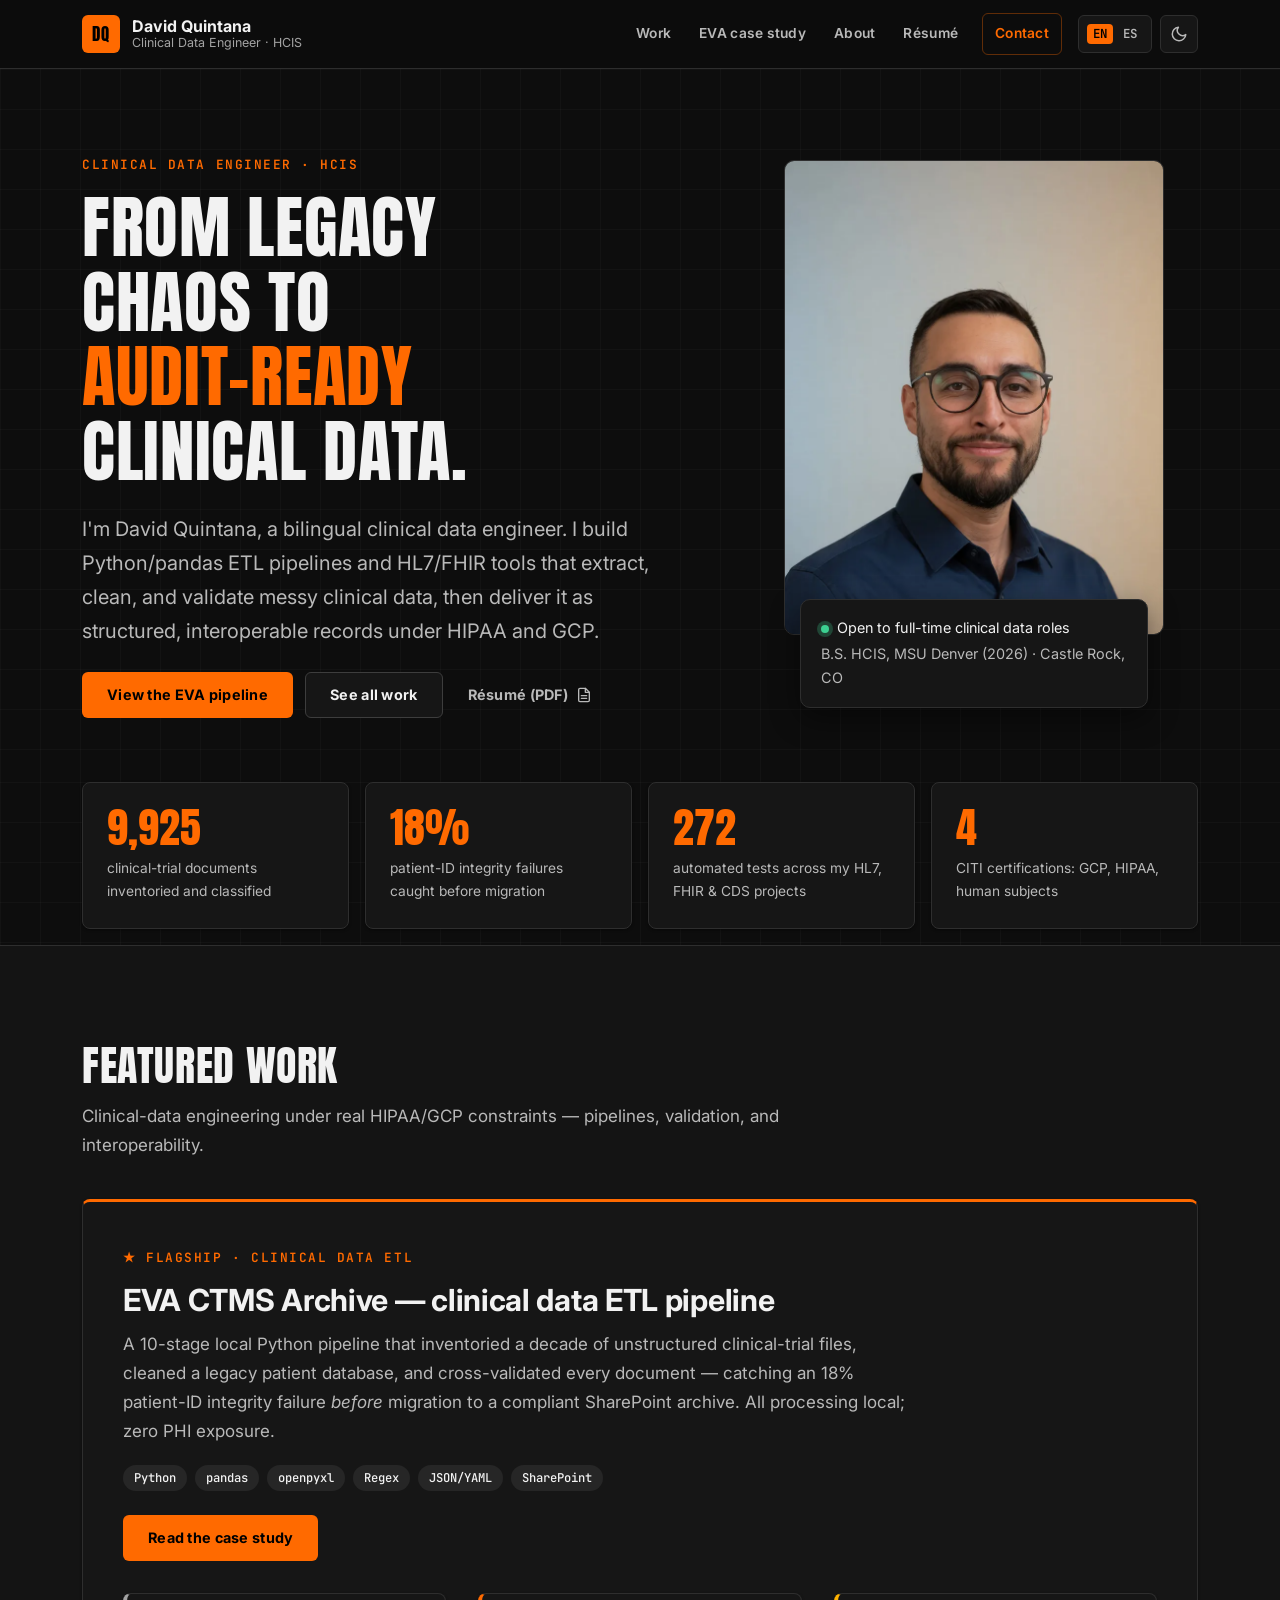
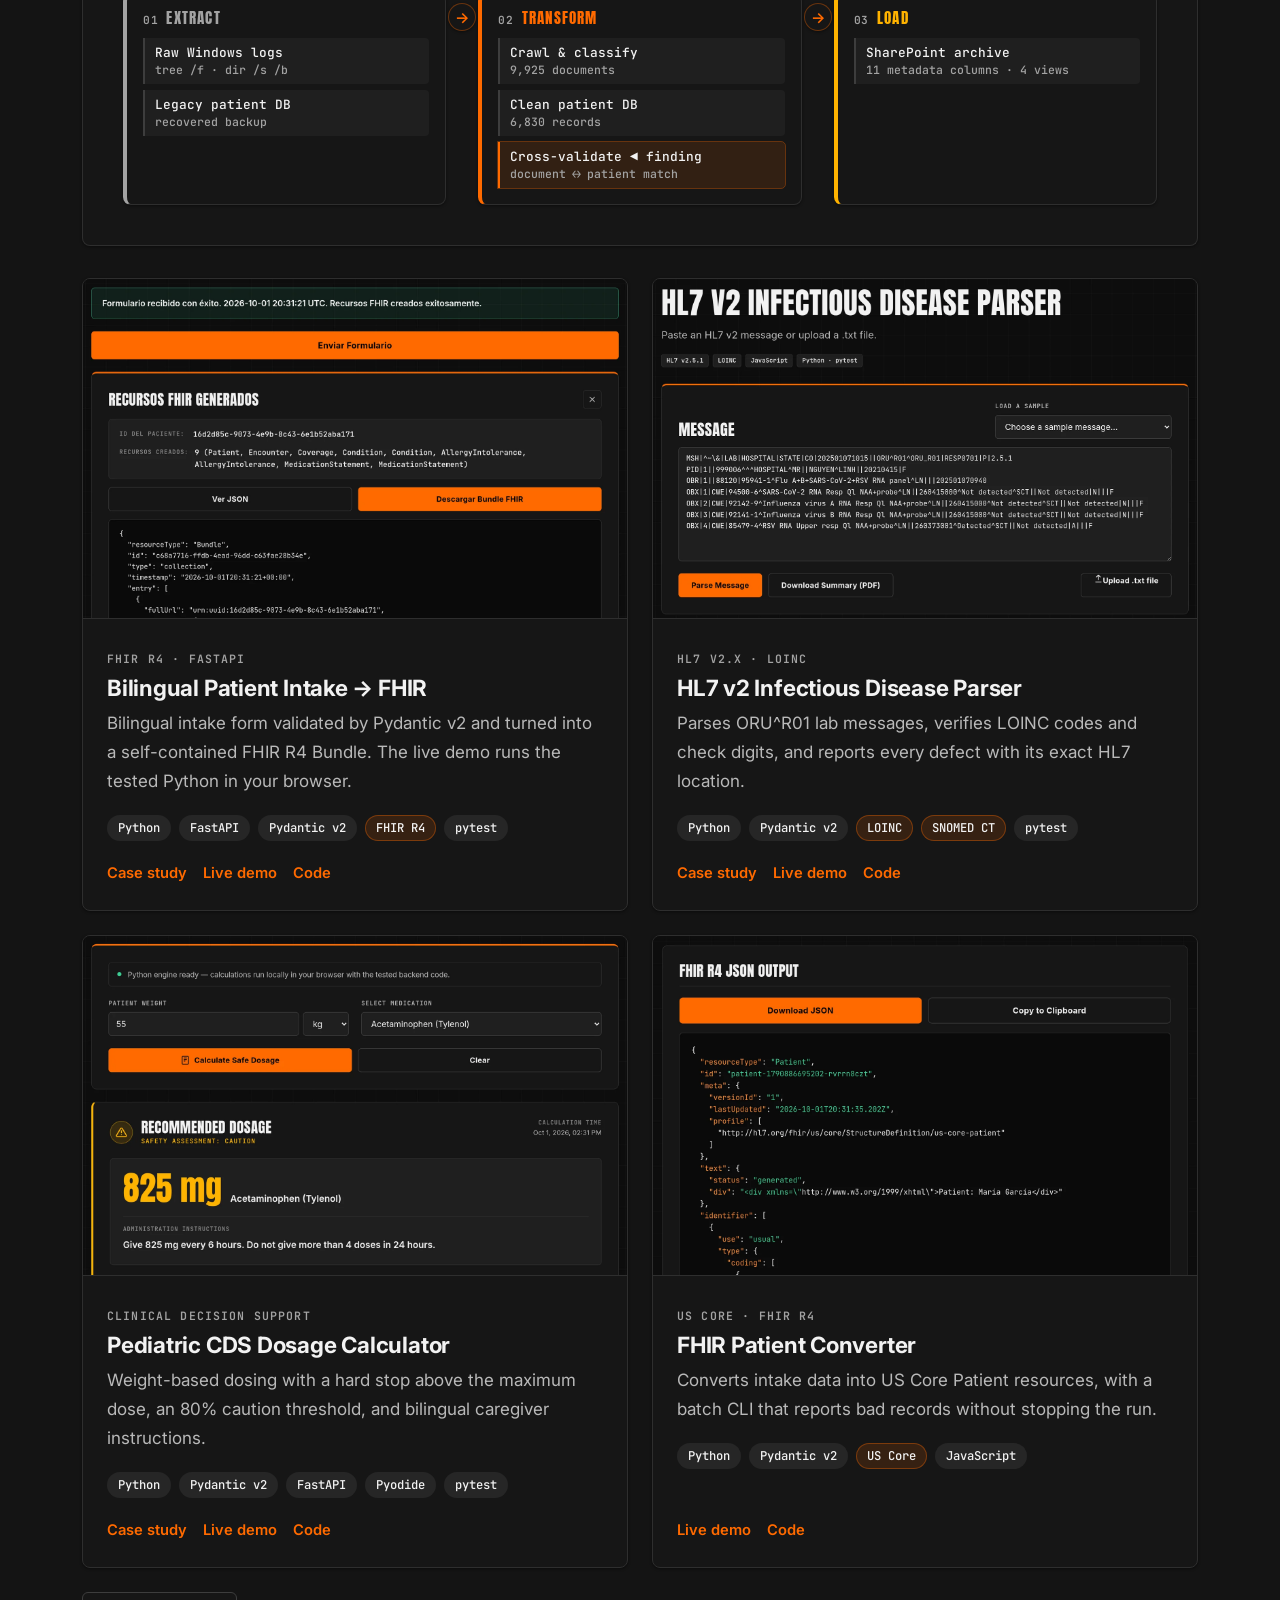
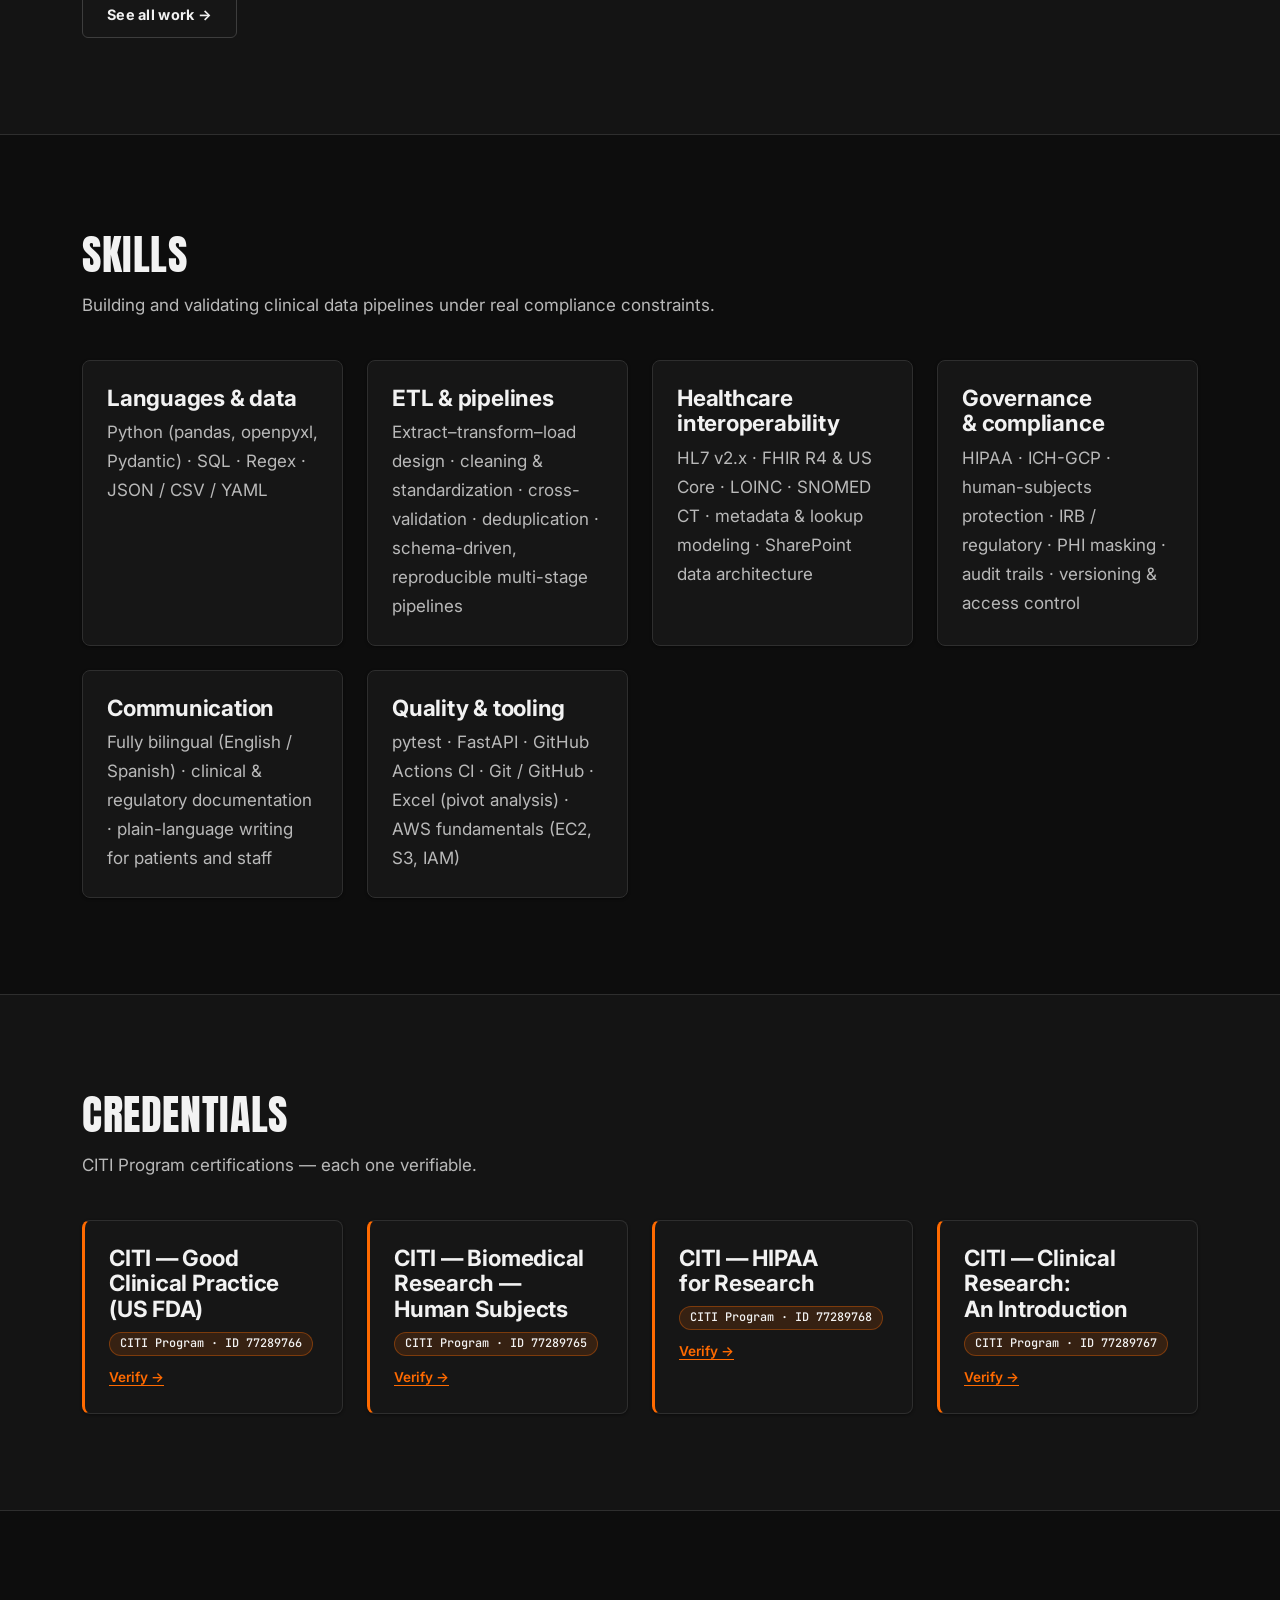
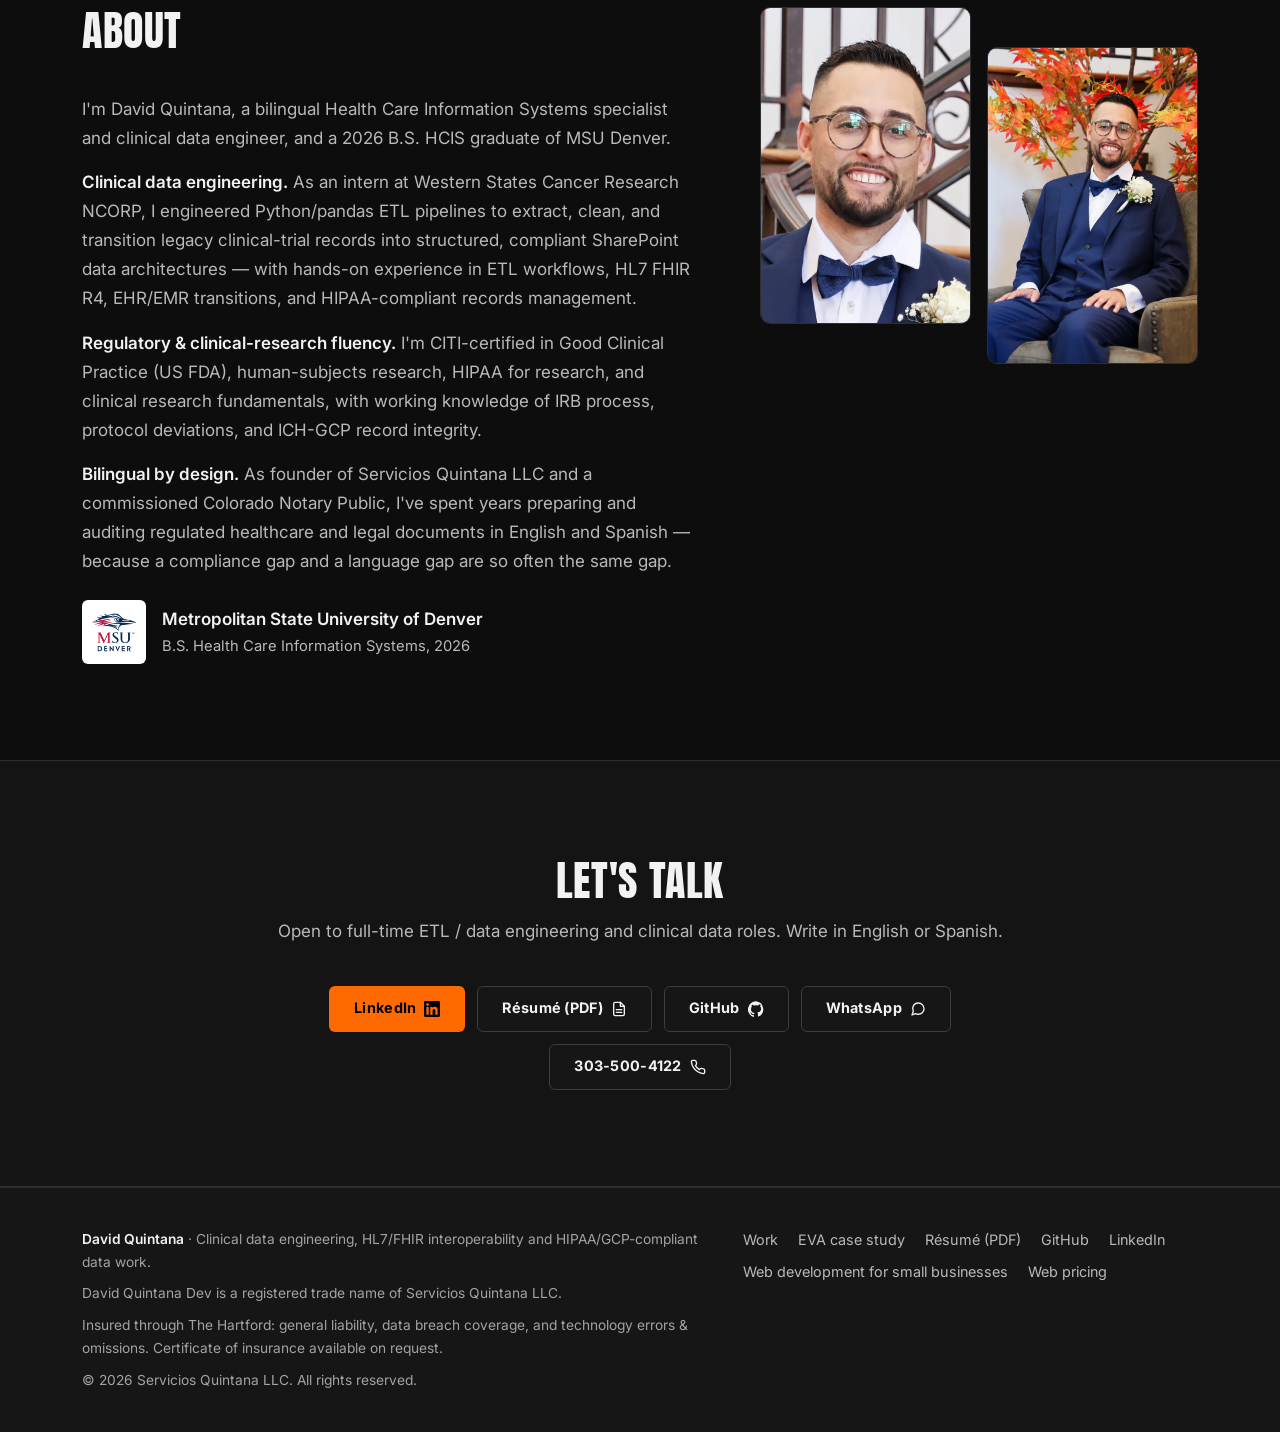
==== index.html @ 28acb788 "UI refresh: section bands, metric cards, slate contrast, 3-column ETL grid - Alternate full-width se" ====
<!DOCTYPE html>
<html lang="en" data-language="en" data-theme="dark">
<head>
  <meta charset="UTF-8">
  <meta name="viewport" content="width=device-width, initial-scale=1">
  <title>David Quintana | Clinical Data Engineer — ETL, HL7/FHIR, HIPAA/GCP</title>
  <meta name="description" content="Clinical data engineer building Python/pandas ETL pipelines and HL7/FHIR tools that validate clinical data under HIPAA and GCP. CITI-certified in GCP, human subjects and HIPAA research.">
  <link rel="canonical" href="https://davidquintana.dev/">
  <meta property="og:type" content="website">
  <meta property="og:site_name" content="David Quintana">
  <meta property="og:title" content="David Quintana | Clinical Data Engineer — ETL, HL7/FHIR, HIPAA/GCP">
  <meta property="og:description" content="Clinical data engineer building Python/pandas ETL pipelines and HL7/FHIR tools that validate clinical data under HIPAA and GCP. CITI-certified in GCP, human subjects and HIPAA research.">
  <meta property="og:url" content="https://davidquintana.dev/">
  <meta property="og:image" content="https://davidquintana.dev/assets/img/og-card.png">
  <meta name="twitter:card" content="summary_large_image">
  <meta name="theme-color" content="#0d0d0d">
  <link rel="icon" href="favicon.svg" type="image/svg+xml">
  <link rel="preconnect" href="https://fonts.googleapis.com">
  <link rel="preconnect" href="https://fonts.gstatic.com" crossorigin>
  <link rel="stylesheet" href="https://fonts.googleapis.com/css2?family=Anton&amp;family=Inter:wght@400;500;600;700&amp;family=JetBrains+Mono:wght@400;500;600&amp;display=swap">
  <script>
    (function () {
      try {
        var d = document.documentElement;
        var lang = localStorage.getItem('preferred-language');
        if (lang === 'en' || lang === 'es') { d.setAttribute('data-language', lang); d.setAttribute('lang', lang); }
        var theme = localStorage.getItem('preferred-theme');
        if (theme === 'light' || theme === 'dark') { d.setAttribute('data-theme', theme); }
      } catch (e) { /* storage unavailable: defaults apply */ }
    })();
  </script>
  <link rel="stylesheet" href="styles.css">
  <script type="application/ld+json">{"@context": "https://schema.org", "@type": "Person", "name": "David Matthew Quintana", "jobTitle": "Clinical Data Engineer", "url": "https://davidquintana.dev", "image": "https://davidquintana.dev/assets/img/profile.webp", "alumniOf": {"@type": "CollegeOrUniversity", "name": "Metropolitan State University of Denver"}, "address": {"@type": "PostalAddress", "addressLocality": "Castle Rock", "addressRegion": "CO", "addressCountry": "US"}, "knowsLanguage": ["en", "es"], "knowsAbout": ["ETL", "Python", "pandas", "HL7 v2", "FHIR R4", "LOINC", "HIPAA", "ICH-GCP"], "sameAs": ["https://www.linkedin.com/in/quintanadm95", "https://github.com/dquint32"]}</script>
</head>
<body>
<a class="skip-link" href="#main"><span data-lang="en">Skip to main content</span><span data-lang="es" lang="es">Saltar al contenido principal</span></a>
<header class="site-header">
  <div class="container header-inner">
    <a class="brand" href="index.html" aria-label="David Quintana, home">
      <span class="brand-mark" aria-hidden="true">DQ</span>
      <span class="brand-text"><span class="brand-name">David Quintana</span><span class="brand-role"><span data-lang="en">Clinical Data Engineer · HCIS</span><span data-lang="es" lang="es">Ingeniero de Datos Clínicos · HCIS</span></span></span>
    </a>
    <nav id="site-nav" class="site-nav" aria-label="Primary">
      <ul class="nav-list">
        <li><a href="hcis-portfolio.html"><span data-lang="en">Work</span><span data-lang="es" lang="es">Trabajo</span></a></li>
        <li><a href="eva-ctms-case-study.html"><span data-lang="en">EVA case study</span><span data-lang="es" lang="es">Caso EVA</span></a></li>
        <li><a href="index.html#about"><span data-lang="en">About</span><span data-lang="es" lang="es">Sobre mí</span></a></li>
        <li><a href="resume.pdf" target="_blank" rel="noopener"><span data-lang="en">Résumé</span><span data-lang="es" lang="es">Currículum</span></a></li>
        <li><a class="nav-cta" href="index.html#contact"><span data-lang="en">Contact</span><span data-lang="es" lang="es">Contacto</span></a></li>
      </ul>
    </nav>
    <div class="header-tools">
      <button class="lang-switch" type="button" aria-label="Cambiar a español"><span class="opt opt-en">EN</span><span class="opt opt-es">ES</span></button>
      <button class="icon-btn theme-toggle" type="button" aria-pressed="false" aria-label="Switch to light theme"><svg class="icon-moon" viewBox="0 0 24 24" fill="none" stroke="currentColor" stroke-width="2" stroke-linecap="round" stroke-linejoin="round" aria-hidden="true"><path d="M21 12.79A9 9 0 1 1 11.21 3 7 7 0 0 0 21 12.79z"/></svg><svg class="icon-sun" viewBox="0 0 24 24" fill="none" stroke="currentColor" stroke-width="2" stroke-linecap="round" stroke-linejoin="round" aria-hidden="true"><circle cx="12" cy="12" r="4"/><path d="M12 2v2M12 20v2M4.93 4.93l1.41 1.41M17.66 17.66l1.41 1.41M2 12h2M20 12h2M6.34 17.66l-1.41 1.41M19.07 4.93l-1.41 1.41"/></svg></button>
      <button class="icon-btn menu-toggle" type="button" aria-controls="site-nav" aria-expanded="false" aria-label="Menu"><svg viewBox="0 0 24 24" fill="none" stroke="currentColor" stroke-width="2" stroke-linecap="round" aria-hidden="true"><path d="M4 7h16M4 12h16M4 17h16"/></svg></button>
    </div>
  </div>
</header>
<main id="main">
<section class="hero">
<div class="container hero-grid">
<div>
<p data-lang="en" class="kicker">Clinical Data Engineer · HCIS</p>
<p data-lang="es" lang="es" class="kicker">Ingeniero de Datos Clínicos · HCIS</p>
<h1 data-lang="en">From legacy chaos to <em>audit-ready</em> clinical data.</h1>
<h1 data-lang="es" lang="es">Del caos heredado a datos clínicos <em>listos para auditoría</em>.</h1>
<p data-lang="en" class="lead">I'm David Quintana, a bilingual clinical data engineer. I build Python/pandas ETL pipelines and HL7/FHIR tools that extract, clean, and validate messy clinical data, then deliver it as structured, interoperable records under HIPAA and GCP.</p>
<p data-lang="es" lang="es" class="lead">Soy David Quintana, ingeniero bilingüe de datos clínicos. Construyo pipelines ETL en Python/pandas y herramientas HL7/FHIR que extraen, limpian y validan datos clínicos desordenados, y los entregan como registros estructurados e interoperables bajo HIPAA y GCP.</p>
<div class="btn-row">
<a class="btn btn-primary" href="eva-ctms-case-study.html"><span data-lang="en">View the EVA pipeline</span><span data-lang="es" lang="es">Ver el pipeline EVA</span></a>
<a class="btn btn-secondary" href="hcis-portfolio.html"><span data-lang="en">See all work</span><span data-lang="es" lang="es">Ver todo el trabajo</span></a>
<a class="btn btn-ghost" href="resume.pdf" target="_blank" rel="noopener"><span data-lang="en">Résumé (PDF)</span><span data-lang="es" lang="es">Currículum (PDF)</span><svg viewBox="0 0 24 24" fill="none" stroke="currentColor" stroke-width="2" stroke-linecap="round" stroke-linejoin="round" aria-hidden="true"><path d="M14 2H6a2 2 0 0 0-2 2v16a2 2 0 0 0 2 2h12a2 2 0 0 0 2-2V8z"/><path d="M14 2v6h6M16 13H8M16 17H8"/></svg></a>
</div>
</div>
<div class="portrait">
<img src="assets/img/profile.webp" alt="Portrait of David Matthew Quintana" width="768" height="1352" fetchpriority="high" decoding="async">
<div class="status-card">
<p data-lang="en"><span class="status-dot" aria-hidden="true"></span>Open to full-time clinical data roles</p>
<p data-lang="es" lang="es"><span class="status-dot" aria-hidden="true"></span>Disponible para roles de datos clínicos</p>
<p data-lang="en">B.S. HCIS, MSU Denver (2026) · Castle Rock, CO</p>
<p data-lang="es" lang="es">Lic. HCIS, MSU Denver (2026) · Castle Rock, CO</p>
</div>
</div>
</div>
</section>
<section class="section pt-0 pb-tight">
<div class="container">
<div class="stats">
<div class="stat"><span class="stat-num">9,925</span><span class="stat-label"><span data-lang="en">clinical-trial documents inventoried and classified</span><span data-lang="es" lang="es">documentos de ensayos clínicos inventariados y clasificados</span></span></div>
<div class="stat"><span class="stat-num">18%</span><span class="stat-label"><span data-lang="en">patient-ID integrity failures caught before migration</span><span data-lang="es" lang="es">fallos de integridad de IDs detectados antes de migrar</span></span></div>
<div class="stat"><span class="stat-num">272</span><span class="stat-label"><span data-lang="en">automated tests across my HL7, FHIR &amp; CDS projects</span><span data-lang="es" lang="es">pruebas automatizadas en mis proyectos HL7, FHIR y CDS</span></span></div>
<div class="stat"><span class="stat-num">4</span><span class="stat-label"><span data-lang="en">CITI certifications: GCP, HIPAA, human subjects</span><span data-lang="es" lang="es">certificaciones CITI: GCP, HIPAA, sujetos humanos</span></span></div>
</div>
</div>
</section>
<section class="section section-alt" id="work">
<div class="container">
<div class="section-head"><h2 data-lang="en">Featured work</h2>
<h2 data-lang="es" lang="es">Trabajo destacado</h2><p data-lang="en">Clinical-data engineering under real HIPAA/GCP constraints — pipelines, validation, and interoperability.</p>
<p data-lang="es" lang="es">Ingeniería de datos clínicos bajo restricciones reales de HIPAA/GCP — pipelines, validación e interoperabilidad.</p></div>
<!-- Flagship card: copy on top, ETL pipeline below as a 3-column grid (.featured-stack + .flow.wide) -->
<article class="featured featured-stack">
<div>
<p class="kicker">★ <span data-lang="en">Flagship · Clinical data ETL</span><span data-lang="es" lang="es">Destacado · ETL de datos clínicos</span></p>
<h3 data-lang="en">EVA CTMS Archive — clinical data ETL pipeline</h3>
<h3 data-lang="es" lang="es">Archivo EVA CTMS — pipeline ETL de datos clínicos</h3>
<p data-lang="en">A 10-stage local Python pipeline that inventoried a decade of unstructured clinical-trial files, cleaned a legacy patient database, and cross-validated every document — catching an 18% patient-ID integrity failure <em>before</em> migration to a compliant SharePoint archive. All processing local; zero PHI exposure.</p>
<p data-lang="es" lang="es">Un pipeline local de 10 etapas en Python que inventarió una década de archivos de ensayos clínicos, limpió una base de datos de pacientes heredada y validó cada documento — detectando un 18% de fallos de integridad de IDs <em>antes</em> de migrar a un archivo SharePoint conforme. Todo local; sin exposición de PHI.</p>
<ul class="tags" aria-label="Technologies"><li><span class="tag">Python</span></li><li><span class="tag">pandas</span></li><li><span class="tag">openpyxl</span></li><li><span class="tag">Regex</span></li><li><span class="tag">JSON/YAML</span></li><li><span class="tag">SharePoint</span></li></ul>
<div class="btn-row"><a class="btn btn-primary" href="eva-ctms-case-study.html"><span data-lang="en">Read the case study</span><span data-lang="es" lang="es">Leer el estudio de caso</span></a></div>
</div>
<div class="flow wide" role="img" aria-label="ETL pipeline: extract raw logs and a legacy patient database, transform through classification, cleaning and cross-validation, load into a governed SharePoint archive.">
<div class="flow-lane extract"><b>Extract</b><div class="flow-step">Raw Windows logs<small>tree /f · dir /s /b</small></div><div class="flow-step">Legacy patient DB<small>recovered backup</small></div></div>
<div class="flow-arrow" aria-hidden="true">→</div>
<div class="flow-lane transform"><b>Transform</b><div class="flow-step">Crawl &amp; classify<small>9,925 documents</small></div><div class="flow-step">Clean patient DB<small>6,830 records</small></div><div class="flow-step hit">Cross-validate ◀ finding<small>document ↔ patient match</small></div></div>
<div class="flow-arrow" aria-hidden="true">→</div>
<div class="flow-lane load"><b>Load</b><div class="flow-step">SharePoint archive<small>11 metadata columns · 4 views</small></div></div>
</div>
</article>
<div class="grid grid-projects">
<article class="card project-card">
<a class="thumb" href="intake-web-app.html" tabindex="-1" aria-hidden="true"><img src="assets/img/projects/intake-fhir-bundle.webp" alt="Intake app showing a generated FHIR R4 bundle" width="1600" height="1574" loading="lazy" decoding="async"></a>
<div class="body">
<p class="eyebrow">FHIR R4 · FastAPI</p>
<h3 data-lang="en"><a href="intake-web-app.html">Bilingual Patient Intake → FHIR</a></h3>
<h3 data-lang="es" lang="es"><a href="intake-web-app.html">Admisión bilingüe → FHIR</a></h3>
<p data-lang="en">Bilingual intake form validated by Pydantic v2 and turned into a self-contained FHIR R4 Bundle. The live demo runs the tested Python in your browser.</p>
<p data-lang="es" lang="es">Formulario bilingüe validado con Pydantic v2 y convertido en un Bundle FHIR R4 autocontenido. La demo ejecuta el Python probado en su navegador.</p>
<ul class="tags" aria-label="Technologies"><li><span class="tag">Python</span></li><li><span class="tag">FastAPI</span></li><li><span class="tag">Pydantic v2</span></li><li><span class="tag tag-std">FHIR R4</span></li><li><span class="tag">pytest</span></li></ul>
<div class="links"><a href="intake-web-app.html"><span data-lang="en">Case study</span><span data-lang="es" lang="es">Estudio de caso</span></a><a href="https://dquint32.github.io/bilingual-patient-intake-fhir/" target="_blank" rel="noopener"><span data-lang="en">Live demo</span><span data-lang="es" lang="es">Demo</span></a><a href="https://github.com/dquint32/bilingual-patient-intake-fhir" target="_blank" rel="noopener"><span data-lang="en">Code</span><span data-lang="es" lang="es">Código</span></a></div>
</div>
</article>
<article class="card project-card">
<a class="thumb" href="hl7-parser.html" tabindex="-1" aria-hidden="true"><img src="assets/img/projects/hl7-respiratory-panel.webp" alt="HL7 parser summarizing a respiratory panel" width="1600" height="1481" loading="lazy" decoding="async"></a>
<div class="body">
<p class="eyebrow">HL7 v2.x · LOINC</p>
<h3 data-lang="en"><a href="hl7-parser.html">HL7 v2 Infectious Disease Parser</a></h3>
<h3 data-lang="es" lang="es"><a href="hl7-parser.html">Analizador HL7 v2 de enfermedades infecciosas</a></h3>
<p data-lang="en">Parses ORU^R01 lab messages, verifies LOINC codes and check digits, and reports every defect with its exact HL7 location.</p>
<p data-lang="es" lang="es">Analiza mensajes ORU^R01, verifica códigos LOINC y dígitos de control, e informa cada defecto con su ubicación HL7 exacta.</p>
<ul class="tags" aria-label="Technologies"><li><span class="tag">Python</span></li><li><span class="tag">Pydantic v2</span></li><li><span class="tag tag-std">LOINC</span></li><li><span class="tag tag-std">SNOMED CT</span></li><li><span class="tag">pytest</span></li></ul>
<div class="links"><a href="hl7-parser.html"><span data-lang="en">Case study</span><span data-lang="es" lang="es">Estudio de caso</span></a><a href="https://dquint32.github.io/hl7-infectious-disease-parser/" target="_blank" rel="noopener"><span data-lang="en">Live demo</span><span data-lang="es" lang="es">Demo</span></a><a href="https://github.com/dquint32/hl7-infectious-disease-parser" target="_blank" rel="noopener"><span data-lang="en">Code</span><span data-lang="es" lang="es">Código</span></a></div>
</div>
</article>
<article class="card project-card">
<a class="thumb" href="pediatric-cds-calculator.html" tabindex="-1" aria-hidden="true"><img src="assets/img/projects/cds-caution.webp" alt="Dosage calculator showing a caution-level result" width="1600" height="1427" loading="lazy" decoding="async"></a>
<div class="body">
<p class="eyebrow">Clinical decision support</p>
<h3 data-lang="en"><a href="pediatric-cds-calculator.html">Pediatric CDS Dosage Calculator</a></h3>
<h3 data-lang="es" lang="es"><a href="pediatric-cds-calculator.html">Calculadora pediátrica de dosis (CDS)</a></h3>
<p data-lang="en">Weight-based dosing with a hard stop above the maximum dose, an 80% caution threshold, and bilingual caregiver instructions.</p>
<p data-lang="es" lang="es">Dosificación por peso con parada estricta sobre la dosis máxima, umbral de precaución del 80% e instrucciones bilingües.</p>
<ul class="tags" aria-label="Technologies"><li><span class="tag">Python</span></li><li><span class="tag">Pydantic v2</span></li><li><span class="tag">FastAPI</span></li><li><span class="tag">Pyodide</span></li><li><span class="tag">pytest</span></li></ul>
<div class="links"><a href="pediatric-cds-calculator.html"><span data-lang="en">Case study</span><span data-lang="es" lang="es">Estudio de caso</span></a><a href="https://dquint32.github.io/bilingual-pediatric-CDS-dosage-calculator/" target="_blank" rel="noopener"><span data-lang="en">Live demo</span><span data-lang="es" lang="es">Demo</span></a><a href="https://github.com/dquint32/bilingual-pediatric-CDS-dosage-calculator" target="_blank" rel="noopener"><span data-lang="en">Code</span><span data-lang="es" lang="es">Código</span></a></div>
</div>
</article>
<article class="card project-card">
<a class="thumb" href="https://github.com/dquint32/fhir-patient-converter" tabindex="-1" aria-hidden="true"><img src="assets/img/projects/converter-output.webp" alt="FHIR converter showing US Core Patient JSON output" width="1600" height="1610" loading="lazy" decoding="async"></a>
<div class="body">
<p class="eyebrow">US Core · FHIR R4</p>
<h3 data-lang="en"><a href="https://github.com/dquint32/fhir-patient-converter">FHIR Patient Converter</a></h3>
<h3 data-lang="es" lang="es"><a href="https://github.com/dquint32/fhir-patient-converter">Convertidor de pacientes FHIR</a></h3>
<p data-lang="en">Converts intake data into US Core Patient resources, with a batch CLI that reports bad records without stopping the run.</p>
<p data-lang="es" lang="es">Convierte datos de admisión en recursos Patient de US Core, con un CLI por lotes que reporta registros inválidos sin detenerse.</p>
<ul class="tags" aria-label="Technologies"><li><span class="tag">Python</span></li><li><span class="tag">Pydantic v2</span></li><li><span class="tag tag-std">US Core</span></li><li><span class="tag">JavaScript</span></li></ul>
<div class="links"><a href="https://dquint32.github.io/fhir-patient-converter/" target="_blank" rel="noopener"><span data-lang="en">Live demo</span><span data-lang="es" lang="es">Demo</span></a><a href="https://github.com/dquint32/fhir-patient-converter" target="_blank" rel="noopener"><span data-lang="en">Code</span><span data-lang="es" lang="es">Código</span></a></div>
</div>
</article>
</div>
<div class="btn-row"><a class="btn btn-secondary" href="hcis-portfolio.html"><span data-lang="en">See all work →</span><span data-lang="es" lang="es">Ver todo el trabajo →</span></a></div>
</div>
</section>
<section class="section" id="skills">
<div class="container">
<div class="section-head"><h2 data-lang="en">Skills</h2>
<h2 data-lang="es" lang="es">Habilidades</h2><p data-lang="en">Building and validating clinical data pipelines under real compliance constraints.</p>
<p data-lang="es" lang="es">Construir y validar pipelines de datos clínicos bajo restricciones reales de cumplimiento.</p></div>
<div class="grid grid-3">
<div class="card"><h3 data-lang="en">Languages &amp; data</h3>
<h3 data-lang="es" lang="es">Lenguajes y datos</h3><p data-lang="en">Python (pandas, openpyxl, Pydantic) · SQL · Regex · JSON / CSV / YAML</p>
<p data-lang="es" lang="es">Python (pandas, openpyxl, Pydantic) · SQL · Regex · JSON / CSV / YAML</p></div><div class="card"><h3 data-lang="en">ETL &amp; pipelines</h3>
<h3 data-lang="es" lang="es">ETL y pipelines</h3><p data-lang="en">Extract–transform–load design · cleaning &amp; standardization · cross-validation · deduplication · schema-driven, reproducible multi-stage pipelines</p>
<p data-lang="es" lang="es">Diseño extraer–transformar–cargar · limpieza y estandarización · validación cruzada · deduplicación · pipelines multietapa reproducibles</p></div><div class="card"><h3 data-lang="en">Healthcare interoperability</h3>
<h3 data-lang="es" lang="es">Interoperabilidad en salud</h3><p data-lang="en">HL7 v2.x · FHIR R4 &amp; US Core · LOINC · SNOMED CT · metadata &amp; lookup modeling · SharePoint data architecture</p>
<p data-lang="es" lang="es">HL7 v2.x · FHIR R4 y US Core · LOINC · SNOMED CT · modelado de metadatos y lookups · arquitectura de datos en SharePoint</p></div><div class="card"><h3 data-lang="en">Governance &amp; compliance</h3>
<h3 data-lang="es" lang="es">Gobernanza y cumplimiento</h3><p data-lang="en">HIPAA · ICH-GCP · human-subjects protection · IRB / regulatory · PHI masking · audit trails · versioning &amp; access control</p>
<p data-lang="es" lang="es">HIPAA · ICH-GCP · protección de sujetos humanos · IRB / regulatorio · enmascarado de PHI · auditoría · versionado y control de acceso</p></div><div class="card"><h3 data-lang="en">Communication</h3>
<h3 data-lang="es" lang="es">Comunicación</h3><p data-lang="en">Fully bilingual (English / Spanish) · clinical &amp; regulatory documentation · plain-language writing for patients and staff</p>
<p data-lang="es" lang="es">Totalmente bilingüe (inglés / español) · documentación clínica y regulatoria · redacción en lenguaje claro para pacientes y personal</p></div><div class="card"><h3 data-lang="en">Quality &amp; tooling</h3>
<h3 data-lang="es" lang="es">Calidad y herramientas</h3><p data-lang="en">pytest · FastAPI · GitHub Actions CI · Git / GitHub · Excel (pivot analysis) · AWS fundamentals (EC2, S3, IAM)</p>
<p data-lang="es" lang="es">pytest · FastAPI · CI con GitHub Actions · Git / GitHub · Excel (tablas dinámicas) · fundamentos de AWS (EC2, S3, IAM)</p></div>
</div>
</div>
</section>
<section class="section section-alt" id="credentials">
<div class="container">
<div class="section-head"><h2 data-lang="en">Credentials</h2>
<h2 data-lang="es" lang="es">Credenciales</h2><p data-lang="en">CITI Program certifications — each one verifiable.</p>
<p data-lang="es" lang="es">Certificaciones del CITI Program — todas verificables.</p></div>
<div class="grid grid-4">
<div class="card cert"><h3 data-lang="en">CITI — Good Clinical Practice (US FDA)</h3>
<h3 data-lang="es" lang="es">CITI — Buenas Prácticas Clínicas (US FDA)</h3><span class="meta">CITI Program · ID 77289766</span><a href="https://www.citiprogram.org/verify/?wc8e3f9f7-8f06-47bd-ba08-80ac69449bc4-77289766" target="_blank" rel="noopener"><span data-lang="en">Verify →</span><span data-lang="es" lang="es">Verificar →</span></a></div><div class="card cert"><h3 data-lang="en">CITI — Biomedical Research — Human Subjects</h3>
<h3 data-lang="es" lang="es">CITI — Investigación Biomédica — Sujetos Humanos</h3><span class="meta">CITI Program · ID 77289765</span><a href="https://www.citiprogram.org/verify/?w321cd296-9737-4dd8-a660-db4860e47611-77289765" target="_blank" rel="noopener"><span data-lang="en">Verify →</span><span data-lang="es" lang="es">Verificar →</span></a></div><div class="card cert"><h3 data-lang="en">CITI — HIPAA for Research</h3>
<h3 data-lang="es" lang="es">CITI — HIPAA para Investigación</h3><span class="meta">CITI Program · ID 77289768</span><a href="https://www.citiprogram.org/verify/?w7ce7274a-9806-4e5c-94ec-9ea77af7a663-77289768" target="_blank" rel="noopener"><span data-lang="en">Verify →</span><span data-lang="es" lang="es">Verificar →</span></a></div><div class="card cert"><h3 data-lang="en">CITI — Clinical Research: An Introduction</h3>
<h3 data-lang="es" lang="es">CITI — Investigación Clínica: Introducción</h3><span class="meta">CITI Program · ID 77289767</span><a href="https://www.citiprogram.org/verify/?wc14ae6d7-351d-4e16-88f1-102b45af0def-77289767" target="_blank" rel="noopener"><span data-lang="en">Verify →</span><span data-lang="es" lang="es">Verificar →</span></a></div>
</div>
</div>
</section>
<section class="section" id="about">
<div class="container">
<div class="about-grid">
<div>
<div class="section-head"><h2 data-lang="en">About</h2>
<h2 data-lang="es" lang="es">Sobre mí</h2></div>
<div data-lang="en" class="prose"><p>I'm David Quintana, a bilingual Health Care Information Systems specialist and clinical data engineer, and a 2026 B.S. HCIS graduate of MSU Denver.</p>
<p><strong>Clinical data engineering.</strong> As an intern at Western States Cancer Research NCORP, I engineered Python/pandas ETL pipelines to extract, clean, and transition legacy clinical-trial records into structured, compliant SharePoint data architectures — with hands-on experience in ETL workflows, HL7 FHIR R4, EHR/EMR transitions, and HIPAA-compliant records management.</p>
<p><strong>Regulatory &amp; clinical-research fluency.</strong> I'm CITI-certified in Good Clinical Practice (US FDA), human-subjects research, HIPAA for research, and clinical research fundamentals, with working knowledge of IRB process, protocol deviations, and ICH-GCP record integrity.</p>
<p><strong>Bilingual by design.</strong> As founder of Servicios Quintana LLC and a commissioned Colorado Notary Public, I've spent years preparing and auditing regulated healthcare and legal documents in English and Spanish — because a compliance gap and a language gap are so often the same gap.</p></div>
<div data-lang="es" lang="es" class="prose"><p>Soy David Quintana, especialista bilingüe en Sistemas de Información de Salud e ingeniero de datos clínicos, graduado en 2026 de la Licenciatura en HCIS de MSU Denver.</p>
<p><strong>Ingeniería de datos clínicos.</strong> Como practicante en Western States Cancer Research NCORP, diseñé pipelines ETL en Python/pandas para extraer, limpiar y migrar registros heredados de ensayos clínicos a arquitecturas de datos estructuradas y conformes en SharePoint — con experiencia práctica en flujos ETL, HL7 FHIR R4, transiciones EHR/EMR y gestión de registros conforme a HIPAA.</p>
<p><strong>Fluidez regulatoria y de investigación clínica.</strong> Tengo certificaciones CITI en Buenas Prácticas Clínicas (US FDA), investigación con sujetos humanos, HIPAA para investigación y fundamentos de investigación clínica, con conocimiento práctico del proceso IRB, desviaciones de protocolo e integridad de registros ICH-GCP.</p>
<p><strong>Bilingüe por diseño.</strong> Como fundador de Servicios Quintana LLC y Notary Public comisionado en Colorado, he pasado años preparando y auditando documentos médicos y legales regulados en inglés y español — porque una brecha de cumplimiento y una brecha de idioma son, con demasiada frecuencia, la misma brecha.</p></div>
<div class="edu">
<img src="assets/img/msu-denver-logo.webp" alt="MSU Denver logo" width="400" height="400" loading="lazy" decoding="async">
<div><p data-lang="en">Metropolitan State University of Denver</p>
<p data-lang="es" lang="es">Universidad Estatal Metropolitana de Denver</p><p data-lang="en">B.S. Health Care Information Systems, 2026</p>
<p data-lang="es" lang="es">Lic. en Sistemas de Información de Salud, 2026</p></div>
</div>
</div>
<div class="about-photo about-photos">
<img class="about-photo-main" src="assets/img/portrait-formal.webp" alt="David Quintana smiling in a navy suit and bow tie" width="864" height="1080" loading="lazy" decoding="async">
<img src="assets/img/portrait-seated.webp" alt="David Quintana seated in a navy three-piece suit in front of autumn foliage" width="810" height="1065" loading="lazy" decoding="async">
</div>
</div>
</div>
</section>
<section class="section section-alt" id="contact">
<div class="container">
<div class="contact-panel">
<div class="section-head center"><h2 data-lang="en">Let's talk</h2>
<h2 data-lang="es" lang="es">Hablemos</h2><p data-lang="en">Open to full-time ETL / data engineering and clinical data roles. Write in English or Spanish.</p>
<p data-lang="es" lang="es">Disponible para roles de ETL / ingeniería de datos y datos clínicos. Escríbeme en inglés o español.</p></div>
<div class="contact-links">
<a class="btn btn-primary" href="https://www.linkedin.com/in/quintanadm95" target="_blank" rel="noopener"><span data-lang="en">LinkedIn</span><span data-lang="es" lang="es">LinkedIn</span><svg viewBox="0 0 24 24" fill="currentColor" aria-hidden="true"><path d="M20.45 20.45h-3.56v-5.57c0-1.33-.02-3.04-1.85-3.04-1.85 0-2.14 1.45-2.14 2.94v5.67H9.34V9h3.42v1.56h.05a3.75 3.75 0 0 1 3.37-1.85c3.6 0 4.27 2.37 4.27 5.46v6.28zM5.34 7.43a2.06 2.06 0 1 1 0-4.13 2.06 2.06 0 0 1 0 4.13zM7.12 20.45H3.56V9h3.56v11.45zM22.22 0H1.77C.79 0 0 .77 0 1.73v20.54C0 23.23.79 24 1.77 24h20.45c.98 0 1.78-.77 1.78-1.73V1.73C24 .77 23.2 0 22.22 0z"/></svg></a>
<a class="btn btn-secondary" href="resume.pdf" target="_blank" rel="noopener"><span data-lang="en">Résumé (PDF)</span><span data-lang="es" lang="es">Currículum (PDF)</span><svg viewBox="0 0 24 24" fill="none" stroke="currentColor" stroke-width="2" stroke-linecap="round" stroke-linejoin="round" aria-hidden="true"><path d="M14 2H6a2 2 0 0 0-2 2v16a2 2 0 0 0 2 2h12a2 2 0 0 0 2-2V8z"/><path d="M14 2v6h6M16 13H8M16 17H8"/></svg></a>
<a class="btn btn-secondary" href="https://github.com/dquint32" target="_blank" rel="noopener"><span data-lang="en">GitHub</span><span data-lang="es" lang="es">GitHub</span><svg viewBox="0 0 24 24" fill="currentColor" aria-hidden="true"><path d="M12 .5a12 12 0 0 0-3.8 23.4c.6.1.8-.3.8-.6v-2.2c-3.3.7-4-1.4-4-1.4-.6-1.4-1.4-1.8-1.4-1.8-1.1-.7.1-.7.1-.7 1.2.1 1.9 1.3 1.9 1.3 1.1 1.9 2.9 1.3 3.6 1 .1-.8.4-1.3.8-1.6-2.7-.3-5.5-1.3-5.5-5.9 0-1.3.5-2.4 1.2-3.2-.1-.3-.5-1.5.1-3.2 0 0 1-.3 3.3 1.2a11.5 11.5 0 0 1 6 0C17.3 4.7 18.3 5 18.3 5c.7 1.7.3 2.9.1 3.2.8.8 1.2 1.9 1.2 3.2 0 4.6-2.8 5.6-5.5 5.9.4.4.8 1.1.8 2.2v3.3c0 .3.2.7.8.6A12 12 0 0 0 12 .5z"/></svg></a>
<a class="btn btn-secondary" href="https://wa.me/13035004122" target="_blank" rel="noopener"><span data-lang="en">WhatsApp</span><span data-lang="es" lang="es">WhatsApp</span><svg viewBox="0 0 24 24" fill="none" stroke="currentColor" stroke-width="2" stroke-linecap="round" stroke-linejoin="round" aria-hidden="true"><path d="M21 11.5a8.4 8.4 0 0 1-9 8.4 8.4 8.4 0 0 1-3.8-.9L3 21l1.9-5.7A8.4 8.4 0 0 1 12.5 3 8.5 8.5 0 0 1 21 11.5z"/></svg></a>
<a class="btn btn-secondary" href="tel:+13035004122"><span data-lang="en">303-500-4122</span><span data-lang="es" lang="es">303-500-4122</span><svg viewBox="0 0 24 24" fill="none" stroke="currentColor" stroke-width="2" stroke-linecap="round" stroke-linejoin="round" aria-hidden="true"><path d="M22 16.9v3a2 2 0 0 1-2.2 2 19.8 19.8 0 0 1-8.6-3.1 19.5 19.5 0 0 1-6-6A19.8 19.8 0 0 1 2.1 4.2 2 2 0 0 1 4.1 2h3a2 2 0 0 1 2 1.7c.1 1 .4 1.9.7 2.8a2 2 0 0 1-.5 2.1L8.1 9.9a16 16 0 0 0 6 6l1.3-1.3a2 2 0 0 1 2.1-.4c.9.3 1.8.6 2.8.7a2 2 0 0 1 1.7 2z"/></svg></a>
</div>
</div>
</div>
</section>
</main>
<footer class="site-footer">
  <div class="container footer-grid">
    <div>
      <p><strong>David Quintana</strong> · <span data-lang="en">Clinical data engineering, HL7/FHIR interoperability and HIPAA/GCP-compliant data work.</span><span data-lang="es" lang="es">Ingeniería de datos clínicos, interoperabilidad HL7/FHIR y trabajo de datos conforme a HIPAA/GCP.</span></p>
      <p><span data-lang="en">David Quintana Dev is a registered trade name of Servicios Quintana LLC.</span><span data-lang="es" lang="es">David Quintana Dev es un nombre comercial registrado de Servicios Quintana LLC.</span></p>
      <p><span data-lang="en">Insured through The Hartford: general liability, data breach coverage, and technology errors &amp; omissions. Certificate of insurance available on request.</span><span data-lang="es" lang="es">Asegurado con The Hartford: responsabilidad civil general, cobertura por filtración de datos y errores y omisiones tecnológicos. Certificado de seguro disponible a petición.</span></p>
      
      <p>© <span data-year>2026</span> Servicios Quintana LLC. <span data-lang="en">All rights reserved.</span><span data-lang="es" lang="es">Todos los derechos reservados.</span></p>
    </div>
    <nav aria-label="Footer">
      <ul class="footer-links">
        <li><a href="hcis-portfolio.html"><span data-lang="en">Work</span><span data-lang="es" lang="es">Trabajo</span></a></li>
        <li><a href="eva-ctms-case-study.html"><span data-lang="en">EVA case study</span><span data-lang="es" lang="es">Caso EVA</span></a></li>
        <li><a href="resume.pdf" target="_blank" rel="noopener"><span data-lang="en">Résumé (PDF)</span><span data-lang="es" lang="es">Currículum (PDF)</span></a></li>
        <li><a href="https://github.com/dquint32" target="_blank" rel="noopener">GitHub</a></li>
        <li><a href="https://www.linkedin.com/in/quintanadm95" target="_blank" rel="noopener">LinkedIn</a></li>
        <li><a href="web-dev.html"><span data-lang="en">Web development for small businesses</span><span data-lang="es" lang="es">Desarrollo web para pequeñas empresas</span></a></li>
        <li><a href="pricing.html"><span data-lang="en">Web pricing</span><span data-lang="es" lang="es">Precios web</span></a></li>
      </ul>
    </nav>
  </div>
</footer>
<button class="icon-btn back-to-top" type="button" aria-label="Back to top"><svg viewBox="0 0 24 24" fill="none" stroke="currentColor" stroke-width="2" stroke-linecap="round" stroke-linejoin="round" aria-hidden="true"><path d="m18 15-6-6-6 6"/></svg></button>
<script src="main.js" defer></script>
</body>
</html>
---- styles.css ----
/* ==========================================================================
   David Quintana — Portfolio stylesheet
   One file, no build step. Sections:
   1. Tokens (dark default + light theme)   6. Cards & project grid
   2. Base & typography                     7. Case-study components
   3. Language visibility                   8. Media & lightbox
   4. Layout & header                       9. Pricing & web-dev
   5. Buttons, tags, sections              10. Footer, utilities, motion
   ========================================================================== */

/* 1. TOKENS --------------------------------------------------------------- */
:root {
  --bg: #0d0d0d;
  --surface: #161616;
  --surface-2: #1f1f1f;
  --border: #2e2e2e;
  --border-strong: #3d3d3d;
  --text: #f2f2f2;
  --text-muted: #b9b9b9;
  --text-faint: #a3a3a3;      /* 7.3:1 on the tinted band (AAA) */
  --accent: #ff6a00;
  --accent-hover: #ff8a33;
  --accent-ink: #000;          /* text on accent fills */
  --accent-soft: rgba(255, 106, 0, 0.12);
  --accent-line: rgba(255, 106, 0, 0.35);
  --amber: #ffb300;
  --ok: #3ccf91;
  --danger: #ff5c5c;
  --header-bg: rgba(13, 13, 13, 0.88);
  --shadow: 0 10px 30px rgba(0, 0, 0, 0.45);
  --grid-line: rgba(255, 255, 255, 0.025);

  /* Section bands, cards and badges (2026-10 UI refresh).
     Dark mode mirrors the light palette: base band + slightly lifted band. */
  --band: #0d0d0d;
  --band-alt: #141414;
  --radius-card: 8px;
  --shadow-card: 0 1px 3px 0 rgba(0, 0, 0, 0.45);
  --shadow-card-hover: 0 8px 24px rgba(0, 0, 0, 0.5);
  --tag-bg: #262626;
  --tag-text: #f2f2f2;
  --tag-accent-bg: rgba(255, 106, 0, 0.14);
  --tag-accent-border: rgba(255, 106, 0, 0.35);

  --font-display: 'Anton', 'Impact', 'Arial Narrow', sans-serif;
  --font-body: 'Inter', system-ui, -apple-system, 'Segoe UI', Roboto, sans-serif;
  --font-mono: 'JetBrains Mono', ui-monospace, 'Cascadia Code', Consolas, monospace;

  --s1: 4px; --s2: 8px; --s3: 12px; --s4: 16px; --s5: 20px; --s6: 24px;
  --s8: 32px; --s10: 40px; --s12: 48px; --s16: 64px; --s20: 80px; --s24: 96px;

  --radius: 6px;
  --radius-lg: 10px;
  --container: 1180px;
  --header-h: 68px;
  --ease: cubic-bezier(.2, .7, .2, 1);

  color-scheme: dark;
}

[data-theme="light"] {
  /* Slate palette (2026-10 UI refresh).
     Body copy #1E293B = 14.6:1 on white, 13.4:1 on the #F1F5F9 band (WCAG AAA).
     Headings #0F172A. Meta/captions #475569 = 7.6:1 on white. */
  --bg: #ffffff;
  --surface: #ffffff;
  --surface-2: #f1f5f9;
  --border: #e2e8f0;
  --border-strong: #cbd5e1;
  --text: #0f172a;
  --text-muted: #1e293b;
  --text-faint: #475569;
  --accent: #b4490a;           /* AA on white and on the tinted band */
  --accent-hover: #8f3a06;
  --accent-ink: #fff;
  --accent-soft: rgba(180, 73, 10, 0.09);
  --accent-line: rgba(180, 73, 10, 0.35);
  --amber: #8a5a00;
  --ok: #0f7a4f;
  --danger: #b42318;
  --header-bg: rgba(255, 255, 255, 0.9);
  --shadow: 0 10px 30px rgba(15, 23, 42, 0.10);
  --grid-line: rgba(15, 23, 42, 0.03);

  --band: #ffffff;             /* base sections */
  --band-alt: #f1f5f9;         /* alternating tinted sections */
  --shadow-card: 0 1px 3px 0 rgba(0, 0, 0, 0.05);
  --shadow-card-hover: 0 6px 16px rgba(15, 23, 42, 0.08);
  --tag-bg: #e2e8f0;           /* slate pill */
  --tag-text: #0f172a;         /* 14.5:1 on --tag-bg */
  --tag-accent-bg: #ffedd5;    /* anaranjado pill for healthcare standards */
  --tag-accent-border: #fed7aa;
  color-scheme: light;
}

/* 2. BASE & TYPOGRAPHY ---------------------------------------------------- */
*, *::before, *::after { box-sizing: border-box; }
* { margin: 0; }

html {
  -webkit-text-size-adjust: 100%;
  scroll-padding-top: calc(var(--header-h) + var(--s4));
}
@media (prefers-reduced-motion: no-preference) { html { scroll-behavior: smooth; } }

body {
  min-height: 100vh;
  background-color: var(--bg);
  color: var(--text);
  font-family: var(--font-body);
  font-size: 1.0625rem;
  line-height: 1.7;
  -webkit-font-smoothing: antialiased;
  overflow-x: hidden;
}

img, svg, video { display: block; max-width: 100%; height: auto; }

h1, h2, h3, h4 { line-height: 1.15; color: var(--text); text-wrap: balance; }
h1, .display {
  font-family: var(--font-display);
  font-weight: 400;
  text-transform: uppercase;
  letter-spacing: 0.01em;
  font-size: clamp(2.4rem, 5.4vw, 4.4rem);
  line-height: 1.08;
}
h2 {
  font-family: var(--font-display);
  font-weight: 400;
  text-transform: uppercase;
  letter-spacing: 0.015em;
  font-size: clamp(1.8rem, 3.4vw, 2.6rem);
}
h3 { font-size: clamp(1.2rem, 2vw, 1.4rem); font-weight: 700; letter-spacing: -0.01em; }
h4 { font-size: 1.05rem; font-weight: 700; }

p, li { color: var(--text-muted); }
p + p { margin-top: var(--s4); }
strong { color: var(--text); font-weight: 600; }
ul, ol { padding-left: 1.25rem; }
li + li { margin-top: var(--s2); }

a { color: var(--accent); text-decoration-thickness: 1px; text-underline-offset: 3px; }
a:hover { color: var(--accent-hover); }
:focus-visible { outline: 2px solid var(--accent); outline-offset: 3px; border-radius: 2px; }

code, kbd, pre { font-family: var(--font-mono); font-size: 0.9em; }
:not(pre) > code {
  background: var(--surface-2);
  border: 1px solid var(--border);
  border-radius: 4px;
  padding: 0.05em 0.35em;
  color: var(--text);
  overflow-wrap: anywhere;
}

::selection { background: var(--accent); color: var(--accent-ink); }

.skip-link {
  position: absolute; left: var(--s4); top: -100px; z-index: 2000;
  background: var(--accent); color: var(--accent-ink);
  padding: var(--s3) var(--s4); font-weight: 700; border-radius: var(--radius);
}
.skip-link:focus { top: var(--s4); }

.visually-hidden {
  position: absolute !important; width: 1px; height: 1px; padding: 0; margin: -1px;
  overflow: hidden; clip: rect(0 0 0 0); white-space: nowrap; border: 0;
}

/* 3. LANGUAGE VISIBILITY --------------------------------------------------
   Each translatable element exists twice: data-lang="en" and data-lang="es".
   Only the inactive language is hidden, so elements keep their own display
   value (flex, grid, inline...). <html data-language> is set before first
   paint by the inline script in <head>, so there is no flash. */
html[data-language="en"] [data-lang="es"],
html[data-language="es"] [data-lang="en"] { display: none !important; }

/* 4. LAYOUT & HEADER ------------------------------------------------------ */
.container { width: 100%; max-width: var(--container); margin-inline: auto; padding-inline: var(--s5); }
@media (min-width: 768px) { .container { padding-inline: var(--s8); } }

.site-header {
  position: sticky; top: 0; z-index: 900;
  background: var(--header-bg);
  backdrop-filter: saturate(160%) blur(12px);
  -webkit-backdrop-filter: saturate(160%) blur(12px);
  border-bottom: 1px solid var(--border);
}
.header-inner { display: flex; align-items: center; gap: var(--s4); min-height: var(--header-h); }

.brand { display: flex; align-items: center; gap: var(--s3); color: var(--text); text-decoration: none; margin-right: auto; min-width: 0; }
.brand:hover { color: var(--text); }
.brand-mark {
  flex: none; display: grid; place-items: center;
  width: 38px; height: 38px; border-radius: var(--radius);
  background: var(--accent); color: var(--accent-ink);
  font-family: var(--font-display); font-size: 1.05rem; letter-spacing: 0.03em;
}
.brand-text { display: flex; flex-direction: column; line-height: 1.2; min-width: 0; }
.brand-name { font-weight: 700; font-size: 1rem; white-space: nowrap; }
.brand-role { font-size: 0.78rem; color: var(--text-faint); white-space: nowrap; overflow: hidden; text-overflow: ellipsis; }

.nav-list { display: flex; align-items: center; gap: var(--s1); list-style: none; padding: 0; }
.nav-list li + li { margin-top: 0; }
.nav-list a {
  display: block; padding: var(--s2) var(--s3); border-radius: var(--radius);
  color: var(--text-muted); text-decoration: none;
  font-size: 0.86rem; font-weight: 600; letter-spacing: 0.02em;
}
.nav-list a:hover { color: var(--text); background: var(--surface-2); }
.nav-list a[aria-current="page"] { color: var(--accent); }
.nav-list a.nav-cta { color: var(--accent); border: 1px solid var(--accent-line); margin-left: var(--s2); }
.nav-list a.nav-cta:hover { background: var(--accent); color: var(--accent-ink); }

.header-tools { display: flex; align-items: center; gap: var(--s2); }
.icon-btn, .lang-switch {
  display: inline-flex; align-items: center; justify-content: center; gap: var(--s1);
  height: 38px; min-width: 38px; padding: 0 var(--s2);
  border: 1px solid var(--border); border-radius: var(--radius);
  background: var(--surface); color: var(--text-muted);
  font: 600 0.78rem/1 var(--font-mono); cursor: pointer;
}
.icon-btn:hover, .lang-switch:hover { color: var(--text); border-color: var(--border-strong); }
.lang-switch .opt { padding: 4px 6px; border-radius: 4px; }
html[data-language="en"] .lang-switch .opt-en,
html[data-language="es"] .lang-switch .opt-es { background: var(--accent); color: var(--accent-ink); }
.icon-btn svg { width: 18px; height: 18px; }
.theme-toggle .icon-sun { display: none; }
[data-theme="light"] .theme-toggle .icon-sun { display: block; }
[data-theme="light"] .theme-toggle .icon-moon { display: none; }
.menu-toggle { display: none; }

@media (max-width: 920px) {
  .menu-toggle { display: inline-flex; }
  .site-nav {
    position: absolute; inset: var(--header-h) 0 auto 0;
    background: var(--surface); border-bottom: 1px solid var(--border);
    box-shadow: var(--shadow);
    display: none;
  }
  .site-nav.open { display: block; }
  .nav-list { flex-direction: column; align-items: stretch; padding: var(--s3) var(--s5) var(--s5); gap: 2px; }
  .nav-list a { padding: var(--s3); font-size: 1rem; }
  .nav-list a.nav-cta { margin: var(--s2) 0 0; text-align: center; }
}
@media (max-width: 420px) { .brand-role { display: none; } }

/* 5. BUTTONS, TAGS, SECTIONS ---------------------------------------------- */
.btn {
  display: inline-flex; align-items: center; justify-content: center; gap: var(--s2);
  min-height: 46px; padding: 0 var(--s6);
  border: 1px solid transparent; border-radius: var(--radius);
  font: 700 0.9rem/1 var(--font-body); letter-spacing: 0.02em;
  text-decoration: none; cursor: pointer; white-space: nowrap;
  transition: background-color .15s, border-color .15s, color .15s, transform .15s var(--ease);
}
.btn:hover { transform: translateY(-1px); }
.btn-primary { background: var(--accent); color: var(--accent-ink); }
.btn-primary:hover { background: var(--accent-hover); color: var(--accent-ink); }
.btn-secondary { background: var(--surface); color: var(--text); border-color: var(--border-strong); }
.btn-secondary:hover { border-color: var(--accent); color: var(--accent); }
.btn-ghost { color: var(--text-muted); padding-inline: var(--s3); }
.btn-ghost:hover { color: var(--accent); }
.btn svg { width: 16px; height: 16px; }
.btn-row { display: flex; flex-wrap: wrap; gap: var(--s3); margin-top: var(--s6); }

.tags { display: flex; flex-wrap: wrap; gap: var(--s2); list-style: none; padding: 0; margin-top: var(--s4); }
.tags li { margin: 0; }
/* Tech badges: high-contrast text on soft pill backgrounds.
   .tag-std marks healthcare data standards (FHIR, HL7, LOINC, SNOMED CT,
   US Core) with the orange-tinted variant so they stand out from tooling. */
.tag {
  display: inline-block; padding: 3px 10px; border-radius: 999px;
  background: var(--tag-bg); border: 1px solid transparent;
  color: var(--tag-text); font: 500 0.76rem/1.5 var(--font-mono);
}
.tag.tag-std { background: var(--tag-accent-bg); border-color: var(--tag-accent-border); }

.kicker {
  display: inline-block; margin-bottom: var(--s4);
  color: var(--accent); font: 600 0.8rem/1.4 var(--font-mono);
  letter-spacing: 0.12em; text-transform: uppercase;
}
.lead { font-size: clamp(1.1rem, 1.6vw, 1.25rem); color: var(--text-muted); max-width: 68ch; }

.section { padding-block: clamp(var(--s12), 8vw, var(--s24)); }
/* Section bands -----------------------------------------------------------
   Every top-level section paints its own background, so each band runs
   edge-to-edge while .container keeps the content at --container width.
   Pages alternate base bands (.section) and tinted bands (.section-alt).
   A section with .pt-0 directly under a hero continues the hero's band
   (e.g. the metric cards), so it never gets its own tint. */
.hero, .page-hero, .section { background-color: var(--band); }
.section-alt { background-color: var(--band-alt); border-block: 1px solid var(--border); }
/* Subtle blueprint grid stays as the hero's signature texture */
.hero, .page-hero,
.hero + .section.pt-0, .page-hero + .section.pt-0 {
  background-image:
    linear-gradient(var(--grid-line) 1px, transparent 1px),
    linear-gradient(90deg, var(--grid-line) 1px, transparent 1px);
  background-size: 40px 40px;
}
.section-head { max-width: 760px; margin-bottom: var(--s10); }
.section-head p { margin-top: var(--s3); }
.section-head.center { margin-inline: auto; text-align: center; }
.prose { max-width: 72ch; }
.prose > * + * { margin-top: var(--s4); }
.prose h3 { margin-top: var(--s8); }

/* Home hero */
.hero { padding-block: clamp(var(--s12), 7vw, var(--s20)) clamp(var(--s10), 6vw, var(--s16)); }
.hero-grid { display: grid; gap: var(--s10); align-items: center; }
@media (min-width: 900px) { .hero-grid { grid-template-columns: 1.35fr 1fr; gap: var(--s16); } }
.hero h1 { max-width: 14ch; }
.hero h1 em { font-style: normal; color: var(--accent); }
.hero .lead { margin-top: var(--s6); }
.portrait { position: relative; max-width: 380px; margin-inline: auto; width: 100%; }
.portrait img {
  width: 100%; aspect-ratio: 4 / 5; object-fit: cover; object-position: center 20%;
  border-radius: var(--radius-lg); border: 1px solid var(--border);
}
.portrait::before {
  content: ""; position: absolute; inset: 14px -14px -14px 14px; z-index: -1;
  border: 2px solid var(--accent); border-radius: var(--radius-lg);
}
.status-card {
  position: relative; margin: -36px var(--s4) 0; padding: var(--s4) var(--s5);
  background: var(--surface); border: 1px solid var(--border); border-radius: var(--radius-lg);
  box-shadow: var(--shadow); font-size: 0.9rem;
}
.status-card p { color: var(--text); margin: 0; }
.status-card p + p { margin-top: 2px; color: var(--text-muted); }
.status-dot { display: inline-block; width: 8px; height: 8px; margin-right: 8px; border-radius: 50%; background: var(--ok); box-shadow: 0 0 0 4px color-mix(in srgb, var(--ok) 25%, transparent); vertical-align: middle; }

/* Key metrics ---------------------------------------------------------------
   Each figure is its own card (previously one joined strip): thin border,
   8px radius, soft elevation. 2-up on phones, 4-up from 760px. */
.stats { display: grid; grid-template-columns: repeat(2, minmax(0, 1fr)); gap: var(--s3); }
@media (min-width: 760px) { .stats { grid-template-columns: repeat(4, minmax(0, 1fr)); gap: var(--s4); } }
.stat {
  background: var(--surface); border: 1px solid var(--border);
  border-radius: var(--radius-card); box-shadow: var(--shadow-card);
  padding: var(--s4);
}
@media (min-width: 760px) { .stat { padding: var(--s6); } }
.stat-num { display: block; font-family: var(--font-display); font-size: clamp(1.9rem, 3.6vw, 2.6rem); line-height: 1; color: var(--accent); }
.stat-label { display: block; margin-top: var(--s2); font-size: 0.86rem; color: var(--text-muted); }

/* 6. CARDS & PROJECT GRID ------------------------------------------------- */
.card {
  background: var(--surface); border: 1px solid var(--border); border-radius: var(--radius-card);
  box-shadow: var(--shadow-card);
  padding: var(--s6);
}
.grid { display: grid; gap: var(--s6); }
.grid-2 { grid-template-columns: 1fr; }
@media (min-width: 760px) { .grid-2 { grid-template-columns: repeat(2, 1fr); } }
.grid-3 { grid-template-columns: repeat(auto-fit, minmax(min(100%, 260px), 1fr)); }
.grid-4 { grid-template-columns: repeat(auto-fit, minmax(min(100%, 220px), 1fr)); }
.card h3 + p, .card h4 + p { margin-top: var(--s2); }

.featured {
  display: grid; gap: var(--s8);
  background: var(--surface); border: 1px solid var(--border); border-top: 3px solid var(--accent);
  border-radius: var(--radius-card); box-shadow: var(--shadow-card);
  padding: clamp(var(--s6), 4vw, var(--s10));
  margin-bottom: var(--s8);
}
@media (min-width: 960px) { .featured { grid-template-columns: 1.1fr 1fr; align-items: center; } }
/* Stacked flagship: copy on top, full-width 3-column pipeline underneath */
@media (min-width: 960px) { .featured.featured-stack { grid-template-columns: 1fr; } }
.featured.featured-stack > div:first-child { max-width: 72ch; }
.featured h3 { font-size: clamp(1.4rem, 2.6vw, 1.9rem); margin-bottom: var(--s3); }
.featured .stats { margin-top: var(--s6); grid-template-columns: repeat(2, 1fr); }
.featured .stat { padding: var(--s4); }

/* ETL pipeline diagram (home flagship, Work page, EVA page) ----------------
   Phones: phases stack with arrow connectors between them.
   .flow.wide from 768px: three equal columns (Extract | Transform | Load).
   The HTML arrow elements are hidden there and a round "→" connector is
   drawn across each gap with ::after, so the workflow reads left to right.
   Every phase gets a numbered label (01/02/03) and a colored left accent:
   slate = extract, orange = transform, amber = load. */
.flow { display: grid; gap: var(--s2); font: 500 0.8rem/1.4 var(--font-mono); counter-reset: phase; }
.flow-lane {
  --lane-accent: var(--text-faint);
  position: relative;
  padding: var(--s4);
  background: var(--surface);
  border: 1px solid var(--border); border-left: 4px solid var(--lane-accent);
  border-radius: var(--radius-card); box-shadow: var(--shadow-card);
}
.flow-lane.extract   { --lane-accent: var(--text-faint); }
.flow-lane.transform { --lane-accent: var(--accent); }
.flow-lane.load      { --lane-accent: var(--amber); }
.flow-lane b {
  display: flex; align-items: baseline; gap: var(--s2); margin-bottom: var(--s3);
  font: 400 0.95rem/1 var(--font-display); letter-spacing: 0.08em; text-transform: uppercase;
  color: var(--lane-accent);
}
.flow-lane b::before {            /* step number: 01, 02, 03 */
  counter-increment: phase;
  content: counter(phase, decimal-leading-zero);
  font: 600 0.7rem/1 var(--font-mono); letter-spacing: 0.06em; color: var(--text-faint);
}
.flow-step { padding: 6px 10px; border-left: 2px solid var(--border-strong); background: var(--surface-2); border-radius: 0 4px 4px 0; color: var(--text); }
.flow-step + .flow-step { margin-top: 6px; }
.flow-step small { display: block; color: var(--text-faint); font-size: 0.72rem; }
.flow-step.hit { border-left-color: var(--accent); background: var(--accent-soft); outline: 1px solid var(--accent-line); }
.flow-arrow { display: grid; place-items: center; color: var(--accent); font-size: 1.1rem; line-height: 1; }

.flow.wide { gap: var(--s3); }
.flow.wide .flow-arrow { transform: rotate(90deg); }   /* "→" points down while stacked */
@media (min-width: 768px) {
  .flow.wide { grid-template-columns: repeat(3, minmax(0, 1fr)); gap: var(--s8); align-items: stretch; }
  .flow.wide .flow-arrow { display: none; }
  .flow.wide .flow-lane:not(:last-child)::after {
    content: "→";
    position: absolute; z-index: 1;
    top: calc(var(--s4) - 7px);
    right: calc(-1px - var(--s8) / 2 - 14px);   /* centered in the column gap */
    width: 28px; height: 28px; display: grid; place-items: center;
    border-radius: 50%; border: 1px solid var(--accent-line);
    background: var(--surface); color: var(--accent);
    font: 600 0.95rem/1 var(--font-body);
    box-shadow: var(--shadow-card);
  }
}

.project-card { display: flex; flex-direction: column; overflow: hidden; padding: 0; transition: border-color .2s, transform .2s var(--ease); }
.project-card { transition: border-color .2s, box-shadow .2s, transform .2s var(--ease); }
.project-card:hover { border-color: var(--accent-line); box-shadow: var(--shadow-card-hover); transform: translateY(-2px); }
.project-card .thumb { aspect-ratio: 16 / 10; overflow: hidden; background: var(--surface-2); border-bottom: 1px solid var(--border); }
.project-card .thumb img { width: 100%; height: 100%; object-fit: cover; object-position: top center; }
.project-card .body { display: flex; flex-direction: column; flex: 1; padding: var(--s6); }
.project-card .body > p { margin-top: var(--s2); }
.project-card .links { display: flex; flex-wrap: wrap; gap: var(--s4); margin-top: auto; padding-top: var(--s5); font-weight: 600; font-size: 0.92rem; }
.project-card .links a { text-decoration: none; }
.project-card .links a:hover { text-decoration: underline; }
.eyebrow { font: 600 0.72rem/1.4 var(--font-mono); letter-spacing: 0.1em; text-transform: uppercase; color: var(--text-faint); margin-bottom: var(--s2); }

/* Work page project rows */
.work-item { display: grid; gap: var(--s8); padding-block: var(--s12); border-top: 1px solid var(--border); }
.work-item:first-of-type { border-top: 0; padding-top: 0; }
@media (min-width: 960px) {
  .work-item { grid-template-columns: 1fr 1.05fr; align-items: start; }
  .work-item.flip > :first-child { order: 2; }
}
.work-item .num { font: 400 1rem/1 var(--font-display); color: var(--accent); letter-spacing: 0.1em; }
.work-item h2 { font-size: clamp(1.6rem, 2.8vw, 2.2rem); margin-top: var(--s2); }
.par { margin-top: var(--s5); }
.par dt { font: 600 0.75rem/1.4 var(--font-mono); letter-spacing: 0.1em; text-transform: uppercase; color: var(--accent); }
.par dd { margin: var(--s1) 0 0; color: var(--text-muted); }
.par dd + dt { margin-top: var(--s4); }

/* Credentials */
.cert { display: flex; flex-direction: column; gap: 2px; border-left: 3px solid var(--accent); }
.cert .meta {                    /* CITI ID shown as an orange-tinted badge */
  align-self: flex-start; margin-top: var(--s2); padding: 2px 10px; border-radius: 999px;
  background: var(--tag-accent-bg); border: 1px solid var(--tag-accent-border);
  color: var(--tag-text); font: 500 0.74rem/1.5 var(--font-mono);
}
.cert a { margin-top: var(--s2); font-size: 0.85rem; font-weight: 600; }

/* About */
.about-grid { display: grid; gap: var(--s10); align-items: start; }
@media (min-width: 900px) { .about-grid { grid-template-columns: 1.4fr 1fr; gap: var(--s16); } }
.about-photo img { border-radius: var(--radius-lg); border: 1px solid var(--border); width: 100%; max-width: 360px; aspect-ratio: 3 / 4; object-fit: cover; margin-inline: auto; }
.about-photos { display: grid; grid-template-columns: 1fr 1fr; gap: var(--s4); max-width: 480px; margin-inline: auto; width: 100%; padding-bottom: var(--s10); }
.about-photos img { display: block; max-width: none; aspect-ratio: 2 / 3; object-position: center 20%; }
.about-photos img + img { transform: translateY(var(--s10)); }
.edu { display: flex; align-items: center; gap: var(--s4); margin-top: var(--s6); }
.edu img { width: 64px; height: 64px; border-radius: var(--radius); background: #fff; padding: 4px; }
.edu p { margin: 0; color: var(--text); font-weight: 600; }
.edu p + p { margin: 0; color: var(--text-muted); font-weight: 400; font-size: 0.92rem; }

/* Contact */
.contact-panel { text-align: center; max-width: 760px; margin-inline: auto; }
.contact-links { display: flex; flex-wrap: wrap; justify-content: center; gap: var(--s3); margin-top: var(--s8); }

/* 7. CASE-STUDY COMPONENTS ------------------------------------------------ */
.page-hero { padding-block: clamp(var(--s10), 6vw, var(--s16)) var(--s10); }
.breadcrumb { display: flex; flex-wrap: wrap; gap: var(--s2); list-style: none; padding: 0; margin-bottom: var(--s6); font-size: 0.86rem; color: var(--text-faint); }
.breadcrumb li { margin: 0; }
.breadcrumb li + li::before { content: "/"; margin-right: var(--s2); color: var(--border-strong); }
.breadcrumb a { color: var(--text-muted); text-decoration: none; }
.breadcrumb a:hover { color: var(--accent); }
.page-hero h1 { max-width: 20ch; font-size: clamp(2.2rem, 5vw, 4rem); }
.page-hero .lead { margin-top: var(--s5); }

.meta-row { display: grid; grid-template-columns: repeat(auto-fit, minmax(min(100%, 180px), 1fr)); gap: var(--s5); margin-top: var(--s8); padding-top: var(--s6); border-top: 1px solid var(--border); }
.meta-row div { min-width: 0; }
.meta-row dt { font: 600 0.72rem/1.4 var(--font-mono); letter-spacing: 0.1em; text-transform: uppercase; color: var(--text-faint); }
.meta-row dd { margin: var(--s1) 0 0; color: var(--text); font-weight: 500; }

.hero-shot { margin-top: var(--s10); }

.feature { display: grid; gap: var(--s8); align-items: center; padding-block: var(--s10); }
.feature + .feature { border-top: 1px dashed var(--border); }
@media (min-width: 900px) {
  .feature { grid-template-columns: 1.15fr 1fr; gap: var(--s12); }
  .feature.flip > :first-child { order: 2; }
}
.feature h3 { margin-bottom: var(--s3); }

.callout {
  margin-top: var(--s6); padding: var(--s4) var(--s5);
  background: var(--accent-soft); border-left: 3px solid var(--accent); border-radius: 0 var(--radius) var(--radius) 0;
}
.callout p { color: var(--text); }
.callout.warn { background: color-mix(in srgb, var(--amber) 10%, transparent); border-left-color: var(--amber); }

.checklist { list-style: none; padding: 0; }
.checklist li { position: relative; padding-left: 1.6rem; }
.checklist li::before { content: ""; position: absolute; left: 0; top: 0.62em; width: 10px; height: 10px; border-radius: 2px; background: var(--accent); }

.code-block {
  margin-top: var(--s5); padding: var(--s5); overflow-x: auto;
  background: #0a0a0a; color: #e4e4e4; border: 1px solid var(--border); border-radius: var(--radius);
  font: 0.84rem/1.65 var(--font-mono); white-space: pre; tab-size: 2;
}
.code-block .c { color: #8b8b8b; }
.code-block .k { color: #ff8a33; }
.code-block .s { color: #9fdc8c; }

.table-wrap { overflow-x: auto; margin-top: var(--s6); border: 1px solid var(--border); border-radius: var(--radius); }
table { width: 100%; border-collapse: collapse; font-size: 0.95rem; }
th, td { padding: var(--s3) var(--s4); text-align: left; border-bottom: 1px solid var(--border); vertical-align: top; }
thead th { background: var(--surface-2); color: var(--text); font-size: 0.78rem; letter-spacing: 0.06em; text-transform: uppercase; }
tbody tr:last-child td { border-bottom: 0; }
td { color: var(--text-muted); }
td.num, th.num { text-align: right; font-family: var(--font-mono); white-space: nowrap; }
tr.is-hold td { color: var(--amber); }
tr.is-ok td { color: var(--text); }
tfoot td { color: var(--text); font-weight: 700; border-top: 2px solid var(--accent); border-bottom: 0; }

.swatches { display: flex; flex-wrap: wrap; gap: var(--s4); margin-top: var(--s5); }
.swatch { flex: 1 1 140px; border: 1px solid var(--border); border-radius: var(--radius); overflow: hidden; background: var(--surface); }
.swatch span { display: block; height: 72px; }
.swatch p { padding: var(--s3); font-size: 0.85rem; margin: 0; }
.swatch code { display: block; margin-top: 2px; }

.privacy-note { margin-top: var(--s10); padding: var(--s4) var(--s5); border: 1px dashed var(--amber); border-radius: var(--radius); font-size: 0.95rem; }

.next-project { display: flex; flex-wrap: wrap; justify-content: space-between; align-items: center; gap: var(--s4); padding: var(--s6); }
.next-project .label { font: 600 0.72rem/1.4 var(--font-mono); letter-spacing: 0.1em; text-transform: uppercase; color: var(--text-faint); }
.next-project a.title { display: block; margin-top: 2px; font-size: 1.2rem; font-weight: 700; text-decoration: none; }

/* 8. MEDIA & LIGHTBOX ----------------------------------------------------- */
.shot {
  border: 1px solid var(--border); border-radius: var(--radius-lg); overflow: hidden;
  background: var(--surface-2); box-shadow: var(--shadow);
}
.shot img { width: 100%; }
.shot.tall { max-height: 640px; }
.shot.tall img { height: 100%; object-fit: cover; object-position: top; }
figure figcaption { margin-top: var(--s3); font-size: 0.86rem; color: var(--text-faint); }
.zoomable { cursor: zoom-in; }
.shot-pair { display: grid; gap: var(--s5); grid-template-columns: repeat(auto-fit, minmax(min(100%, 260px), 1fr)); align-items: start; }

.lightbox {
  width: 100vw; height: 100vh; max-width: none; max-height: none; padding: var(--s6);
  background: rgba(0, 0, 0, 0.92); border: 0;
  display: none; align-items: center; justify-content: center; flex-direction: column; gap: var(--s4);
}
.lightbox[open] { display: flex; }
.lightbox::backdrop { background: rgba(0, 0, 0, 0.6); }
.lightbox img { max-width: min(1400px, 100%); max-height: calc(100vh - 140px); object-fit: contain; border-radius: var(--radius); }
.lightbox p { color: #ddd; font-size: 0.9rem; text-align: center; max-width: 80ch; }
.lightbox-close {
  position: absolute; top: var(--s4); right: var(--s4);
  width: 44px; height: 44px; border-radius: 50%; border: 1px solid #555;
  background: #111; color: #fff; font-size: 1.6rem; line-height: 1; cursor: pointer;
}

/* 9. PRICING & WEB-DEV ---------------------------------------------------- */
.price { font: 400 1.6rem/1.1 var(--font-display); color: var(--accent); margin-top: var(--s2); letter-spacing: 0.02em; }
.price small { font: 500 0.85rem var(--font-body); color: var(--text-faint); letter-spacing: 0; }
.card.highlight { border-color: var(--accent-line); box-shadow: inset 0 3px 0 var(--accent); }
.faq details { border: 1px solid var(--border); border-radius: var(--radius); background: var(--surface); }
.faq details + details { margin-top: var(--s3); }
.faq summary { cursor: pointer; padding: var(--s4) var(--s5); font-weight: 600; color: var(--text); }
.faq details p { padding: 0 var(--s5) var(--s4); }
.notice { padding: var(--s4) var(--s5); border: 1px solid var(--border); border-left: 3px solid var(--accent); border-radius: var(--radius); background: var(--surface); }

/* 10. FOOTER, UTILITIES, MOTION ------------------------------------------- */
.site-footer { margin-top: 0; padding-block: var(--s10); border-top: 1px solid var(--border); background: var(--surface); font-size: 0.9rem; }
.footer-grid { display: grid; gap: var(--s6); }
@media (min-width: 760px) { .footer-grid { grid-template-columns: 1.4fr 1fr; align-items: start; } }
.footer-links { display: flex; flex-wrap: wrap; gap: var(--s2) var(--s5); list-style: none; padding: 0; }
.footer-links li { margin: 0; }
.footer-links a { color: var(--text-muted); text-decoration: none; }
.footer-links a:hover { color: var(--accent); }
.site-footer p { font-size: 0.86rem; color: var(--text-faint); }
.site-footer p + p { margin-top: var(--s2); }

.back-to-top {
  position: fixed; right: var(--s5); bottom: var(--s5); z-index: 800;
  opacity: 0; visibility: hidden; transform: translateY(8px);
  transition: opacity .2s, transform .2s, visibility .2s;
}
.back-to-top.visible { opacity: 1; visibility: visible; transform: none; }

.mt-4 { margin-top: var(--s4); } .mt-6 { margin-top: var(--s6); } .mt-8 { margin-top: var(--s8); } .mt-10 { margin-top: var(--s10); }
.center { text-align: center; }
.muted { color: var(--text-faint); }

@media (prefers-reduced-motion: reduce) {
  *, *::before, *::after { transition-duration: 0.01ms !important; animation-duration: 0.01ms !important; }
}

@media print {
  .site-header, .site-footer, .back-to-top, .btn-row { display: none !important; }
  body { background: #fff; color: #000; }
}
.project-card h3 a { color: inherit; text-decoration: none; }
.project-card h3 a:hover { color: var(--accent); }
.pt-0 { padding-top: 0 !important; }
@media (max-width: 899px) { .portrait { max-width: 300px; } }
.grid-projects { grid-template-columns: 1fr; }
@media (min-width: 760px) { .grid-projects { grid-template-columns: repeat(2, 1fr); } }
.pb-tight { padding-bottom: var(--s4) !important; }
tbody th { color: var(--accent); font-weight: 600; font-size: 0.95rem; white-space: nowrap; }
.contact-panel.card { padding: clamp(var(--s8), 5vw, var(--s12)); }
.contact-panel h2 + p { margin-top: var(--s3); }
/* Side-by-side screenshots: cap tall phone/full-page captures (click opens the full image) */
.shot-pair .shot { max-height: 520px; }
.shot-pair .shot img { height: 100%; max-height: 520px; object-fit: cover; object-position: top; }

/* Insured badge (2026-10-21) */
.insured-badge { display: inline-block; margin-top: var(--s5); padding: 4px 12px; border-radius: 999px; border: 1px solid transparent; background: var(--tag-bg); color: var(--tag-text); font: 600 0.78rem/1.5 var(--font-mono); letter-spacing: 0.04em; }
.insured-note { margin-top: var(--s4); max-width: 68ch; color: var(--text-muted); font-size: 0.95rem; }
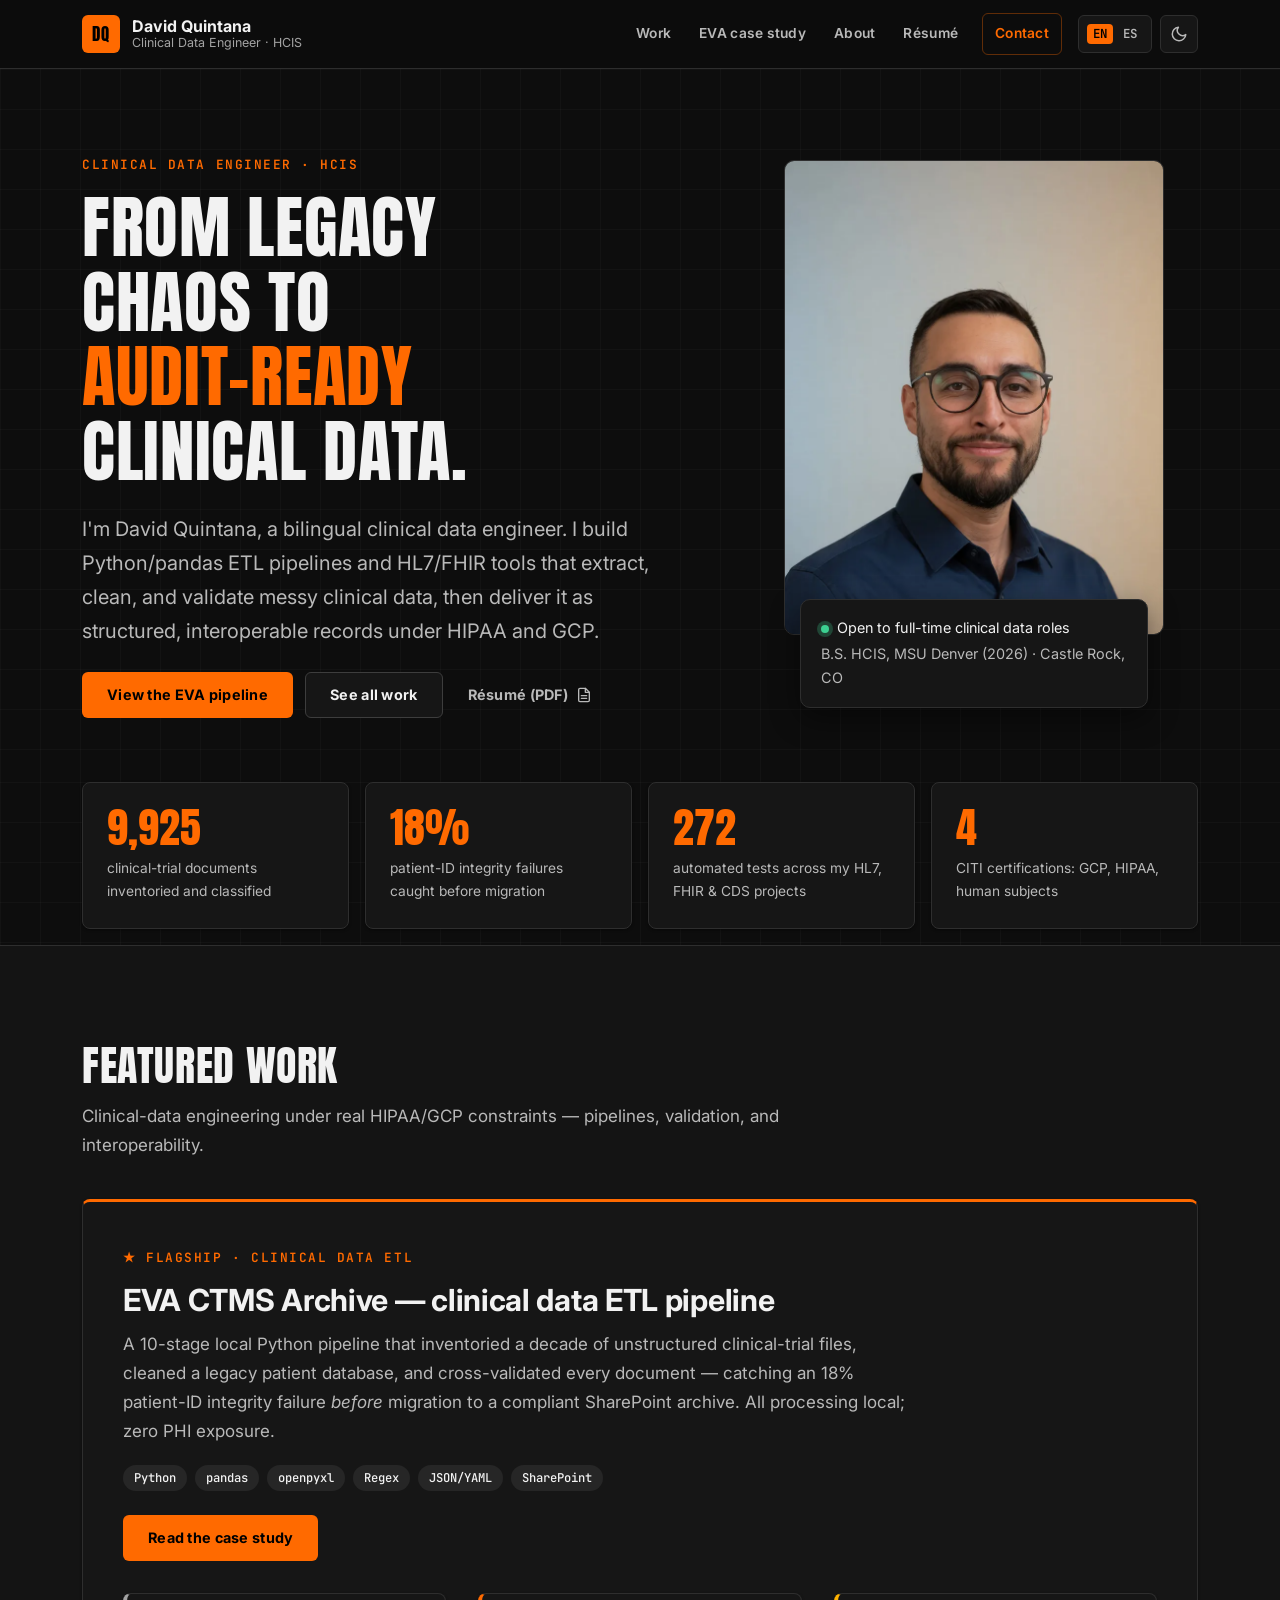
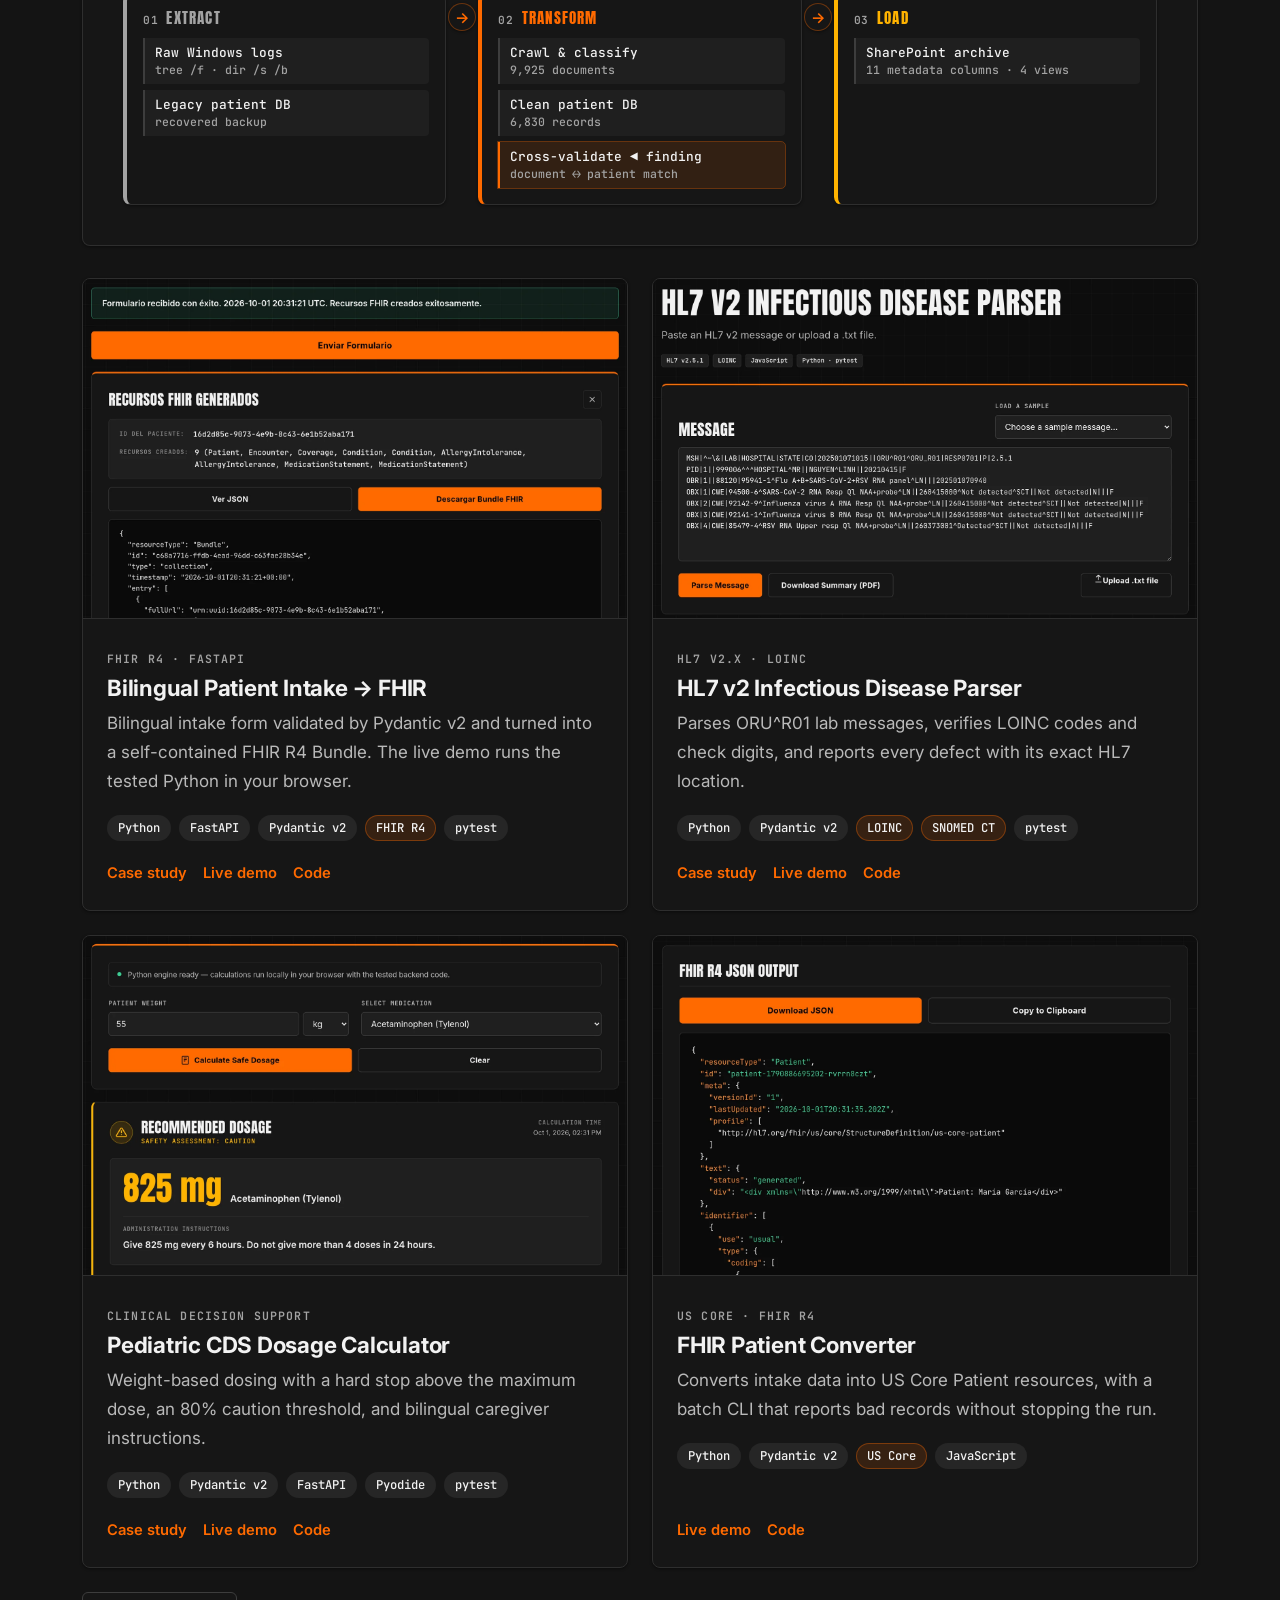
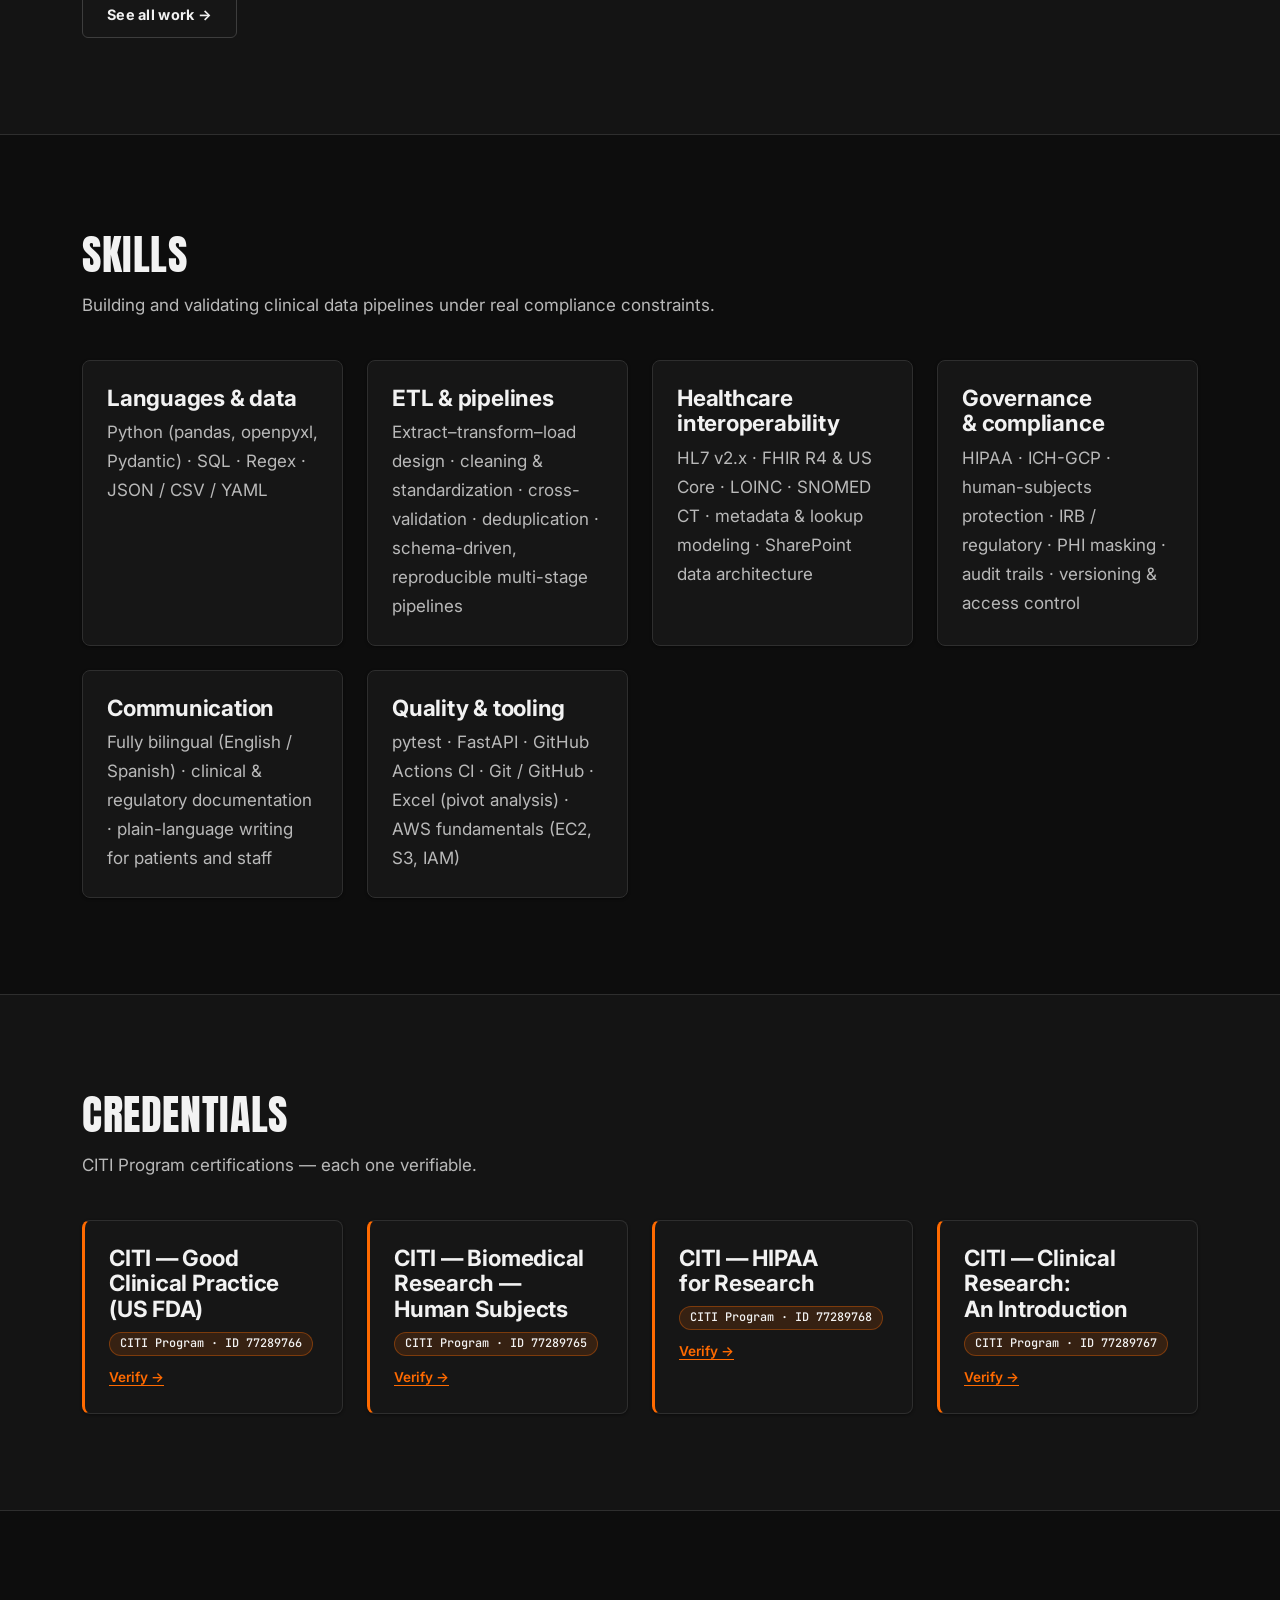
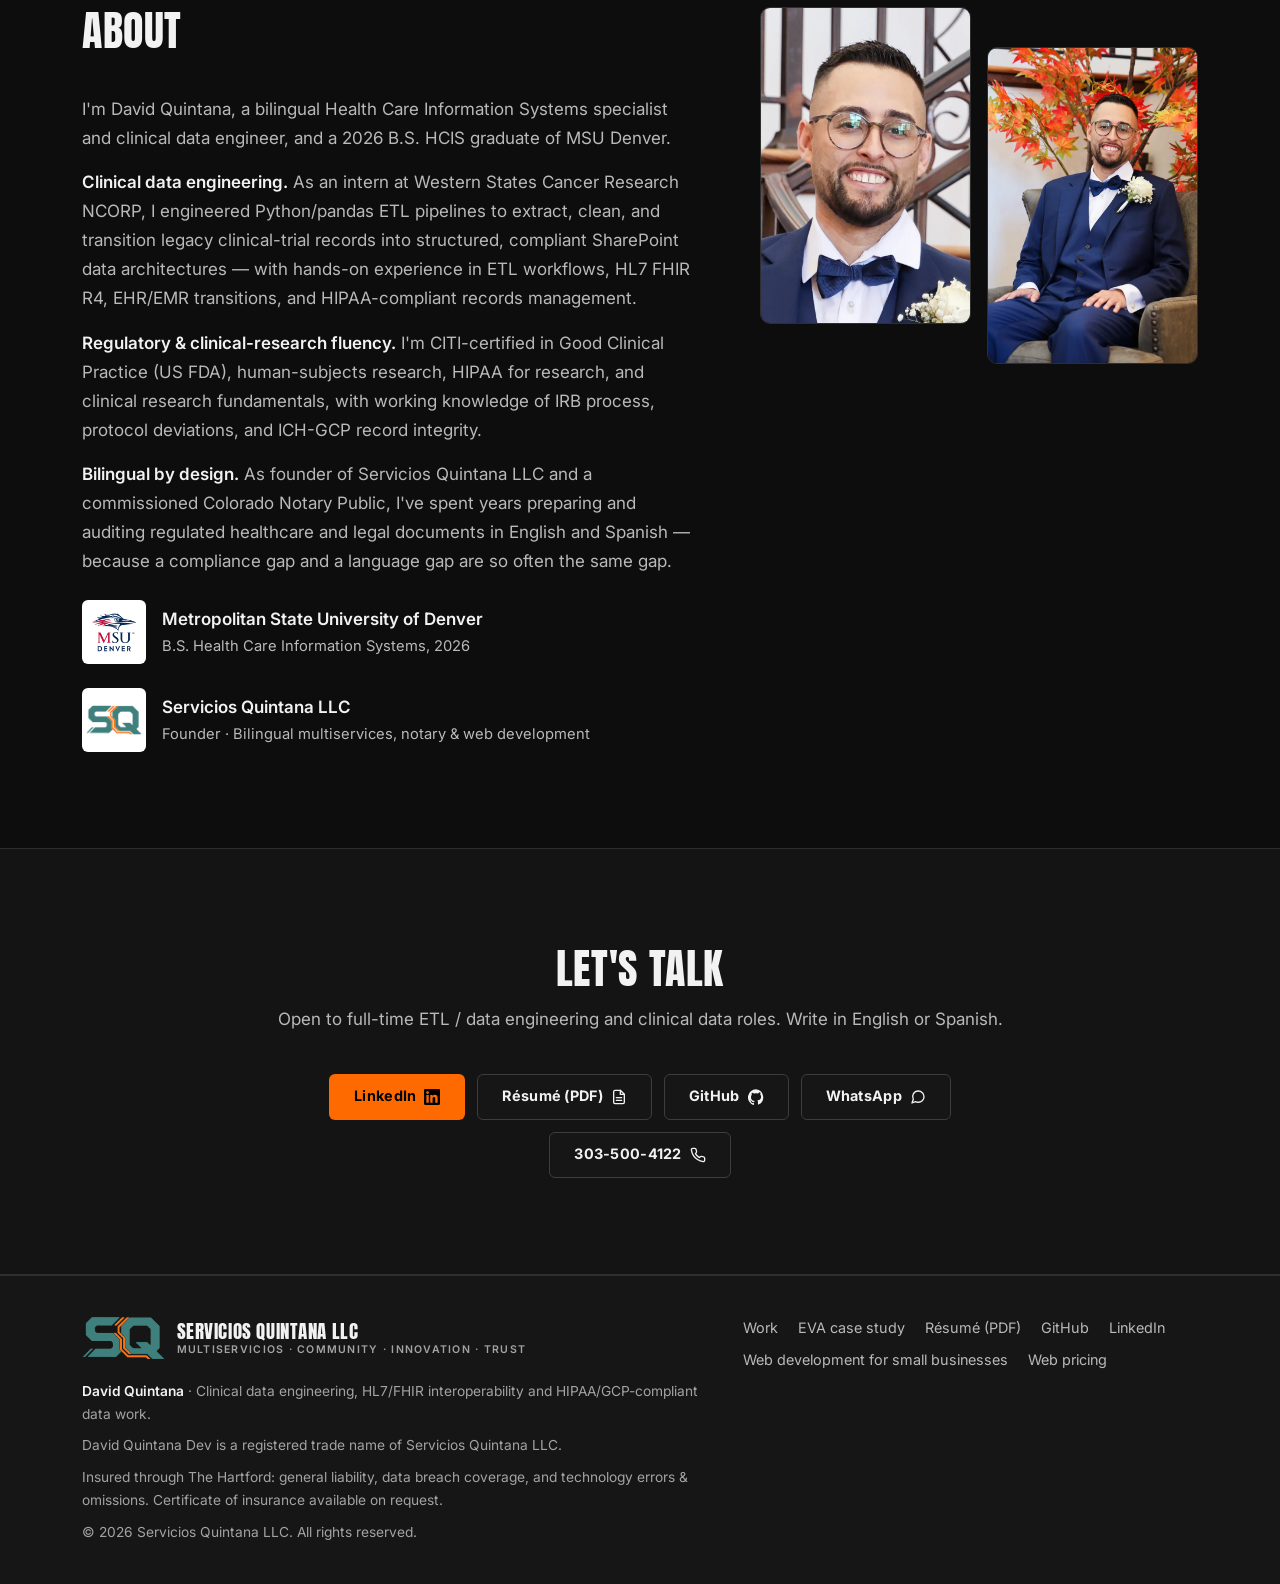
==== commit ba1fec9e: "Add Servicios Quintana LLC logo to footer, About, and pricing - Add assets/img/sq-mark.webp and sq-m" ====
--- a/index.html
+++ b/index.html
@@ -226,6 +226,12 @@
 <p data-lang="es" lang="es">Universidad Estatal Metropolitana de Denver</p><p data-lang="en">B.S. Health Care Information Systems, 2026</p>
 <p data-lang="es" lang="es">Lic. en Sistemas de Información de Salud, 2026</p></div>
 </div>
+<div class="edu">
+<img src="assets/img/sq-mark.webp" alt="Servicios Quintana LLC logo" width="522" height="278" loading="lazy" decoding="async">
+<div><p>Servicios Quintana LLC</p>
+<p data-lang="en">Founder · Bilingual multiservices, notary &amp; web development</p>
+<p data-lang="es" lang="es">Fundador · Multiservicios bilingües, notaría y desarrollo web</p></div>
+</div>
 </div>
 <div class="about-photo about-photos">
 <img class="about-photo-main" src="assets/img/portrait-formal.webp" alt="David Quintana smiling in a navy suit and bow tie" width="864" height="1080" loading="lazy" decoding="async">
@@ -254,6 +260,7 @@
 <footer class="site-footer">
   <div class="container footer-grid">
     <div>
+      <a class="footer-company" href="https://serviciosquintana.com" target="_blank" rel="noopener"><img src="assets/img/sq-mark.webp" alt="" width="522" height="278" loading="lazy" decoding="async"><span class="footer-company-text"><span class="footer-company-name">Servicios Quintana LLC</span><span class="footer-company-tag">Multiservicios · Community · Innovation · Trust</span></span><span class="visually-hidden"> (opens in a new tab)</span></a>
       <p><strong>David Quintana</strong> · <span data-lang="en">Clinical data engineering, HL7/FHIR interoperability and HIPAA/GCP-compliant data work.</span><span data-lang="es" lang="es">Ingeniería de datos clínicos, interoperabilidad HL7/FHIR y trabajo de datos conforme a HIPAA/GCP.</span></p>
       <p><span data-lang="en">David Quintana Dev is a registered trade name of Servicios Quintana LLC.</span><span data-lang="es" lang="es">David Quintana Dev es un nombre comercial registrado de Servicios Quintana LLC.</span></p>
       <p><span data-lang="en">Insured through The Hartford: general liability, data breach coverage, and technology errors &amp; omissions. Certificate of insurance available on request.</span><span data-lang="es" lang="es">Asegurado con The Hartford: responsabilidad civil general, cobertura por filtración de datos y errores y omisiones tecnológicos. Certificado de seguro disponible a petición.</span></p>
--- a/styles.css
+++ b/styles.css
@@ -632,3 +632,13 @@
 /* Insured badge (2026-10-21) */
 .insured-badge { display: inline-block; margin-top: var(--s5); padding: 4px 12px; border-radius: 999px; border: 1px solid transparent; background: var(--tag-bg); color: var(--tag-text); font: 600 0.78rem/1.5 var(--font-mono); letter-spacing: 0.04em; }
 .insured-note { margin-top: var(--s4); max-width: 68ch; color: var(--text-muted); font-size: 0.95rem; }
+
+/* Servicios Quintana LLC parent-company mark */
+.edu img { object-fit: contain; }
+.footer-company { display: inline-flex; align-items: center; gap: var(--s3); margin-bottom: var(--s5); text-decoration: none; }
+.footer-company img { height: 44px; width: auto; flex: none; }
+.footer-company-text { display: flex; flex-direction: column; gap: 2px; line-height: 1.15; }
+.footer-company-name { font-family: var(--font-display); font-size: 1.2rem; letter-spacing: 0.03em; text-transform: uppercase; color: var(--text); transition: color .2s var(--ease); }
+.footer-company-tag { font-size: 0.66rem; font-weight: 600; letter-spacing: 0.12em; text-transform: uppercase; color: var(--text-faint); }
+.footer-company:hover .footer-company-name, .footer-company:focus-visible .footer-company-name { color: var(--accent); }
+.kicker-mark { display: inline-block; height: 1.5em; width: auto; vertical-align: middle; margin-right: 0.55em; position: relative; top: -0.1em; }
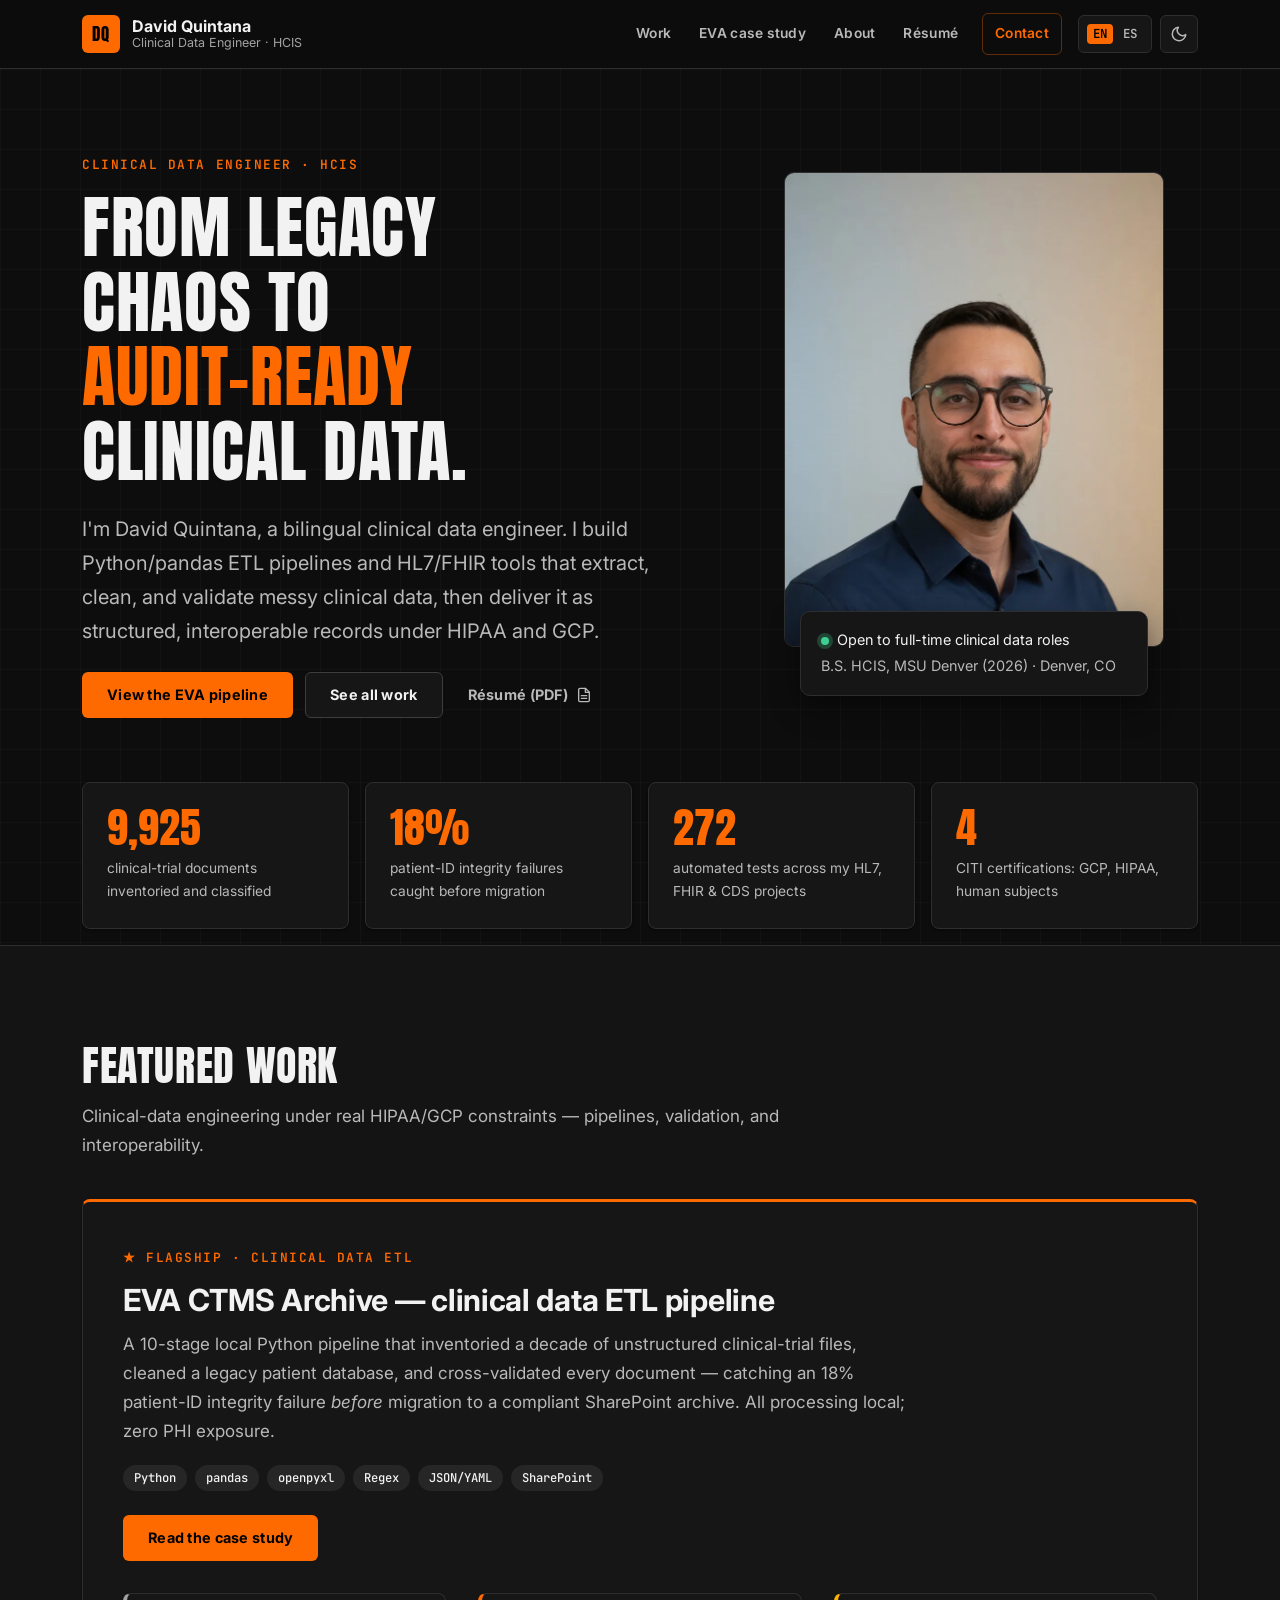
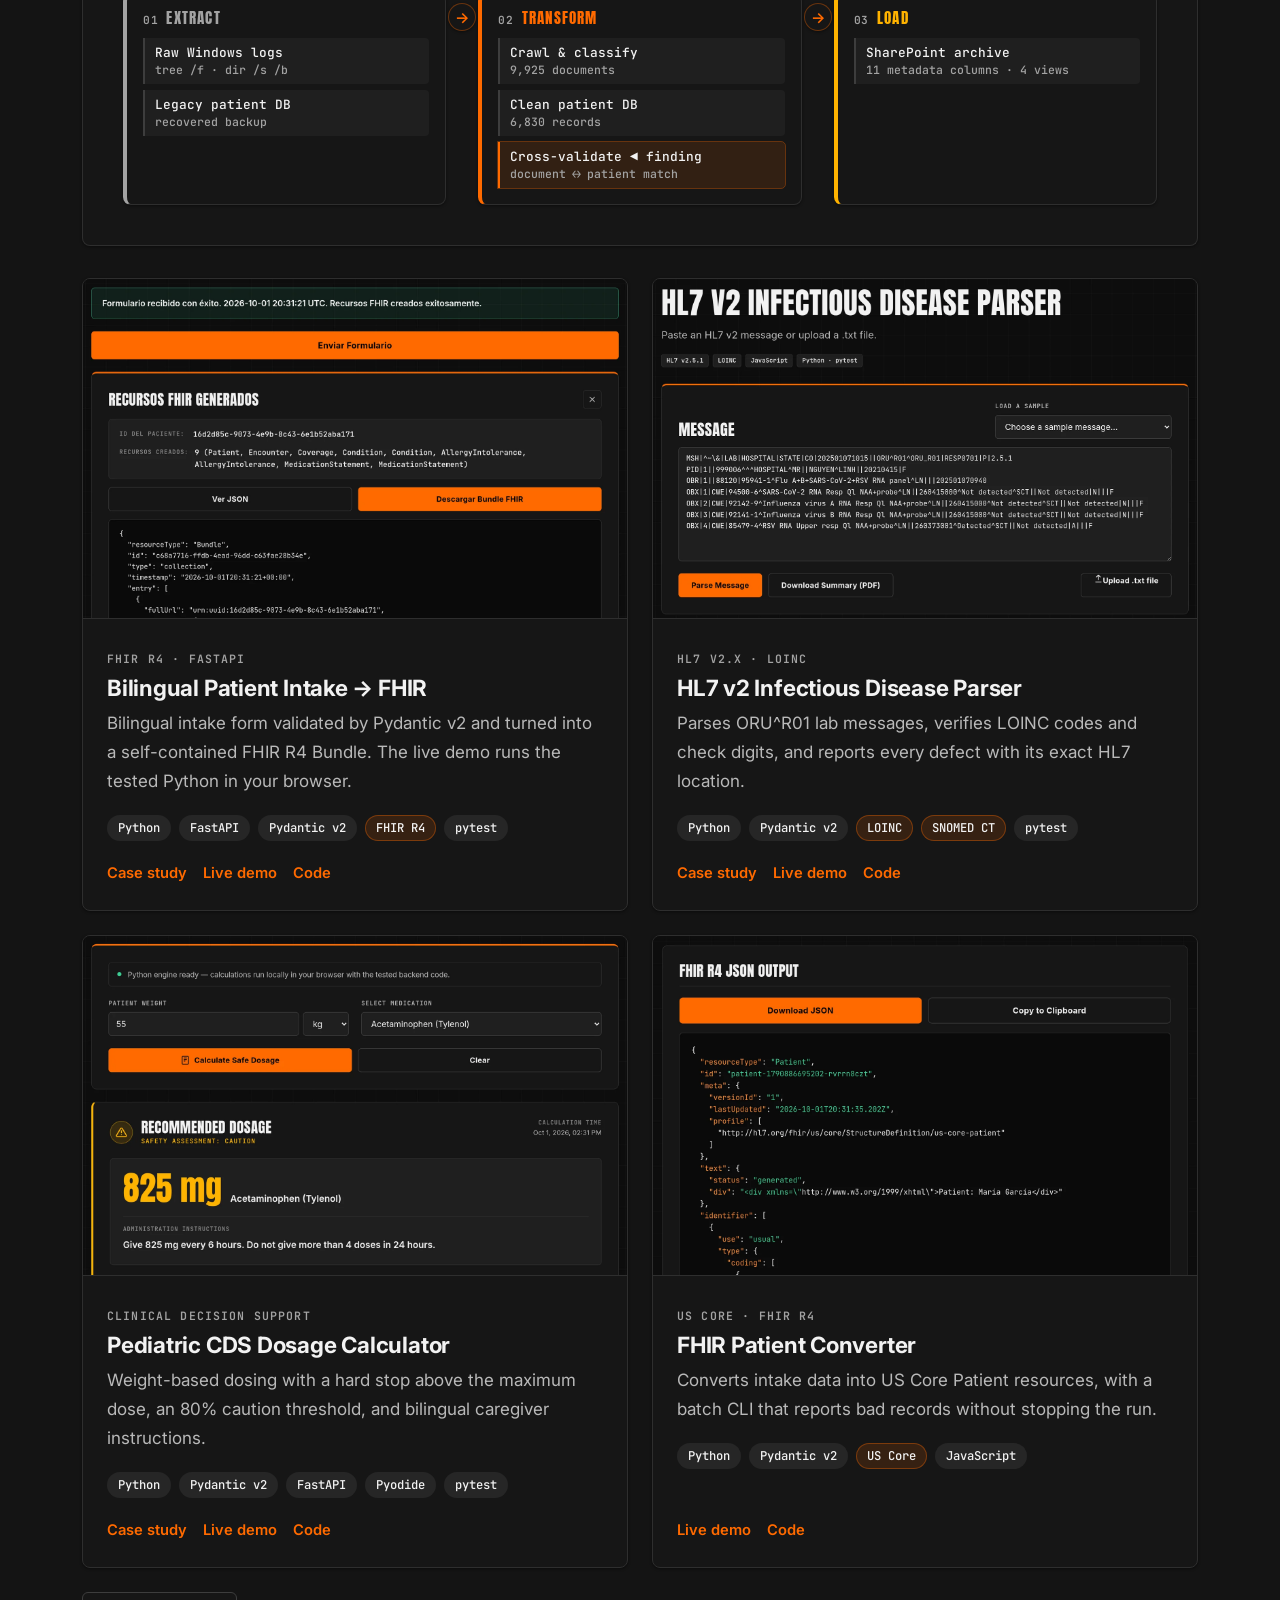
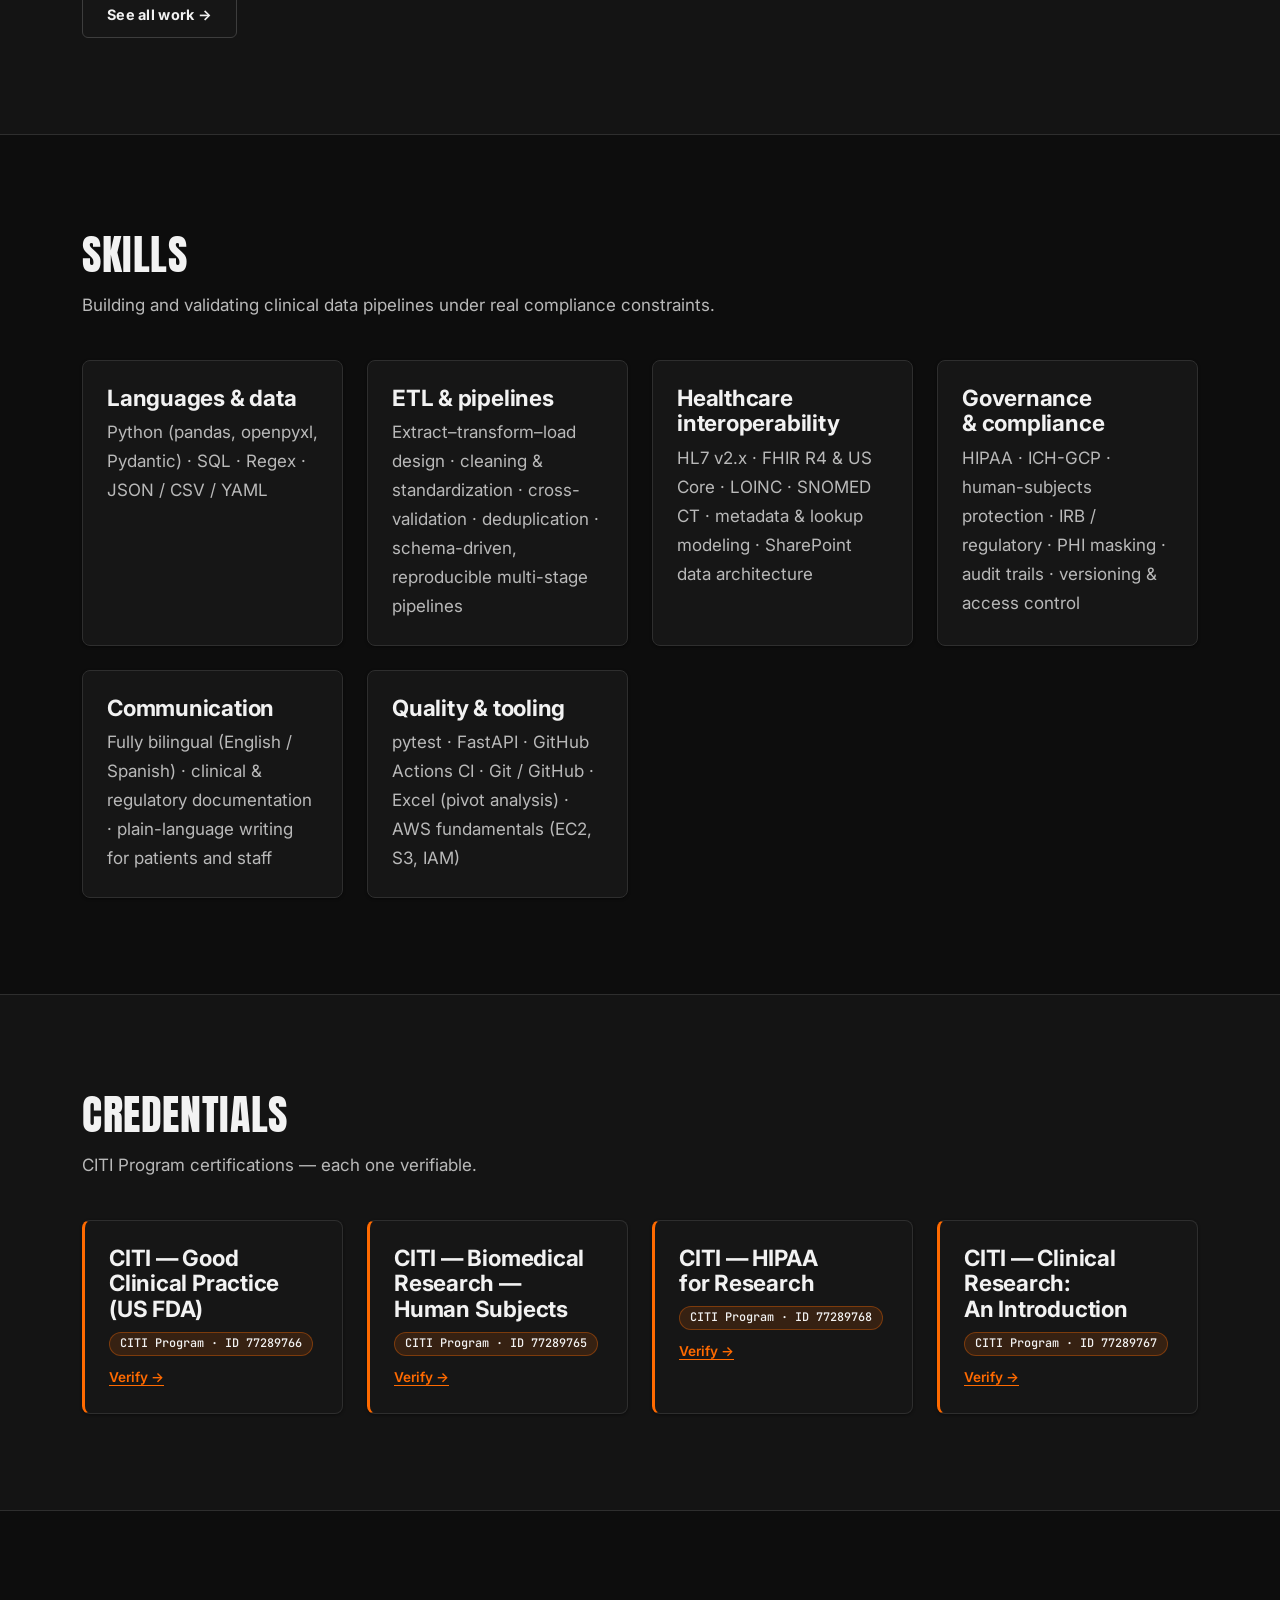
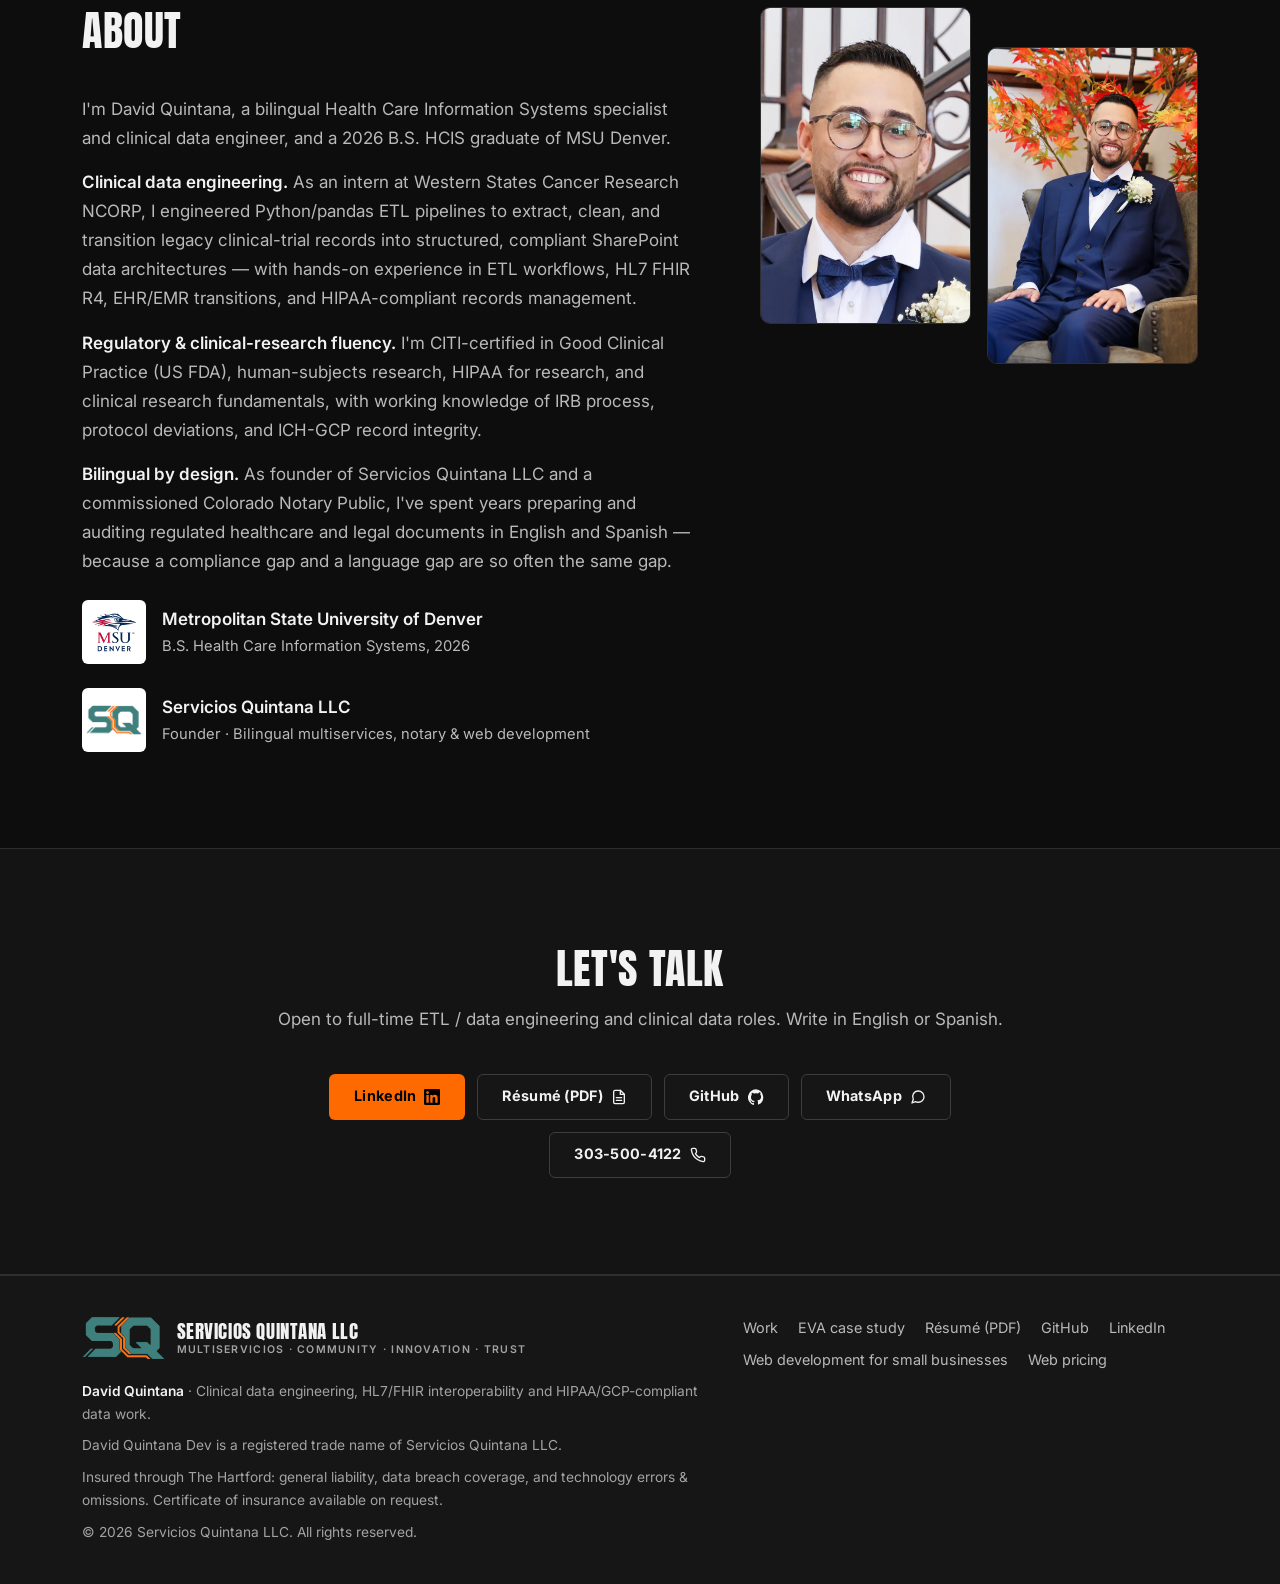
==== commit d4f9e361: "Expand JSON-LD schema and switch location to Denver - Replace basic Person schema with a full Schema" ====
--- a/index.html
+++ b/index.html
@@ -30,7 +30,228 @@
     })();
   </script>
   <link rel="stylesheet" href="styles.css">
-  <script type="application/ld+json">{"@context": "https://schema.org", "@type": "Person", "name": "David Matthew Quintana", "jobTitle": "Clinical Data Engineer", "url": "https://davidquintana.dev", "image": "https://davidquintana.dev/assets/img/profile.webp", "alumniOf": {"@type": "CollegeOrUniversity", "name": "Metropolitan State University of Denver"}, "address": {"@type": "PostalAddress", "addressLocality": "Castle Rock", "addressRegion": "CO", "addressCountry": "US"}, "knowsLanguage": ["en", "es"], "knowsAbout": ["ETL", "Python", "pandas", "HL7 v2", "FHIR R4", "LOINC", "HIPAA", "ICH-GCP"], "sameAs": ["https://www.linkedin.com/in/quintanadm95", "https://github.com/dquint32"]}</script>
+  <script type="application/ld+json">
+  {
+    "@context": "https://schema.org",
+    "@graph": [
+      {
+        "@type": "WebSite",
+        "@id": "https://davidquintana.dev/#website",
+        "url": "https://davidquintana.dev/",
+        "name": "David Quintana | Clinical Data Engineer",
+        "inLanguage": "en-US",
+        "publisher": {
+          "@id": "https://davidquintana.dev/#person"
+        }
+      },
+      {
+        "@type": "ProfilePage",
+        "@id": "https://davidquintana.dev/#profilepage",
+        "url": "https://davidquintana.dev/",
+        "name": "David Quintana, Clinical Data Engineer in Denver, Colorado",
+        "isPartOf": {
+          "@id": "https://davidquintana.dev/#website"
+        },
+        "mainEntity": {
+          "@id": "https://davidquintana.dev/#person"
+        }
+      },
+      {
+        "@type": "Person",
+        "@id": "https://davidquintana.dev/#person",
+        "name": "David Quintana",
+        "alternateName": "David Matthew Quintana",
+        "url": "https://davidquintana.dev/",
+        "image": "https://davidquintana.dev/assets/img/profile.webp",
+        "jobTitle": "Clinical Data Engineer",
+        "description": "David Quintana is a bilingual (English/Spanish) clinical data engineer based in Denver, Colorado, serving the Denver metro area, specializing in HL7 v2 and FHIR R4 interoperability and Python ETL pipelines for clinical research data. He is the owner of Servicios Quintana LLC.",
+        "address": {
+          "@type": "PostalAddress",
+          "addressLocality": "Denver",
+          "addressRegion": "CO",
+          "addressCountry": "US"
+        },
+        "areaServed": {
+          "@id": "https://serviciosquintana.com/#denver-metro"
+        },
+        "knowsLanguage": [
+          {
+            "@type": "Language",
+            "name": "English",
+            "alternateName": "en"
+          },
+          {
+            "@type": "Language",
+            "name": "Spanish",
+            "alternateName": "es"
+          }
+        ],
+        "worksFor": {
+          "@id": "https://serviciosquintana.com/#organization"
+        },
+        "alumniOf": {
+          "@id": "https://www.msudenver.edu/#organization"
+        },
+        "knowsAbout": [
+          "Clinical Data Engineering",
+          "HL7 v2",
+          "FHIR R4",
+          "Python",
+          "pandas",
+          "HIPAA",
+          "GCP",
+          "ETL Pipelines"
+        ],
+        "hasCredential": [
+          {
+            "@type": "EducationalOccupationalCredential",
+            "@id": "https://davidquintana.dev/#credential-bs-his",
+            "name": "Bachelor of Science in Health Information Systems",
+            "credentialCategory": "degree",
+            "educationalLevel": "Bachelor's degree",
+            "recognizedBy": {
+              "@id": "https://www.msudenver.edu/#organization"
+            }
+          },
+          {
+            "@type": "EducationalOccupationalCredential",
+            "@id": "https://davidquintana.dev/#credential-citi-gcp",
+            "name": "CITI Program Good Clinical Practice (US FDA)",
+            "credentialCategory": "certificate",
+            "identifier": {
+              "@type": "PropertyValue",
+              "propertyID": "CITI Program Record ID",
+              "value": "77289766"
+            },
+            "url": "https://www.citiprogram.org/verify/?wc8e3f9f7-8f06-47bd-ba08-80ac69449bc4-77289766",
+            "recognizedBy": {
+              "@id": "https://about.citiprogram.org/#organization"
+            }
+          },
+          {
+            "@type": "EducationalOccupationalCredential",
+            "@id": "https://davidquintana.dev/#credential-citi-hsr",
+            "name": "CITI Program Biomedical Research — Human Subjects",
+            "credentialCategory": "certificate",
+            "identifier": {
+              "@type": "PropertyValue",
+              "propertyID": "CITI Program Record ID",
+              "value": "77289765"
+            },
+            "url": "https://www.citiprogram.org/verify/?w321cd296-9737-4dd8-a660-db4860e47611-77289765",
+            "recognizedBy": {
+              "@id": "https://about.citiprogram.org/#organization"
+            }
+          },
+          {
+            "@type": "EducationalOccupationalCredential",
+            "@id": "https://davidquintana.dev/#credential-citi-hipaa",
+            "name": "CITI Program HIPAA for Research",
+            "credentialCategory": "certificate",
+            "identifier": {
+              "@type": "PropertyValue",
+              "propertyID": "CITI Program Record ID",
+              "value": "77289768"
+            },
+            "url": "https://www.citiprogram.org/verify/?w7ce7274a-9806-4e5c-94ec-9ea77af7a663-77289768",
+            "recognizedBy": {
+              "@id": "https://about.citiprogram.org/#organization"
+            }
+          },
+          {
+            "@type": "EducationalOccupationalCredential",
+            "@id": "https://davidquintana.dev/#credential-citi-clinical-intro",
+            "name": "CITI Program Clinical Research: An Introduction",
+            "credentialCategory": "certificate",
+            "identifier": {
+              "@type": "PropertyValue",
+              "propertyID": "CITI Program Record ID",
+              "value": "77289767"
+            },
+            "url": "https://www.citiprogram.org/verify/?wc14ae6d7-351d-4e16-88f1-102b45af0def-77289767",
+            "recognizedBy": {
+              "@id": "https://about.citiprogram.org/#organization"
+            }
+          }
+        ],
+        "sameAs": [
+          "https://www.linkedin.com/in/quintanadm95",
+          "https://github.com/dquint32"
+        ]
+      },
+      {
+        "@type": "Organization",
+        "@id": "https://serviciosquintana.com/#organization",
+        "name": "Servicios Quintana LLC",
+        "url": "https://serviciosquintana.com/",
+        "description": "Servicios Quintana LLC is a bilingual, owner-operated Colorado company run by David Quintana, offering web and clinical data development (as David Quintana Dev), mobile notary and apostille, DMV assistance, and certified Spanish-English translation.",
+        "founder": {
+          "@id": "https://davidquintana.dev/#person"
+        },
+        "telephone": "+1-303-500-4122",
+        "email": "admin@serviciosquintana.com",
+        "address": {
+          "@type": "PostalAddress",
+          "streetAddress": "5128 E Colfax Ave",
+          "addressLocality": "Denver",
+          "addressRegion": "CO",
+          "postalCode": "80220",
+          "addressCountry": "US"
+        },
+        "areaServed": {
+          "@id": "https://serviciosquintana.com/#denver-metro"
+        },
+        "brand": [
+          {
+            "@type": "Brand",
+            "name": "David Quintana Dev",
+            "url": "https://davidquintana.dev/"
+          },
+          {
+            "@type": "Brand",
+            "name": "Quintana Notary & Signing",
+            "url": "https://quintananotarysigning.com/"
+          },
+          {
+            "@type": "Brand",
+            "name": "Ayuda DMV",
+            "url": "https://ayudadmv.com/"
+          },
+          {
+            "@type": "Brand",
+            "name": "Quintana Notary Support"
+          }
+        ]
+      },
+      {
+        "@type": "AdministrativeArea",
+        "@id": "https://serviciosquintana.com/#denver-metro",
+        "name": "Denver metropolitan area",
+        "alternateName": "Denver Metro",
+        "sameAs": "https://en.wikipedia.org/wiki/Denver_metropolitan_area",
+        "containedInPlace": {
+          "@type": "State",
+          "name": "Colorado"
+        }
+      },
+      {
+        "@type": "CollegeOrUniversity",
+        "@id": "https://www.msudenver.edu/#organization",
+        "name": "Metropolitan State University of Denver",
+        "alternateName": "MSU Denver",
+        "url": "https://www.msudenver.edu/",
+        "sameAs": "https://en.wikipedia.org/wiki/Metropolitan_State_University_of_Denver"
+      },
+      {
+        "@type": "Organization",
+        "@id": "https://about.citiprogram.org/#organization",
+        "name": "CITI Program",
+        "alternateName": "Collaborative Institutional Training Initiative",
+        "url": "https://about.citiprogram.org/"
+      }
+    ]
+  }
+  </script>
 </head>
 <body>
 <a class="skip-link" href="#main"><span data-lang="en">Skip to main content</span><span data-lang="es" lang="es">Saltar al contenido principal</span></a>
@@ -77,8 +298,8 @@
 <div class="status-card">
 <p data-lang="en"><span class="status-dot" aria-hidden="true"></span>Open to full-time clinical data roles</p>
 <p data-lang="es" lang="es"><span class="status-dot" aria-hidden="true"></span>Disponible para roles de datos clínicos</p>
-<p data-lang="en">B.S. HCIS, MSU Denver (2026) · Castle Rock, CO</p>
-<p data-lang="es" lang="es">Lic. HCIS, MSU Denver (2026) · Castle Rock, CO</p>
+<p data-lang="en">B.S. HCIS, MSU Denver (2026) · Denver, CO</p>
+<p data-lang="es" lang="es">Lic. HCIS, MSU Denver (2026) · Denver, CO</p>
 </div>
 </div>
 </div>
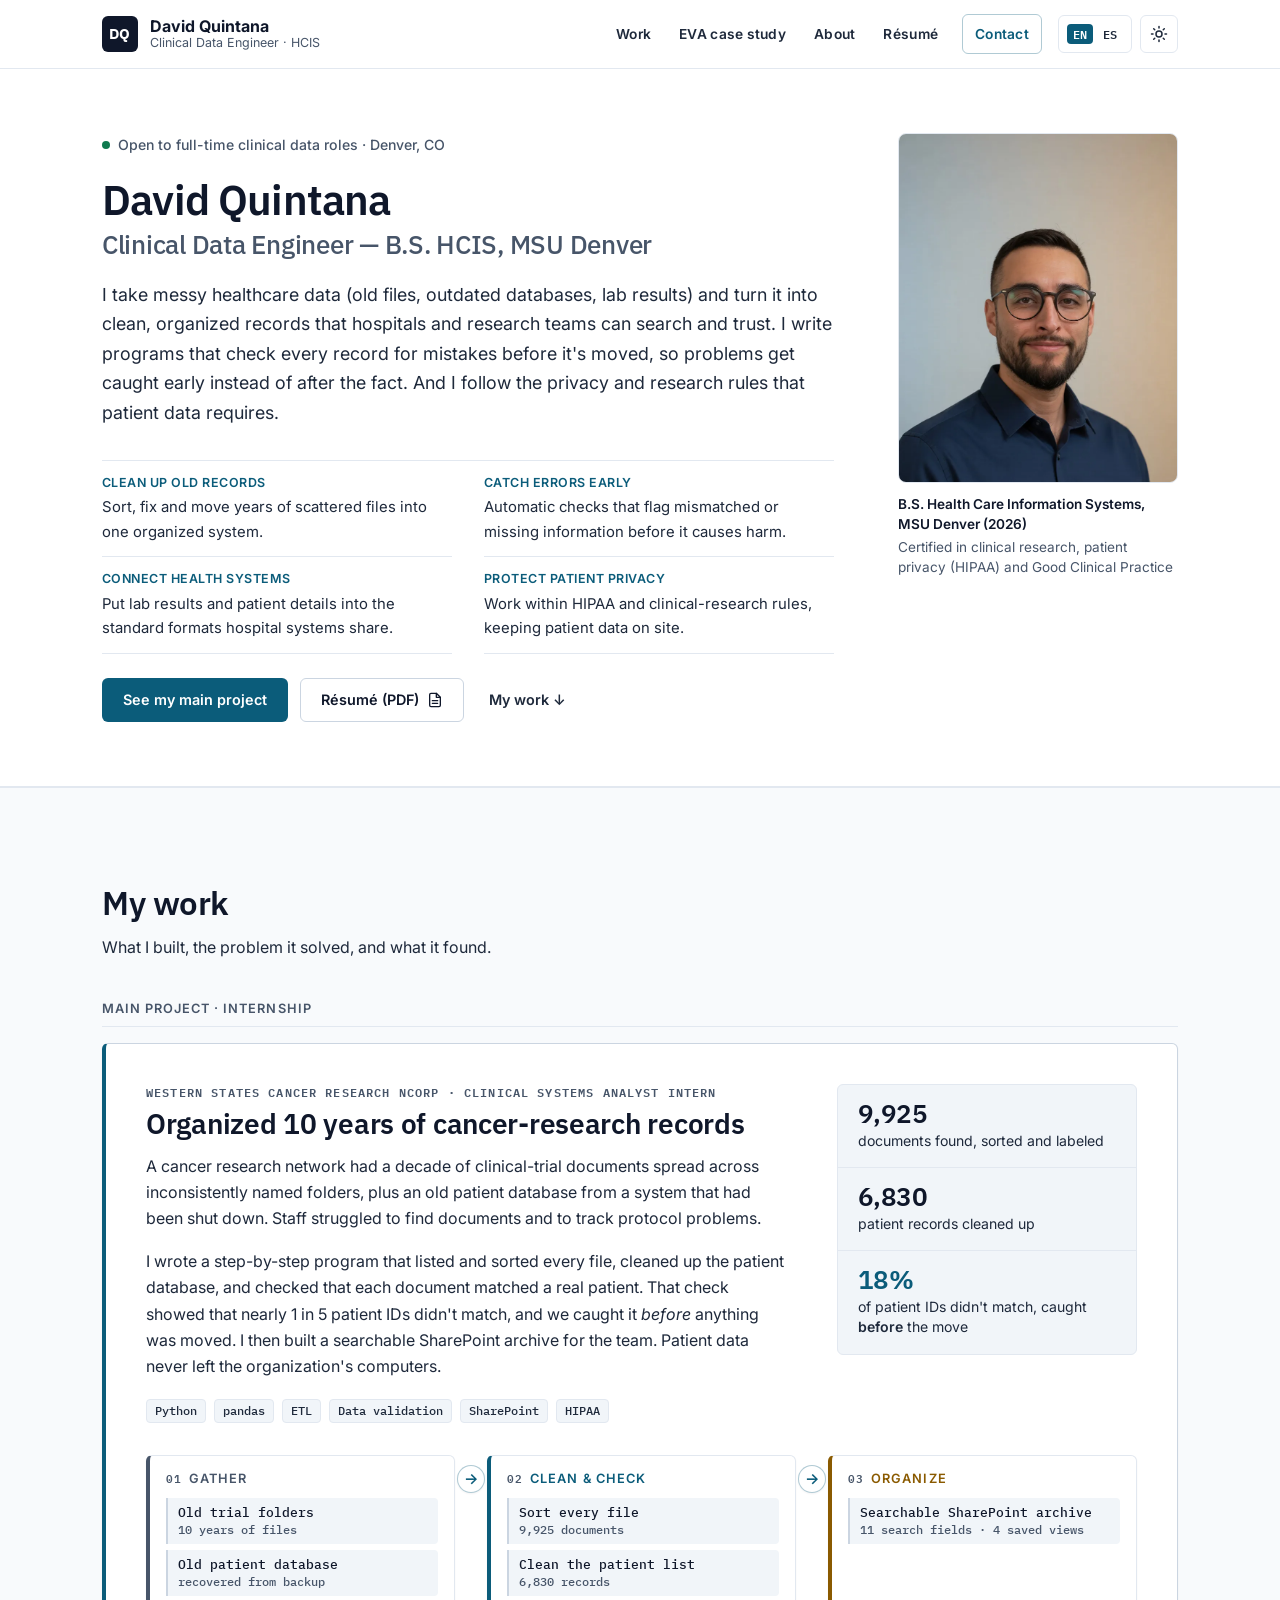
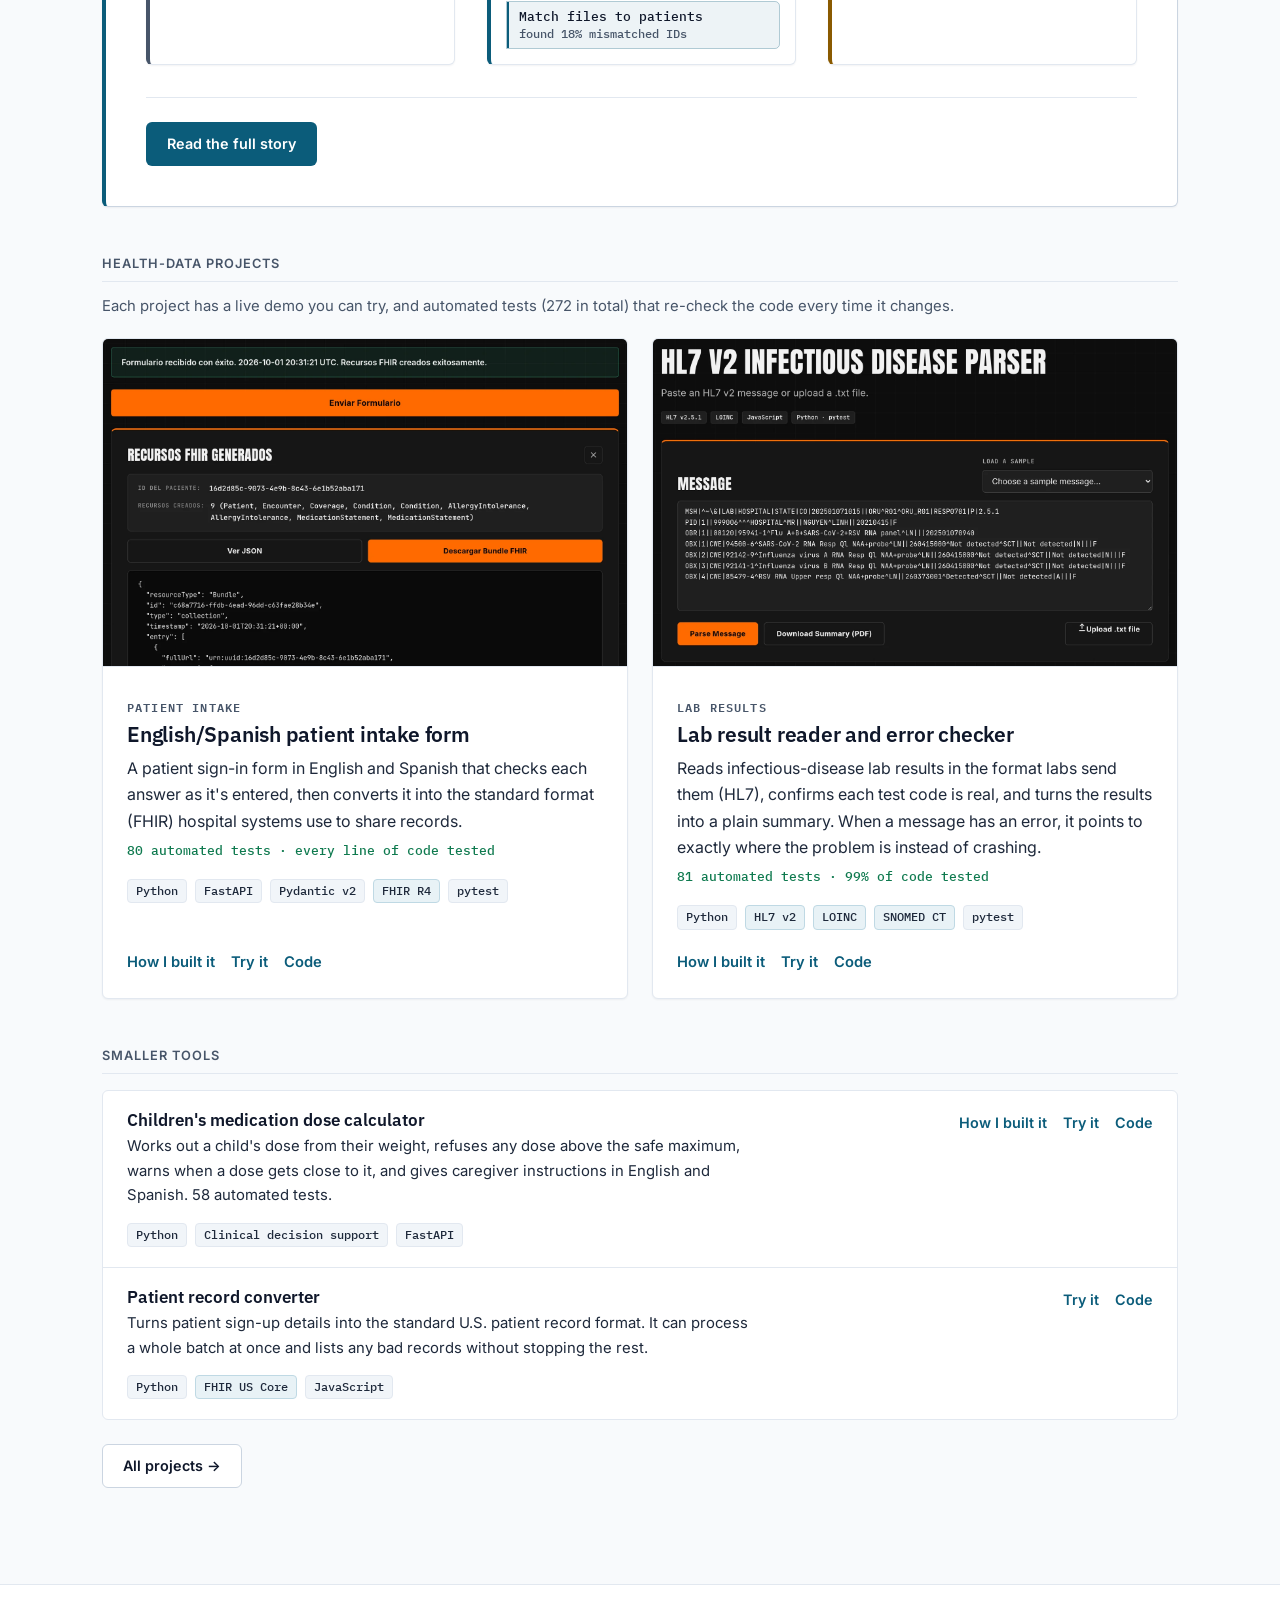
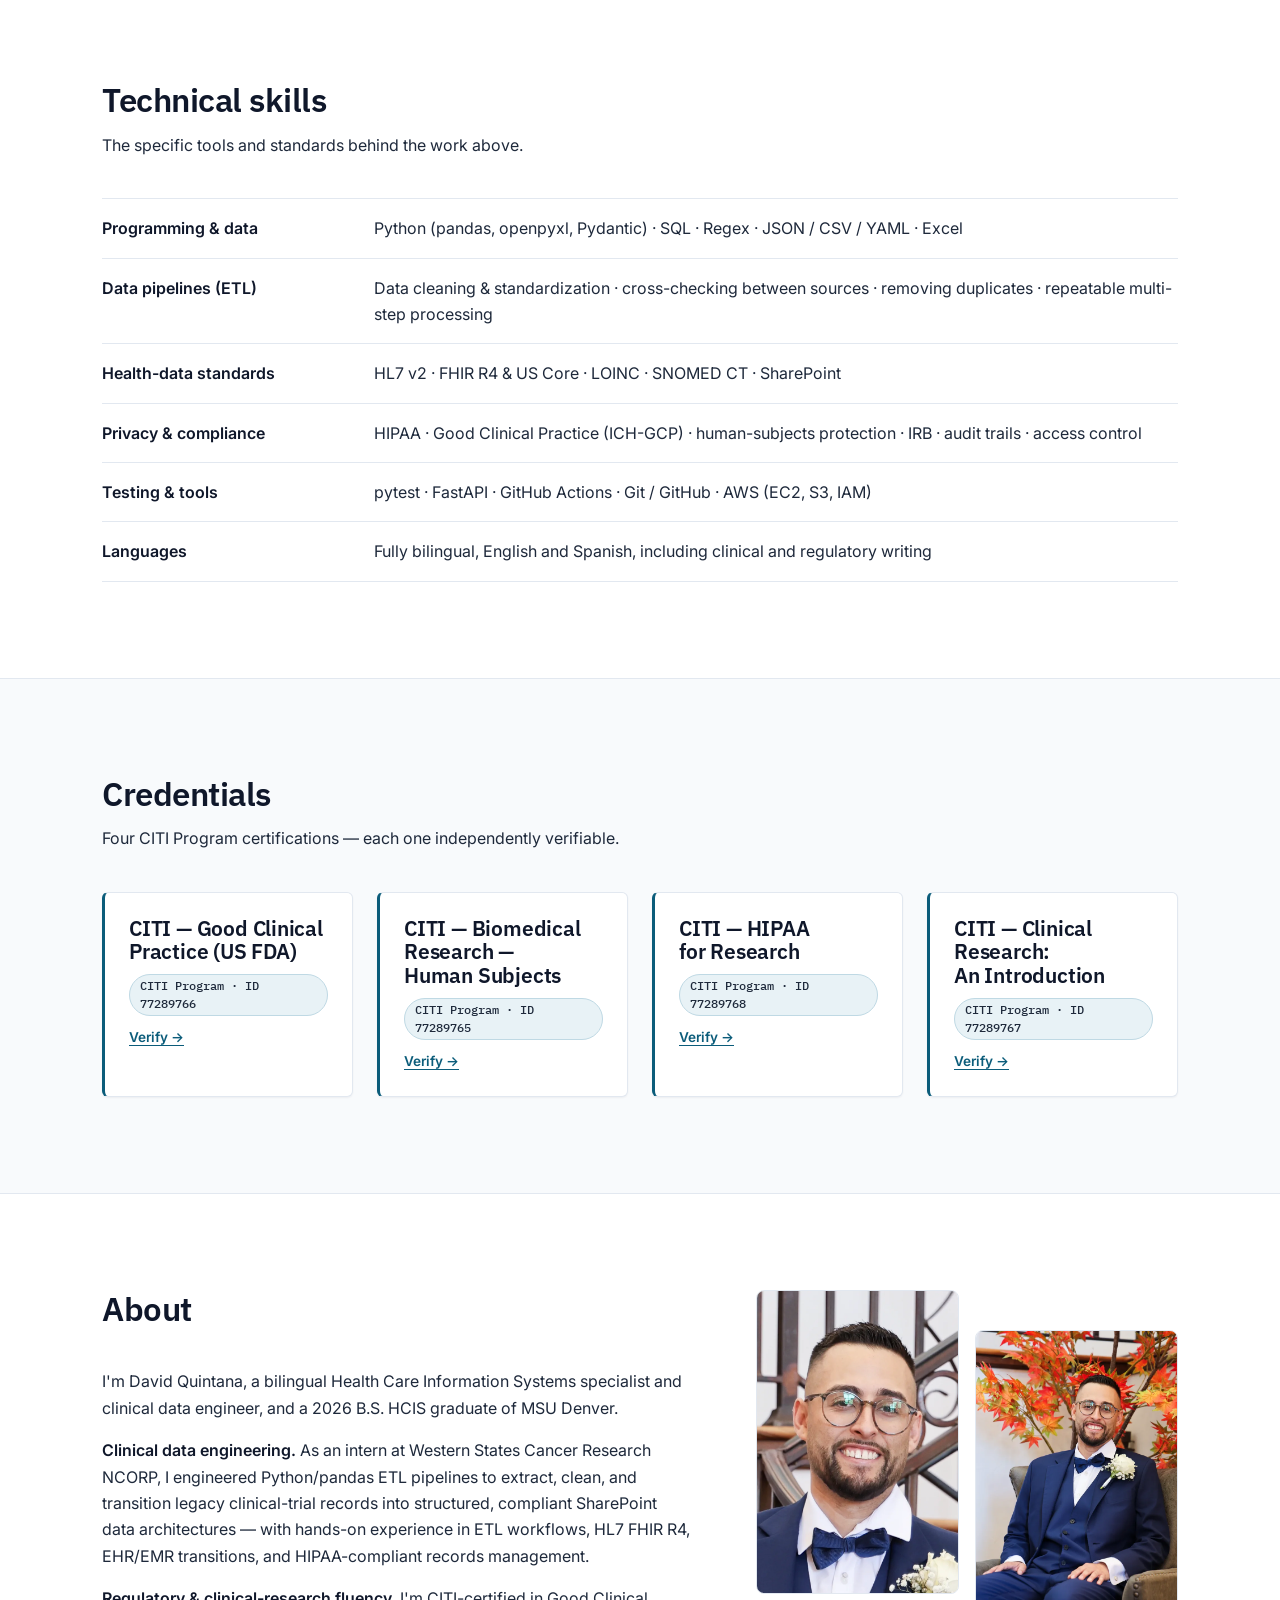
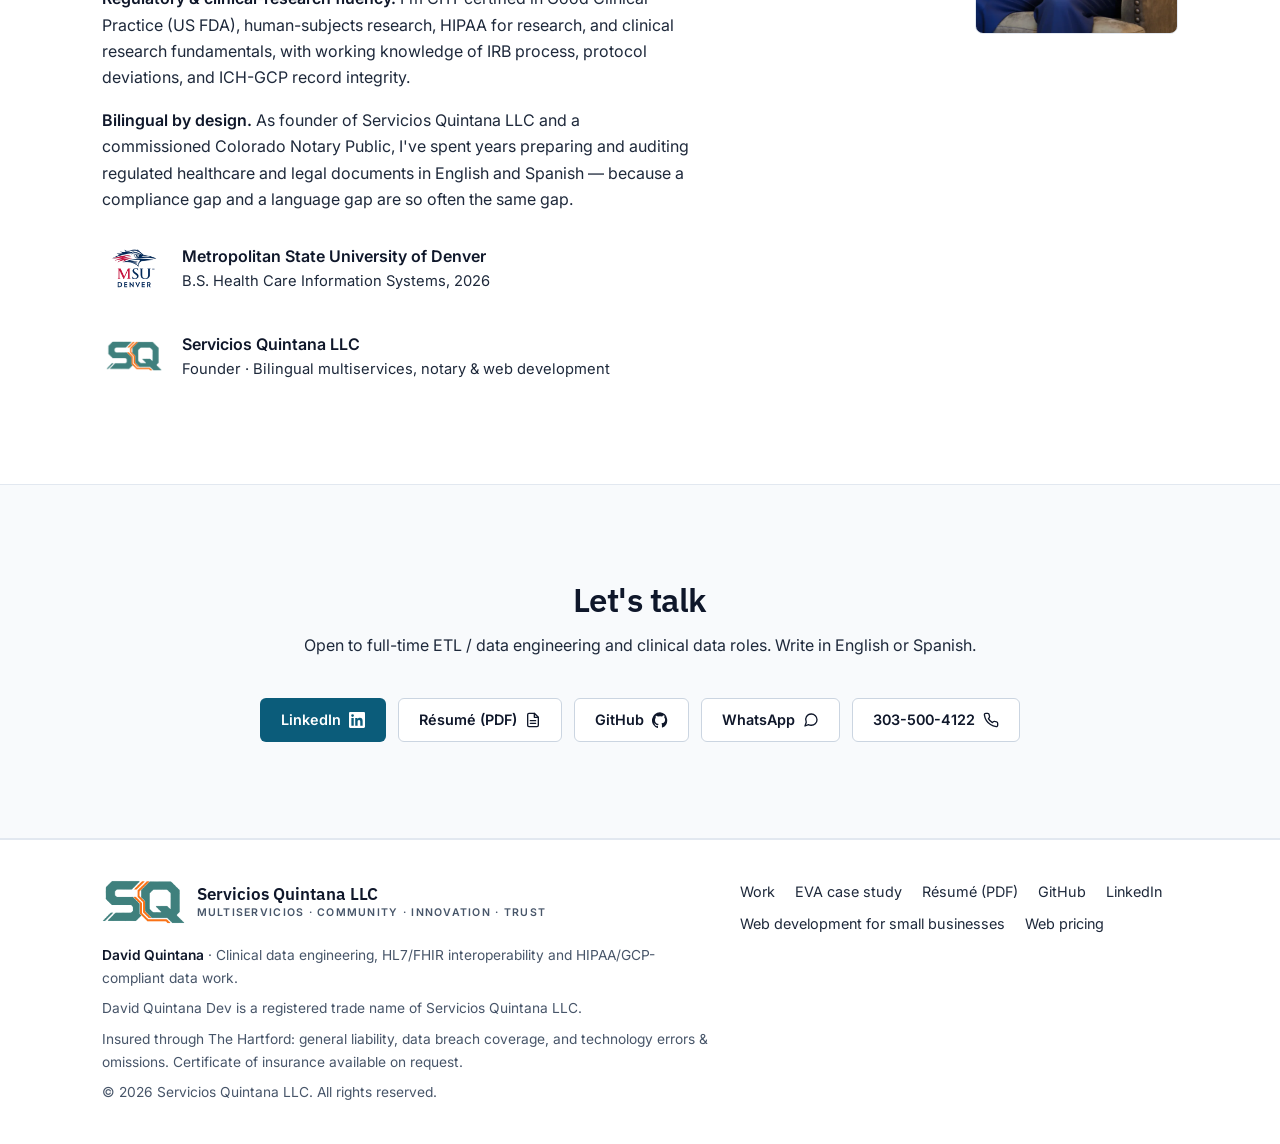
==== commit 035e1c03: "Homepage: plain-language rewrite and professional redesign Rewrites the homepage so recruiters can q" ====
--- a/index.html
+++ b/index.html
@@ -1,507 +1,512 @@
-<!DOCTYPE html>
-<html lang="en" data-language="en" data-theme="dark">
-<head>
-  <meta charset="UTF-8">
-  <meta name="viewport" content="width=device-width, initial-scale=1">
-  <title>David Quintana | Clinical Data Engineer — ETL, HL7/FHIR, HIPAA/GCP</title>
-  <meta name="description" content="Clinical data engineer building Python/pandas ETL pipelines and HL7/FHIR tools that validate clinical data under HIPAA and GCP. CITI-certified in GCP, human subjects and HIPAA research.">
-  <link rel="canonical" href="https://davidquintana.dev/">
-  <meta property="og:type" content="website">
-  <meta property="og:site_name" content="David Quintana">
-  <meta property="og:title" content="David Quintana | Clinical Data Engineer — ETL, HL7/FHIR, HIPAA/GCP">
-  <meta property="og:description" content="Clinical data engineer building Python/pandas ETL pipelines and HL7/FHIR tools that validate clinical data under HIPAA and GCP. CITI-certified in GCP, human subjects and HIPAA research.">
-  <meta property="og:url" content="https://davidquintana.dev/">
-  <meta property="og:image" content="https://davidquintana.dev/assets/img/og-card.png">
-  <meta name="twitter:card" content="summary_large_image">
-  <meta name="theme-color" content="#0d0d0d">
-  <link rel="icon" href="favicon.svg" type="image/svg+xml">
-  <link rel="preconnect" href="https://fonts.googleapis.com">
-  <link rel="preconnect" href="https://fonts.gstatic.com" crossorigin>
-  <link rel="stylesheet" href="https://fonts.googleapis.com/css2?family=Anton&amp;family=Inter:wght@400;500;600;700&amp;family=JetBrains+Mono:wght@400;500;600&amp;display=swap">
-  <script>
-    (function () {
-      try {
-        var d = document.documentElement;
-        var lang = localStorage.getItem('preferred-language');
-        if (lang === 'en' || lang === 'es') { d.setAttribute('data-language', lang); d.setAttribute('lang', lang); }
-        var theme = localStorage.getItem('preferred-theme');
-        if (theme === 'light' || theme === 'dark') { d.setAttribute('data-theme', theme); }
-      } catch (e) { /* storage unavailable: defaults apply */ }
-    })();
-  </script>
-  <link rel="stylesheet" href="styles.css">
-  <script type="application/ld+json">
-  {
-    "@context": "https://schema.org",
-    "@graph": [
-      {
-        "@type": "WebSite",
-        "@id": "https://davidquintana.dev/#website",
-        "url": "https://davidquintana.dev/",
-        "name": "David Quintana | Clinical Data Engineer",
-        "inLanguage": "en-US",
-        "publisher": {
-          "@id": "https://davidquintana.dev/#person"
-        }
-      },
-      {
-        "@type": "ProfilePage",
-        "@id": "https://davidquintana.dev/#profilepage",
-        "url": "https://davidquintana.dev/",
-        "name": "David Quintana, Clinical Data Engineer in Denver, Colorado",
-        "isPartOf": {
-          "@id": "https://davidquintana.dev/#website"
-        },
-        "mainEntity": {
-          "@id": "https://davidquintana.dev/#person"
-        }
-      },
-      {
-        "@type": "Person",
-        "@id": "https://davidquintana.dev/#person",
-        "name": "David Quintana",
-        "alternateName": "David Matthew Quintana",
-        "url": "https://davidquintana.dev/",
-        "image": "https://davidquintana.dev/assets/img/profile.webp",
-        "jobTitle": "Clinical Data Engineer",
-        "description": "David Quintana is a bilingual (English/Spanish) clinical data engineer based in Denver, Colorado, serving the Denver metro area, specializing in HL7 v2 and FHIR R4 interoperability and Python ETL pipelines for clinical research data. He is the owner of Servicios Quintana LLC.",
-        "address": {
-          "@type": "PostalAddress",
-          "addressLocality": "Denver",
-          "addressRegion": "CO",
-          "addressCountry": "US"
-        },
-        "areaServed": {
-          "@id": "https://serviciosquintana.com/#denver-metro"
-        },
-        "knowsLanguage": [
-          {
-            "@type": "Language",
-            "name": "English",
-            "alternateName": "en"
-          },
-          {
-            "@type": "Language",
-            "name": "Spanish",
-            "alternateName": "es"
-          }
-        ],
-        "worksFor": {
-          "@id": "https://serviciosquintana.com/#organization"
-        },
-        "alumniOf": {
-          "@id": "https://www.msudenver.edu/#organization"
-        },
-        "knowsAbout": [
-          "Clinical Data Engineering",
-          "HL7 v2",
-          "FHIR R4",
-          "Python",
-          "pandas",
-          "HIPAA",
-          "GCP",
-          "ETL Pipelines"
-        ],
-        "hasCredential": [
-          {
-            "@type": "EducationalOccupationalCredential",
-            "@id": "https://davidquintana.dev/#credential-bs-his",
-            "name": "Bachelor of Science in Health Information Systems",
-            "credentialCategory": "degree",
-            "educationalLevel": "Bachelor's degree",
-            "recognizedBy": {
-              "@id": "https://www.msudenver.edu/#organization"
-            }
-          },
-          {
-            "@type": "EducationalOccupationalCredential",
-            "@id": "https://davidquintana.dev/#credential-citi-gcp",
-            "name": "CITI Program Good Clinical Practice (US FDA)",
-            "credentialCategory": "certificate",
-            "identifier": {
-              "@type": "PropertyValue",
-              "propertyID": "CITI Program Record ID",
-              "value": "77289766"
-            },
-            "url": "https://www.citiprogram.org/verify/?wc8e3f9f7-8f06-47bd-ba08-80ac69449bc4-77289766",
-            "recognizedBy": {
-              "@id": "https://about.citiprogram.org/#organization"
-            }
-          },
-          {
-            "@type": "EducationalOccupationalCredential",
-            "@id": "https://davidquintana.dev/#credential-citi-hsr",
-            "name": "CITI Program Biomedical Research — Human Subjects",
-            "credentialCategory": "certificate",
-            "identifier": {
-              "@type": "PropertyValue",
-              "propertyID": "CITI Program Record ID",
-              "value": "77289765"
-            },
-            "url": "https://www.citiprogram.org/verify/?w321cd296-9737-4dd8-a660-db4860e47611-77289765",
-            "recognizedBy": {
-              "@id": "https://about.citiprogram.org/#organization"
-            }
-          },
-          {
-            "@type": "EducationalOccupationalCredential",
-            "@id": "https://davidquintana.dev/#credential-citi-hipaa",
-            "name": "CITI Program HIPAA for Research",
-            "credentialCategory": "certificate",
-            "identifier": {
-              "@type": "PropertyValue",
-              "propertyID": "CITI Program Record ID",
-              "value": "77289768"
-            },
-            "url": "https://www.citiprogram.org/verify/?w7ce7274a-9806-4e5c-94ec-9ea77af7a663-77289768",
-            "recognizedBy": {
-              "@id": "https://about.citiprogram.org/#organization"
-            }
-          },
-          {
-            "@type": "EducationalOccupationalCredential",
-            "@id": "https://davidquintana.dev/#credential-citi-clinical-intro",
-            "name": "CITI Program Clinical Research: An Introduction",
-            "credentialCategory": "certificate",
-            "identifier": {
-              "@type": "PropertyValue",
-              "propertyID": "CITI Program Record ID",
-              "value": "77289767"
-            },
-            "url": "https://www.citiprogram.org/verify/?wc14ae6d7-351d-4e16-88f1-102b45af0def-77289767",
-            "recognizedBy": {
-              "@id": "https://about.citiprogram.org/#organization"
-            }
-          }
-        ],
-        "sameAs": [
-          "https://www.linkedin.com/in/quintanadm95",
-          "https://github.com/dquint32"
-        ]
-      },
-      {
-        "@type": "Organization",
-        "@id": "https://serviciosquintana.com/#organization",
-        "name": "Servicios Quintana LLC",
-        "url": "https://serviciosquintana.com/",
-        "description": "Servicios Quintana LLC is a bilingual, owner-operated Colorado company run by David Quintana, offering web and clinical data development (as David Quintana Dev), mobile notary and apostille, DMV assistance, and certified Spanish-English translation.",
-        "founder": {
-          "@id": "https://davidquintana.dev/#person"
-        },
-        "telephone": "+1-303-500-4122",
-        "email": "admin@serviciosquintana.com",
-        "address": {
-          "@type": "PostalAddress",
-          "streetAddress": "5128 E Colfax Ave",
-          "addressLocality": "Denver",
-          "addressRegion": "CO",
-          "postalCode": "80220",
-          "addressCountry": "US"
-        },
-        "areaServed": {
-          "@id": "https://serviciosquintana.com/#denver-metro"
-        },
-        "brand": [
-          {
-            "@type": "Brand",
-            "name": "David Quintana Dev",
-            "url": "https://davidquintana.dev/"
-          },
-          {
-            "@type": "Brand",
-            "name": "Quintana Notary & Signing",
-            "url": "https://quintananotarysigning.com/"
-          },
-          {
-            "@type": "Brand",
-            "name": "Ayuda DMV",
-            "url": "https://ayudadmv.com/"
-          },
-          {
-            "@type": "Brand",
-            "name": "Quintana Notary Support"
-          }
-        ]
-      },
-      {
-        "@type": "AdministrativeArea",
-        "@id": "https://serviciosquintana.com/#denver-metro",
-        "name": "Denver metropolitan area",
-        "alternateName": "Denver Metro",
-        "sameAs": "https://en.wikipedia.org/wiki/Denver_metropolitan_area",
-        "containedInPlace": {
-          "@type": "State",
-          "name": "Colorado"
-        }
-      },
-      {
-        "@type": "CollegeOrUniversity",
-        "@id": "https://www.msudenver.edu/#organization",
-        "name": "Metropolitan State University of Denver",
-        "alternateName": "MSU Denver",
-        "url": "https://www.msudenver.edu/",
-        "sameAs": "https://en.wikipedia.org/wiki/Metropolitan_State_University_of_Denver"
-      },
-      {
-        "@type": "Organization",
-        "@id": "https://about.citiprogram.org/#organization",
-        "name": "CITI Program",
-        "alternateName": "Collaborative Institutional Training Initiative",
-        "url": "https://about.citiprogram.org/"
-      }
-    ]
-  }
-  </script>
-</head>
-<body>
-<a class="skip-link" href="#main"><span data-lang="en">Skip to main content</span><span data-lang="es" lang="es">Saltar al contenido principal</span></a>
-<header class="site-header">
-  <div class="container header-inner">
-    <a class="brand" href="index.html" aria-label="David Quintana, home">
-      <span class="brand-mark" aria-hidden="true">DQ</span>
-      <span class="brand-text"><span class="brand-name">David Quintana</span><span class="brand-role"><span data-lang="en">Clinical Data Engineer · HCIS</span><span data-lang="es" lang="es">Ingeniero de Datos Clínicos · HCIS</span></span></span>
-    </a>
-    <nav id="site-nav" class="site-nav" aria-label="Primary">
-      <ul class="nav-list">
-        <li><a href="hcis-portfolio.html"><span data-lang="en">Work</span><span data-lang="es" lang="es">Trabajo</span></a></li>
-        <li><a href="eva-ctms-case-study.html"><span data-lang="en">EVA case study</span><span data-lang="es" lang="es">Caso EVA</span></a></li>
-        <li><a href="index.html#about"><span data-lang="en">About</span><span data-lang="es" lang="es">Sobre mí</span></a></li>
-        <li><a href="resume.pdf" target="_blank" rel="noopener"><span data-lang="en">Résumé</span><span data-lang="es" lang="es">Currículum</span></a></li>
-        <li><a class="nav-cta" href="index.html#contact"><span data-lang="en">Contact</span><span data-lang="es" lang="es">Contacto</span></a></li>
-      </ul>
-    </nav>
-    <div class="header-tools">
-      <button class="lang-switch" type="button" aria-label="Cambiar a español"><span class="opt opt-en">EN</span><span class="opt opt-es">ES</span></button>
-      <button class="icon-btn theme-toggle" type="button" aria-pressed="false" aria-label="Switch to light theme"><svg class="icon-moon" viewBox="0 0 24 24" fill="none" stroke="currentColor" stroke-width="2" stroke-linecap="round" stroke-linejoin="round" aria-hidden="true"><path d="M21 12.79A9 9 0 1 1 11.21 3 7 7 0 0 0 21 12.79z"/></svg><svg class="icon-sun" viewBox="0 0 24 24" fill="none" stroke="currentColor" stroke-width="2" stroke-linecap="round" stroke-linejoin="round" aria-hidden="true"><circle cx="12" cy="12" r="4"/><path d="M12 2v2M12 20v2M4.93 4.93l1.41 1.41M17.66 17.66l1.41 1.41M2 12h2M20 12h2M6.34 17.66l-1.41 1.41M19.07 4.93l-1.41 1.41"/></svg></button>
-      <button class="icon-btn menu-toggle" type="button" aria-controls="site-nav" aria-expanded="false" aria-label="Menu"><svg viewBox="0 0 24 24" fill="none" stroke="currentColor" stroke-width="2" stroke-linecap="round" aria-hidden="true"><path d="M4 7h16M4 12h16M4 17h16"/></svg></button>
-    </div>
-  </div>
-</header>
-<main id="main">
-<section class="hero">
-<div class="container hero-grid">
-<div>
-<p data-lang="en" class="kicker">Clinical Data Engineer · HCIS</p>
-<p data-lang="es" lang="es" class="kicker">Ingeniero de Datos Clínicos · HCIS</p>
-<h1 data-lang="en">From legacy chaos to <em>audit-ready</em> clinical data.</h1>
-<h1 data-lang="es" lang="es">Del caos heredado a datos clínicos <em>listos para auditoría</em>.</h1>
-<p data-lang="en" class="lead">I'm David Quintana, a bilingual clinical data engineer. I build Python/pandas ETL pipelines and HL7/FHIR tools that extract, clean, and validate messy clinical data, then deliver it as structured, interoperable records under HIPAA and GCP.</p>
-<p data-lang="es" lang="es" class="lead">Soy David Quintana, ingeniero bilingüe de datos clínicos. Construyo pipelines ETL en Python/pandas y herramientas HL7/FHIR que extraen, limpian y validan datos clínicos desordenados, y los entregan como registros estructurados e interoperables bajo HIPAA y GCP.</p>
-<div class="btn-row">
-<a class="btn btn-primary" href="eva-ctms-case-study.html"><span data-lang="en">View the EVA pipeline</span><span data-lang="es" lang="es">Ver el pipeline EVA</span></a>
-<a class="btn btn-secondary" href="hcis-portfolio.html"><span data-lang="en">See all work</span><span data-lang="es" lang="es">Ver todo el trabajo</span></a>
-<a class="btn btn-ghost" href="resume.pdf" target="_blank" rel="noopener"><span data-lang="en">Résumé (PDF)</span><span data-lang="es" lang="es">Currículum (PDF)</span><svg viewBox="0 0 24 24" fill="none" stroke="currentColor" stroke-width="2" stroke-linecap="round" stroke-linejoin="round" aria-hidden="true"><path d="M14 2H6a2 2 0 0 0-2 2v16a2 2 0 0 0 2 2h12a2 2 0 0 0 2-2V8z"/><path d="M14 2v6h6M16 13H8M16 17H8"/></svg></a>
-</div>
-</div>
-<div class="portrait">
-<img src="assets/img/profile.webp" alt="Portrait of David Matthew Quintana" width="768" height="1352" fetchpriority="high" decoding="async">
-<div class="status-card">
-<p data-lang="en"><span class="status-dot" aria-hidden="true"></span>Open to full-time clinical data roles</p>
-<p data-lang="es" lang="es"><span class="status-dot" aria-hidden="true"></span>Disponible para roles de datos clínicos</p>
-<p data-lang="en">B.S. HCIS, MSU Denver (2026) · Denver, CO</p>
-<p data-lang="es" lang="es">Lic. HCIS, MSU Denver (2026) · Denver, CO</p>
-</div>
-</div>
-</div>
-</section>
-<section class="section pt-0 pb-tight">
-<div class="container">
-<div class="stats">
-<div class="stat"><span class="stat-num">9,925</span><span class="stat-label"><span data-lang="en">clinical-trial documents inventoried and classified</span><span data-lang="es" lang="es">documentos de ensayos clínicos inventariados y clasificados</span></span></div>
-<div class="stat"><span class="stat-num">18%</span><span class="stat-label"><span data-lang="en">patient-ID integrity failures caught before migration</span><span data-lang="es" lang="es">fallos de integridad de IDs detectados antes de migrar</span></span></div>
-<div class="stat"><span class="stat-num">272</span><span class="stat-label"><span data-lang="en">automated tests across my HL7, FHIR &amp; CDS projects</span><span data-lang="es" lang="es">pruebas automatizadas en mis proyectos HL7, FHIR y CDS</span></span></div>
-<div class="stat"><span class="stat-num">4</span><span class="stat-label"><span data-lang="en">CITI certifications: GCP, HIPAA, human subjects</span><span data-lang="es" lang="es">certificaciones CITI: GCP, HIPAA, sujetos humanos</span></span></div>
-</div>
-</div>
-</section>
-<section class="section section-alt" id="work">
-<div class="container">
-<div class="section-head"><h2 data-lang="en">Featured work</h2>
-<h2 data-lang="es" lang="es">Trabajo destacado</h2><p data-lang="en">Clinical-data engineering under real HIPAA/GCP constraints — pipelines, validation, and interoperability.</p>
-<p data-lang="es" lang="es">Ingeniería de datos clínicos bajo restricciones reales de HIPAA/GCP — pipelines, validación e interoperabilidad.</p></div>
-<!-- Flagship card: copy on top, ETL pipeline below as a 3-column grid (.featured-stack + .flow.wide) -->
-<article class="featured featured-stack">
-<div>
-<p class="kicker">★ <span data-lang="en">Flagship · Clinical data ETL</span><span data-lang="es" lang="es">Destacado · ETL de datos clínicos</span></p>
-<h3 data-lang="en">EVA CTMS Archive — clinical data ETL pipeline</h3>
-<h3 data-lang="es" lang="es">Archivo EVA CTMS — pipeline ETL de datos clínicos</h3>
-<p data-lang="en">A 10-stage local Python pipeline that inventoried a decade of unstructured clinical-trial files, cleaned a legacy patient database, and cross-validated every document — catching an 18% patient-ID integrity failure <em>before</em> migration to a compliant SharePoint archive. All processing local; zero PHI exposure.</p>
-<p data-lang="es" lang="es">Un pipeline local de 10 etapas en Python que inventarió una década de archivos de ensayos clínicos, limpió una base de datos de pacientes heredada y validó cada documento — detectando un 18% de fallos de integridad de IDs <em>antes</em> de migrar a un archivo SharePoint conforme. Todo local; sin exposición de PHI.</p>
-<ul class="tags" aria-label="Technologies"><li><span class="tag">Python</span></li><li><span class="tag">pandas</span></li><li><span class="tag">openpyxl</span></li><li><span class="tag">Regex</span></li><li><span class="tag">JSON/YAML</span></li><li><span class="tag">SharePoint</span></li></ul>
-<div class="btn-row"><a class="btn btn-primary" href="eva-ctms-case-study.html"><span data-lang="en">Read the case study</span><span data-lang="es" lang="es">Leer el estudio de caso</span></a></div>
-</div>
-<div class="flow wide" role="img" aria-label="ETL pipeline: extract raw logs and a legacy patient database, transform through classification, cleaning and cross-validation, load into a governed SharePoint archive.">
-<div class="flow-lane extract"><b>Extract</b><div class="flow-step">Raw Windows logs<small>tree /f · dir /s /b</small></div><div class="flow-step">Legacy patient DB<small>recovered backup</small></div></div>
-<div class="flow-arrow" aria-hidden="true">→</div>
-<div class="flow-lane transform"><b>Transform</b><div class="flow-step">Crawl &amp; classify<small>9,925 documents</small></div><div class="flow-step">Clean patient DB<small>6,830 records</small></div><div class="flow-step hit">Cross-validate ◀ finding<small>document ↔ patient match</small></div></div>
-<div class="flow-arrow" aria-hidden="true">→</div>
-<div class="flow-lane load"><b>Load</b><div class="flow-step">SharePoint archive<small>11 metadata columns · 4 views</small></div></div>
-</div>
-</article>
-<div class="grid grid-projects">
-<article class="card project-card">
-<a class="thumb" href="intake-web-app.html" tabindex="-1" aria-hidden="true"><img src="assets/img/projects/intake-fhir-bundle.webp" alt="Intake app showing a generated FHIR R4 bundle" width="1600" height="1574" loading="lazy" decoding="async"></a>
-<div class="body">
-<p class="eyebrow">FHIR R4 · FastAPI</p>
-<h3 data-lang="en"><a href="intake-web-app.html">Bilingual Patient Intake → FHIR</a></h3>
-<h3 data-lang="es" lang="es"><a href="intake-web-app.html">Admisión bilingüe → FHIR</a></h3>
-<p data-lang="en">Bilingual intake form validated by Pydantic v2 and turned into a self-contained FHIR R4 Bundle. The live demo runs the tested Python in your browser.</p>
-<p data-lang="es" lang="es">Formulario bilingüe validado con Pydantic v2 y convertido en un Bundle FHIR R4 autocontenido. La demo ejecuta el Python probado en su navegador.</p>
-<ul class="tags" aria-label="Technologies"><li><span class="tag">Python</span></li><li><span class="tag">FastAPI</span></li><li><span class="tag">Pydantic v2</span></li><li><span class="tag tag-std">FHIR R4</span></li><li><span class="tag">pytest</span></li></ul>
-<div class="links"><a href="intake-web-app.html"><span data-lang="en">Case study</span><span data-lang="es" lang="es">Estudio de caso</span></a><a href="https://dquint32.github.io/bilingual-patient-intake-fhir/" target="_blank" rel="noopener"><span data-lang="en">Live demo</span><span data-lang="es" lang="es">Demo</span></a><a href="https://github.com/dquint32/bilingual-patient-intake-fhir" target="_blank" rel="noopener"><span data-lang="en">Code</span><span data-lang="es" lang="es">Código</span></a></div>
-</div>
-</article>
-<article class="card project-card">
-<a class="thumb" href="hl7-parser.html" tabindex="-1" aria-hidden="true"><img src="assets/img/projects/hl7-respiratory-panel.webp" alt="HL7 parser summarizing a respiratory panel" width="1600" height="1481" loading="lazy" decoding="async"></a>
-<div class="body">
-<p class="eyebrow">HL7 v2.x · LOINC</p>
-<h3 data-lang="en"><a href="hl7-parser.html">HL7 v2 Infectious Disease Parser</a></h3>
-<h3 data-lang="es" lang="es"><a href="hl7-parser.html">Analizador HL7 v2 de enfermedades infecciosas</a></h3>
-<p data-lang="en">Parses ORU^R01 lab messages, verifies LOINC codes and check digits, and reports every defect with its exact HL7 location.</p>
-<p data-lang="es" lang="es">Analiza mensajes ORU^R01, verifica códigos LOINC y dígitos de control, e informa cada defecto con su ubicación HL7 exacta.</p>
-<ul class="tags" aria-label="Technologies"><li><span class="tag">Python</span></li><li><span class="tag">Pydantic v2</span></li><li><span class="tag tag-std">LOINC</span></li><li><span class="tag tag-std">SNOMED CT</span></li><li><span class="tag">pytest</span></li></ul>
-<div class="links"><a href="hl7-parser.html"><span data-lang="en">Case study</span><span data-lang="es" lang="es">Estudio de caso</span></a><a href="https://dquint32.github.io/hl7-infectious-disease-parser/" target="_blank" rel="noopener"><span data-lang="en">Live demo</span><span data-lang="es" lang="es">Demo</span></a><a href="https://github.com/dquint32/hl7-infectious-disease-parser" target="_blank" rel="noopener"><span data-lang="en">Code</span><span data-lang="es" lang="es">Código</span></a></div>
-</div>
-</article>
-<article class="card project-card">
-<a class="thumb" href="pediatric-cds-calculator.html" tabindex="-1" aria-hidden="true"><img src="assets/img/projects/cds-caution.webp" alt="Dosage calculator showing a caution-level result" width="1600" height="1427" loading="lazy" decoding="async"></a>
-<div class="body">
-<p class="eyebrow">Clinical decision support</p>
-<h3 data-lang="en"><a href="pediatric-cds-calculator.html">Pediatric CDS Dosage Calculator</a></h3>
-<h3 data-lang="es" lang="es"><a href="pediatric-cds-calculator.html">Calculadora pediátrica de dosis (CDS)</a></h3>
-<p data-lang="en">Weight-based dosing with a hard stop above the maximum dose, an 80% caution threshold, and bilingual caregiver instructions.</p>
-<p data-lang="es" lang="es">Dosificación por peso con parada estricta sobre la dosis máxima, umbral de precaución del 80% e instrucciones bilingües.</p>
-<ul class="tags" aria-label="Technologies"><li><span class="tag">Python</span></li><li><span class="tag">Pydantic v2</span></li><li><span class="tag">FastAPI</span></li><li><span class="tag">Pyodide</span></li><li><span class="tag">pytest</span></li></ul>
-<div class="links"><a href="pediatric-cds-calculator.html"><span data-lang="en">Case study</span><span data-lang="es" lang="es">Estudio de caso</span></a><a href="https://dquint32.github.io/bilingual-pediatric-CDS-dosage-calculator/" target="_blank" rel="noopener"><span data-lang="en">Live demo</span><span data-lang="es" lang="es">Demo</span></a><a href="https://github.com/dquint32/bilingual-pediatric-CDS-dosage-calculator" target="_blank" rel="noopener"><span data-lang="en">Code</span><span data-lang="es" lang="es">Código</span></a></div>
-</div>
-</article>
-<article class="card project-card">
-<a class="thumb" href="https://github.com/dquint32/fhir-patient-converter" tabindex="-1" aria-hidden="true"><img src="assets/img/projects/converter-output.webp" alt="FHIR converter showing US Core Patient JSON output" width="1600" height="1610" loading="lazy" decoding="async"></a>
-<div class="body">
-<p class="eyebrow">US Core · FHIR R4</p>
-<h3 data-lang="en"><a href="https://github.com/dquint32/fhir-patient-converter">FHIR Patient Converter</a></h3>
-<h3 data-lang="es" lang="es"><a href="https://github.com/dquint32/fhir-patient-converter">Convertidor de pacientes FHIR</a></h3>
-<p data-lang="en">Converts intake data into US Core Patient resources, with a batch CLI that reports bad records without stopping the run.</p>
-<p data-lang="es" lang="es">Convierte datos de admisión en recursos Patient de US Core, con un CLI por lotes que reporta registros inválidos sin detenerse.</p>
-<ul class="tags" aria-label="Technologies"><li><span class="tag">Python</span></li><li><span class="tag">Pydantic v2</span></li><li><span class="tag tag-std">US Core</span></li><li><span class="tag">JavaScript</span></li></ul>
-<div class="links"><a href="https://dquint32.github.io/fhir-patient-converter/" target="_blank" rel="noopener"><span data-lang="en">Live demo</span><span data-lang="es" lang="es">Demo</span></a><a href="https://github.com/dquint32/fhir-patient-converter" target="_blank" rel="noopener"><span data-lang="en">Code</span><span data-lang="es" lang="es">Código</span></a></div>
-</div>
-</article>
-</div>
-<div class="btn-row"><a class="btn btn-secondary" href="hcis-portfolio.html"><span data-lang="en">See all work →</span><span data-lang="es" lang="es">Ver todo el trabajo →</span></a></div>
-</div>
-</section>
-<section class="section" id="skills">
-<div class="container">
-<div class="section-head"><h2 data-lang="en">Skills</h2>
-<h2 data-lang="es" lang="es">Habilidades</h2><p data-lang="en">Building and validating clinical data pipelines under real compliance constraints.</p>
-<p data-lang="es" lang="es">Construir y validar pipelines de datos clínicos bajo restricciones reales de cumplimiento.</p></div>
-<div class="grid grid-3">
-<div class="card"><h3 data-lang="en">Languages &amp; data</h3>
-<h3 data-lang="es" lang="es">Lenguajes y datos</h3><p data-lang="en">Python (pandas, openpyxl, Pydantic) · SQL · Regex · JSON / CSV / YAML</p>
-<p data-lang="es" lang="es">Python (pandas, openpyxl, Pydantic) · SQL · Regex · JSON / CSV / YAML</p></div><div class="card"><h3 data-lang="en">ETL &amp; pipelines</h3>
-<h3 data-lang="es" lang="es">ETL y pipelines</h3><p data-lang="en">Extract–transform–load design · cleaning &amp; standardization · cross-validation · deduplication · schema-driven, reproducible multi-stage pipelines</p>
-<p data-lang="es" lang="es">Diseño extraer–transformar–cargar · limpieza y estandarización · validación cruzada · deduplicación · pipelines multietapa reproducibles</p></div><div class="card"><h3 data-lang="en">Healthcare interoperability</h3>
-<h3 data-lang="es" lang="es">Interoperabilidad en salud</h3><p data-lang="en">HL7 v2.x · FHIR R4 &amp; US Core · LOINC · SNOMED CT · metadata &amp; lookup modeling · SharePoint data architecture</p>
-<p data-lang="es" lang="es">HL7 v2.x · FHIR R4 y US Core · LOINC · SNOMED CT · modelado de metadatos y lookups · arquitectura de datos en SharePoint</p></div><div class="card"><h3 data-lang="en">Governance &amp; compliance</h3>
-<h3 data-lang="es" lang="es">Gobernanza y cumplimiento</h3><p data-lang="en">HIPAA · ICH-GCP · human-subjects protection · IRB / regulatory · PHI masking · audit trails · versioning &amp; access control</p>
-<p data-lang="es" lang="es">HIPAA · ICH-GCP · protección de sujetos humanos · IRB / regulatorio · enmascarado de PHI · auditoría · versionado y control de acceso</p></div><div class="card"><h3 data-lang="en">Communication</h3>
-<h3 data-lang="es" lang="es">Comunicación</h3><p data-lang="en">Fully bilingual (English / Spanish) · clinical &amp; regulatory documentation · plain-language writing for patients and staff</p>
-<p data-lang="es" lang="es">Totalmente bilingüe (inglés / español) · documentación clínica y regulatoria · redacción en lenguaje claro para pacientes y personal</p></div><div class="card"><h3 data-lang="en">Quality &amp; tooling</h3>
-<h3 data-lang="es" lang="es">Calidad y herramientas</h3><p data-lang="en">pytest · FastAPI · GitHub Actions CI · Git / GitHub · Excel (pivot analysis) · AWS fundamentals (EC2, S3, IAM)</p>
-<p data-lang="es" lang="es">pytest · FastAPI · CI con GitHub Actions · Git / GitHub · Excel (tablas dinámicas) · fundamentos de AWS (EC2, S3, IAM)</p></div>
-</div>
-</div>
-</section>
-<section class="section section-alt" id="credentials">
-<div class="container">
-<div class="section-head"><h2 data-lang="en">Credentials</h2>
-<h2 data-lang="es" lang="es">Credenciales</h2><p data-lang="en">CITI Program certifications — each one verifiable.</p>
-<p data-lang="es" lang="es">Certificaciones del CITI Program — todas verificables.</p></div>
-<div class="grid grid-4">
-<div class="card cert"><h3 data-lang="en">CITI — Good Clinical Practice (US FDA)</h3>
-<h3 data-lang="es" lang="es">CITI — Buenas Prácticas Clínicas (US FDA)</h3><span class="meta">CITI Program · ID 77289766</span><a href="https://www.citiprogram.org/verify/?wc8e3f9f7-8f06-47bd-ba08-80ac69449bc4-77289766" target="_blank" rel="noopener"><span data-lang="en">Verify →</span><span data-lang="es" lang="es">Verificar →</span></a></div><div class="card cert"><h3 data-lang="en">CITI — Biomedical Research — Human Subjects</h3>
-<h3 data-lang="es" lang="es">CITI — Investigación Biomédica — Sujetos Humanos</h3><span class="meta">CITI Program · ID 77289765</span><a href="https://www.citiprogram.org/verify/?w321cd296-9737-4dd8-a660-db4860e47611-77289765" target="_blank" rel="noopener"><span data-lang="en">Verify →</span><span data-lang="es" lang="es">Verificar →</span></a></div><div class="card cert"><h3 data-lang="en">CITI — HIPAA for Research</h3>
-<h3 data-lang="es" lang="es">CITI — HIPAA para Investigación</h3><span class="meta">CITI Program · ID 77289768</span><a href="https://www.citiprogram.org/verify/?w7ce7274a-9806-4e5c-94ec-9ea77af7a663-77289768" target="_blank" rel="noopener"><span data-lang="en">Verify →</span><span data-lang="es" lang="es">Verificar →</span></a></div><div class="card cert"><h3 data-lang="en">CITI — Clinical Research: An Introduction</h3>
-<h3 data-lang="es" lang="es">CITI — Investigación Clínica: Introducción</h3><span class="meta">CITI Program · ID 77289767</span><a href="https://www.citiprogram.org/verify/?wc14ae6d7-351d-4e16-88f1-102b45af0def-77289767" target="_blank" rel="noopener"><span data-lang="en">Verify →</span><span data-lang="es" lang="es">Verificar →</span></a></div>
-</div>
-</div>
-</section>
-<section class="section" id="about">
-<div class="container">
-<div class="about-grid">
-<div>
-<div class="section-head"><h2 data-lang="en">About</h2>
-<h2 data-lang="es" lang="es">Sobre mí</h2></div>
-<div data-lang="en" class="prose"><p>I'm David Quintana, a bilingual Health Care Information Systems specialist and clinical data engineer, and a 2026 B.S. HCIS graduate of MSU Denver.</p>
-<p><strong>Clinical data engineering.</strong> As an intern at Western States Cancer Research NCORP, I engineered Python/pandas ETL pipelines to extract, clean, and transition legacy clinical-trial records into structured, compliant SharePoint data architectures — with hands-on experience in ETL workflows, HL7 FHIR R4, EHR/EMR transitions, and HIPAA-compliant records management.</p>
-<p><strong>Regulatory &amp; clinical-research fluency.</strong> I'm CITI-certified in Good Clinical Practice (US FDA), human-subjects research, HIPAA for research, and clinical research fundamentals, with working knowledge of IRB process, protocol deviations, and ICH-GCP record integrity.</p>
-<p><strong>Bilingual by design.</strong> As founder of Servicios Quintana LLC and a commissioned Colorado Notary Public, I've spent years preparing and auditing regulated healthcare and legal documents in English and Spanish — because a compliance gap and a language gap are so often the same gap.</p></div>
-<div data-lang="es" lang="es" class="prose"><p>Soy David Quintana, especialista bilingüe en Sistemas de Información de Salud e ingeniero de datos clínicos, graduado en 2026 de la Licenciatura en HCIS de MSU Denver.</p>
-<p><strong>Ingeniería de datos clínicos.</strong> Como practicante en Western States Cancer Research NCORP, diseñé pipelines ETL en Python/pandas para extraer, limpiar y migrar registros heredados de ensayos clínicos a arquitecturas de datos estructuradas y conformes en SharePoint — con experiencia práctica en flujos ETL, HL7 FHIR R4, transiciones EHR/EMR y gestión de registros conforme a HIPAA.</p>
-<p><strong>Fluidez regulatoria y de investigación clínica.</strong> Tengo certificaciones CITI en Buenas Prácticas Clínicas (US FDA), investigación con sujetos humanos, HIPAA para investigación y fundamentos de investigación clínica, con conocimiento práctico del proceso IRB, desviaciones de protocolo e integridad de registros ICH-GCP.</p>
-<p><strong>Bilingüe por diseño.</strong> Como fundador de Servicios Quintana LLC y Notary Public comisionado en Colorado, he pasado años preparando y auditando documentos médicos y legales regulados en inglés y español — porque una brecha de cumplimiento y una brecha de idioma son, con demasiada frecuencia, la misma brecha.</p></div>
-<div class="edu">
-<img src="assets/img/msu-denver-logo.webp" alt="MSU Denver logo" width="400" height="400" loading="lazy" decoding="async">
-<div><p data-lang="en">Metropolitan State University of Denver</p>
-<p data-lang="es" lang="es">Universidad Estatal Metropolitana de Denver</p><p data-lang="en">B.S. Health Care Information Systems, 2026</p>
-<p data-lang="es" lang="es">Lic. en Sistemas de Información de Salud, 2026</p></div>
-</div>
-<div class="edu">
-<img src="assets/img/sq-mark.webp" alt="Servicios Quintana LLC logo" width="522" height="278" loading="lazy" decoding="async">
-<div><p>Servicios Quintana LLC</p>
-<p data-lang="en">Founder · Bilingual multiservices, notary &amp; web development</p>
-<p data-lang="es" lang="es">Fundador · Multiservicios bilingües, notaría y desarrollo web</p></div>
-</div>
-</div>
-<div class="about-photo about-photos">
-<img class="about-photo-main" src="assets/img/portrait-formal.webp" alt="David Quintana smiling in a navy suit and bow tie" width="864" height="1080" loading="lazy" decoding="async">
-<img src="assets/img/portrait-seated.webp" alt="David Quintana seated in a navy three-piece suit in front of autumn foliage" width="810" height="1065" loading="lazy" decoding="async">
-</div>
-</div>
-</div>
-</section>
-<section class="section section-alt" id="contact">
-<div class="container">
-<div class="contact-panel">
-<div class="section-head center"><h2 data-lang="en">Let's talk</h2>
-<h2 data-lang="es" lang="es">Hablemos</h2><p data-lang="en">Open to full-time ETL / data engineering and clinical data roles. Write in English or Spanish.</p>
-<p data-lang="es" lang="es">Disponible para roles de ETL / ingeniería de datos y datos clínicos. Escríbeme en inglés o español.</p></div>
-<div class="contact-links">
-<a class="btn btn-primary" href="https://www.linkedin.com/in/quintanadm95" target="_blank" rel="noopener"><span data-lang="en">LinkedIn</span><span data-lang="es" lang="es">LinkedIn</span><svg viewBox="0 0 24 24" fill="currentColor" aria-hidden="true"><path d="M20.45 20.45h-3.56v-5.57c0-1.33-.02-3.04-1.85-3.04-1.85 0-2.14 1.45-2.14 2.94v5.67H9.34V9h3.42v1.56h.05a3.75 3.75 0 0 1 3.37-1.85c3.6 0 4.27 2.37 4.27 5.46v6.28zM5.34 7.43a2.06 2.06 0 1 1 0-4.13 2.06 2.06 0 0 1 0 4.13zM7.12 20.45H3.56V9h3.56v11.45zM22.22 0H1.77C.79 0 0 .77 0 1.73v20.54C0 23.23.79 24 1.77 24h20.45c.98 0 1.78-.77 1.78-1.73V1.73C24 .77 23.2 0 22.22 0z"/></svg></a>
-<a class="btn btn-secondary" href="resume.pdf" target="_blank" rel="noopener"><span data-lang="en">Résumé (PDF)</span><span data-lang="es" lang="es">Currículum (PDF)</span><svg viewBox="0 0 24 24" fill="none" stroke="currentColor" stroke-width="2" stroke-linecap="round" stroke-linejoin="round" aria-hidden="true"><path d="M14 2H6a2 2 0 0 0-2 2v16a2 2 0 0 0 2 2h12a2 2 0 0 0 2-2V8z"/><path d="M14 2v6h6M16 13H8M16 17H8"/></svg></a>
-<a class="btn btn-secondary" href="https://github.com/dquint32" target="_blank" rel="noopener"><span data-lang="en">GitHub</span><span data-lang="es" lang="es">GitHub</span><svg viewBox="0 0 24 24" fill="currentColor" aria-hidden="true"><path d="M12 .5a12 12 0 0 0-3.8 23.4c.6.1.8-.3.8-.6v-2.2c-3.3.7-4-1.4-4-1.4-.6-1.4-1.4-1.8-1.4-1.8-1.1-.7.1-.7.1-.7 1.2.1 1.9 1.3 1.9 1.3 1.1 1.9 2.9 1.3 3.6 1 .1-.8.4-1.3.8-1.6-2.7-.3-5.5-1.3-5.5-5.9 0-1.3.5-2.4 1.2-3.2-.1-.3-.5-1.5.1-3.2 0 0 1-.3 3.3 1.2a11.5 11.5 0 0 1 6 0C17.3 4.7 18.3 5 18.3 5c.7 1.7.3 2.9.1 3.2.8.8 1.2 1.9 1.2 3.2 0 4.6-2.8 5.6-5.5 5.9.4.4.8 1.1.8 2.2v3.3c0 .3.2.7.8.6A12 12 0 0 0 12 .5z"/></svg></a>
-<a class="btn btn-secondary" href="https://wa.me/13035004122" target="_blank" rel="noopener"><span data-lang="en">WhatsApp</span><span data-lang="es" lang="es">WhatsApp</span><svg viewBox="0 0 24 24" fill="none" stroke="currentColor" stroke-width="2" stroke-linecap="round" stroke-linejoin="round" aria-hidden="true"><path d="M21 11.5a8.4 8.4 0 0 1-9 8.4 8.4 8.4 0 0 1-3.8-.9L3 21l1.9-5.7A8.4 8.4 0 0 1 12.5 3 8.5 8.5 0 0 1 21 11.5z"/></svg></a>
-<a class="btn btn-secondary" href="tel:+13035004122"><span data-lang="en">303-500-4122</span><span data-lang="es" lang="es">303-500-4122</span><svg viewBox="0 0 24 24" fill="none" stroke="currentColor" stroke-width="2" stroke-linecap="round" stroke-linejoin="round" aria-hidden="true"><path d="M22 16.9v3a2 2 0 0 1-2.2 2 19.8 19.8 0 0 1-8.6-3.1 19.5 19.5 0 0 1-6-6A19.8 19.8 0 0 1 2.1 4.2 2 2 0 0 1 4.1 2h3a2 2 0 0 1 2 1.7c.1 1 .4 1.9.7 2.8a2 2 0 0 1-.5 2.1L8.1 9.9a16 16 0 0 0 6 6l1.3-1.3a2 2 0 0 1 2.1-.4c.9.3 1.8.6 2.8.7a2 2 0 0 1 1.7 2z"/></svg></a>
-</div>
-</div>
-</div>
-</section>
-</main>
-<footer class="site-footer">
-  <div class="container footer-grid">
-    <div>
+<!DOCTYPE html>
+<html lang="en" data-language="en" data-theme="light">
+<head>
+  <meta charset="UTF-8">
+  <meta name="viewport" content="width=device-width, initial-scale=1">
+  <title>David Quintana | Clinical Data Engineer — ETL, HL7/FHIR, HIPAA/GCP</title>
+  <meta name="description" content="Clinical data engineer building Python/pandas ETL pipelines and HL7/FHIR tools that validate clinical data under HIPAA and GCP. CITI-certified in GCP, human subjects and HIPAA research.">
+  <link rel="canonical" href="https://davidquintana.dev/">
+  <meta property="og:type" content="website">
+  <meta property="og:site_name" content="David Quintana">
+  <meta property="og:title" content="David Quintana | Clinical Data Engineer — ETL, HL7/FHIR, HIPAA/GCP">
+  <meta property="og:description" content="Clinical data engineer building Python/pandas ETL pipelines and HL7/FHIR tools that validate clinical data under HIPAA and GCP. CITI-certified in GCP, human subjects and HIPAA research.">
+  <meta property="og:url" content="https://davidquintana.dev/">
+  <meta property="og:image" content="https://davidquintana.dev/assets/img/og-card.png">
+  <meta name="twitter:card" content="summary_large_image">
+  <meta name="theme-color" content="#ffffff">
+  <link rel="icon" href="favicon.svg" type="image/svg+xml">
+  <link rel="preconnect" href="https://fonts.googleapis.com">
+  <link rel="preconnect" href="https://fonts.gstatic.com" crossorigin>
+  <link rel="stylesheet" href="https://fonts.googleapis.com/css2?family=IBM+Plex+Sans:wght@500;600;700&amp;family=Inter:wght@400;500;600;700&amp;family=IBM+Plex+Mono:wght@400;500;600&amp;display=swap">
+  <script>
+    (function () {
+      try {
+        var d = document.documentElement;
+        var lang = localStorage.getItem('preferred-language');
+        if (lang === 'en' || lang === 'es') { d.setAttribute('data-language', lang); d.setAttribute('lang', lang); }
+        var theme = localStorage.getItem('preferred-theme');
+        if (theme === 'light' || theme === 'dark') { d.setAttribute('data-theme', theme); }
+      } catch (e) { /* storage unavailable: defaults apply */ }
+    })();
+  </script>
+  <link rel="stylesheet" href="styles.css">
+  <script type="application/ld+json">
+  {
+    "@context": "https://schema.org",
+    "@graph": [
+      {
+        "@type": "WebSite",
+        "@id": "https://davidquintana.dev/#website",
+        "url": "https://davidquintana.dev/",
+        "name": "David Quintana | Clinical Data Engineer",
+        "inLanguage": "en-US",
+        "publisher": {
+          "@id": "https://davidquintana.dev/#person"
+        }
+      },
+      {
+        "@type": "ProfilePage",
+        "@id": "https://davidquintana.dev/#profilepage",
+        "url": "https://davidquintana.dev/",
+        "name": "David Quintana, Clinical Data Engineer in Denver, Colorado",
+        "isPartOf": {
+          "@id": "https://davidquintana.dev/#website"
+        },
+        "mainEntity": {
+          "@id": "https://davidquintana.dev/#person"
+        }
+      },
+      {
+        "@type": "Person",
+        "@id": "https://davidquintana.dev/#person",
+        "name": "David Quintana",
+        "alternateName": "David Matthew Quintana",
+        "url": "https://davidquintana.dev/",
+        "image": "https://davidquintana.dev/assets/img/profile.webp",
+        "jobTitle": "Clinical Data Engineer",
+        "description": "David Quintana is a bilingual (English/Spanish) clinical data engineer based in Denver, Colorado, serving the Denver metro area, specializing in HL7 v2 and FHIR R4 interoperability and Python ETL pipelines for clinical research data. He is the owner of Servicios Quintana LLC.",
+        "address": {
+          "@type": "PostalAddress",
+          "addressLocality": "Denver",
+          "addressRegion": "CO",
+          "addressCountry": "US"
+        },
+        "areaServed": {
+          "@id": "https://serviciosquintana.com/#denver-metro"
+        },
+        "knowsLanguage": [
+          {
+            "@type": "Language",
+            "name": "English",
+            "alternateName": "en"
+          },
+          {
+            "@type": "Language",
+            "name": "Spanish",
+            "alternateName": "es"
+          }
+        ],
+        "worksFor": {
+          "@id": "https://serviciosquintana.com/#organization"
+        },
+        "alumniOf": {
+          "@id": "https://www.msudenver.edu/#organization"
+        },
+        "knowsAbout": [
+          "Clinical Data Engineering",
+          "HL7 v2",
+          "FHIR R4",
+          "Python",
+          "pandas",
+          "HIPAA",
+          "GCP",
+          "ETL Pipelines"
+        ],
+        "hasCredential": [
+          {
+            "@type": "EducationalOccupationalCredential",
+            "@id": "https://davidquintana.dev/#credential-bs-his",
+            "name": "Bachelor of Science in Health Information Systems",
+            "credentialCategory": "degree",
+            "educationalLevel": "Bachelor's degree",
+            "recognizedBy": {
+              "@id": "https://www.msudenver.edu/#organization"
+            }
+          },
+          {
+            "@type": "EducationalOccupationalCredential",
+            "@id": "https://davidquintana.dev/#credential-citi-gcp",
+            "name": "CITI Program Good Clinical Practice (US FDA)",
+            "credentialCategory": "certificate",
+            "identifier": {
+              "@type": "PropertyValue",
+              "propertyID": "CITI Program Record ID",
+              "value": "77289766"
+            },
+            "url": "https://www.citiprogram.org/verify/?wc8e3f9f7-8f06-47bd-ba08-80ac69449bc4-77289766",
+            "recognizedBy": {
+              "@id": "https://about.citiprogram.org/#organization"
+            }
+          },
+          {
+            "@type": "EducationalOccupationalCredential",
+            "@id": "https://davidquintana.dev/#credential-citi-hsr",
+            "name": "CITI Program Biomedical Research — Human Subjects",
+            "credentialCategory": "certificate",
+            "identifier": {
+              "@type": "PropertyValue",
+              "propertyID": "CITI Program Record ID",
+              "value": "77289765"
+            },
+            "url": "https://www.citiprogram.org/verify/?w321cd296-9737-4dd8-a660-db4860e47611-77289765",
+            "recognizedBy": {
+              "@id": "https://about.citiprogram.org/#organization"
+            }
+          },
+          {
+            "@type": "EducationalOccupationalCredential",
+            "@id": "https://davidquintana.dev/#credential-citi-hipaa",
+            "name": "CITI Program HIPAA for Research",
+            "credentialCategory": "certificate",
+            "identifier": {
+              "@type": "PropertyValue",
+              "propertyID": "CITI Program Record ID",
+              "value": "77289768"
+            },
+            "url": "https://www.citiprogram.org/verify/?w7ce7274a-9806-4e5c-94ec-9ea77af7a663-77289768",
+            "recognizedBy": {
+              "@id": "https://about.citiprogram.org/#organization"
+            }
+          },
+          {
+            "@type": "EducationalOccupationalCredential",
+            "@id": "https://davidquintana.dev/#credential-citi-clinical-intro",
+            "name": "CITI Program Clinical Research: An Introduction",
+            "credentialCategory": "certificate",
+            "identifier": {
+              "@type": "PropertyValue",
+              "propertyID": "CITI Program Record ID",
+              "value": "77289767"
+            },
+            "url": "https://www.citiprogram.org/verify/?wc14ae6d7-351d-4e16-88f1-102b45af0def-77289767",
+            "recognizedBy": {
+              "@id": "https://about.citiprogram.org/#organization"
+            }
+          }
+        ],
+        "sameAs": [
+          "https://www.linkedin.com/in/quintanadm95",
+          "https://github.com/dquint32"
+        ]
+      },
+      {
+        "@type": "Organization",
+        "@id": "https://serviciosquintana.com/#organization",
+        "name": "Servicios Quintana LLC",
+        "url": "https://serviciosquintana.com/",
+        "description": "Servicios Quintana LLC is a bilingual, owner-operated Colorado company run by David Quintana, offering web and clinical data development (as David Quintana Dev), mobile notary and apostille, DMV assistance, and certified Spanish-English translation.",
+        "founder": {
+          "@id": "https://davidquintana.dev/#person"
+        },
+        "telephone": "+1-303-500-4122",
+        "email": "admin@serviciosquintana.com",
+        "address": {
+          "@type": "PostalAddress",
+          "streetAddress": "5128 E Colfax Ave",
+          "addressLocality": "Denver",
+          "addressRegion": "CO",
+          "postalCode": "80220",
+          "addressCountry": "US"
+        },
+        "areaServed": {
+          "@id": "https://serviciosquintana.com/#denver-metro"
+        },
+        "brand": [
+          {
+            "@type": "Brand",
+            "name": "David Quintana Dev",
+            "url": "https://davidquintana.dev/"
+          },
+          {
+            "@type": "Brand",
+            "name": "Quintana Notary & Signing",
+            "url": "https://quintananotarysigning.com/"
+          },
+          {
+            "@type": "Brand",
+            "name": "Ayuda DMV",
+            "url": "https://ayudadmv.com/"
+          },
+          {
+            "@type": "Brand",
+            "name": "Quintana Notary Support"
+          }
+        ]
+      },
+      {
+        "@type": "AdministrativeArea",
+        "@id": "https://serviciosquintana.com/#denver-metro",
+        "name": "Denver metropolitan area",
+        "alternateName": "Denver Metro",
+        "sameAs": "https://en.wikipedia.org/wiki/Denver_metropolitan_area",
+        "containedInPlace": {
+          "@type": "State",
+          "name": "Colorado"
+        }
+      },
+      {
+        "@type": "CollegeOrUniversity",
+        "@id": "https://www.msudenver.edu/#organization",
+        "name": "Metropolitan State University of Denver",
+        "alternateName": "MSU Denver",
+        "url": "https://www.msudenver.edu/",
+        "sameAs": "https://en.wikipedia.org/wiki/Metropolitan_State_University_of_Denver"
+      },
+      {
+        "@type": "Organization",
+        "@id": "https://about.citiprogram.org/#organization",
+        "name": "CITI Program",
+        "alternateName": "Collaborative Institutional Training Initiative",
+        "url": "https://about.citiprogram.org/"
+      }
+    ]
+  }
+  </script>
+</head>
+<body>
+<a class="skip-link" href="#main"><span data-lang="en">Skip to main content</span><span data-lang="es" lang="es">Saltar al contenido principal</span></a>
+<header class="site-header">
+  <div class="container header-inner">
+    <a class="brand" href="index.html" aria-label="David Quintana, home">
+      <span class="brand-mark" aria-hidden="true">DQ</span>
+      <span class="brand-text"><span class="brand-name">David Quintana</span><span class="brand-role"><span data-lang="en">Clinical Data Engineer · HCIS</span><span data-lang="es" lang="es">Ingeniero de Datos Clínicos · HCIS</span></span></span>
+    </a>
+    <nav id="site-nav" class="site-nav" aria-label="Primary">
+      <ul class="nav-list">
+        <li><a href="hcis-portfolio.html"><span data-lang="en">Work</span><span data-lang="es" lang="es">Trabajo</span></a></li>
+        <li><a href="eva-ctms-case-study.html"><span data-lang="en">EVA case study</span><span data-lang="es" lang="es">Caso EVA</span></a></li>
+        <li><a href="index.html#about"><span data-lang="en">About</span><span data-lang="es" lang="es">Sobre mí</span></a></li>
+        <li><a href="resume.pdf" target="_blank" rel="noopener"><span data-lang="en">Résumé</span><span data-lang="es" lang="es">Currículum</span></a></li>
+        <li><a class="nav-cta" href="index.html#contact"><span data-lang="en">Contact</span><span data-lang="es" lang="es">Contacto</span></a></li>
+      </ul>
+    </nav>
+    <div class="header-tools">
+      <button class="lang-switch" type="button" aria-label="Cambiar a español"><span class="opt opt-en">EN</span><span class="opt opt-es">ES</span></button>
+      <button class="icon-btn theme-toggle" type="button" aria-pressed="false" aria-label="Switch to light theme"><svg class="icon-moon" viewBox="0 0 24 24" fill="none" stroke="currentColor" stroke-width="2" stroke-linecap="round" stroke-linejoin="round" aria-hidden="true"><path d="M21 12.79A9 9 0 1 1 11.21 3 7 7 0 0 0 21 12.79z"/></svg><svg class="icon-sun" viewBox="0 0 24 24" fill="none" stroke="currentColor" stroke-width="2" stroke-linecap="round" stroke-linejoin="round" aria-hidden="true"><circle cx="12" cy="12" r="4"/><path d="M12 2v2M12 20v2M4.93 4.93l1.41 1.41M17.66 17.66l1.41 1.41M2 12h2M20 12h2M6.34 17.66l-1.41 1.41M19.07 4.93l-1.41 1.41"/></svg></button>
+      <button class="icon-btn menu-toggle" type="button" aria-controls="site-nav" aria-expanded="false" aria-label="Menu"><svg viewBox="0 0 24 24" fill="none" stroke="currentColor" stroke-width="2" stroke-linecap="round" aria-hidden="true"><path d="M4 7h16M4 12h16M4 17h16"/></svg></button>
+    </div>
+  </div>
+</header>
+<main id="main">
+<section class="hero">
+<div class="container hero-grid">
+<div class="hero-copy">
+<p class="hero-status"><span class="status-dot" aria-hidden="true"></span><span data-lang="en">Open to full-time clinical data roles · Denver, CO</span><span data-lang="es" lang="es">Disponible para roles de datos clínicos · Denver, CO</span></p>
+<h1 data-lang="en">David Quintana <span class="h1-sep" aria-hidden="true">|</span><span class="visually-hidden"> | </span><span class="h1-role">Clinical Data Engineer — B.S. HCIS, MSU Denver</span></h1>
+<h1 data-lang="es" lang="es">David Quintana <span class="h1-sep" aria-hidden="true">|</span><span class="visually-hidden"> | </span><span class="h1-role">Ingeniero de Datos Clínicos — Lic. HCIS, MSU Denver</span></h1>
+<p data-lang="en" class="lead">I take messy healthcare data (old files, outdated databases, lab results) and turn it into clean, organized records that hospitals and research teams can search and trust. I write programs that check every record for mistakes before it's moved, so problems get caught early instead of after the fact. And I follow the privacy and research rules that patient data requires.</p>
+<p data-lang="es" lang="es" class="lead">Tomo datos de salud desordenados (archivos antiguos, bases de datos obsoletas, resultados de laboratorio) y los convierto en registros limpios y organizados que hospitales y equipos de investigación pueden consultar con confianza. Escribo programas que revisan cada registro antes de moverlo, para detectar los problemas a tiempo y no después. Y sigo las reglas de privacidad e investigación que exigen los datos de pacientes.</p>
+<dl class="competencies">
+<div><dt><span data-lang="en">Clean up old records</span><span data-lang="es" lang="es">Limpiar registros antiguos</span></dt><dd><span data-lang="en">Sort, fix and move years of scattered files into one organized system.</span><span data-lang="es" lang="es">Ordenar, corregir y migrar años de archivos dispersos a un solo sistema organizado.</span></dd></div>
+<div><dt><span data-lang="en">Catch errors early</span><span data-lang="es" lang="es">Detectar errores a tiempo</span></dt><dd><span data-lang="en">Automatic checks that flag mismatched or missing information before it causes harm.</span><span data-lang="es" lang="es">Revisiones automáticas que señalan datos faltantes o que no coinciden antes de que causen daño.</span></dd></div>
+<div><dt><span data-lang="en">Connect health systems</span><span data-lang="es" lang="es">Conectar sistemas de salud</span></dt><dd><span data-lang="en">Put lab results and patient details into the standard formats hospital systems share.</span><span data-lang="es" lang="es">Llevar resultados y datos de pacientes a los formatos estándar que comparten los sistemas hospitalarios.</span></dd></div>
+<div><dt><span data-lang="en">Protect patient privacy</span><span data-lang="es" lang="es">Proteger la privacidad</span></dt><dd><span data-lang="en">Work within HIPAA and clinical-research rules, keeping patient data on site.</span><span data-lang="es" lang="es">Trabajar dentro de HIPAA y las normas de investigación clínica, sin sacar los datos de pacientes.</span></dd></div>
+</dl>
+<div class="btn-row">
+<a class="btn btn-primary" href="eva-ctms-case-study.html"><span data-lang="en">See my main project</span><span data-lang="es" lang="es">Ver mi proyecto principal</span></a>
+<a class="btn btn-secondary" href="resume.pdf" target="_blank" rel="noopener"><span data-lang="en">Résumé (PDF)</span><span data-lang="es" lang="es">Currículum (PDF)</span><svg viewBox="0 0 24 24" fill="none" stroke="currentColor" stroke-width="2" stroke-linecap="round" stroke-linejoin="round" aria-hidden="true"><path d="M14 2H6a2 2 0 0 0-2 2v16a2 2 0 0 0 2 2h12a2 2 0 0 0 2-2V8z"/><path d="M14 2v6h6M16 13H8M16 17H8"/></svg></a>
+<a class="btn btn-ghost" href="#work"><span data-lang="en">My work ↓</span><span data-lang="es" lang="es">Mi trabajo ↓</span></a>
+</div>
+</div>
+<figure class="portrait">
+<img src="assets/img/profile.webp" alt="Portrait of David Matthew Quintana" width="768" height="1352" fetchpriority="high" decoding="async">
+<figcaption>
+<span data-lang="en">B.S. Health Care Information Systems, MSU Denver (2026)</span><span data-lang="es" lang="es">Lic. en Sistemas de Información de Salud, MSU Denver (2026)</span>
+<span class="portrait-sub" data-lang="en">Certified in clinical research, patient privacy (HIPAA) and Good Clinical Practice</span><span class="portrait-sub" data-lang="es" lang="es">Certificado en investigación clínica, privacidad del paciente (HIPAA) y Buenas Prácticas Clínicas</span>
+</figcaption>
+</figure>
+</div>
+</section>
+<section class="section section-alt" id="work">
+<div class="container">
+<div class="section-head"><h2 data-lang="en">My work</h2>
+<h2 data-lang="es" lang="es">Mi trabajo</h2><p data-lang="en">What I built, the problem it solved, and what it found.</p>
+<p data-lang="es" lang="es">Lo que construí, el problema que resolvió y lo que encontró.</p></div>
+
+<h3 class="group-label"><span data-lang="en">Main project · Internship</span><span data-lang="es" lang="es">Proyecto principal · Prácticas</span></h3>
+<article class="flagship">
+<div class="flagship-head">
+<div class="flagship-copy">
+<p class="eyebrow"><span data-lang="en">Western States Cancer Research NCORP · Clinical Systems Analyst Intern</span><span data-lang="es" lang="es">Western States Cancer Research NCORP · Analista de Sistemas Clínicos (prácticas)</span></p>
+<h3 data-lang="en"><a href="eva-ctms-case-study.html">Organized 10 years of cancer-research records</a></h3>
+<h3 data-lang="es" lang="es"><a href="eva-ctms-case-study.html">Organicé 10 años de registros de investigación oncológica</a></h3>
+<p data-lang="en">A cancer research network had a decade of clinical-trial documents spread across inconsistently named folders, plus an old patient database from a system that had been shut down. Staff struggled to find documents and to track protocol problems.</p>
+<p data-lang="en">I wrote a step-by-step program that listed and sorted every file, cleaned up the patient database, and checked that each document matched a real patient. That check showed that nearly 1 in 5 patient IDs didn't match, and we caught it <em>before</em> anything was moved. I then built a searchable SharePoint archive for the team. Patient data never left the organization's computers.</p>
+<p data-lang="es" lang="es">Una red de investigación oncológica tenía una década de documentos de ensayos clínicos repartidos en carpetas con nombres inconsistentes, además de una base de datos de pacientes de un sistema ya dado de baja. Al personal le costaba encontrar documentos y dar seguimiento a problemas de protocolo.</p>
+<p data-lang="es" lang="es">Escribí un programa por etapas que listó y clasificó cada archivo, limpió la base de datos de pacientes y verificó que cada documento correspondiera a un paciente real. Esa verificación mostró que casi 1 de cada 5 IDs de paciente no coincidía, y lo detectamos <em>antes</em> de mover nada. Después construí un archivo en SharePoint con búsqueda para el equipo. Los datos de pacientes nunca salieron de las computadoras de la organización.</p>
+<ul class="tags" aria-label="Technologies"><li><span class="tag">Python</span></li><li><span class="tag">pandas</span></li><li><span class="tag">ETL</span></li><li><span class="tag">Data validation</span></li><li><span class="tag">SharePoint</span></li><li><span class="tag">HIPAA</span></li></ul>
+</div>
+<dl class="outcomes" aria-label="Results">
+<div><dt>9,925</dt><dd><span data-lang="en">documents found, sorted and labeled</span><span data-lang="es" lang="es">documentos localizados, clasificados y etiquetados</span></dd></div>
+<div><dt>6,830</dt><dd><span data-lang="en">patient records cleaned up</span><span data-lang="es" lang="es">registros de pacientes depurados</span></dd></div>
+<div class="is-finding"><dt>18%</dt><dd><span data-lang="en">of patient IDs didn't match, caught <em>before</em> the move</span><span data-lang="es" lang="es">de los IDs de paciente no coincidían; detectado <em>antes</em> de migrar</span></dd></div>
+</dl>
+</div>
+<div class="flow wide" role="img" aria-label="How it worked: gather the old files and patient database, clean and cross-check them, then organize everything into a searchable SharePoint archive.">
+<div class="flow-lane extract"><b><span data-lang="en">Gather</span><span data-lang="es" lang="es">Reunir</span></b><div class="flow-step"><span data-lang="en">Old trial folders</span><span data-lang="es" lang="es">Carpetas antiguas</span><small><span data-lang="en">10 years of files</span><span data-lang="es" lang="es">10 años de archivos</span></small></div><div class="flow-step"><span data-lang="en">Old patient database</span><span data-lang="es" lang="es">Base de pacientes antigua</span><small><span data-lang="en">recovered from backup</span><span data-lang="es" lang="es">recuperada de respaldo</span></small></div></div>
+<div class="flow-arrow" aria-hidden="true">→</div>
+<div class="flow-lane transform"><b><span data-lang="en">Clean &amp; check</span><span data-lang="es" lang="es">Limpiar y verificar</span></b><div class="flow-step"><span data-lang="en">Sort every file</span><span data-lang="es" lang="es">Clasificar cada archivo</span><small><span data-lang="en">9,925 documents</span><span data-lang="es" lang="es">9,925 documentos</span></small></div><div class="flow-step"><span data-lang="en">Clean the patient list</span><span data-lang="es" lang="es">Depurar la lista de pacientes</span><small><span data-lang="en">6,830 records</span><span data-lang="es" lang="es">6,830 registros</span></small></div><div class="flow-step hit"><span data-lang="en">Match files to patients</span><span data-lang="es" lang="es">Cruzar archivos y pacientes</span><small><span data-lang="en">found 18% mismatched IDs</span><span data-lang="es" lang="es">18% de IDs no coincidían</span></small></div></div>
+<div class="flow-arrow" aria-hidden="true">→</div>
+<div class="flow-lane load"><b><span data-lang="en">Organize</span><span data-lang="es" lang="es">Organizar</span></b><div class="flow-step"><span data-lang="en">Searchable SharePoint archive</span><span data-lang="es" lang="es">Archivo SharePoint con búsqueda</span><small><span data-lang="en">11 search fields · 4 saved views</span><span data-lang="es" lang="es">11 campos de búsqueda · 4 vistas</span></small></div></div>
+</div>
+<div class="flagship-foot">
+<a class="btn btn-primary" href="eva-ctms-case-study.html"><span data-lang="en">Read the full story</span><span data-lang="es" lang="es">Leer la historia completa</span></a>
+</div>
+</article>
+
+<div class="group-head">
+<h3 class="group-label"><span data-lang="en">Health-data projects</span><span data-lang="es" lang="es">Proyectos de datos de salud</span></h3>
+<p class="group-note"><span data-lang="en">Each project has a live demo you can try, and automated tests (272 in total) that re-check the code every time it changes.</span><span data-lang="es" lang="es">Cada proyecto tiene una demo que puede probar, y pruebas automáticas (272 en total) que revisan el código cada vez que cambia.</span></p>
+</div>
+<div class="grid grid-projects">
+<article class="card project-card">
+<a class="thumb" href="intake-web-app.html" tabindex="-1" aria-hidden="true"><img src="assets/img/projects/intake-fhir-bundle.webp" alt="Intake app showing a generated FHIR R4 bundle" width="1600" height="1574" loading="lazy" decoding="async"></a>
+<div class="body">
+<p class="eyebrow"><span data-lang="en">Patient intake</span><span data-lang="es" lang="es">Admisión de pacientes</span></p>
+<h3 data-lang="en"><a href="intake-web-app.html">English/Spanish patient intake form</a></h3>
+<h3 data-lang="es" lang="es"><a href="intake-web-app.html">Formulario de admisión inglés/español</a></h3>
+<p data-lang="en">A patient sign-in form in English and Spanish that checks each answer as it's entered, then converts it into the standard format (FHIR) hospital systems use to share records.</p>
+<p data-lang="es" lang="es">Un formulario de admisión en inglés y español que revisa cada respuesta al ingresarla y la convierte al formato estándar (FHIR) que usan los sistemas hospitalarios para compartir registros.</p>
+<p class="quality"><span data-lang="en">80 automated tests · every line of code tested</span><span data-lang="es" lang="es">80 pruebas automáticas · todo el código probado</span></p>
+<ul class="tags" aria-label="Technologies"><li><span class="tag">Python</span></li><li><span class="tag">FastAPI</span></li><li><span class="tag">Pydantic v2</span></li><li><span class="tag tag-std">FHIR R4</span></li><li><span class="tag">pytest</span></li></ul>
+<div class="links"><a href="intake-web-app.html"><span data-lang="en">How I built it</span><span data-lang="es" lang="es">Cómo lo hice</span></a><a href="https://dquint32.github.io/bilingual-patient-intake-fhir/" target="_blank" rel="noopener"><span data-lang="en">Try it</span><span data-lang="es" lang="es">Probarlo</span></a><a href="https://github.com/dquint32/bilingual-patient-intake-fhir" target="_blank" rel="noopener"><span data-lang="en">Code</span><span data-lang="es" lang="es">Código</span></a></div>
+</div>
+</article>
+<article class="card project-card">
+<a class="thumb" href="hl7-parser.html" tabindex="-1" aria-hidden="true"><img src="assets/img/projects/hl7-respiratory-panel.webp" alt="HL7 parser summarizing a respiratory panel" width="1600" height="1481" loading="lazy" decoding="async"></a>
+<div class="body">
+<p class="eyebrow"><span data-lang="en">Lab results</span><span data-lang="es" lang="es">Resultados de laboratorio</span></p>
+<h3 data-lang="en"><a href="hl7-parser.html">Lab result reader and error checker</a></h3>
+<h3 data-lang="es" lang="es"><a href="hl7-parser.html">Lector y verificador de resultados de laboratorio</a></h3>
+<p data-lang="en">Reads infectious-disease lab results in the format labs send them (HL7), confirms each test code is real, and turns the results into a plain summary. When a message has an error, it points to exactly where the problem is instead of crashing.</p>
+<p data-lang="es" lang="es">Lee resultados de laboratorio de enfermedades infecciosas en el formato en que los envían los laboratorios (HL7), confirma que cada código de prueba sea válido y los resume en lenguaje claro. Si un mensaje tiene un error, indica exactamente dónde está en lugar de fallar.</p>
+<p class="quality"><span data-lang="en">81 automated tests · 99% of code tested</span><span data-lang="es" lang="es">81 pruebas automáticas · 99% del código probado</span></p>
+<ul class="tags" aria-label="Technologies"><li><span class="tag">Python</span></li><li><span class="tag tag-std">HL7 v2</span></li><li><span class="tag tag-std">LOINC</span></li><li><span class="tag tag-std">SNOMED CT</span></li><li><span class="tag">pytest</span></li></ul>
+<div class="links"><a href="hl7-parser.html"><span data-lang="en">How I built it</span><span data-lang="es" lang="es">Cómo lo hice</span></a><a href="https://dquint32.github.io/hl7-infectious-disease-parser/" target="_blank" rel="noopener"><span data-lang="en">Try it</span><span data-lang="es" lang="es">Probarlo</span></a><a href="https://github.com/dquint32/hl7-infectious-disease-parser" target="_blank" rel="noopener"><span data-lang="en">Code</span><span data-lang="es" lang="es">Código</span></a></div>
+</div>
+</article>
+</div>
+
+<h3 class="group-label"><span data-lang="en">Smaller tools</span><span data-lang="es" lang="es">Herramientas más pequeñas</span></h3>
+<ul class="tool-list">
+<li class="tool-row">
+<div class="tool-main">
+<h4 data-lang="en"><a href="pediatric-cds-calculator.html">Children's medication dose calculator</a></h4>
+<h4 data-lang="es" lang="es"><a href="pediatric-cds-calculator.html">Calculadora de dosis pediátricas</a></h4>
+<p data-lang="en">Works out a child's dose from their weight, refuses any dose above the safe maximum, warns when a dose gets close to it, and gives caregiver instructions in English and Spanish. 58 automated tests.</p>
+<p data-lang="es" lang="es">Calcula la dosis de un niño según su peso, rechaza cualquier dosis por encima del máximo seguro, advierte cuando se acerca a ese límite y da instrucciones en inglés y español. 58 pruebas automáticas.</p>
+<ul class="tags" aria-label="Technologies"><li><span class="tag">Python</span></li><li><span class="tag">Clinical decision support</span></li><li><span class="tag">FastAPI</span></li></ul>
+</div>
+<div class="tool-links"><a href="pediatric-cds-calculator.html"><span data-lang="en">How I built it</span><span data-lang="es" lang="es">Cómo lo hice</span></a><a href="https://dquint32.github.io/bilingual-pediatric-CDS-dosage-calculator/" target="_blank" rel="noopener"><span data-lang="en">Try it</span><span data-lang="es" lang="es">Probarlo</span></a><a href="https://github.com/dquint32/bilingual-pediatric-CDS-dosage-calculator" target="_blank" rel="noopener"><span data-lang="en">Code</span><span data-lang="es" lang="es">Código</span></a></div>
+</li>
+<li class="tool-row">
+<div class="tool-main">
+<h4 data-lang="en"><a href="https://github.com/dquint32/fhir-patient-converter">Patient record converter</a></h4>
+<h4 data-lang="es" lang="es"><a href="https://github.com/dquint32/fhir-patient-converter">Convertidor de registros de pacientes</a></h4>
+<p data-lang="en">Turns patient sign-up details into the standard U.S. patient record format. It can process a whole batch at once and lists any bad records without stopping the rest.</p>
+<p data-lang="es" lang="es">Convierte los datos de registro de un paciente al formato estándar de EE. UU. Puede procesar un lote completo y lista los registros con errores sin detener el resto.</p>
+<ul class="tags" aria-label="Technologies"><li><span class="tag">Python</span></li><li><span class="tag tag-std">FHIR US Core</span></li><li><span class="tag">JavaScript</span></li></ul>
+</div>
+<div class="tool-links"><a href="https://dquint32.github.io/fhir-patient-converter/" target="_blank" rel="noopener"><span data-lang="en">Try it</span><span data-lang="es" lang="es">Probarlo</span></a><a href="https://github.com/dquint32/fhir-patient-converter" target="_blank" rel="noopener"><span data-lang="en">Code</span><span data-lang="es" lang="es">Código</span></a></div>
+</li>
+</ul>
+<div class="btn-row"><a class="btn btn-secondary" href="hcis-portfolio.html"><span data-lang="en">All projects →</span><span data-lang="es" lang="es">Todos los proyectos →</span></a></div>
+</div>
+</section>
+<section class="section" id="skills">
+<div class="container">
+<div class="section-head"><h2 data-lang="en">Technical skills</h2>
+<h2 data-lang="es" lang="es">Habilidades técnicas</h2><p data-lang="en">The specific tools and standards behind the work above.</p>
+<p data-lang="es" lang="es">Las herramientas y estándares específicos detrás del trabajo anterior.</p></div>
+<dl class="skills-list">
+<div><dt><span data-lang="en">Programming &amp; data</span><span data-lang="es" lang="es">Programación y datos</span></dt><dd>Python (pandas, openpyxl, Pydantic) · SQL · Regex · JSON / CSV / YAML · Excel</dd></div>
+<div><dt><span data-lang="en">Data pipelines (ETL)</span><span data-lang="es" lang="es">Pipelines de datos (ETL)</span></dt><dd><span data-lang="en">Data cleaning &amp; standardization · cross-checking between sources · removing duplicates · repeatable multi-step processing</span><span data-lang="es" lang="es">Limpieza y estandarización · verificación cruzada entre fuentes · eliminación de duplicados · procesamiento repetible por etapas</span></dd></div>
+<div><dt><span data-lang="en">Health-data standards</span><span data-lang="es" lang="es">Estándares de datos de salud</span></dt><dd>HL7 v2 · FHIR R4 &amp; US Core · LOINC · SNOMED CT · SharePoint</dd></div>
+<div><dt><span data-lang="en">Privacy &amp; compliance</span><span data-lang="es" lang="es">Privacidad y cumplimiento</span></dt><dd><span data-lang="en">HIPAA · Good Clinical Practice (ICH-GCP) · human-subjects protection · IRB · audit trails · access control</span><span data-lang="es" lang="es">HIPAA · Buenas Prácticas Clínicas (ICH-GCP) · protección de sujetos humanos · IRB · auditoría · control de acceso</span></dd></div>
+<div><dt><span data-lang="en">Testing &amp; tools</span><span data-lang="es" lang="es">Pruebas y herramientas</span></dt><dd>pytest · FastAPI · GitHub Actions · Git / GitHub · AWS (EC2, S3, IAM)</dd></div>
+<div><dt><span data-lang="en">Languages</span><span data-lang="es" lang="es">Idiomas</span></dt><dd><span data-lang="en">Fully bilingual, English and Spanish, including clinical and regulatory writing</span><span data-lang="es" lang="es">Totalmente bilingüe, inglés y español, incluida la redacción clínica y regulatoria</span></dd></div>
+</dl>
+</div>
+</section>
+<section class="section section-alt" id="credentials">
+<div class="container">
+<div class="section-head"><h2 data-lang="en">Credentials</h2>
+<h2 data-lang="es" lang="es">Credenciales</h2><p data-lang="en">Four CITI Program certifications — each one independently verifiable.</p>
+<p data-lang="es" lang="es">Cuatro certificaciones del CITI Program — todas verificables de forma independiente.</p></div>
+<div class="grid grid-4">
+<div class="card cert"><h3 data-lang="en">CITI — Good Clinical Practice (US FDA)</h3>
+<h3 data-lang="es" lang="es">CITI — Buenas Prácticas Clínicas (US FDA)</h3><span class="meta">CITI Program · ID 77289766</span><a href="https://www.citiprogram.org/verify/?wc8e3f9f7-8f06-47bd-ba08-80ac69449bc4-77289766" target="_blank" rel="noopener"><span data-lang="en">Verify →</span><span data-lang="es" lang="es">Verificar →</span></a></div><div class="card cert"><h3 data-lang="en">CITI — Biomedical Research — Human Subjects</h3>
+<h3 data-lang="es" lang="es">CITI — Investigación Biomédica — Sujetos Humanos</h3><span class="meta">CITI Program · ID 77289765</span><a href="https://www.citiprogram.org/verify/?w321cd296-9737-4dd8-a660-db4860e47611-77289765" target="_blank" rel="noopener"><span data-lang="en">Verify →</span><span data-lang="es" lang="es">Verificar →</span></a></div><div class="card cert"><h3 data-lang="en">CITI — HIPAA for Research</h3>
+<h3 data-lang="es" lang="es">CITI — HIPAA para Investigación</h3><span class="meta">CITI Program · ID 77289768</span><a href="https://www.citiprogram.org/verify/?w7ce7274a-9806-4e5c-94ec-9ea77af7a663-77289768" target="_blank" rel="noopener"><span data-lang="en">Verify →</span><span data-lang="es" lang="es">Verificar →</span></a></div><div class="card cert"><h3 data-lang="en">CITI — Clinical Research: An Introduction</h3>
+<h3 data-lang="es" lang="es">CITI — Investigación Clínica: Introducción</h3><span class="meta">CITI Program · ID 77289767</span><a href="https://www.citiprogram.org/verify/?wc14ae6d7-351d-4e16-88f1-102b45af0def-77289767" target="_blank" rel="noopener"><span data-lang="en">Verify →</span><span data-lang="es" lang="es">Verificar →</span></a></div>
+</div>
+</div>
+</section>
+<section class="section" id="about">
+<div class="container">
+<div class="about-grid">
+<div>
+<div class="section-head"><h2 data-lang="en">About</h2>
+<h2 data-lang="es" lang="es">Sobre mí</h2></div>
+<div data-lang="en" class="prose"><p>I'm David Quintana, a bilingual Health Care Information Systems specialist and clinical data engineer, and a 2026 B.S. HCIS graduate of MSU Denver.</p>
+<p><strong>Clinical data engineering.</strong> As an intern at Western States Cancer Research NCORP, I engineered Python/pandas ETL pipelines to extract, clean, and transition legacy clinical-trial records into structured, compliant SharePoint data architectures — with hands-on experience in ETL workflows, HL7 FHIR R4, EHR/EMR transitions, and HIPAA-compliant records management.</p>
+<p><strong>Regulatory &amp; clinical-research fluency.</strong> I'm CITI-certified in Good Clinical Practice (US FDA), human-subjects research, HIPAA for research, and clinical research fundamentals, with working knowledge of IRB process, protocol deviations, and ICH-GCP record integrity.</p>
+<p><strong>Bilingual by design.</strong> As founder of Servicios Quintana LLC and a commissioned Colorado Notary Public, I've spent years preparing and auditing regulated healthcare and legal documents in English and Spanish — because a compliance gap and a language gap are so often the same gap.</p></div>
+<div data-lang="es" lang="es" class="prose"><p>Soy David Quintana, especialista bilingüe en Sistemas de Información de Salud e ingeniero de datos clínicos, graduado en 2026 de la Licenciatura en HCIS de MSU Denver.</p>
+<p><strong>Ingeniería de datos clínicos.</strong> Como practicante en Western States Cancer Research NCORP, diseñé pipelines ETL en Python/pandas para extraer, limpiar y migrar registros heredados de ensayos clínicos a arquitecturas de datos estructuradas y conformes en SharePoint — con experiencia práctica en flujos ETL, HL7 FHIR R4, transiciones EHR/EMR y gestión de registros conforme a HIPAA.</p>
+<p><strong>Fluidez regulatoria y de investigación clínica.</strong> Tengo certificaciones CITI en Buenas Prácticas Clínicas (US FDA), investigación con sujetos humanos, HIPAA para investigación y fundamentos de investigación clínica, con conocimiento práctico del proceso IRB, desviaciones de protocolo e integridad de registros ICH-GCP.</p>
+<p><strong>Bilingüe por diseño.</strong> Como fundador de Servicios Quintana LLC y Notary Public comisionado en Colorado, he pasado años preparando y auditando documentos médicos y legales regulados en inglés y español — porque una brecha de cumplimiento y una brecha de idioma son, con demasiada frecuencia, la misma brecha.</p></div>
+<div class="edu">
+<img src="assets/img/msu-denver-logo.webp" alt="MSU Denver logo" width="400" height="400" loading="lazy" decoding="async">
+<div><p data-lang="en">Metropolitan State University of Denver</p>
+<p data-lang="es" lang="es">Universidad Estatal Metropolitana de Denver</p><p data-lang="en">B.S. Health Care Information Systems, 2026</p>
+<p data-lang="es" lang="es">Lic. en Sistemas de Información de Salud, 2026</p></div>
+</div>
+<div class="edu">
+<img src="assets/img/sq-mark.webp" alt="Servicios Quintana LLC logo" width="522" height="278" loading="lazy" decoding="async">
+<div><p>Servicios Quintana LLC</p>
+<p data-lang="en">Founder · Bilingual multiservices, notary &amp; web development</p>
+<p data-lang="es" lang="es">Fundador · Multiservicios bilingües, notaría y desarrollo web</p></div>
+</div>
+</div>
+<div class="about-photo about-photos">
+<img class="about-photo-main" src="assets/img/portrait-formal.webp" alt="David Quintana smiling in a navy suit and bow tie" width="864" height="1080" loading="lazy" decoding="async">
+<img src="assets/img/portrait-seated.webp" alt="David Quintana seated in a navy three-piece suit in front of autumn foliage" width="810" height="1065" loading="lazy" decoding="async">
+</div>
+</div>
+</div>
+</section>
+<section class="section section-alt" id="contact">
+<div class="container">
+<div class="contact-panel">
+<div class="section-head center"><h2 data-lang="en">Let's talk</h2>
+<h2 data-lang="es" lang="es">Hablemos</h2><p data-lang="en">Open to full-time ETL / data engineering and clinical data roles. Write in English or Spanish.</p>
+<p data-lang="es" lang="es">Disponible para roles de ETL / ingeniería de datos y datos clínicos. Escríbeme en inglés o español.</p></div>
+<div class="contact-links">
+<a class="btn btn-primary" href="https://www.linkedin.com/in/quintanadm95" target="_blank" rel="noopener"><span data-lang="en">LinkedIn</span><span data-lang="es" lang="es">LinkedIn</span><svg viewBox="0 0 24 24" fill="currentColor" aria-hidden="true"><path d="M20.45 20.45h-3.56v-5.57c0-1.33-.02-3.04-1.85-3.04-1.85 0-2.14 1.45-2.14 2.94v5.67H9.34V9h3.42v1.56h.05a3.75 3.75 0 0 1 3.37-1.85c3.6 0 4.27 2.37 4.27 5.46v6.28zM5.34 7.43a2.06 2.06 0 1 1 0-4.13 2.06 2.06 0 0 1 0 4.13zM7.12 20.45H3.56V9h3.56v11.45zM22.22 0H1.77C.79 0 0 .77 0 1.73v20.54C0 23.23.79 24 1.77 24h20.45c.98 0 1.78-.77 1.78-1.73V1.73C24 .77 23.2 0 22.22 0z"/></svg></a>
+<a class="btn btn-secondary" href="resume.pdf" target="_blank" rel="noopener"><span data-lang="en">Résumé (PDF)</span><span data-lang="es" lang="es">Currículum (PDF)</span><svg viewBox="0 0 24 24" fill="none" stroke="currentColor" stroke-width="2" stroke-linecap="round" stroke-linejoin="round" aria-hidden="true"><path d="M14 2H6a2 2 0 0 0-2 2v16a2 2 0 0 0 2 2h12a2 2 0 0 0 2-2V8z"/><path d="M14 2v6h6M16 13H8M16 17H8"/></svg></a>
+<a class="btn btn-secondary" href="https://github.com/dquint32" target="_blank" rel="noopener"><span data-lang="en">GitHub</span><span data-lang="es" lang="es">GitHub</span><svg viewBox="0 0 24 24" fill="currentColor" aria-hidden="true"><path d="M12 .5a12 12 0 0 0-3.8 23.4c.6.1.8-.3.8-.6v-2.2c-3.3.7-4-1.4-4-1.4-.6-1.4-1.4-1.8-1.4-1.8-1.1-.7.1-.7.1-.7 1.2.1 1.9 1.3 1.9 1.3 1.1 1.9 2.9 1.3 3.6 1 .1-.8.4-1.3.8-1.6-2.7-.3-5.5-1.3-5.5-5.9 0-1.3.5-2.4 1.2-3.2-.1-.3-.5-1.5.1-3.2 0 0 1-.3 3.3 1.2a11.5 11.5 0 0 1 6 0C17.3 4.7 18.3 5 18.3 5c.7 1.7.3 2.9.1 3.2.8.8 1.2 1.9 1.2 3.2 0 4.6-2.8 5.6-5.5 5.9.4.4.8 1.1.8 2.2v3.3c0 .3.2.7.8.6A12 12 0 0 0 12 .5z"/></svg></a>
+<a class="btn btn-secondary" href="https://wa.me/13035004122" target="_blank" rel="noopener"><span data-lang="en">WhatsApp</span><span data-lang="es" lang="es">WhatsApp</span><svg viewBox="0 0 24 24" fill="none" stroke="currentColor" stroke-width="2" stroke-linecap="round" stroke-linejoin="round" aria-hidden="true"><path d="M21 11.5a8.4 8.4 0 0 1-9 8.4 8.4 8.4 0 0 1-3.8-.9L3 21l1.9-5.7A8.4 8.4 0 0 1 12.5 3 8.5 8.5 0 0 1 21 11.5z"/></svg></a>
+<a class="btn btn-secondary" href="tel:+13035004122"><span data-lang="en">303-500-4122</span><span data-lang="es" lang="es">303-500-4122</span><svg viewBox="0 0 24 24" fill="none" stroke="currentColor" stroke-width="2" stroke-linecap="round" stroke-linejoin="round" aria-hidden="true"><path d="M22 16.9v3a2 2 0 0 1-2.2 2 19.8 19.8 0 0 1-8.6-3.1 19.5 19.5 0 0 1-6-6A19.8 19.8 0 0 1 2.1 4.2 2 2 0 0 1 4.1 2h3a2 2 0 0 1 2 1.7c.1 1 .4 1.9.7 2.8a2 2 0 0 1-.5 2.1L8.1 9.9a16 16 0 0 0 6 6l1.3-1.3a2 2 0 0 1 2.1-.4c.9.3 1.8.6 2.8.7a2 2 0 0 1 1.7 2z"/></svg></a>
+</div>
+</div>
+</div>
+</section>
+</main>
+<footer class="site-footer">
+  <div class="container footer-grid">
+    <div>
       <a class="footer-company" href="https://serviciosquintana.com" target="_blank" rel="noopener"><img src="assets/img/sq-mark.webp" alt="" width="522" height="278" loading="lazy" decoding="async"><span class="footer-company-text"><span class="footer-company-name">Servicios Quintana LLC</span><span class="footer-company-tag">Multiservicios · Community · Innovation · Trust</span></span><span class="visually-hidden"> (opens in a new tab)</span></a>
-      <p><strong>David Quintana</strong> · <span data-lang="en">Clinical data engineering, HL7/FHIR interoperability and HIPAA/GCP-compliant data work.</span><span data-lang="es" lang="es">Ingeniería de datos clínicos, interoperabilidad HL7/FHIR y trabajo de datos conforme a HIPAA/GCP.</span></p>
-      <p><span data-lang="en">David Quintana Dev is a registered trade name of Servicios Quintana LLC.</span><span data-lang="es" lang="es">David Quintana Dev es un nombre comercial registrado de Servicios Quintana LLC.</span></p>
-      <p><span data-lang="en">Insured through The Hartford: general liability, data breach coverage, and technology errors &amp; omissions. Certificate of insurance available on request.</span><span data-lang="es" lang="es">Asegurado con The Hartford: responsabilidad civil general, cobertura por filtración de datos y errores y omisiones tecnológicos. Certificado de seguro disponible a petición.</span></p>
-      
-      <p>© <span data-year>2026</span> Servicios Quintana LLC. <span data-lang="en">All rights reserved.</span><span data-lang="es" lang="es">Todos los derechos reservados.</span></p>
-    </div>
-    <nav aria-label="Footer">
-      <ul class="footer-links">
-        <li><a href="hcis-portfolio.html"><span data-lang="en">Work</span><span data-lang="es" lang="es">Trabajo</span></a></li>
-        <li><a href="eva-ctms-case-study.html"><span data-lang="en">EVA case study</span><span data-lang="es" lang="es">Caso EVA</span></a></li>
-        <li><a href="resume.pdf" target="_blank" rel="noopener"><span data-lang="en">Résumé (PDF)</span><span data-lang="es" lang="es">Currículum (PDF)</span></a></li>
-        <li><a href="https://github.com/dquint32" target="_blank" rel="noopener">GitHub</a></li>
-        <li><a href="https://www.linkedin.com/in/quintanadm95" target="_blank" rel="noopener">LinkedIn</a></li>
-        <li><a href="web-dev.html"><span data-lang="en">Web development for small businesses</span><span data-lang="es" lang="es">Desarrollo web para pequeñas empresas</span></a></li>
-        <li><a href="pricing.html"><span data-lang="en">Web pricing</span><span data-lang="es" lang="es">Precios web</span></a></li>
-      </ul>
-    </nav>
-  </div>
-</footer>
-<button class="icon-btn back-to-top" type="button" aria-label="Back to top"><svg viewBox="0 0 24 24" fill="none" stroke="currentColor" stroke-width="2" stroke-linecap="round" stroke-linejoin="round" aria-hidden="true"><path d="m18 15-6-6-6 6"/></svg></button>
-<script src="main.js" defer></script>
-</body>
-</html>
+      <p><strong>David Quintana</strong> · <span data-lang="en">Clinical data engineering, HL7/FHIR interoperability and HIPAA/GCP-compliant data work.</span><span data-lang="es" lang="es">Ingeniería de datos clínicos, interoperabilidad HL7/FHIR y trabajo de datos conforme a HIPAA/GCP.</span></p>
+      <p><span data-lang="en">David Quintana Dev is a registered trade name of Servicios Quintana LLC.</span><span data-lang="es" lang="es">David Quintana Dev es un nombre comercial registrado de Servicios Quintana LLC.</span></p>
+      <p><span data-lang="en">Insured through The Hartford: general liability, data breach coverage, and technology errors &amp; omissions. Certificate of insurance available on request.</span><span data-lang="es" lang="es">Asegurado con The Hartford: responsabilidad civil general, cobertura por filtración de datos y errores y omisiones tecnológicos. Certificado de seguro disponible a petición.</span></p>
+      
+      <p>© <span data-year>2026</span> Servicios Quintana LLC. <span data-lang="en">All rights reserved.</span><span data-lang="es" lang="es">Todos los derechos reservados.</span></p>
+    </div>
+    <nav aria-label="Footer">
+      <ul class="footer-links">
+        <li><a href="hcis-portfolio.html"><span data-lang="en">Work</span><span data-lang="es" lang="es">Trabajo</span></a></li>
+        <li><a href="eva-ctms-case-study.html"><span data-lang="en">EVA case study</span><span data-lang="es" lang="es">Caso EVA</span></a></li>
+        <li><a href="resume.pdf" target="_blank" rel="noopener"><span data-lang="en">Résumé (PDF)</span><span data-lang="es" lang="es">Currículum (PDF)</span></a></li>
+        <li><a href="https://github.com/dquint32" target="_blank" rel="noopener">GitHub</a></li>
+        <li><a href="https://www.linkedin.com/in/quintanadm95" target="_blank" rel="noopener">LinkedIn</a></li>
+        <li><a href="web-dev.html"><span data-lang="en">Web development for small businesses</span><span data-lang="es" lang="es">Desarrollo web para pequeñas empresas</span></a></li>
+        <li><a href="pricing.html"><span data-lang="en">Web pricing</span><span data-lang="es" lang="es">Precios web</span></a></li>
+      </ul>
+    </nav>
+  </div>
+</footer>
+<button class="icon-btn back-to-top" type="button" aria-label="Back to top"><svg viewBox="0 0 24 24" fill="none" stroke="currentColor" stroke-width="2" stroke-linecap="round" stroke-linejoin="round" aria-hidden="true"><path d="m18 15-6-6-6 6"/></svg></button>
+<script src="main.js" defer></script>
+</body>
+</html>
--- a/styles.css
+++ b/styles.css
@@ -9,59 +9,10 @@
    ========================================================================== */
 
 /* 1. TOKENS --------------------------------------------------------------- */
-:root {
-  --bg: #0d0d0d;
-  --surface: #161616;
-  --surface-2: #1f1f1f;
-  --border: #2e2e2e;
-  --border-strong: #3d3d3d;
-  --text: #f2f2f2;
-  --text-muted: #b9b9b9;
-  --text-faint: #a3a3a3;      /* 7.3:1 on the tinted band (AAA) */
-  --accent: #ff6a00;
-  --accent-hover: #ff8a33;
-  --accent-ink: #000;          /* text on accent fills */
-  --accent-soft: rgba(255, 106, 0, 0.12);
-  --accent-line: rgba(255, 106, 0, 0.35);
-  --amber: #ffb300;
-  --ok: #3ccf91;
-  --danger: #ff5c5c;
-  --header-bg: rgba(13, 13, 13, 0.88);
-  --shadow: 0 10px 30px rgba(0, 0, 0, 0.45);
-  --grid-line: rgba(255, 255, 255, 0.025);
-
-  /* Section bands, cards and badges (2026-10 UI refresh).
-     Dark mode mirrors the light palette: base band + slightly lifted band. */
-  --band: #0d0d0d;
-  --band-alt: #141414;
-  --radius-card: 8px;
-  --shadow-card: 0 1px 3px 0 rgba(0, 0, 0, 0.45);
-  --shadow-card-hover: 0 8px 24px rgba(0, 0, 0, 0.5);
-  --tag-bg: #262626;
-  --tag-text: #f2f2f2;
-  --tag-accent-bg: rgba(255, 106, 0, 0.14);
-  --tag-accent-border: rgba(255, 106, 0, 0.35);
-
-  --font-display: 'Anton', 'Impact', 'Arial Narrow', sans-serif;
-  --font-body: 'Inter', system-ui, -apple-system, 'Segoe UI', Roboto, sans-serif;
-  --font-mono: 'JetBrains Mono', ui-monospace, 'Cascadia Code', Consolas, monospace;
-
-  --s1: 4px; --s2: 8px; --s3: 12px; --s4: 16px; --s5: 20px; --s6: 24px;
-  --s8: 32px; --s10: 40px; --s12: 48px; --s16: 64px; --s20: 80px; --s24: 96px;
-
-  --radius: 6px;
-  --radius-lg: 10px;
-  --container: 1180px;
-  --header-h: 68px;
-  --ease: cubic-bezier(.2, .7, .2, 1);
-
-  color-scheme: dark;
-}
-
-[data-theme="light"] {
-  /* Slate palette (2026-10 UI refresh).
-     Body copy #1E293B = 14.6:1 on white, 13.4:1 on the #F1F5F9 band (WCAG AAA).
-     Headings #0F172A. Meta/captions #475569 = 7.6:1 on white. */
+/* Light theme is the default (2026-11 professional refresh): white and slate
+   surfaces, one restrained clinical-blue accent, no glow or grid textures.
+   Body copy #1E293B = 14.6:1 on white; accent #0B5C7A = 7.1:1 on white (AAA). */
+:root, [data-theme="light"] {
   --bg: #ffffff;
   --surface: #ffffff;
   --surface-2: #f1f5f9;
@@ -70,27 +21,75 @@
   --text: #0f172a;
   --text-muted: #1e293b;
   --text-faint: #475569;
-  --accent: #b4490a;           /* AA on white and on the tinted band */
-  --accent-hover: #8f3a06;
+  --accent: #0b5c7a;
+  --accent-hover: #084760;
   --accent-ink: #fff;
-  --accent-soft: rgba(180, 73, 10, 0.09);
-  --accent-line: rgba(180, 73, 10, 0.35);
+  --accent-soft: rgba(11, 92, 122, 0.07);
+  --accent-line: rgba(11, 92, 122, 0.32);
   --amber: #8a5a00;
   --ok: #0f7a4f;
   --danger: #b42318;
-  --header-bg: rgba(255, 255, 255, 0.9);
-  --shadow: 0 10px 30px rgba(15, 23, 42, 0.10);
-  --grid-line: rgba(15, 23, 42, 0.03);
-
-  --band: #ffffff;             /* base sections */
-  --band-alt: #f1f5f9;         /* alternating tinted sections */
-  --shadow-card: 0 1px 3px 0 rgba(0, 0, 0, 0.05);
-  --shadow-card-hover: 0 6px 16px rgba(15, 23, 42, 0.08);
-  --tag-bg: #e2e8f0;           /* slate pill */
-  --tag-text: #0f172a;         /* 14.5:1 on --tag-bg */
-  --tag-accent-bg: #ffedd5;    /* anaranjado pill for healthcare standards */
-  --tag-accent-border: #fed7aa;
+  --header-bg: rgba(255, 255, 255, 0.94);
+  --shadow: 0 8px 24px rgba(15, 23, 42, 0.08);
+
+  --band: #ffffff;
+  --band-alt: #f8fafc;
+  --radius-card: 6px;
+  --shadow-card: 0 1px 2px 0 rgba(15, 23, 42, 0.05);
+  --shadow-card-hover: 0 4px 14px rgba(15, 23, 42, 0.08);
+  --tag-bg: #f1f5f9;
+  --tag-text: #1e293b;
+  --tag-border: #e2e8f0;
+  --tag-accent-bg: #e8f2f6;    /* healthcare standards (FHIR, HL7, LOINC...) */
+  --tag-accent-border: #bfd9e4;
+
+  --font-display: 'IBM Plex Sans', 'Inter', system-ui, -apple-system, 'Segoe UI', sans-serif;
+  --font-body: 'Inter', system-ui, -apple-system, 'Segoe UI', Roboto, sans-serif;
+  --font-mono: 'IBM Plex Mono', ui-monospace, 'Cascadia Code', Consolas, monospace;
+
+  --s1: 4px; --s2: 8px; --s3: 12px; --s4: 16px; --s5: 20px; --s6: 24px;
+  --s8: 32px; --s10: 40px; --s12: 48px; --s16: 64px; --s20: 80px; --s24: 96px;
+
+  --radius: 6px;
+  --radius-lg: 8px;
+  --container: 1140px;
+  --header-h: 68px;
+  --ease: cubic-bezier(.2, .7, .2, 1);
+
   color-scheme: light;
+}
+
+[data-theme="dark"] {
+  /* Slate dark theme: navy-grey surfaces rather than black, muted accent. */
+  --bg: #0f172a;
+  --surface: #131d33;
+  --surface-2: #1b263d;
+  --border: #27344d;
+  --border-strong: #3a4862;
+  --text: #f1f5f9;
+  --text-muted: #cbd5e1;
+  --text-faint: #a3b1c6;
+  --accent: #7cc4dd;
+  --accent-hover: #a5d8ea;
+  --accent-ink: #0f172a;
+  --accent-soft: rgba(124, 196, 221, 0.08);
+  --accent-line: rgba(124, 196, 221, 0.35);
+  --amber: #e2b45a;
+  --ok: #4cc38a;
+  --danger: #f27a7a;
+  --header-bg: rgba(15, 23, 42, 0.94);
+  --shadow: 0 8px 24px rgba(0, 0, 0, 0.35);
+
+  --band: #0f172a;
+  --band-alt: #121b30;
+  --shadow-card: 0 1px 2px 0 rgba(0, 0, 0, 0.3);
+  --shadow-card-hover: 0 4px 14px rgba(0, 0, 0, 0.35);
+  --tag-bg: #1b263d;
+  --tag-text: #e2e8f0;
+  --tag-border: #27344d;
+  --tag-accent-bg: rgba(124, 196, 221, 0.1);
+  --tag-accent-border: rgba(124, 196, 221, 0.3);
+  color-scheme: dark;
 }
 
 /* 2. BASE & TYPOGRAPHY ---------------------------------------------------- */
@@ -108,8 +107,8 @@
   background-color: var(--bg);
   color: var(--text);
   font-family: var(--font-body);
-  font-size: 1.0625rem;
-  line-height: 1.7;
+  font-size: 1rem;
+  line-height: 1.65;
   -webkit-font-smoothing: antialiased;
   overflow-x: hidden;
 }
@@ -119,21 +118,19 @@
 h1, h2, h3, h4 { line-height: 1.15; color: var(--text); text-wrap: balance; }
 h1, .display {
   font-family: var(--font-display);
-  font-weight: 400;
-  text-transform: uppercase;
-  letter-spacing: 0.01em;
-  font-size: clamp(2.4rem, 5.4vw, 4.4rem);
-  line-height: 1.08;
+  font-weight: 600;
+  letter-spacing: -0.02em;
+  font-size: clamp(2rem, 4vw, 3rem);
+  line-height: 1.12;
 }
 h2 {
   font-family: var(--font-display);
-  font-weight: 400;
-  text-transform: uppercase;
-  letter-spacing: 0.015em;
-  font-size: clamp(1.8rem, 3.4vw, 2.6rem);
-}
-h3 { font-size: clamp(1.2rem, 2vw, 1.4rem); font-weight: 700; letter-spacing: -0.01em; }
-h4 { font-size: 1.05rem; font-weight: 700; }
+  font-weight: 600;
+  letter-spacing: -0.015em;
+  font-size: clamp(1.6rem, 2.6vw, 2.1rem);
+}
+h3 { font-family: var(--font-display); font-size: clamp(1.15rem, 1.8vw, 1.3rem); font-weight: 600; letter-spacing: -0.01em; }
+h4 { font-family: var(--font-display); font-size: 1.05rem; font-weight: 600; }
 
 p, li { color: var(--text-muted); }
 p + p { margin-top: var(--s4); }
@@ -155,7 +152,7 @@
   overflow-wrap: anywhere;
 }
 
-::selection { background: var(--accent); color: var(--accent-ink); }
+::selection { background: var(--accent-line); color: var(--text); }
 
 .skip-link {
   position: absolute; left: var(--s4); top: -100px; z-index: 2000;
@@ -194,9 +191,9 @@
 .brand:hover { color: var(--text); }
 .brand-mark {
   flex: none; display: grid; place-items: center;
-  width: 38px; height: 38px; border-radius: var(--radius);
-  background: var(--accent); color: var(--accent-ink);
-  font-family: var(--font-display); font-size: 1.05rem; letter-spacing: 0.03em;
+  width: 36px; height: 36px; border-radius: var(--radius);
+  background: var(--text); color: var(--bg);
+  font-family: var(--font-display); font-weight: 700; font-size: 0.95rem; letter-spacing: 0.02em;
 }
 .brand-text { display: flex; flex-direction: column; line-height: 1.2; min-width: 0; }
 .brand-name { font-weight: 700; font-size: 1rem; white-space: nowrap; }
@@ -250,13 +247,12 @@
 /* 5. BUTTONS, TAGS, SECTIONS ---------------------------------------------- */
 .btn {
   display: inline-flex; align-items: center; justify-content: center; gap: var(--s2);
-  min-height: 46px; padding: 0 var(--s6);
+  min-height: 44px; padding: 0 var(--s5);
   border: 1px solid transparent; border-radius: var(--radius);
-  font: 700 0.9rem/1 var(--font-body); letter-spacing: 0.02em;
+  font: 600 0.9rem/1 var(--font-body); letter-spacing: 0;
   text-decoration: none; cursor: pointer; white-space: nowrap;
   transition: background-color .15s, border-color .15s, color .15s, transform .15s var(--ease);
 }
-.btn:hover { transform: translateY(-1px); }
 .btn-primary { background: var(--accent); color: var(--accent-ink); }
 .btn-primary:hover { background: var(--accent-hover); color: var(--accent-ink); }
 .btn-secondary { background: var(--surface); color: var(--text); border-color: var(--border-strong); }
@@ -272,18 +268,18 @@
    .tag-std marks healthcare data standards (FHIR, HL7, LOINC, SNOMED CT,
    US Core) with the orange-tinted variant so they stand out from tooling. */
 .tag {
-  display: inline-block; padding: 3px 10px; border-radius: 999px;
-  background: var(--tag-bg); border: 1px solid transparent;
+  display: inline-block; padding: 2px 8px; border-radius: 4px;
+  background: var(--tag-bg); border: 1px solid var(--tag-border);
   color: var(--tag-text); font: 500 0.76rem/1.5 var(--font-mono);
 }
 .tag.tag-std { background: var(--tag-accent-bg); border-color: var(--tag-accent-border); }
 
 .kicker {
   display: inline-block; margin-bottom: var(--s4);
-  color: var(--accent); font: 600 0.8rem/1.4 var(--font-mono);
-  letter-spacing: 0.12em; text-transform: uppercase;
-}
-.lead { font-size: clamp(1.1rem, 1.6vw, 1.25rem); color: var(--text-muted); max-width: 68ch; }
+  color: var(--text-faint); font: 600 0.78rem/1.4 var(--font-body);
+  letter-spacing: 0.06em; text-transform: uppercase;
+}
+.lead { font-size: clamp(1.05rem, 1.4vw, 1.15rem); color: var(--text-muted); max-width: 68ch; }
 
 .section { padding-block: clamp(var(--s12), 8vw, var(--s24)); }
 /* Section bands -----------------------------------------------------------
@@ -294,14 +290,8 @@
    (e.g. the metric cards), so it never gets its own tint. */
 .hero, .page-hero, .section { background-color: var(--band); }
 .section-alt { background-color: var(--band-alt); border-block: 1px solid var(--border); }
-/* Subtle blueprint grid stays as the hero's signature texture */
-.hero, .page-hero,
-.hero + .section.pt-0, .page-hero + .section.pt-0 {
-  background-image:
-    linear-gradient(var(--grid-line) 1px, transparent 1px),
-    linear-gradient(90deg, var(--grid-line) 1px, transparent 1px);
-  background-size: 40px 40px;
-}
+.hero, .page-hero { border-bottom: 1px solid var(--border); }
+.page-hero + .section.pt-0 { border-top: 0; }
 .section-head { max-width: 760px; margin-bottom: var(--s10); }
 .section-head p { margin-top: var(--s3); }
 .section-head.center { margin-inline: auto; text-align: center; }
@@ -309,30 +299,33 @@
 .prose > * + * { margin-top: var(--s4); }
 .prose h3 { margin-top: var(--s8); }
 
-/* Home hero */
-.hero { padding-block: clamp(var(--s12), 7vw, var(--s20)) clamp(var(--s10), 6vw, var(--s16)); }
-.hero-grid { display: grid; gap: var(--s10); align-items: center; }
-@media (min-width: 900px) { .hero-grid { grid-template-columns: 1.35fr 1fr; gap: var(--s16); } }
-.hero h1 { max-width: 14ch; }
-.hero h1 em { font-style: normal; color: var(--accent); }
-.hero .lead { margin-top: var(--s6); }
-.portrait { position: relative; max-width: 380px; margin-inline: auto; width: 100%; }
+/* Home hero (2026-11): name + title header, bio, competency list, portrait */
+.hero { padding-block: clamp(var(--s10), 6vw, var(--s16)); }
+.hero-grid { display: grid; gap: var(--s10); align-items: start; }
+@media (min-width: 900px) { .hero-grid { grid-template-columns: minmax(0, 1fr) 280px; gap: var(--s16); } }
+.hero-status { display: flex; align-items: center; margin-bottom: var(--s5); font-size: 0.88rem; font-weight: 500; color: var(--text-faint); }
+.hero h1 { max-width: none; font-size: clamp(1.75rem, 3.4vw, 2.6rem); }
+.h1-sep { margin-inline: 0.3em; font-weight: 400; color: var(--border-strong); }
+.h1-role { display: block; margin-top: var(--s2); font-size: 0.62em; font-weight: 500; letter-spacing: -0.01em; color: var(--text-faint); }
+.h1-sep { display: none; }   /* role sits on its own line; the "|" stays in the accessible name */
+.hero .lead { margin-top: var(--s5); }
+.competencies {
+  display: grid; gap: 0; margin-top: var(--s8);
+  border-top: 1px solid var(--border);
+}
+@media (min-width: 640px) { .competencies { grid-template-columns: 1fr 1fr; column-gap: var(--s8); } }
+.competencies > div { padding: var(--s3) 0; border-bottom: 1px solid var(--border); }
+.competencies dt { font-size: 0.78rem; font-weight: 600; letter-spacing: 0.04em; text-transform: uppercase; color: var(--accent); }
+.competencies dd { margin: 2px 0 0; font-size: 0.93rem; color: var(--text-muted); }
+.portrait { max-width: 280px; margin-inline: auto; width: 100%; }
 .portrait img {
   width: 100%; aspect-ratio: 4 / 5; object-fit: cover; object-position: center 20%;
   border-radius: var(--radius-lg); border: 1px solid var(--border);
 }
-.portrait::before {
-  content: ""; position: absolute; inset: 14px -14px -14px 14px; z-index: -1;
-  border: 2px solid var(--accent); border-radius: var(--radius-lg);
-}
-.status-card {
-  position: relative; margin: -36px var(--s4) 0; padding: var(--s4) var(--s5);
-  background: var(--surface); border: 1px solid var(--border); border-radius: var(--radius-lg);
-  box-shadow: var(--shadow); font-size: 0.9rem;
-}
-.status-card p { color: var(--text); margin: 0; }
-.status-card p + p { margin-top: 2px; color: var(--text-muted); }
-.status-dot { display: inline-block; width: 8px; height: 8px; margin-right: 8px; border-radius: 50%; background: var(--ok); box-shadow: 0 0 0 4px color-mix(in srgb, var(--ok) 25%, transparent); vertical-align: middle; }
+.portrait figcaption { margin-top: var(--s3); font-size: 0.85rem; font-weight: 600; line-height: 1.45; color: var(--text); }
+.portrait figcaption > span { display: block; }
+.portrait figcaption .portrait-sub { margin-top: var(--s1); font-weight: 400; color: var(--text-faint); }
+.status-dot { display: inline-block; flex: none; width: 8px; height: 8px; margin-right: 8px; border-radius: 50%; background: var(--ok); vertical-align: middle; }
 
 /* Key metrics ---------------------------------------------------------------
    Each figure is its own card (previously one joined strip): thin border,
@@ -345,7 +338,7 @@
   padding: var(--s4);
 }
 @media (min-width: 760px) { .stat { padding: var(--s6); } }
-.stat-num { display: block; font-family: var(--font-display); font-size: clamp(1.9rem, 3.6vw, 2.6rem); line-height: 1; color: var(--accent); }
+.stat-num { display: block; font-family: var(--font-display); font-weight: 600; font-size: clamp(1.6rem, 3vw, 2.1rem); line-height: 1; letter-spacing: -0.02em; color: var(--text); }
 .stat-label { display: block; margin-top: var(--s2); font-size: 0.86rem; color: var(--text-muted); }
 
 /* 6. CARDS & PROJECT GRID ------------------------------------------------- */
@@ -397,7 +390,7 @@
 .flow-lane.load      { --lane-accent: var(--amber); }
 .flow-lane b {
   display: flex; align-items: baseline; gap: var(--s2); margin-bottom: var(--s3);
-  font: 400 0.95rem/1 var(--font-display); letter-spacing: 0.08em; text-transform: uppercase;
+  font: 600 0.8rem/1 var(--font-body); letter-spacing: 0.08em; text-transform: uppercase;
   color: var(--lane-accent);
 }
 .flow-lane b::before {            /* step number: 01, 02, 03 */
@@ -431,7 +424,7 @@
 
 .project-card { display: flex; flex-direction: column; overflow: hidden; padding: 0; transition: border-color .2s, transform .2s var(--ease); }
 .project-card { transition: border-color .2s, box-shadow .2s, transform .2s var(--ease); }
-.project-card:hover { border-color: var(--accent-line); box-shadow: var(--shadow-card-hover); transform: translateY(-2px); }
+.project-card:hover { border-color: var(--border-strong); box-shadow: var(--shadow-card-hover); }
 .project-card .thumb { aspect-ratio: 16 / 10; overflow: hidden; background: var(--surface-2); border-bottom: 1px solid var(--border); }
 .project-card .thumb img { width: 100%; height: 100%; object-fit: cover; object-position: top center; }
 .project-card .body { display: flex; flex-direction: column; flex: 1; padding: var(--s6); }
@@ -448,7 +441,7 @@
   .work-item { grid-template-columns: 1fr 1.05fr; align-items: start; }
   .work-item.flip > :first-child { order: 2; }
 }
-.work-item .num { font: 400 1rem/1 var(--font-display); color: var(--accent); letter-spacing: 0.1em; }
+.work-item .num { font: 600 0.85rem/1 var(--font-mono); color: var(--text-faint); letter-spacing: 0.06em; }
 .work-item h2 { font-size: clamp(1.6rem, 2.8vw, 2.2rem); margin-top: var(--s2); }
 .par { margin-top: var(--s5); }
 .par dt { font: 600 0.75rem/1.4 var(--font-mono); letter-spacing: 0.1em; text-transform: uppercase; color: var(--accent); }
@@ -518,11 +511,11 @@
 
 .code-block {
   margin-top: var(--s5); padding: var(--s5); overflow-x: auto;
-  background: #0a0a0a; color: #e4e4e4; border: 1px solid var(--border); border-radius: var(--radius);
+  background: #0f172a; color: #e2e8f0; border: 1px solid var(--border); border-radius: var(--radius);
   font: 0.84rem/1.65 var(--font-mono); white-space: pre; tab-size: 2;
 }
 .code-block .c { color: #8b8b8b; }
-.code-block .k { color: #ff8a33; }
+.code-block .k { color: #7cc4dd; }
 .code-block .s { color: #9fdc8c; }
 
 .table-wrap { overflow-x: auto; margin-top: var(--s6); border: 1px solid var(--border); border-radius: var(--radius); }
@@ -576,7 +569,7 @@
 }
 
 /* 9. PRICING & WEB-DEV ---------------------------------------------------- */
-.price { font: 400 1.6rem/1.1 var(--font-display); color: var(--accent); margin-top: var(--s2); letter-spacing: 0.02em; }
+.price { font: 600 1.6rem/1.1 var(--font-display); color: var(--accent); margin-top: var(--s2); letter-spacing: 0.02em; }
 .price small { font: 500 0.85rem var(--font-body); color: var(--text-faint); letter-spacing: 0; }
 .card.highlight { border-color: var(--accent-line); box-shadow: inset 0 3px 0 var(--accent); }
 .faq details { border: 1px solid var(--border); border-radius: var(--radius); background: var(--surface); }
@@ -638,7 +631,66 @@
 .footer-company { display: inline-flex; align-items: center; gap: var(--s3); margin-bottom: var(--s5); text-decoration: none; }
 .footer-company img { height: 44px; width: auto; flex: none; }
 .footer-company-text { display: flex; flex-direction: column; gap: 2px; line-height: 1.15; }
-.footer-company-name { font-family: var(--font-display); font-size: 1.2rem; letter-spacing: 0.03em; text-transform: uppercase; color: var(--text); transition: color .2s var(--ease); }
+.footer-company-name { font-family: var(--font-display); font-weight: 600; font-size: 1.05rem; letter-spacing: 0; color: var(--text); transition: color .2s var(--ease); }
 .footer-company-tag { font-size: 0.66rem; font-weight: 600; letter-spacing: 0.12em; text-transform: uppercase; color: var(--text-faint); }
 .footer-company:hover .footer-company-name, .footer-company:focus-visible .footer-company-name { color: var(--accent); }
 .kicker-mark { display: inline-block; height: 1.5em; width: auto; vertical-align: middle; margin-right: 0.55em; position: relative; top: -0.1em; }
+
+/* ==========================================================================
+   Homepage work section (2026-11): three tiers of visual weight
+   1. .flagship  — core pipeline: outcomes panel + full-width ETL diagram
+   2. .grid-projects — interoperability projects with screenshots
+   3. .tool-list — smaller utilities as compact rows, no imagery
+   ========================================================================== */
+.group-label {
+  margin: var(--s12) 0 var(--s4); padding-bottom: var(--s2);
+  border-bottom: 1px solid var(--border);
+  font: 600 0.8rem/1.4 var(--font-body); letter-spacing: 0.08em; text-transform: uppercase; color: var(--text-faint);
+}
+.section-head + .group-label { margin-top: 0; }
+.group-head { margin: var(--s12) 0 var(--s5); }
+.group-head .group-label { margin: 0; }
+.group-note { margin-top: var(--s3); font-size: 0.93rem; color: var(--text-faint); }
+
+.flagship {
+  background: var(--surface); border: 1px solid var(--border-strong); border-left: 4px solid var(--accent);
+  border-radius: var(--radius-card); box-shadow: var(--shadow-card);
+  padding: clamp(var(--s6), 4vw, var(--s10));
+}
+.flagship-head { display: grid; gap: var(--s8); margin-bottom: var(--s8); }
+@media (min-width: 960px) { .flagship-head { grid-template-columns: minmax(0, 1fr) 300px; gap: var(--s12); align-items: start; } }
+.flagship h3 { font-size: clamp(1.35rem, 2.4vw, 1.75rem); margin-bottom: var(--s3); }
+.flagship h3 a { color: var(--text); text-decoration: none; }
+.flagship h3 a:hover { color: var(--accent); text-decoration: underline; }
+.flagship-copy > p:not(.eyebrow) { max-width: 66ch; }
+.outcomes { display: grid; gap: 0; border: 1px solid var(--border); border-radius: var(--radius-card); background: var(--surface-2); }
+.outcomes > div { padding: var(--s4) var(--s5); }
+.outcomes > div + div { border-top: 1px solid var(--border); }
+.outcomes dt { font: 600 1.6rem/1 var(--font-display); letter-spacing: -0.02em; color: var(--text); }
+.outcomes dd { margin: var(--s1) 0 0; font-size: 0.88rem; line-height: 1.45; color: var(--text-muted); }
+.outcomes .is-finding dt { color: var(--accent); }
+.outcomes em { font-style: normal; font-weight: 600; }
+.flagship-foot { display: flex; flex-wrap: wrap; align-items: center; gap: var(--s4) var(--s6); margin-top: var(--s8); padding-top: var(--s6); border-top: 1px solid var(--border); }
+.flagship-foot p { margin: 0; font-size: 0.88rem; }
+
+.project-card .quality { margin-top: var(--s3); font: 500 0.8rem/1.4 var(--font-mono); color: var(--ok); }
+
+.tool-list { list-style: none; padding: 0; border: 1px solid var(--border); border-radius: var(--radius-card); background: var(--surface); }
+.tool-list > li { margin: 0; }
+.tool-row { display: grid; gap: var(--s3) var(--s8); padding: var(--s5) var(--s6); }
+.tool-row + .tool-row { border-top: 1px solid var(--border); }
+@media (min-width: 760px) { .tool-row { grid-template-columns: minmax(0, 1fr) auto; align-items: start; } }
+.tool-row h4 a { color: var(--text); text-decoration: none; }
+.tool-row h4 a:hover { color: var(--accent); text-decoration: underline; }
+.tool-row p { margin-top: var(--s1); font-size: 0.93rem; max-width: 70ch; }
+.tool-row .tags { margin-top: var(--s3); }
+.tool-links { display: flex; flex-wrap: wrap; gap: var(--s4); font-size: 0.9rem; font-weight: 600; white-space: nowrap; }
+.tool-links a { text-decoration: none; }
+.tool-links a:hover { text-decoration: underline; }
+
+/* Skills as a résumé-style definition list */
+.skills-list { border-top: 1px solid var(--border); }
+.skills-list > div { display: grid; gap: var(--s1) var(--s8); padding: var(--s4) 0; border-bottom: 1px solid var(--border); }
+@media (min-width: 760px) { .skills-list > div { grid-template-columns: 240px minmax(0, 1fr); } }
+.skills-list dt { font-weight: 600; color: var(--text); }
+.skills-list dd { margin: 0; color: var(--text-muted); }
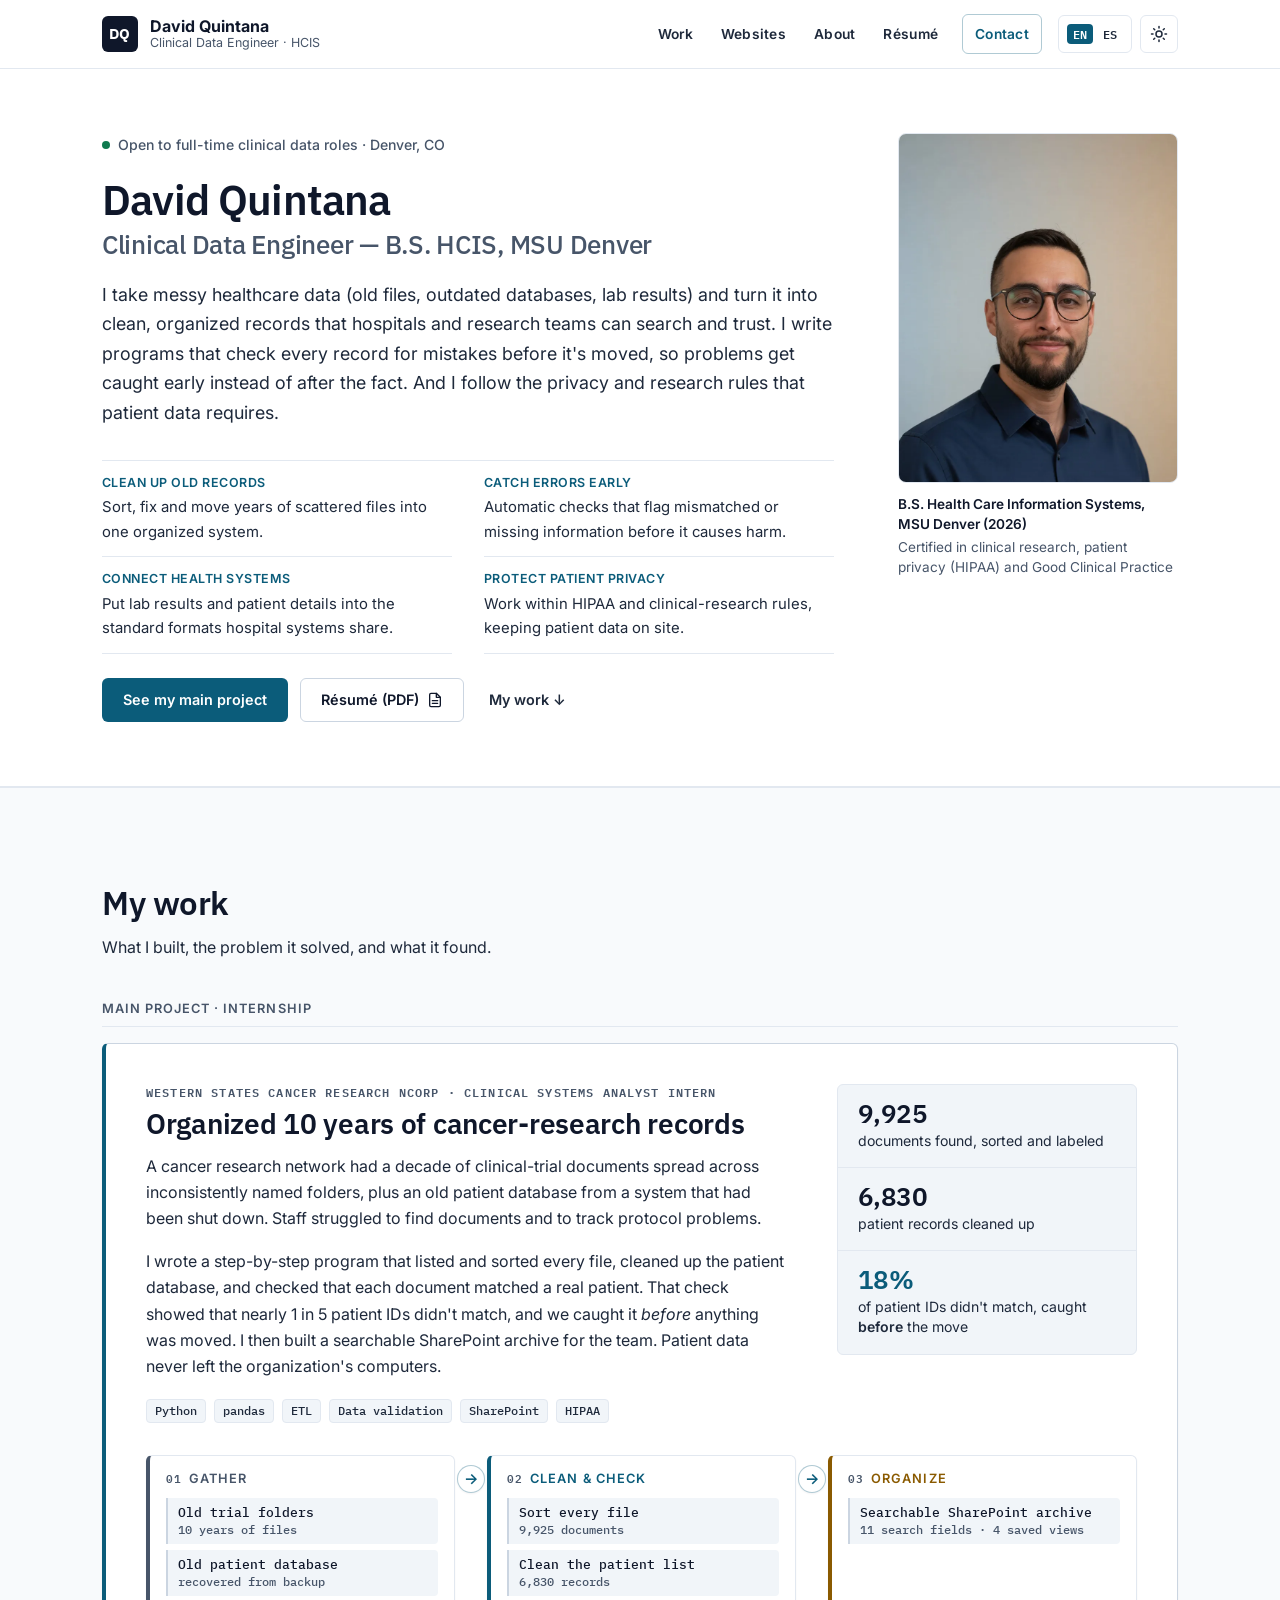
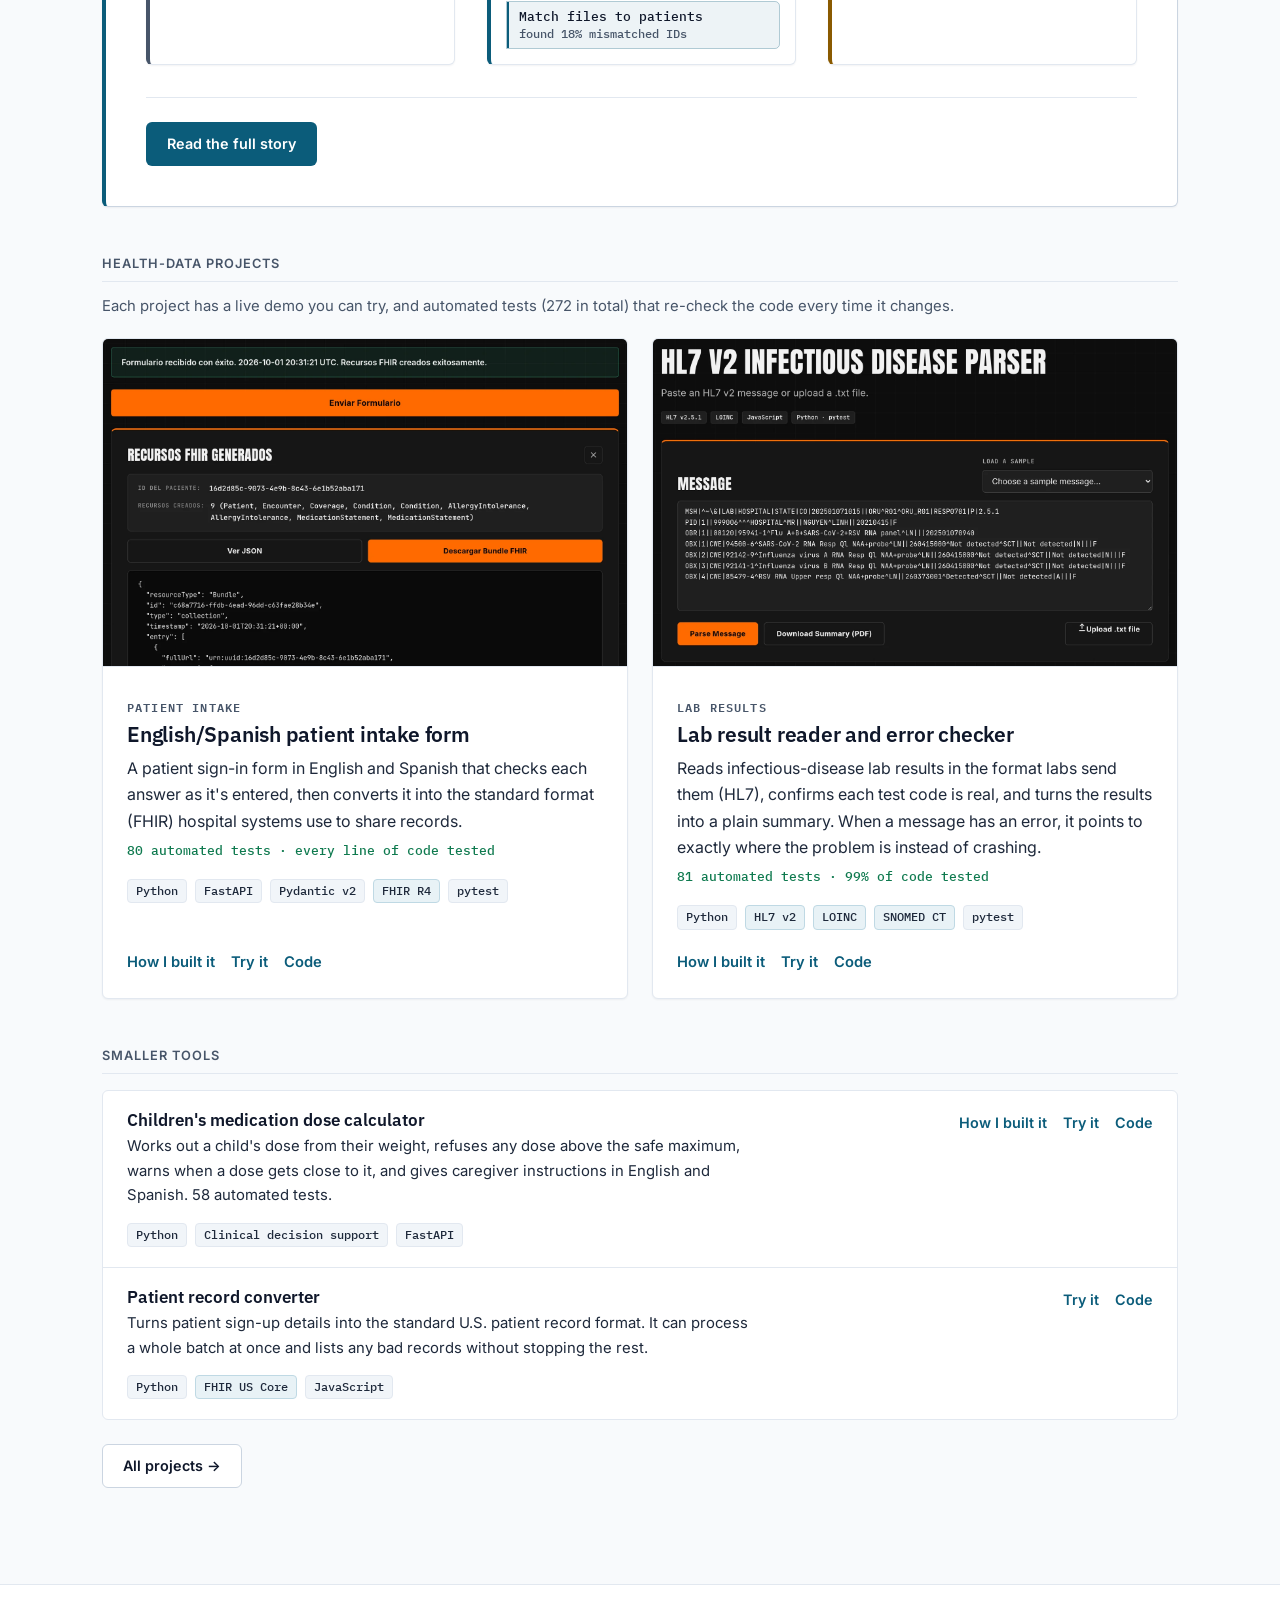
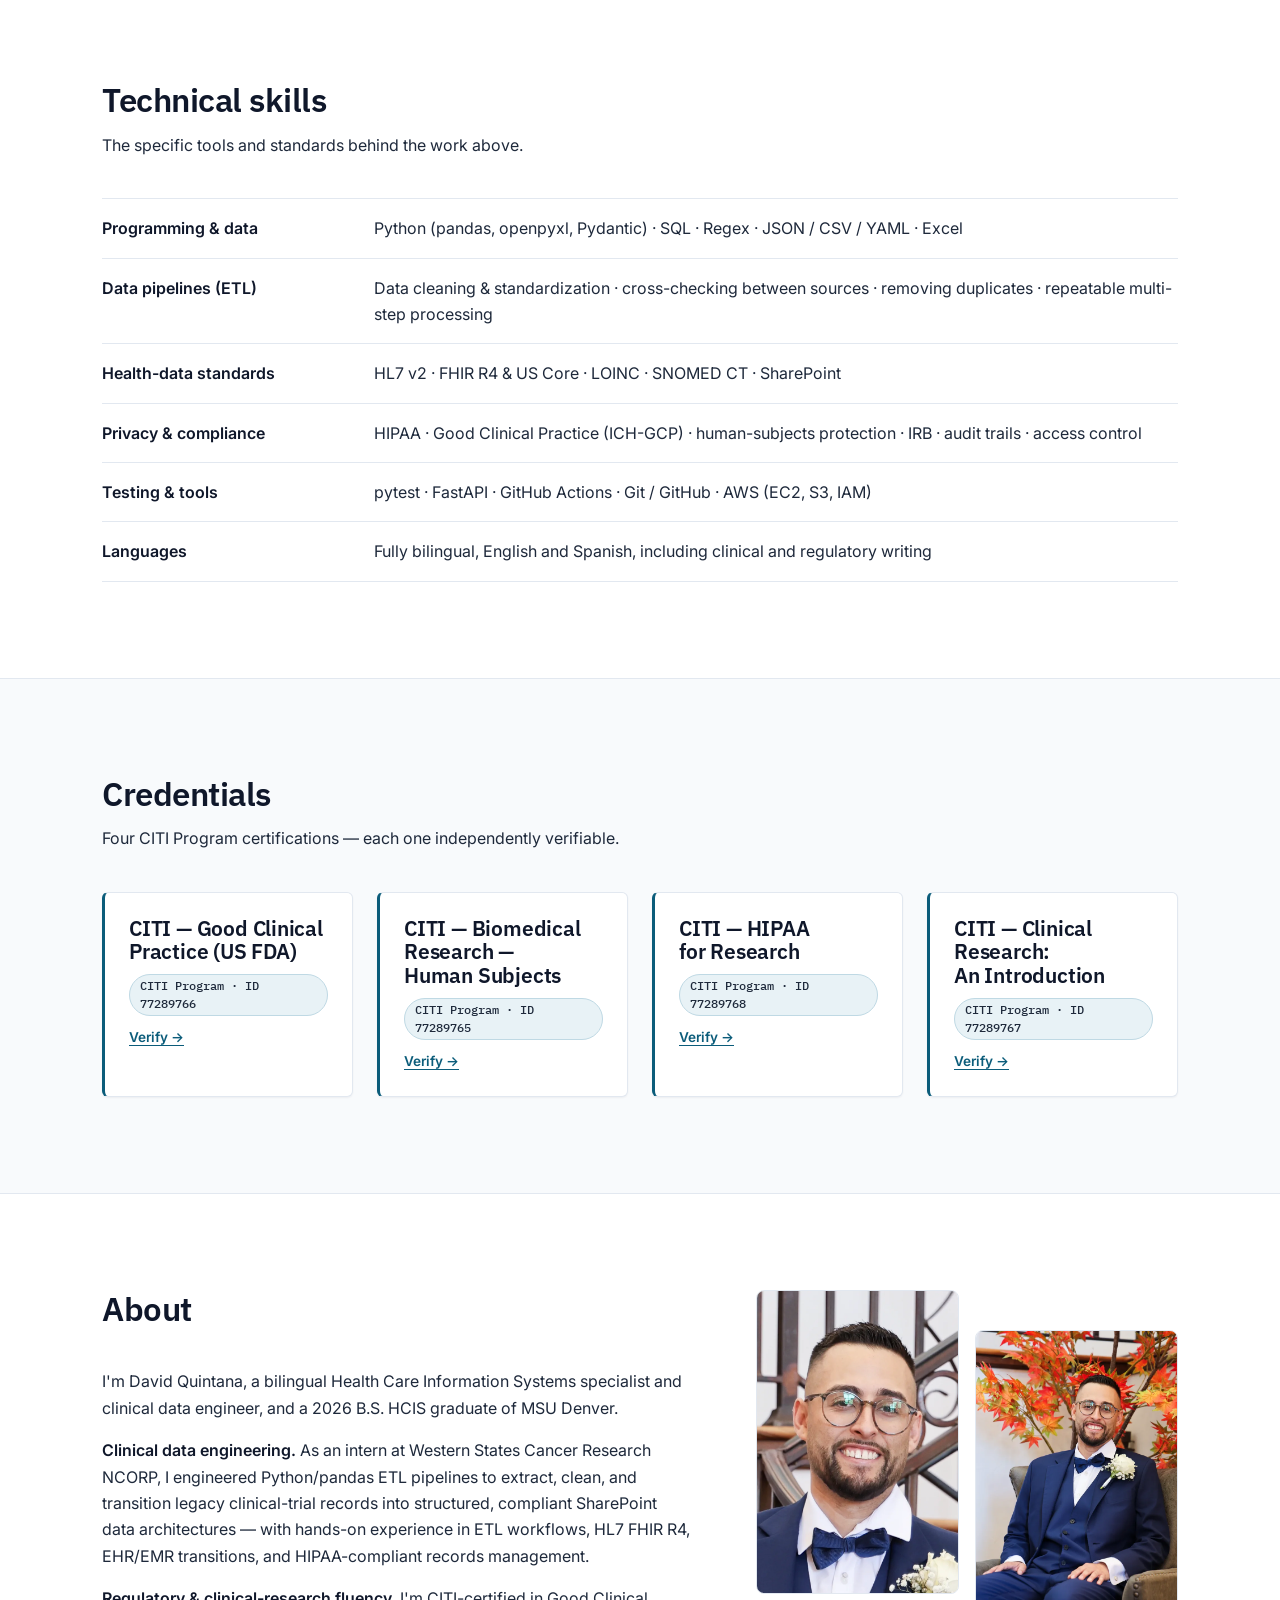
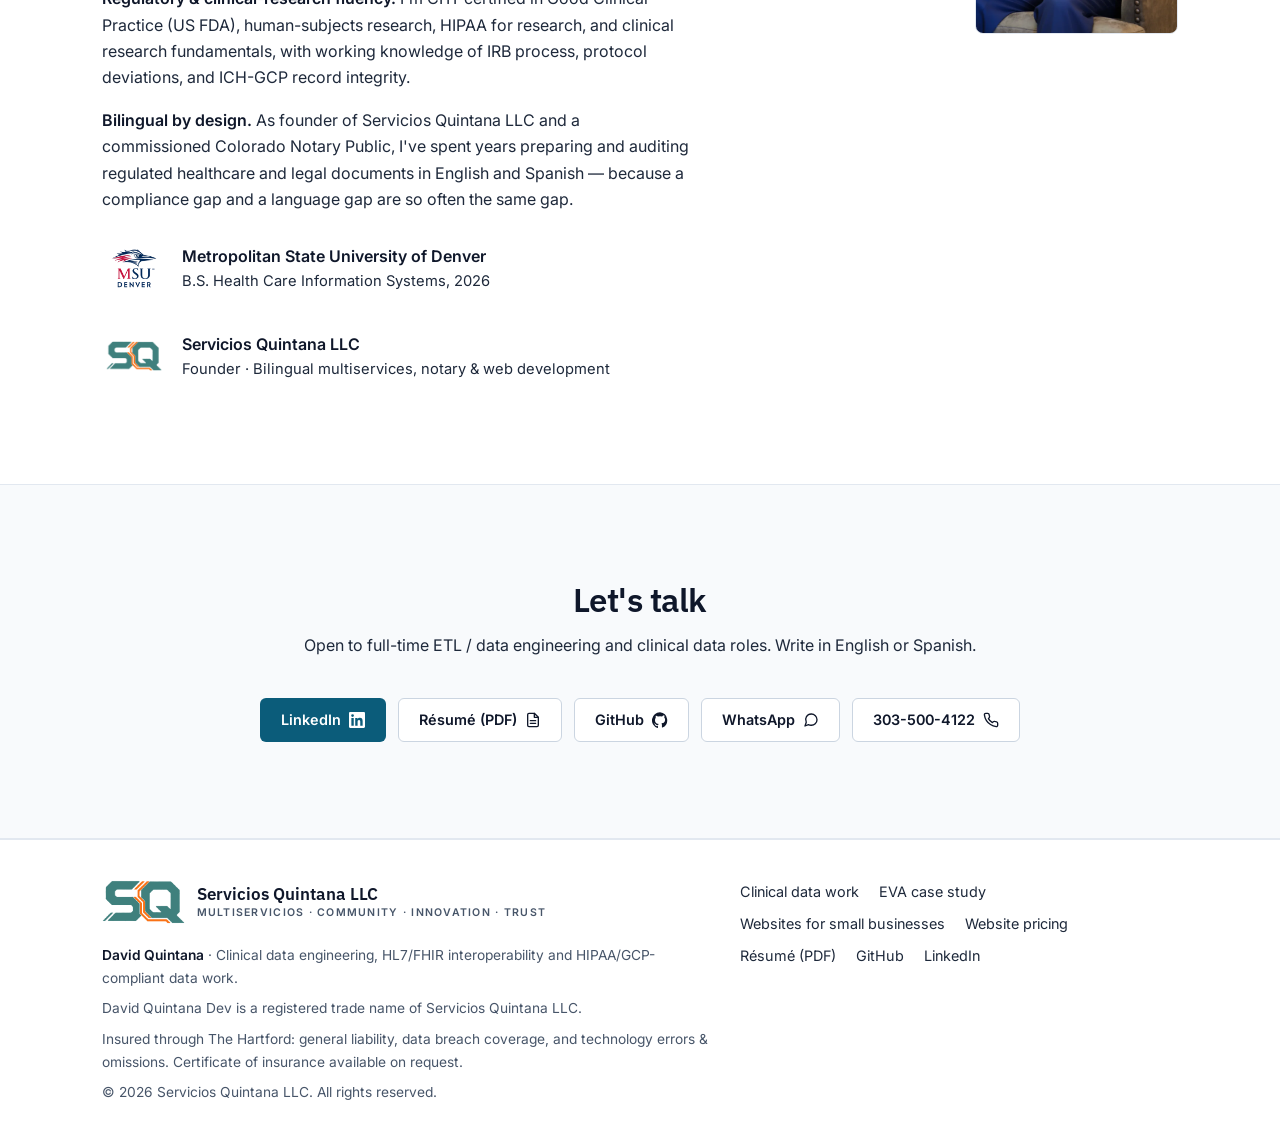
==== commit 9a6bcb3d: "Websites page for business owners; consistent navigation site-wide Rewrites the web development page" ====
--- a/index.html
+++ b/index.html
@@ -264,7 +264,7 @@
     <nav id="site-nav" class="site-nav" aria-label="Primary">
       <ul class="nav-list">
         <li><a href="hcis-portfolio.html"><span data-lang="en">Work</span><span data-lang="es" lang="es">Trabajo</span></a></li>
-        <li><a href="eva-ctms-case-study.html"><span data-lang="en">EVA case study</span><span data-lang="es" lang="es">Caso EVA</span></a></li>
+        <li><a href="web-dev.html"><span data-lang="en">Websites</span><span data-lang="es" lang="es">Sitios web</span></a></li>
         <li><a href="index.html#about"><span data-lang="en">About</span><span data-lang="es" lang="es">Sobre mí</span></a></li>
         <li><a href="resume.pdf" target="_blank" rel="noopener"><span data-lang="en">Résumé</span><span data-lang="es" lang="es">Currículum</span></a></li>
         <li><a class="nav-cta" href="index.html#contact"><span data-lang="en">Contact</span><span data-lang="es" lang="es">Contacto</span></a></li>
@@ -495,13 +495,13 @@
     </div>
     <nav aria-label="Footer">
       <ul class="footer-links">
-        <li><a href="hcis-portfolio.html"><span data-lang="en">Work</span><span data-lang="es" lang="es">Trabajo</span></a></li>
+        <li><a href="hcis-portfolio.html"><span data-lang="en">Clinical data work</span><span data-lang="es" lang="es">Trabajo en datos clínicos</span></a></li>
         <li><a href="eva-ctms-case-study.html"><span data-lang="en">EVA case study</span><span data-lang="es" lang="es">Caso EVA</span></a></li>
+        <li><a href="web-dev.html"><span data-lang="en">Websites for small businesses</span><span data-lang="es" lang="es">Sitios web para pequeños negocios</span></a></li>
+        <li><a href="pricing.html"><span data-lang="en">Website pricing</span><span data-lang="es" lang="es">Precios de sitios web</span></a></li>
         <li><a href="resume.pdf" target="_blank" rel="noopener"><span data-lang="en">Résumé (PDF)</span><span data-lang="es" lang="es">Currículum (PDF)</span></a></li>
         <li><a href="https://github.com/dquint32" target="_blank" rel="noopener">GitHub</a></li>
         <li><a href="https://www.linkedin.com/in/quintanadm95" target="_blank" rel="noopener">LinkedIn</a></li>
-        <li><a href="web-dev.html"><span data-lang="en">Web development for small businesses</span><span data-lang="es" lang="es">Desarrollo web para pequeñas empresas</span></a></li>
-        <li><a href="pricing.html"><span data-lang="en">Web pricing</span><span data-lang="es" lang="es">Precios web</span></a></li>
       </ul>
     </nav>
   </div>
--- a/styles.css
+++ b/styles.css
@@ -694,3 +694,38 @@
 @media (min-width: 760px) { .skills-list > div { grid-template-columns: 240px minmax(0, 1fr); } }
 .skills-list dt { font-weight: 600; color: var(--text); }
 .skills-list dd { margin: 0; color: var(--text-muted); }
+
+/* ==========================================================================
+   Websites page (2026-11): written for small-business owners
+   ========================================================================== */
+.trust-line { margin-top: var(--s6); font-size: 0.85rem; color: var(--text-faint); max-width: 72ch; }
+.site-card .thumb { aspect-ratio: 16 / 10; }
+.site-card .thumb img { object-position: top left; }
+.site-card .links a:first-child { font-weight: 700; }
+
+.steps { list-style: none; padding: 0; display: grid; gap: var(--s5); counter-reset: step; }
+@media (min-width: 760px) { .steps { grid-template-columns: repeat(4, minmax(0, 1fr)); } }
+.steps > li { margin: 0; padding-top: var(--s4); border-top: 2px solid var(--border); counter-increment: step; }
+.steps > li::before { content: counter(step); display: grid; place-items: center; width: 28px; height: 28px; margin-bottom: var(--s3); border-radius: 50%; background: var(--accent); color: var(--accent-ink); font: 600 0.85rem/1 var(--font-body); }
+.steps p { margin-top: var(--s2); font-size: 0.95rem; }
+
+.price-grid { grid-template-columns: repeat(auto-fit, minmax(min(100%, 230px), 1fr)); }
+.price-card { display: flex; flex-direction: column; }
+.price-card .price { margin-top: var(--s3); font-size: 1.5rem; color: var(--text); }
+.price-card .price-typ { margin-top: 2px; font-size: 0.85rem; color: var(--text-faint); }
+.price-card .price-typ + p { margin-top: var(--s3); font-size: 0.93rem; }
+.price-card.is-popular { border-color: var(--accent); box-shadow: inset 0 3px 0 var(--accent); }
+.price-flag { align-self: flex-start; margin-bottom: var(--s3); padding: 2px 8px; border-radius: 4px; background: var(--accent-soft); color: var(--accent); font-size: 0.75rem; font-weight: 600; }
+.price-extras { display: grid; gap: var(--s8); margin-top: var(--s10); }
+@media (min-width: 860px) { .price-extras { grid-template-columns: 1.2fr 1fr; gap: var(--s12); } }
+.price-extras h3 { margin-bottom: var(--s4); }
+@media (min-width: 560px) { .price-extras .checklist { columns: 2; column-gap: var(--s8); } }
+.price-extras .checklist li { break-inside: avoid; margin: 0 0 var(--s2); font-size: 0.95rem; }
+.cost-list { border-top: 1px solid var(--border); }
+.cost-list > div { display: flex; flex-wrap: wrap; justify-content: space-between; gap: var(--s1) var(--s4); padding: var(--s3) 0; border-bottom: 1px solid var(--border); }
+.cost-list dt { font-weight: 600; color: var(--text); }
+.cost-list dd { margin: 0; color: var(--text-muted); font-size: 0.93rem; }
+.cost-list + p { margin-top: var(--s3); font-size: 0.88rem; }
+.examples-strip { display: flex; flex-wrap: wrap; align-items: center; justify-content: space-between; gap: var(--s5) var(--s8); padding: var(--s6); border: 1px solid var(--border); border-radius: var(--radius-card); background: var(--surface); }
+.examples-strip h2 { font-size: clamp(1.25rem, 2vw, 1.5rem); }
+.examples-strip p { margin-top: var(--s2); }
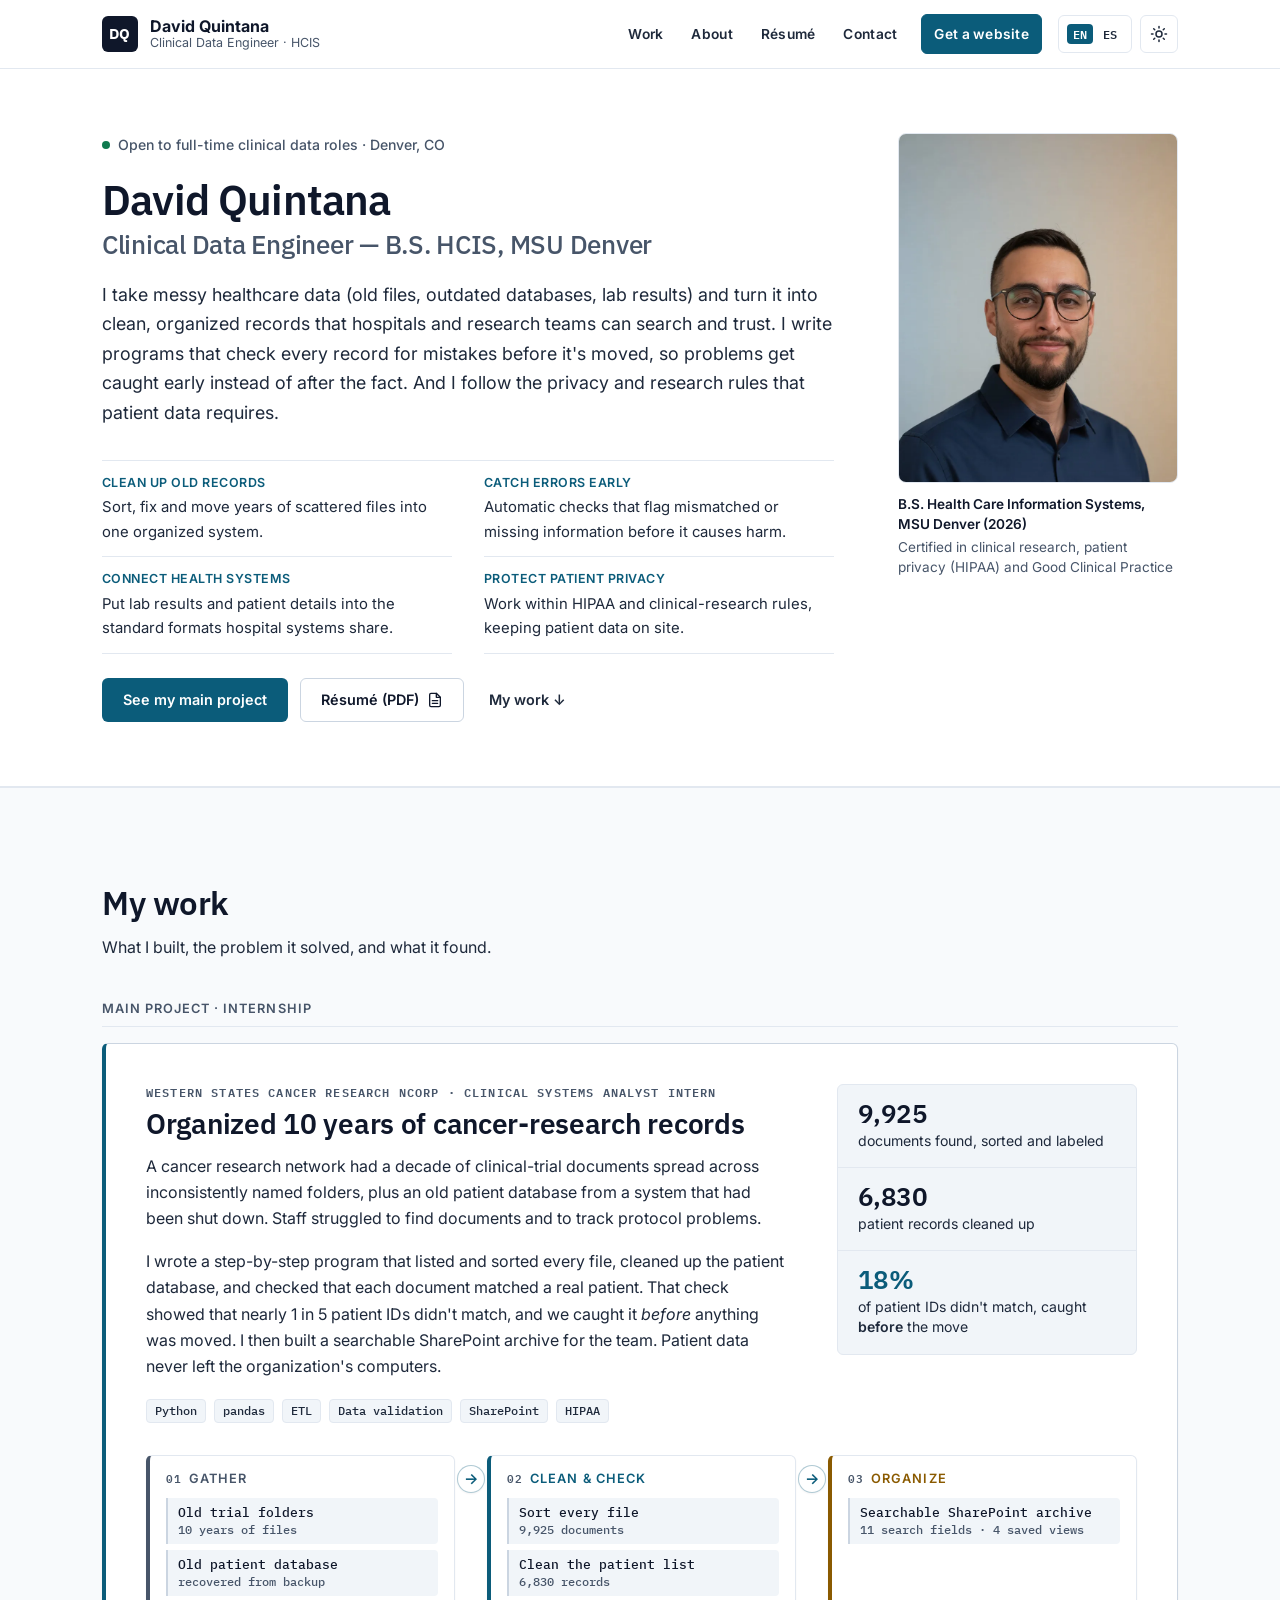
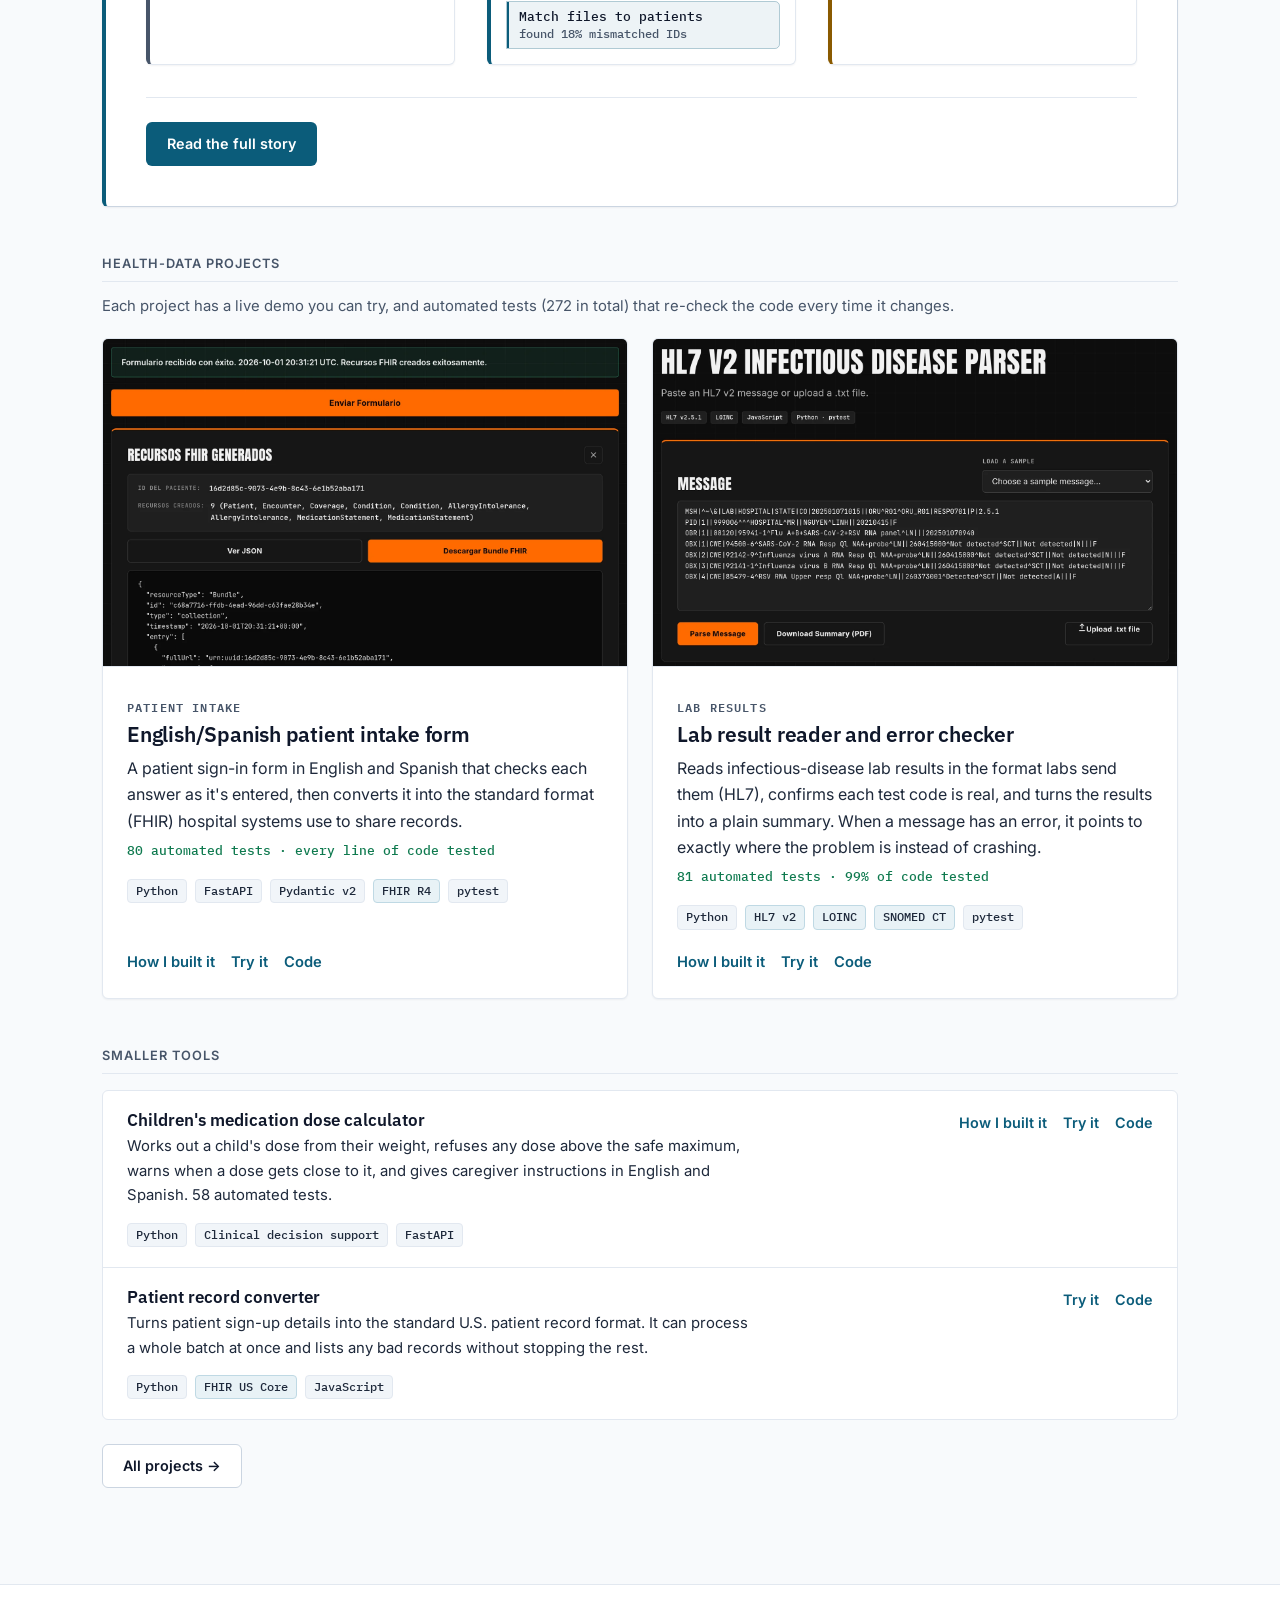
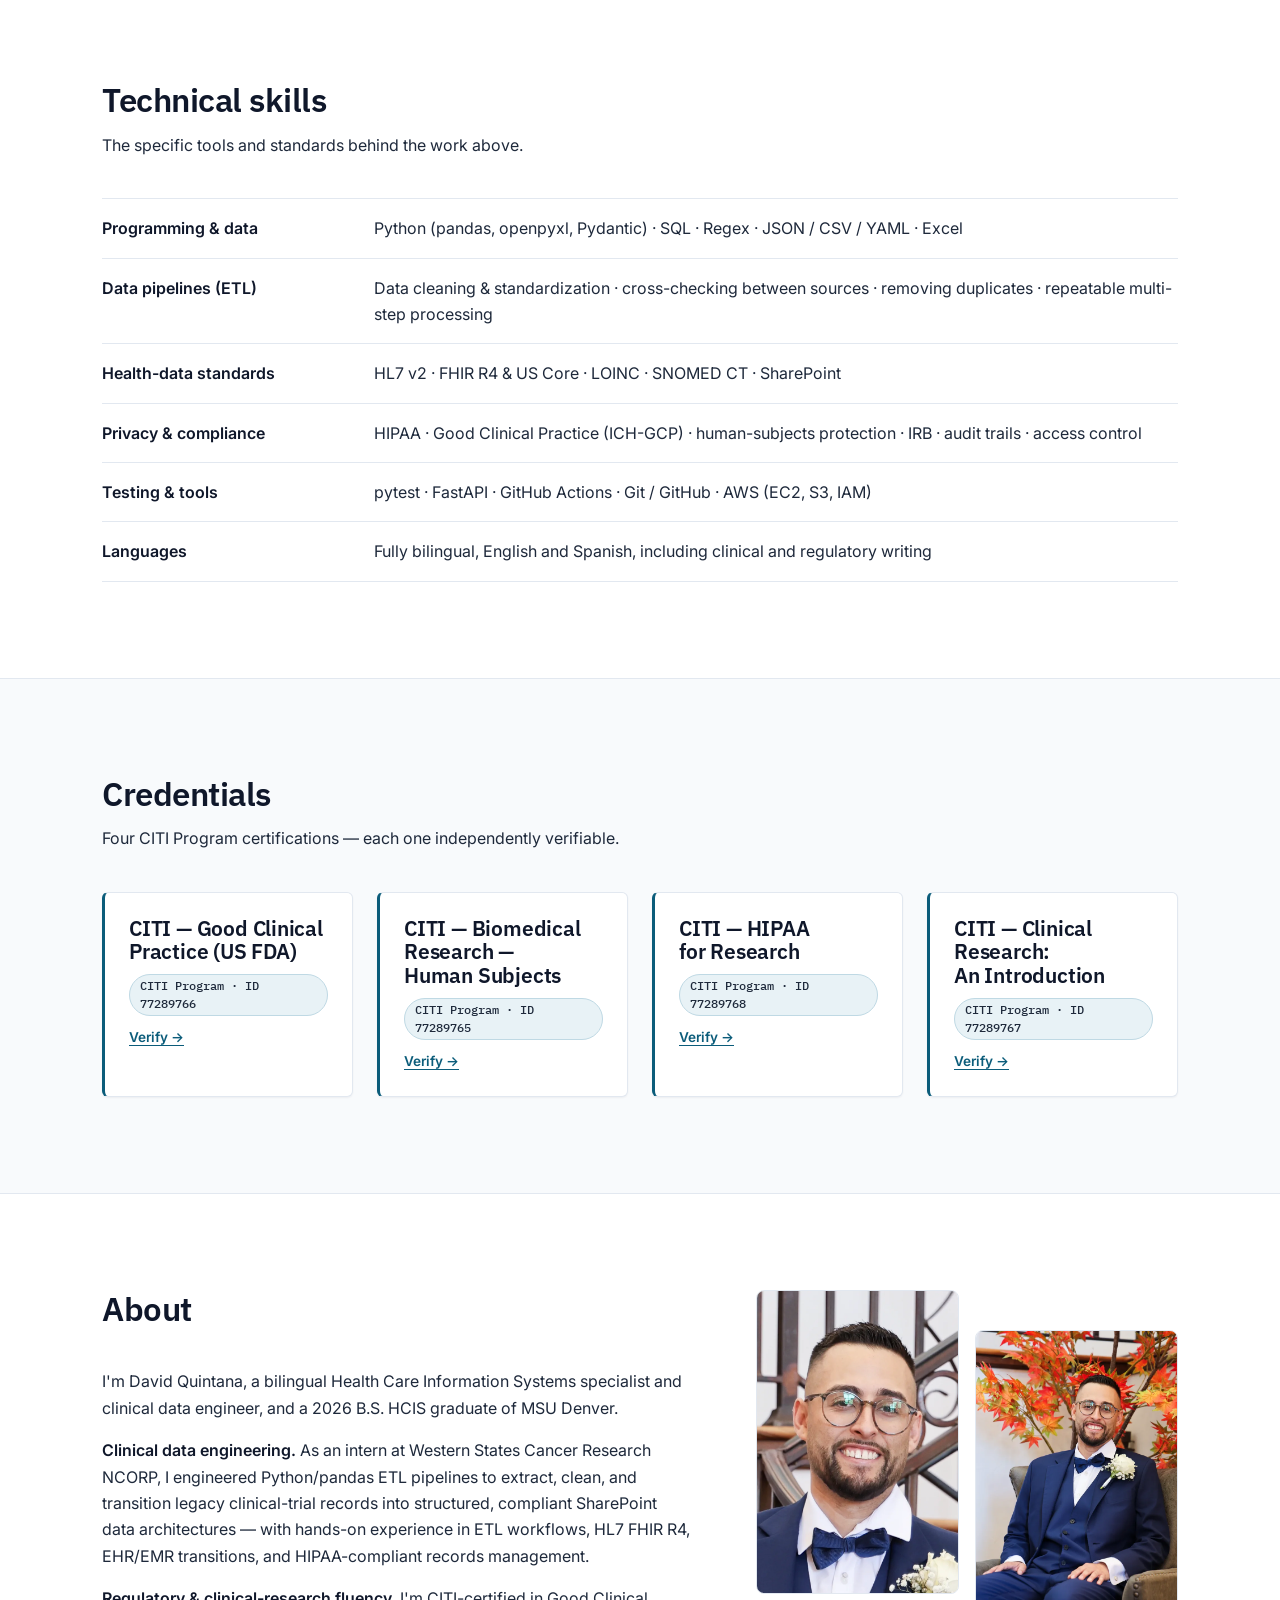
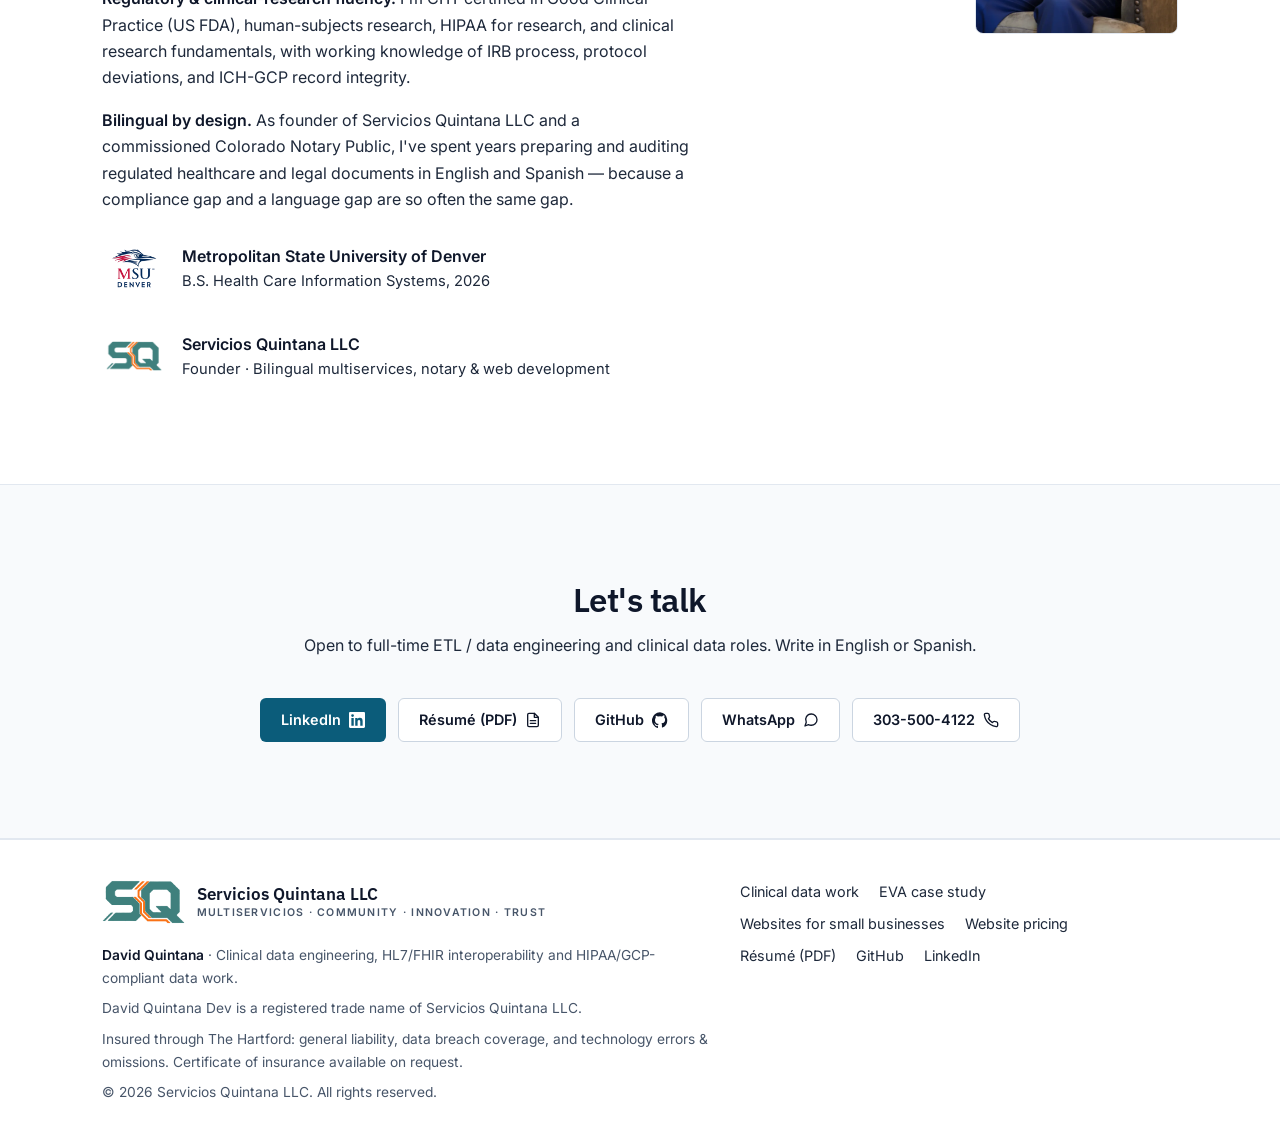
==== commit 3519dc2e: "Add "Get a website" button to the top-right of every page Makes the website-building offer easy to f" ====
--- a/index.html
+++ b/index.html
@@ -264,10 +264,10 @@
     <nav id="site-nav" class="site-nav" aria-label="Primary">
       <ul class="nav-list">
         <li><a href="hcis-portfolio.html"><span data-lang="en">Work</span><span data-lang="es" lang="es">Trabajo</span></a></li>
-        <li><a href="web-dev.html"><span data-lang="en">Websites</span><span data-lang="es" lang="es">Sitios web</span></a></li>
         <li><a href="index.html#about"><span data-lang="en">About</span><span data-lang="es" lang="es">Sobre mí</span></a></li>
         <li><a href="resume.pdf" target="_blank" rel="noopener"><span data-lang="en">Résumé</span><span data-lang="es" lang="es">Currículum</span></a></li>
-        <li><a class="nav-cta" href="index.html#contact"><span data-lang="en">Contact</span><span data-lang="es" lang="es">Contacto</span></a></li>
+        <li><a href="index.html#contact"><span data-lang="en">Contact</span><span data-lang="es" lang="es">Contacto</span></a></li>
+        <li><a class="nav-cta nav-cta-web" href="web-dev.html"><span data-lang="en">Get a website</span><span data-lang="es" lang="es">Haga su sitio web</span></a></li>
       </ul>
     </nav>
     <div class="header-tools">
--- a/styles.css
+++ b/styles.css
@@ -729,3 +729,8 @@
 .examples-strip { display: flex; flex-wrap: wrap; align-items: center; justify-content: space-between; gap: var(--s5) var(--s8); padding: var(--s6); border: 1px solid var(--border); border-radius: var(--radius-card); background: var(--surface); }
 .examples-strip h2 { font-size: clamp(1.25rem, 2vw, 1.5rem); }
 .examples-strip p { margin-top: var(--s2); }
+
+/* "Get a website" button: always the last, highlighted item in the top-right nav */
+.nav-list a.nav-cta-web { background: var(--accent); color: var(--accent-ink); border-color: var(--accent); }
+.nav-list a.nav-cta-web:hover { background: var(--accent-hover); border-color: var(--accent-hover); color: var(--accent-ink); }
+.nav-list a.nav-cta-web[aria-current="page"] { color: var(--accent-ink); box-shadow: 0 0 0 2px var(--bg), 0 0 0 4px var(--accent); }
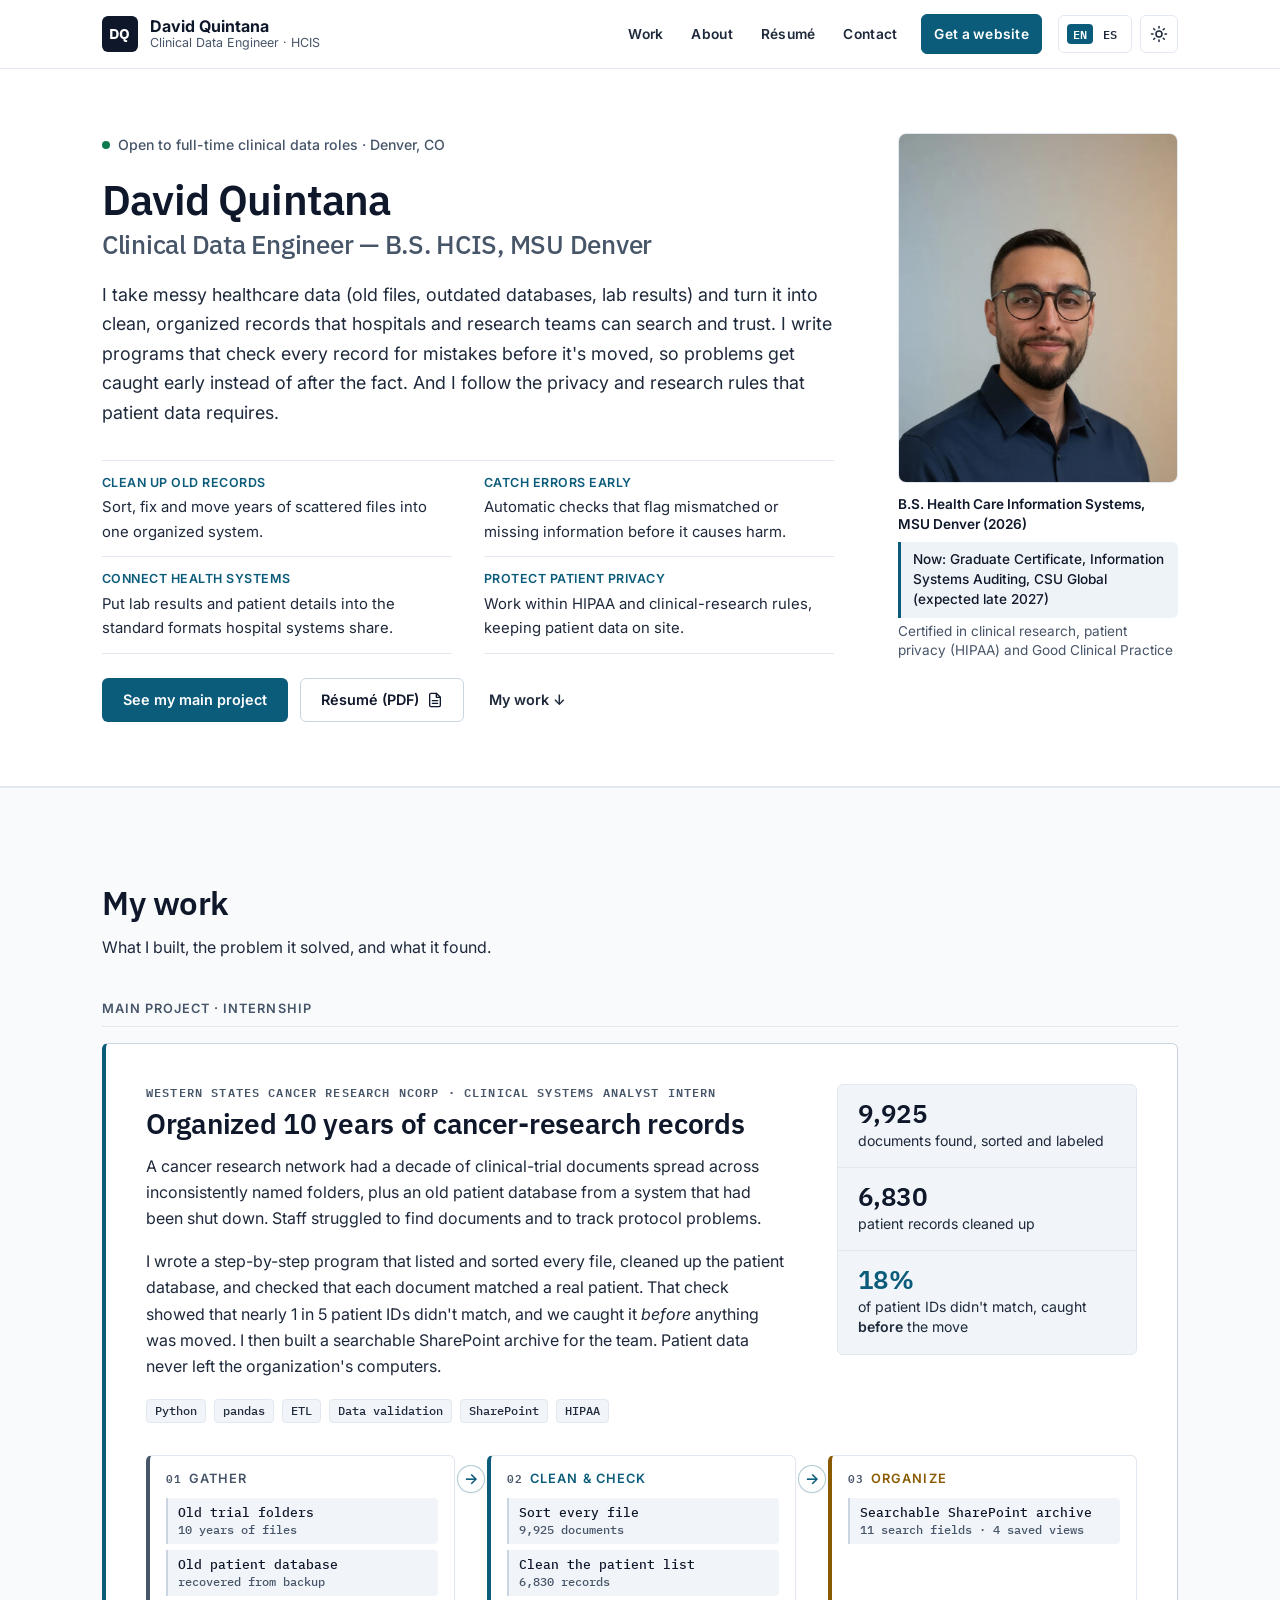
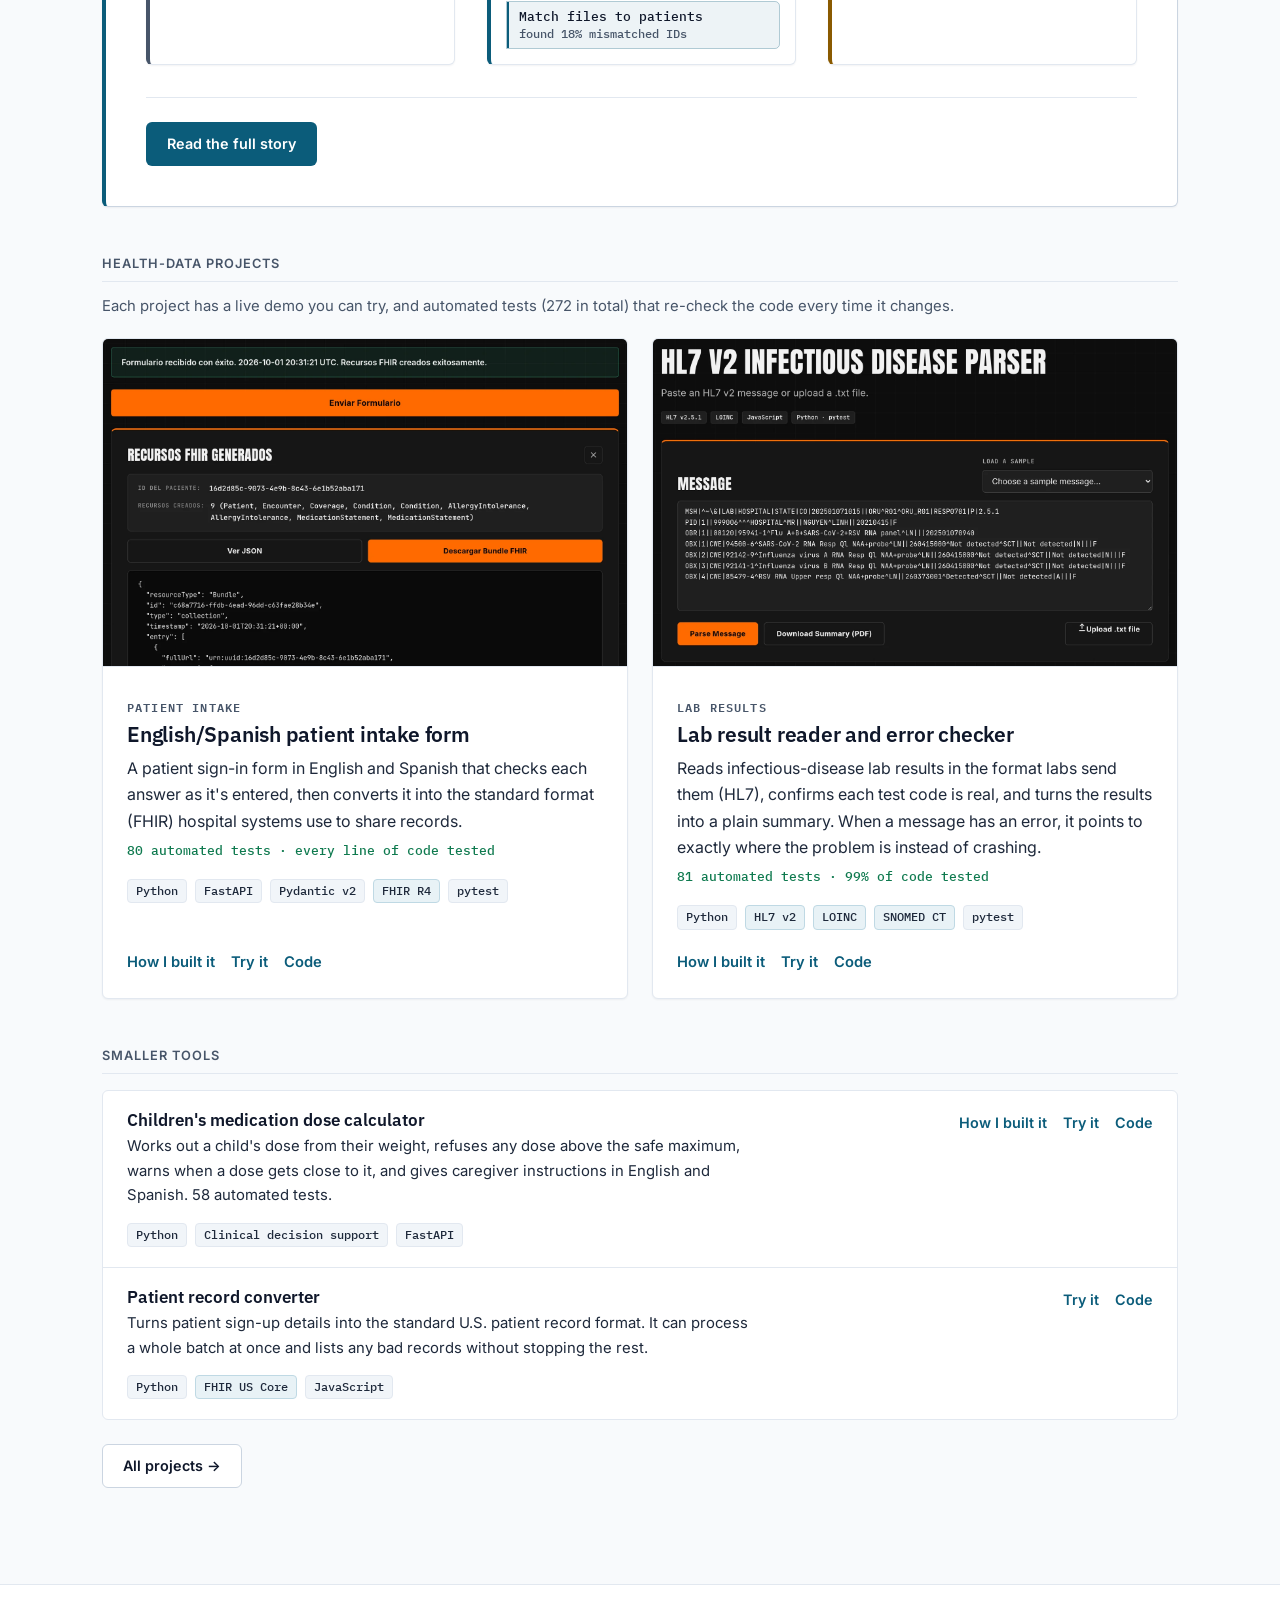
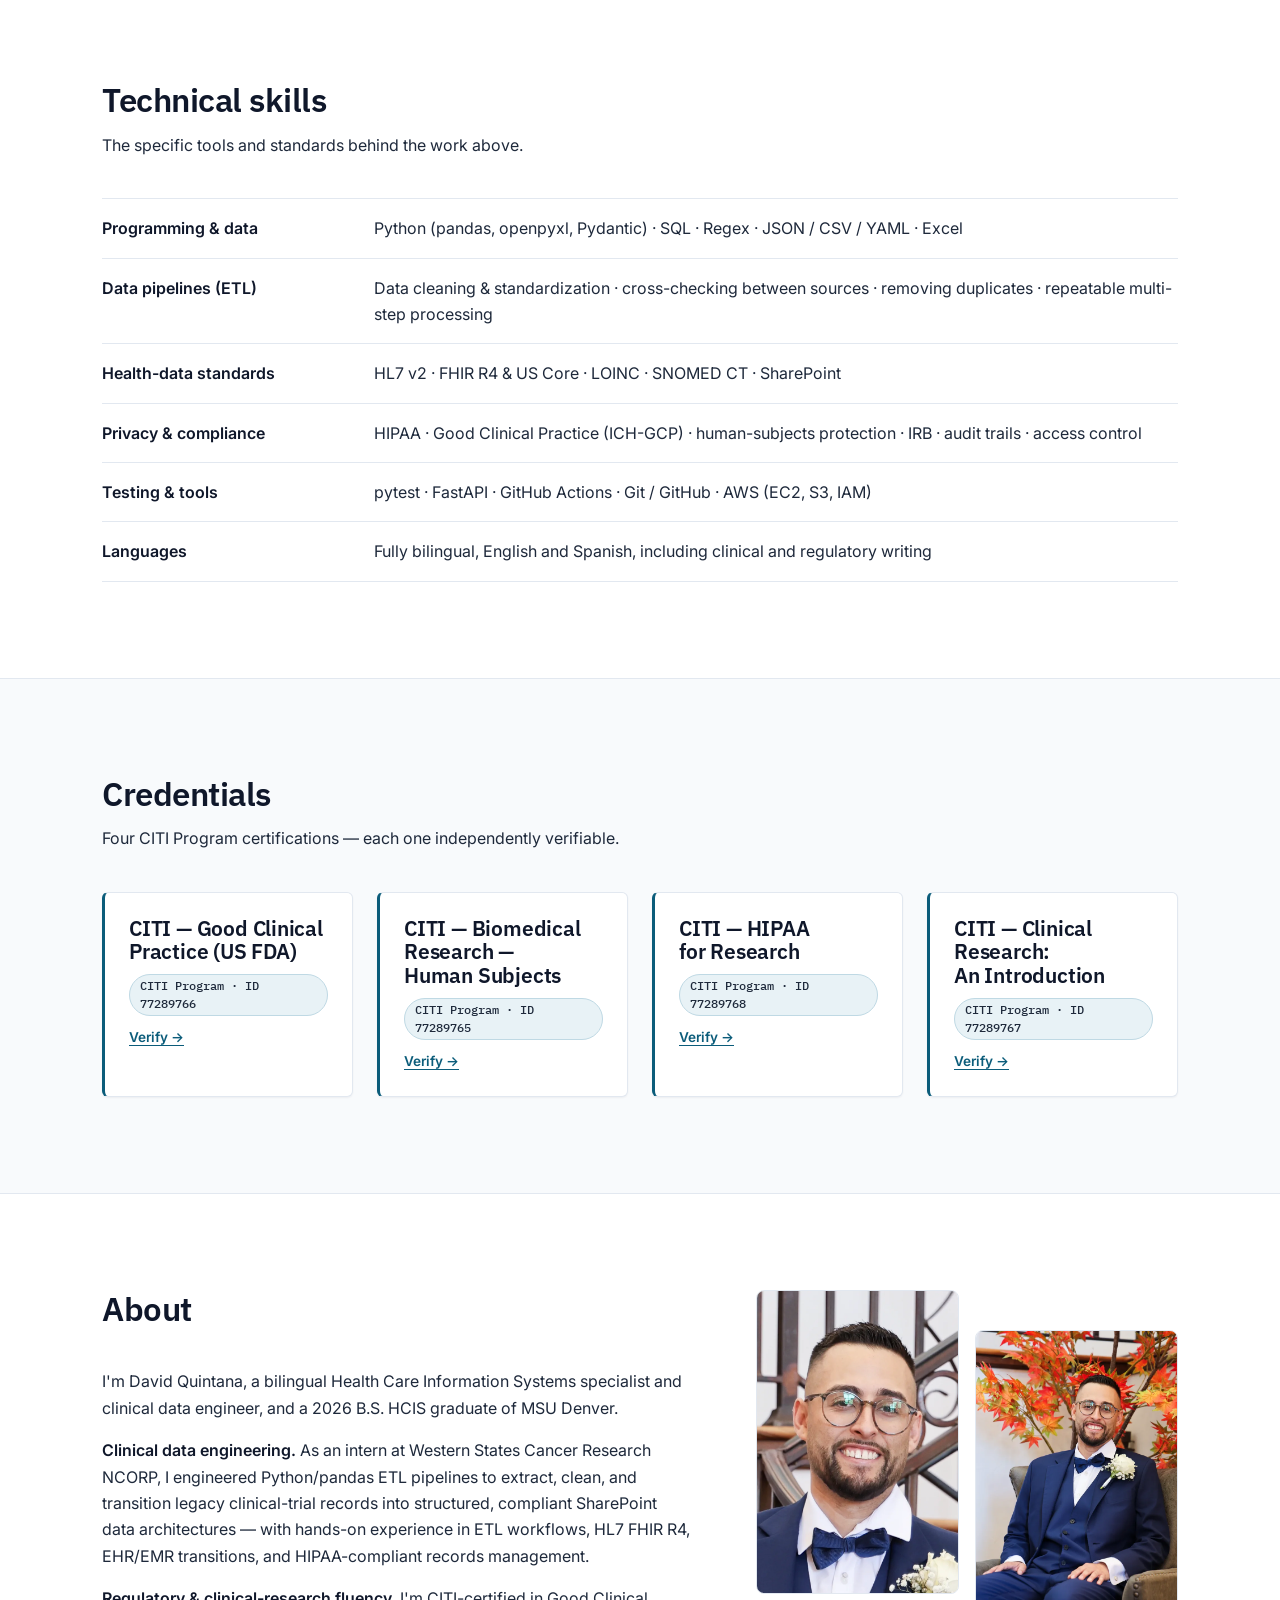
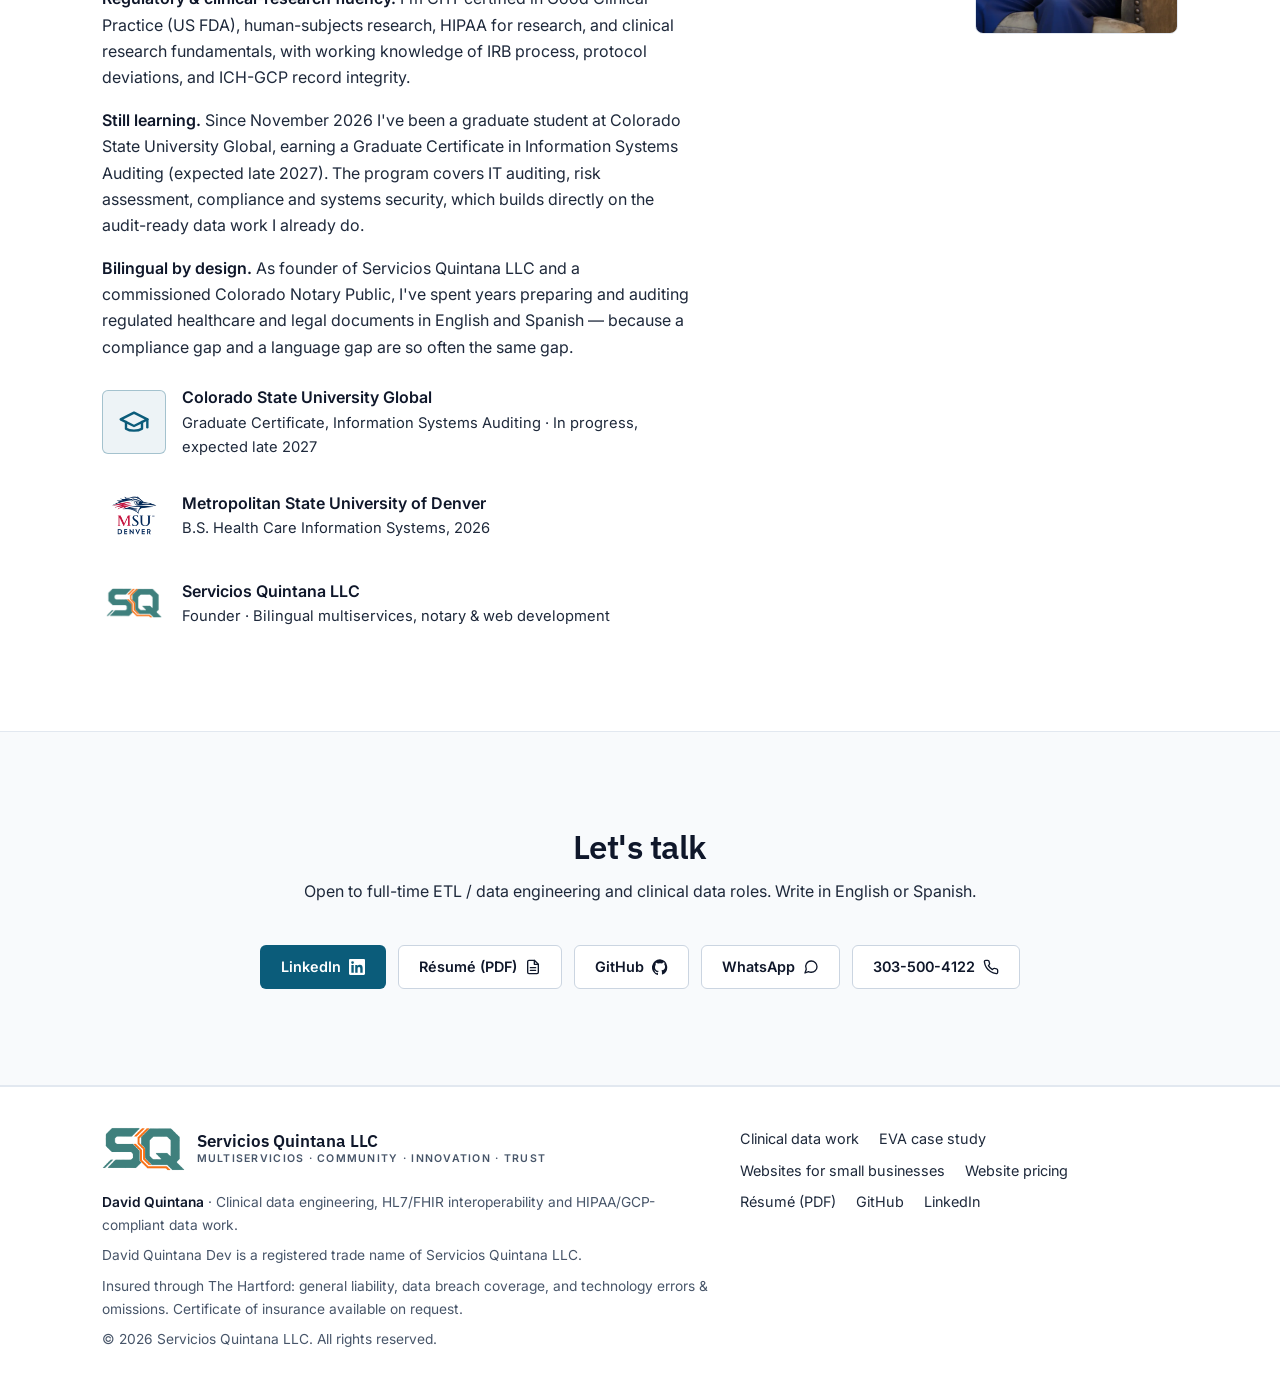
==== commit 23803fe0: "Add CSU Global graduate certificate; polish Spanish site-wide Continuing education - Homepage: "Now:" ====
--- a/index.html
+++ b/index.html
@@ -64,7 +64,7 @@
         "url": "https://davidquintana.dev/",
         "image": "https://davidquintana.dev/assets/img/profile.webp",
         "jobTitle": "Clinical Data Engineer",
-        "description": "David Quintana is a bilingual (English/Spanish) clinical data engineer based in Denver, Colorado, serving the Denver metro area, specializing in HL7 v2 and FHIR R4 interoperability and Python ETL pipelines for clinical research data. He is the owner of Servicios Quintana LLC.",
+        "description": "David Quintana is a bilingual (English/Spanish) clinical data engineer based in Denver, Colorado, serving the Denver metro area, specializing in HL7 v2 and FHIR R4 interoperability and Python ETL pipelines for clinical research data. He is pursuing a Graduate Certificate in Information Systems Auditing at Colorado State University Global (expected late 2027) and is the owner of Servicios Quintana LLC.",
         "address": {
           "@type": "PostalAddress",
           "addressLocality": "Denver",
@@ -100,7 +100,9 @@
           "pandas",
           "HIPAA",
           "GCP",
-          "ETL Pipelines"
+          "ETL Pipelines",
+          "Information Systems Auditing",
+          "IT Risk Assessment"
         ],
         "hasCredential": [
           {
@@ -248,6 +250,13 @@
         "name": "CITI Program",
         "alternateName": "Collaborative Institutional Training Initiative",
         "url": "https://about.citiprogram.org/"
+      },
+      {
+        "@type": "CollegeOrUniversity",
+        "@id": "https://csuglobal.edu/#organization",
+        "name": "Colorado State University Global",
+        "alternateName": "CSU Global",
+        "url": "https://csuglobal.edu/"
       }
     ]
   }
@@ -267,7 +276,7 @@
         <li><a href="index.html#about"><span data-lang="en">About</span><span data-lang="es" lang="es">Sobre mí</span></a></li>
         <li><a href="resume.pdf" target="_blank" rel="noopener"><span data-lang="en">Résumé</span><span data-lang="es" lang="es">Currículum</span></a></li>
         <li><a href="index.html#contact"><span data-lang="en">Contact</span><span data-lang="es" lang="es">Contacto</span></a></li>
-        <li><a class="nav-cta nav-cta-web" href="web-dev.html"><span data-lang="en">Get a website</span><span data-lang="es" lang="es">Haga su sitio web</span></a></li>
+        <li><a class="nav-cta nav-cta-web" href="web-dev.html"><span data-lang="en">Get a website</span><span data-lang="es" lang="es">Pida su sitio web</span></a></li>
       </ul>
     </nav>
     <div class="header-tools">
@@ -302,6 +311,7 @@
 <img src="assets/img/profile.webp" alt="Portrait of David Matthew Quintana" width="768" height="1352" fetchpriority="high" decoding="async">
 <figcaption>
 <span data-lang="en">B.S. Health Care Information Systems, MSU Denver (2026)</span><span data-lang="es" lang="es">Lic. en Sistemas de Información de Salud, MSU Denver (2026)</span>
+<span class="portrait-now" data-lang="en">Now: Graduate Certificate, Information Systems Auditing, CSU Global (expected late 2027)</span><span class="portrait-now" data-lang="es" lang="es">Actualmente: Certificado de Posgrado en Auditoría de Sistemas de Información, CSU Global (termino a finales de 2027)</span>
 <span class="portrait-sub" data-lang="en">Certified in clinical research, patient privacy (HIPAA) and Good Clinical Practice</span><span class="portrait-sub" data-lang="es" lang="es">Certificado en investigación clínica, privacidad del paciente (HIPAA) y Buenas Prácticas Clínicas</span>
 </figcaption>
 </figure>
@@ -359,7 +369,7 @@
 <p data-lang="es" lang="es">Un formulario de admisión en inglés y español que revisa cada respuesta al ingresarla y la convierte al formato estándar (FHIR) que usan los sistemas hospitalarios para compartir registros.</p>
 <p class="quality"><span data-lang="en">80 automated tests · every line of code tested</span><span data-lang="es" lang="es">80 pruebas automáticas · todo el código probado</span></p>
 <ul class="tags" aria-label="Technologies"><li><span class="tag">Python</span></li><li><span class="tag">FastAPI</span></li><li><span class="tag">Pydantic v2</span></li><li><span class="tag tag-std">FHIR R4</span></li><li><span class="tag">pytest</span></li></ul>
-<div class="links"><a href="intake-web-app.html"><span data-lang="en">How I built it</span><span data-lang="es" lang="es">Cómo lo hice</span></a><a href="https://dquint32.github.io/bilingual-patient-intake-fhir/" target="_blank" rel="noopener"><span data-lang="en">Try it</span><span data-lang="es" lang="es">Probarlo</span></a><a href="https://github.com/dquint32/bilingual-patient-intake-fhir" target="_blank" rel="noopener"><span data-lang="en">Code</span><span data-lang="es" lang="es">Código</span></a></div>
+<div class="links"><a href="intake-web-app.html"><span data-lang="en">How I built it</span><span data-lang="es" lang="es">Cómo lo hice</span></a><a href="https://dquint32.github.io/bilingual-patient-intake-fhir/" target="_blank" rel="noopener"><span data-lang="en">Try it</span><span data-lang="es" lang="es">Pruébelo</span></a><a href="https://github.com/dquint32/bilingual-patient-intake-fhir" target="_blank" rel="noopener"><span data-lang="en">Code</span><span data-lang="es" lang="es">Código</span></a></div>
 </div>
 </article>
 <article class="card project-card">
@@ -372,7 +382,7 @@
 <p data-lang="es" lang="es">Lee resultados de laboratorio de enfermedades infecciosas en el formato en que los envían los laboratorios (HL7), confirma que cada código de prueba sea válido y los resume en lenguaje claro. Si un mensaje tiene un error, indica exactamente dónde está en lugar de fallar.</p>
 <p class="quality"><span data-lang="en">81 automated tests · 99% of code tested</span><span data-lang="es" lang="es">81 pruebas automáticas · 99% del código probado</span></p>
 <ul class="tags" aria-label="Technologies"><li><span class="tag">Python</span></li><li><span class="tag tag-std">HL7 v2</span></li><li><span class="tag tag-std">LOINC</span></li><li><span class="tag tag-std">SNOMED CT</span></li><li><span class="tag">pytest</span></li></ul>
-<div class="links"><a href="hl7-parser.html"><span data-lang="en">How I built it</span><span data-lang="es" lang="es">Cómo lo hice</span></a><a href="https://dquint32.github.io/hl7-infectious-disease-parser/" target="_blank" rel="noopener"><span data-lang="en">Try it</span><span data-lang="es" lang="es">Probarlo</span></a><a href="https://github.com/dquint32/hl7-infectious-disease-parser" target="_blank" rel="noopener"><span data-lang="en">Code</span><span data-lang="es" lang="es">Código</span></a></div>
+<div class="links"><a href="hl7-parser.html"><span data-lang="en">How I built it</span><span data-lang="es" lang="es">Cómo lo hice</span></a><a href="https://dquint32.github.io/hl7-infectious-disease-parser/" target="_blank" rel="noopener"><span data-lang="en">Try it</span><span data-lang="es" lang="es">Pruébelo</span></a><a href="https://github.com/dquint32/hl7-infectious-disease-parser" target="_blank" rel="noopener"><span data-lang="en">Code</span><span data-lang="es" lang="es">Código</span></a></div>
 </div>
 </article>
 </div>
@@ -387,7 +397,7 @@
 <p data-lang="es" lang="es">Calcula la dosis de un niño según su peso, rechaza cualquier dosis por encima del máximo seguro, advierte cuando se acerca a ese límite y da instrucciones en inglés y español. 58 pruebas automáticas.</p>
 <ul class="tags" aria-label="Technologies"><li><span class="tag">Python</span></li><li><span class="tag">Clinical decision support</span></li><li><span class="tag">FastAPI</span></li></ul>
 </div>
-<div class="tool-links"><a href="pediatric-cds-calculator.html"><span data-lang="en">How I built it</span><span data-lang="es" lang="es">Cómo lo hice</span></a><a href="https://dquint32.github.io/bilingual-pediatric-CDS-dosage-calculator/" target="_blank" rel="noopener"><span data-lang="en">Try it</span><span data-lang="es" lang="es">Probarlo</span></a><a href="https://github.com/dquint32/bilingual-pediatric-CDS-dosage-calculator" target="_blank" rel="noopener"><span data-lang="en">Code</span><span data-lang="es" lang="es">Código</span></a></div>
+<div class="tool-links"><a href="pediatric-cds-calculator.html"><span data-lang="en">How I built it</span><span data-lang="es" lang="es">Cómo lo hice</span></a><a href="https://dquint32.github.io/bilingual-pediatric-CDS-dosage-calculator/" target="_blank" rel="noopener"><span data-lang="en">Try it</span><span data-lang="es" lang="es">Pruébelo</span></a><a href="https://github.com/dquint32/bilingual-pediatric-CDS-dosage-calculator" target="_blank" rel="noopener"><span data-lang="en">Code</span><span data-lang="es" lang="es">Código</span></a></div>
 </li>
 <li class="tool-row">
 <div class="tool-main">
@@ -397,7 +407,7 @@
 <p data-lang="es" lang="es">Convierte los datos de registro de un paciente al formato estándar de EE. UU. Puede procesar un lote completo y lista los registros con errores sin detener el resto.</p>
 <ul class="tags" aria-label="Technologies"><li><span class="tag">Python</span></li><li><span class="tag tag-std">FHIR US Core</span></li><li><span class="tag">JavaScript</span></li></ul>
 </div>
-<div class="tool-links"><a href="https://dquint32.github.io/fhir-patient-converter/" target="_blank" rel="noopener"><span data-lang="en">Try it</span><span data-lang="es" lang="es">Probarlo</span></a><a href="https://github.com/dquint32/fhir-patient-converter" target="_blank" rel="noopener"><span data-lang="en">Code</span><span data-lang="es" lang="es">Código</span></a></div>
+<div class="tool-links"><a href="https://dquint32.github.io/fhir-patient-converter/" target="_blank" rel="noopener"><span data-lang="en">Try it</span><span data-lang="es" lang="es">Pruébelo</span></a><a href="https://github.com/dquint32/fhir-patient-converter" target="_blank" rel="noopener"><span data-lang="en">Code</span><span data-lang="es" lang="es">Código</span></a></div>
 </li>
 </ul>
 <div class="btn-row"><a class="btn btn-secondary" href="hcis-portfolio.html"><span data-lang="en">All projects →</span><span data-lang="es" lang="es">Todos los proyectos →</span></a></div>
@@ -441,11 +451,19 @@
 <div data-lang="en" class="prose"><p>I'm David Quintana, a bilingual Health Care Information Systems specialist and clinical data engineer, and a 2026 B.S. HCIS graduate of MSU Denver.</p>
 <p><strong>Clinical data engineering.</strong> As an intern at Western States Cancer Research NCORP, I engineered Python/pandas ETL pipelines to extract, clean, and transition legacy clinical-trial records into structured, compliant SharePoint data architectures — with hands-on experience in ETL workflows, HL7 FHIR R4, EHR/EMR transitions, and HIPAA-compliant records management.</p>
 <p><strong>Regulatory &amp; clinical-research fluency.</strong> I'm CITI-certified in Good Clinical Practice (US FDA), human-subjects research, HIPAA for research, and clinical research fundamentals, with working knowledge of IRB process, protocol deviations, and ICH-GCP record integrity.</p>
+<p><strong>Still learning.</strong> Since November 2026 I've been a graduate student at Colorado State University Global, earning a Graduate Certificate in Information Systems Auditing (expected late 2027). The program covers IT auditing, risk assessment, compliance and systems security, which builds directly on the audit-ready data work I already do.</p>
 <p><strong>Bilingual by design.</strong> As founder of Servicios Quintana LLC and a commissioned Colorado Notary Public, I've spent years preparing and auditing regulated healthcare and legal documents in English and Spanish — because a compliance gap and a language gap are so often the same gap.</p></div>
 <div data-lang="es" lang="es" class="prose"><p>Soy David Quintana, especialista bilingüe en Sistemas de Información de Salud e ingeniero de datos clínicos, graduado en 2026 de la Licenciatura en HCIS de MSU Denver.</p>
 <p><strong>Ingeniería de datos clínicos.</strong> Como practicante en Western States Cancer Research NCORP, diseñé pipelines ETL en Python/pandas para extraer, limpiar y migrar registros heredados de ensayos clínicos a arquitecturas de datos estructuradas y conformes en SharePoint — con experiencia práctica en flujos ETL, HL7 FHIR R4, transiciones EHR/EMR y gestión de registros conforme a HIPAA.</p>
 <p><strong>Fluidez regulatoria y de investigación clínica.</strong> Tengo certificaciones CITI en Buenas Prácticas Clínicas (US FDA), investigación con sujetos humanos, HIPAA para investigación y fundamentos de investigación clínica, con conocimiento práctico del proceso IRB, desviaciones de protocolo e integridad de registros ICH-GCP.</p>
+<p><strong>Sigo aprendiendo.</strong> Desde noviembre de 2026 soy estudiante de posgrado en Colorado State University Global, donde curso un Certificado de Posgrado en Auditoría de Sistemas de Información (termino a finales de 2027). El programa abarca auditoría de TI, evaluación de riesgos, cumplimiento y seguridad de sistemas, y se basa directamente en el trabajo de datos listos para auditoría que ya hago.</p>
 <p><strong>Bilingüe por diseño.</strong> Como fundador de Servicios Quintana LLC y Notary Public comisionado en Colorado, he pasado años preparando y auditando documentos médicos y legales regulados en inglés y español — porque una brecha de cumplimiento y una brecha de idioma son, con demasiada frecuencia, la misma brecha.</p></div>
+<div class="edu edu-current">
+<span class="edu-icon"><svg class="edu-icon-svg" viewBox="0 0 24 24" fill="none" stroke="currentColor" stroke-width="1.8" stroke-linecap="round" stroke-linejoin="round" aria-hidden="true"><path d="M22 10 12 5 2 10l10 5 10-5z"/><path d="M6 12v5c3 2 9 2 12 0v-5"/><path d="M22 10v6"/></svg></span>
+<div><p>Colorado State University Global</p>
+<p data-lang="en">Graduate Certificate, Information Systems Auditing · In progress, expected late 2027</p>
+<p data-lang="es" lang="es">Certificado de Posgrado, Auditoría de Sistemas de Información · En curso, termino a finales de 2027</p></div>
+</div>
 <div class="edu">
 <img src="assets/img/msu-denver-logo.webp" alt="MSU Denver logo" width="400" height="400" loading="lazy" decoding="async">
 <div><p data-lang="en">Metropolitan State University of Denver</p>
@@ -471,7 +489,7 @@
 <div class="contact-panel">
 <div class="section-head center"><h2 data-lang="en">Let's talk</h2>
 <h2 data-lang="es" lang="es">Hablemos</h2><p data-lang="en">Open to full-time ETL / data engineering and clinical data roles. Write in English or Spanish.</p>
-<p data-lang="es" lang="es">Disponible para roles de ETL / ingeniería de datos y datos clínicos. Escríbeme en inglés o español.</p></div>
+<p data-lang="es" lang="es">Disponible para roles de ETL / ingeniería de datos y datos clínicos. Escríbame en inglés o en español.</p></div>
 <div class="contact-links">
 <a class="btn btn-primary" href="https://www.linkedin.com/in/quintanadm95" target="_blank" rel="noopener"><span data-lang="en">LinkedIn</span><span data-lang="es" lang="es">LinkedIn</span><svg viewBox="0 0 24 24" fill="currentColor" aria-hidden="true"><path d="M20.45 20.45h-3.56v-5.57c0-1.33-.02-3.04-1.85-3.04-1.85 0-2.14 1.45-2.14 2.94v5.67H9.34V9h3.42v1.56h.05a3.75 3.75 0 0 1 3.37-1.85c3.6 0 4.27 2.37 4.27 5.46v6.28zM5.34 7.43a2.06 2.06 0 1 1 0-4.13 2.06 2.06 0 0 1 0 4.13zM7.12 20.45H3.56V9h3.56v11.45zM22.22 0H1.77C.79 0 0 .77 0 1.73v20.54C0 23.23.79 24 1.77 24h20.45c.98 0 1.78-.77 1.78-1.73V1.73C24 .77 23.2 0 22.22 0z"/></svg></a>
 <a class="btn btn-secondary" href="resume.pdf" target="_blank" rel="noopener"><span data-lang="en">Résumé (PDF)</span><span data-lang="es" lang="es">Currículum (PDF)</span><svg viewBox="0 0 24 24" fill="none" stroke="currentColor" stroke-width="2" stroke-linecap="round" stroke-linejoin="round" aria-hidden="true"><path d="M14 2H6a2 2 0 0 0-2 2v16a2 2 0 0 0 2 2h12a2 2 0 0 0 2-2V8z"/><path d="M14 2v6h6M16 13H8M16 17H8"/></svg></a>
--- a/styles.css
+++ b/styles.css
@@ -734,3 +734,8 @@
 .nav-list a.nav-cta-web { background: var(--accent); color: var(--accent-ink); border-color: var(--accent); }
 .nav-list a.nav-cta-web:hover { background: var(--accent-hover); border-color: var(--accent-hover); color: var(--accent-ink); }
 .nav-list a.nav-cta-web[aria-current="page"] { color: var(--accent-ink); box-shadow: 0 0 0 2px var(--bg), 0 0 0 4px var(--accent); }
+
+/* Continuing education (2026-11): CSU Global graduate certificate */
+.portrait figcaption .portrait-now { margin-top: var(--s2); padding: var(--s2) var(--s3); border-left: 3px solid var(--accent); background: var(--accent-soft); border-radius: 0 var(--radius) var(--radius) 0; font-weight: 500; color: var(--text); }
+.edu-icon { flex: none; display: grid; place-items: center; width: 64px; height: 64px; border-radius: var(--radius); background: var(--accent-soft); color: var(--accent); border: 1px solid var(--accent-line); }
+.edu-icon-svg { width: 32px; height: 32px; }
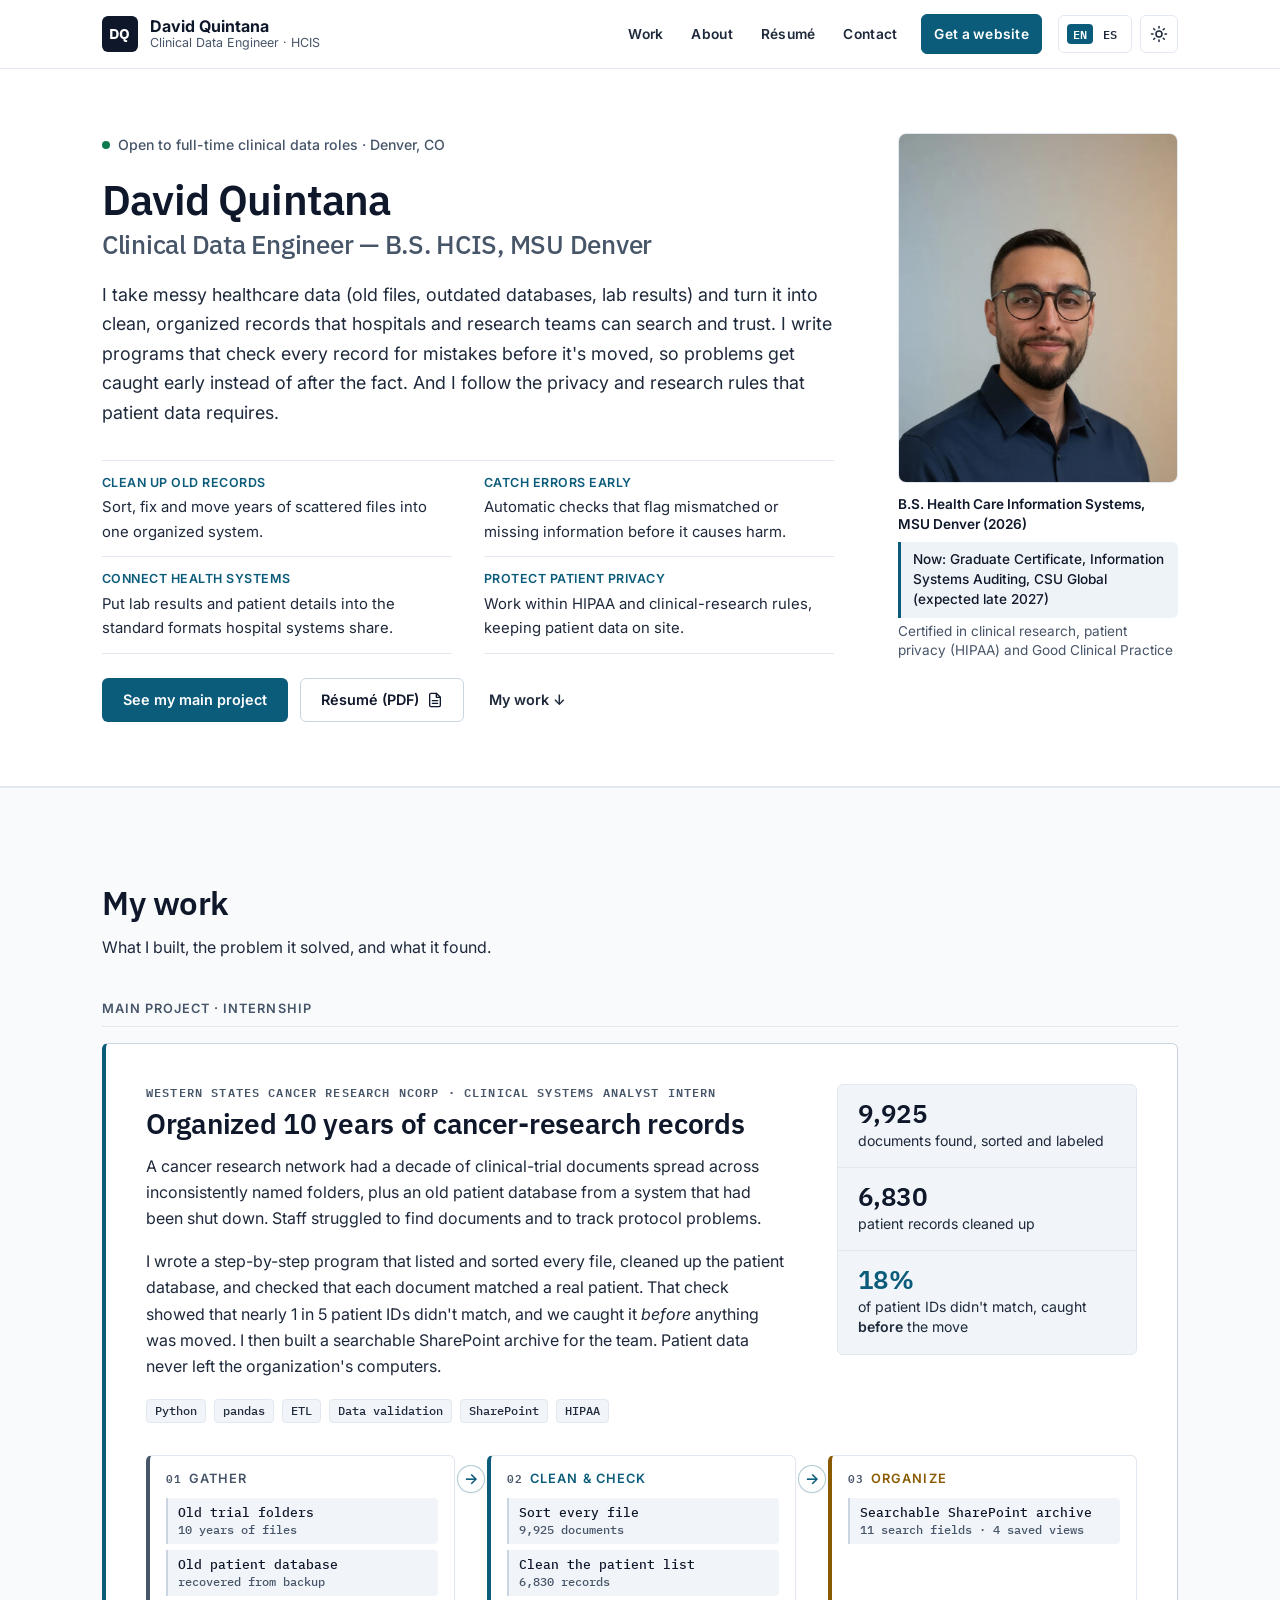
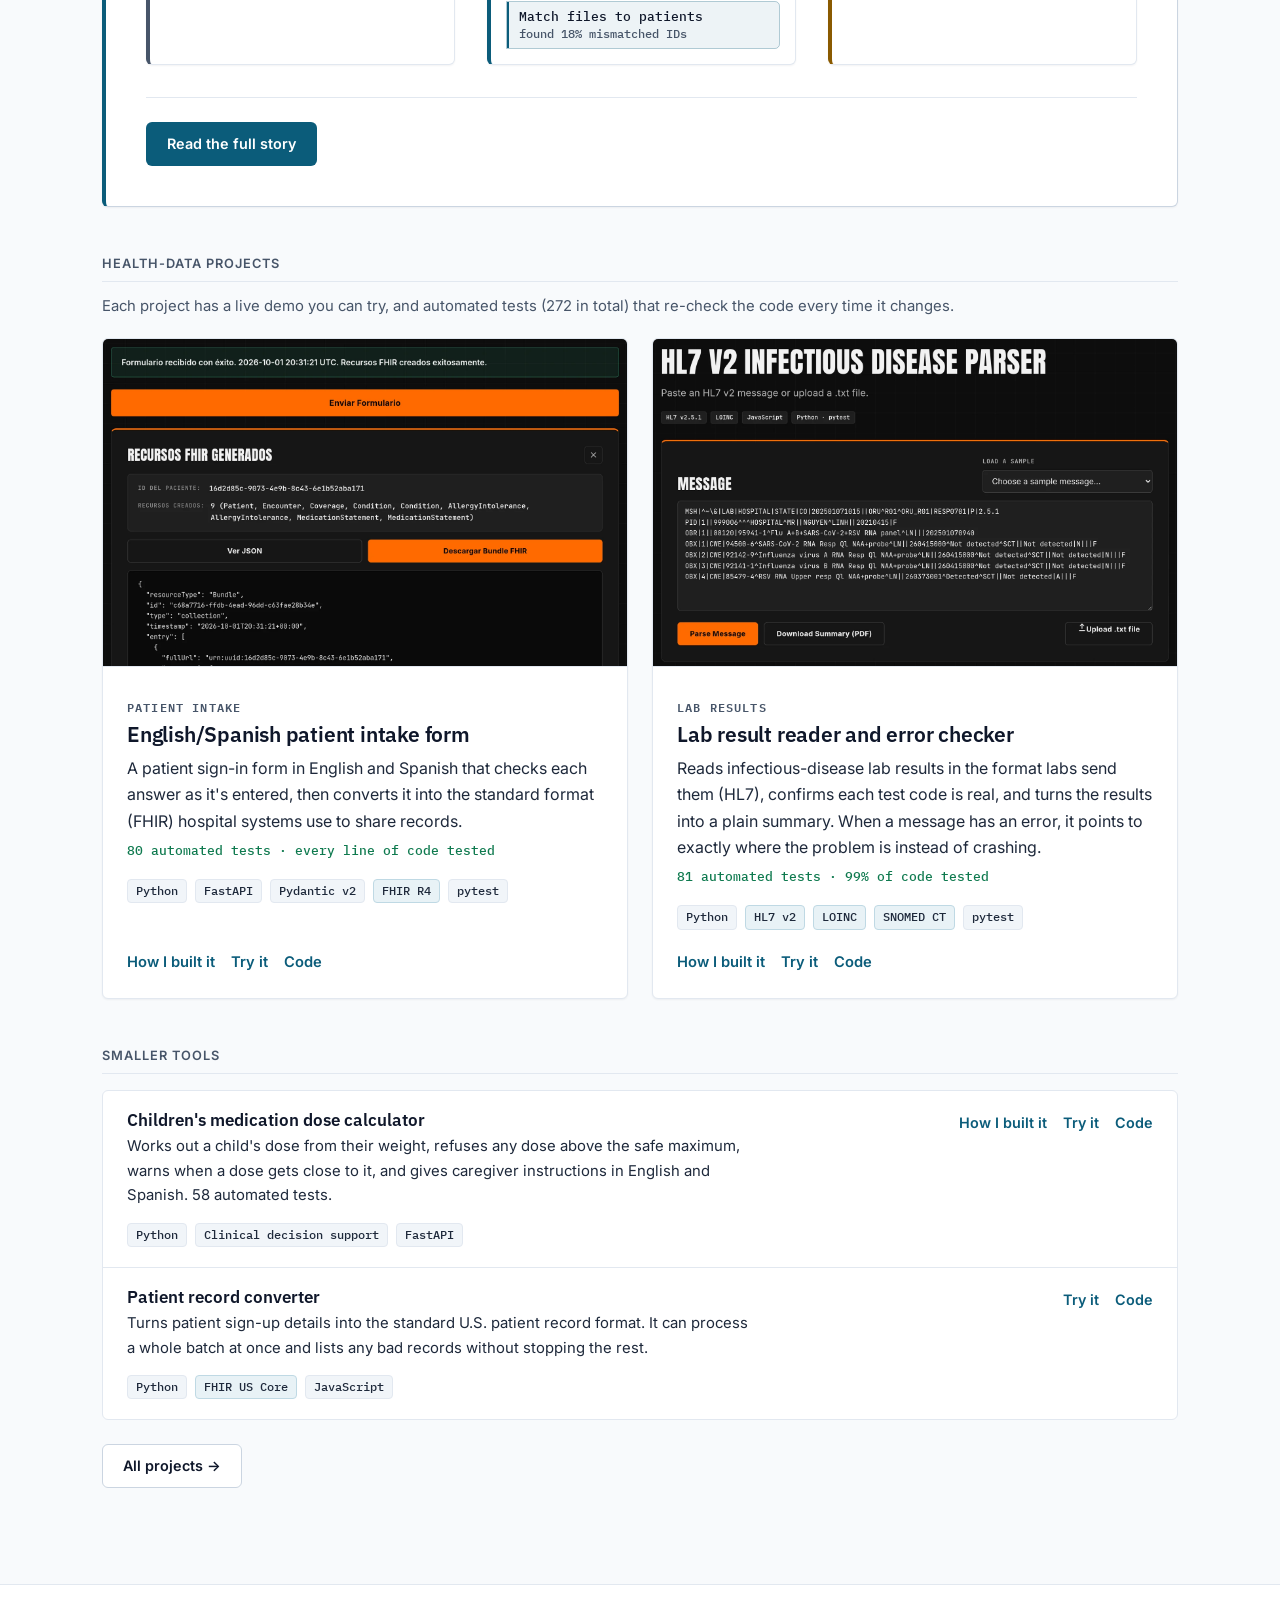
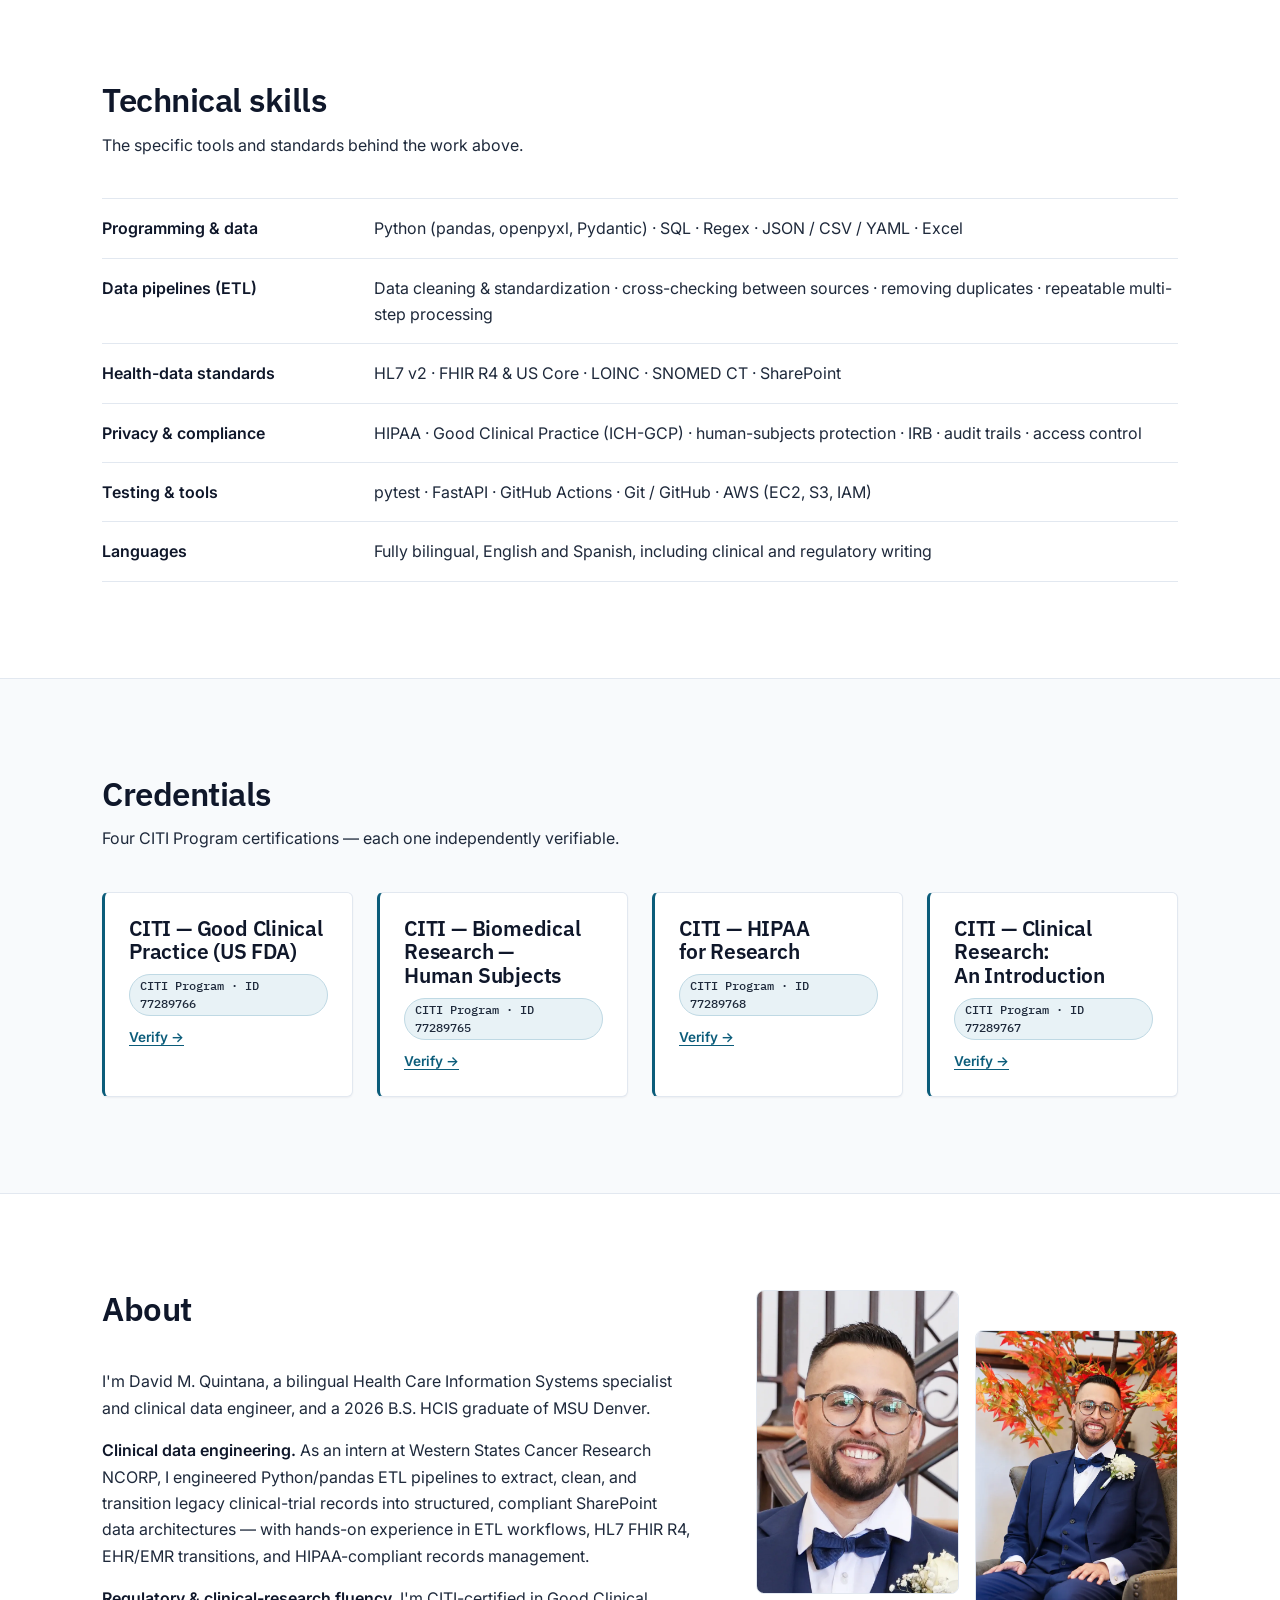
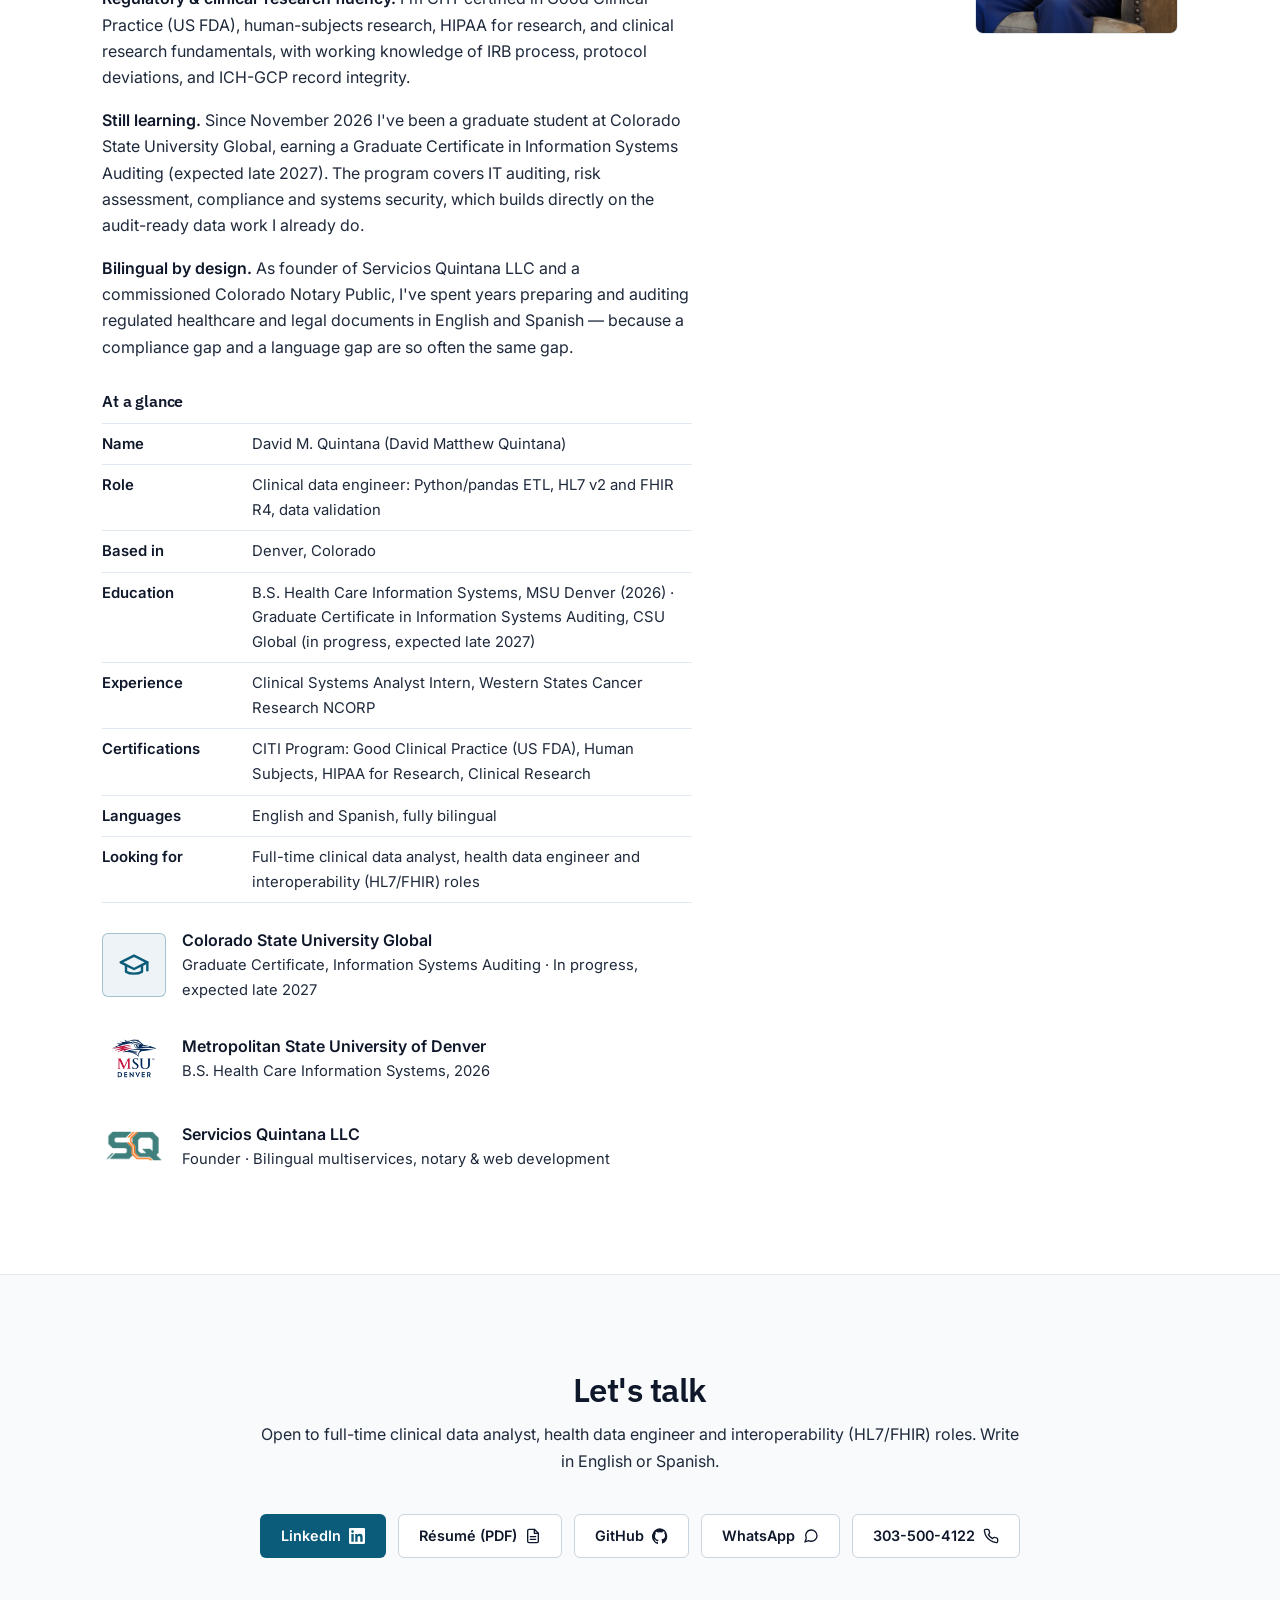
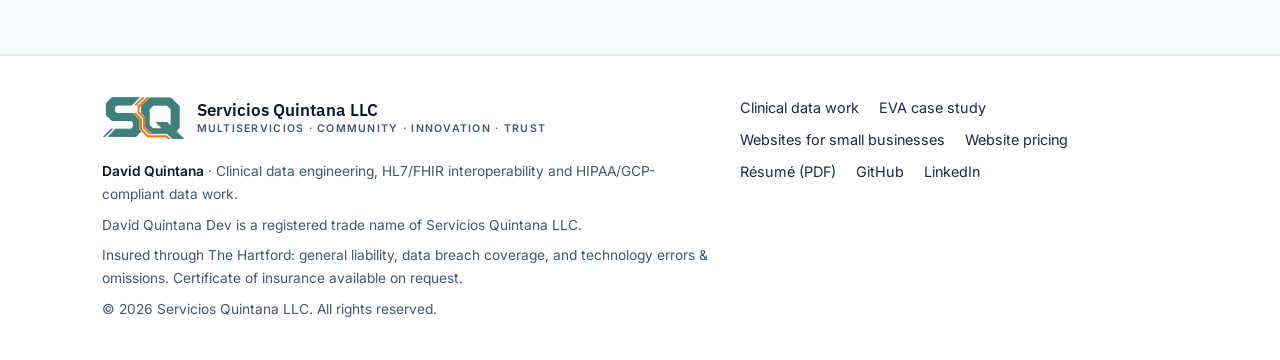
==== commit 9f0343cb: "SEO/GEO overhaul, CSU Global certificate, and Spanish cleanup SEO / GEO for recruiters - New titles " ====
--- a/index.html
+++ b/index.html
@@ -3,15 +3,18 @@
 <head>
   <meta charset="UTF-8">
   <meta name="viewport" content="width=device-width, initial-scale=1">
-  <title>David Quintana | Clinical Data Engineer — ETL, HL7/FHIR, HIPAA/GCP</title>
-  <meta name="description" content="Clinical data engineer building Python/pandas ETL pipelines and HL7/FHIR tools that validate clinical data under HIPAA and GCP. CITI-certified in GCP, human subjects and HIPAA research.">
+  <title>David M. Quintana | Clinical Data Engineer, Denver CO</title>
+  <meta name="description" content="Bilingual clinical data engineer in Denver: Python ETL pipelines, HL7 v2 and FHIR R4, audit-ready records under HIPAA and GCP. B.S. HCIS, MSU Denver.">
   <link rel="canonical" href="https://davidquintana.dev/">
   <meta property="og:type" content="website">
   <meta property="og:site_name" content="David Quintana">
-  <meta property="og:title" content="David Quintana | Clinical Data Engineer — ETL, HL7/FHIR, HIPAA/GCP">
-  <meta property="og:description" content="Clinical data engineer building Python/pandas ETL pipelines and HL7/FHIR tools that validate clinical data under HIPAA and GCP. CITI-certified in GCP, human subjects and HIPAA research.">
+  <meta property="og:title" content="David M. Quintana | Clinical Data Engineer, Denver CO">
+  <meta property="og:description" content="Bilingual clinical data engineer in Denver: Python ETL pipelines, HL7 v2 and FHIR R4, audit-ready records under HIPAA and GCP. B.S. HCIS, MSU Denver.">
   <meta property="og:url" content="https://davidquintana.dev/">
   <meta property="og:image" content="https://davidquintana.dev/assets/img/og-card.png">
+  <meta property="og:image:width" content="1200">
+  <meta property="og:image:height" content="630">
+  <meta property="og:image:alt" content="David M. Quintana, Clinical Data Engineer in Denver, CO: Python ETL, HL7 v2, FHIR R4, HIPAA and ICH-GCP">
   <meta name="twitter:card" content="summary_large_image">
   <meta name="theme-color" content="#ffffff">
   <link rel="icon" href="favicon.svg" type="image/svg+xml">
@@ -60,7 +63,10 @@
         "@type": "Person",
         "@id": "https://davidquintana.dev/#person",
         "name": "David Quintana",
-        "alternateName": "David Matthew Quintana",
+        "alternateName": [
+          "David M. Quintana",
+          "David Matthew Quintana"
+        ],
         "url": "https://davidquintana.dev/",
         "image": "https://davidquintana.dev/assets/img/profile.webp",
         "jobTitle": "Clinical Data Engineer",
@@ -179,7 +185,20 @@
         "sameAs": [
           "https://www.linkedin.com/in/quintanadm95",
           "https://github.com/dquint32"
-        ]
+        ],
+        "givenName": "David",
+        "additionalName": "Matthew",
+        "familyName": "Quintana",
+        "disambiguatingDescription": "Bilingual clinical data engineer and health informatics graduate (B.S. HCIS, MSU Denver) based in Denver, Colorado.",
+        "hasOccupation": {
+          "@type": "Occupation",
+          "name": "Clinical Data Engineer",
+          "occupationLocation": {
+            "@type": "City",
+            "name": "Denver, Colorado"
+          },
+          "skills": "Python, pandas, ETL pipelines, HL7 v2, FHIR R4, LOINC, SNOMED CT, data validation, HIPAA, ICH-GCP, SharePoint, bilingual English/Spanish"
+        }
       },
       {
         "@type": "Organization",
@@ -448,16 +467,29 @@
 <div>
 <div class="section-head"><h2 data-lang="en">About</h2>
 <h2 data-lang="es" lang="es">Sobre mí</h2></div>
-<div data-lang="en" class="prose"><p>I'm David Quintana, a bilingual Health Care Information Systems specialist and clinical data engineer, and a 2026 B.S. HCIS graduate of MSU Denver.</p>
+<div data-lang="en" class="prose"><p>I'm David M. Quintana, a bilingual Health Care Information Systems specialist and clinical data engineer, and a 2026 B.S. HCIS graduate of MSU Denver.</p>
 <p><strong>Clinical data engineering.</strong> As an intern at Western States Cancer Research NCORP, I engineered Python/pandas ETL pipelines to extract, clean, and transition legacy clinical-trial records into structured, compliant SharePoint data architectures — with hands-on experience in ETL workflows, HL7 FHIR R4, EHR/EMR transitions, and HIPAA-compliant records management.</p>
 <p><strong>Regulatory &amp; clinical-research fluency.</strong> I'm CITI-certified in Good Clinical Practice (US FDA), human-subjects research, HIPAA for research, and clinical research fundamentals, with working knowledge of IRB process, protocol deviations, and ICH-GCP record integrity.</p>
 <p><strong>Still learning.</strong> Since November 2026 I've been a graduate student at Colorado State University Global, earning a Graduate Certificate in Information Systems Auditing (expected late 2027). The program covers IT auditing, risk assessment, compliance and systems security, which builds directly on the audit-ready data work I already do.</p>
 <p><strong>Bilingual by design.</strong> As founder of Servicios Quintana LLC and a commissioned Colorado Notary Public, I've spent years preparing and auditing regulated healthcare and legal documents in English and Spanish — because a compliance gap and a language gap are so often the same gap.</p></div>
-<div data-lang="es" lang="es" class="prose"><p>Soy David Quintana, especialista bilingüe en Sistemas de Información de Salud e ingeniero de datos clínicos, graduado en 2026 de la Licenciatura en HCIS de MSU Denver.</p>
+<div data-lang="es" lang="es" class="prose"><p>Soy David M. Quintana, especialista bilingüe en Sistemas de Información de Salud e ingeniero de datos clínicos, graduado en 2026 de la Licenciatura en HCIS de MSU Denver.</p>
 <p><strong>Ingeniería de datos clínicos.</strong> Como practicante en Western States Cancer Research NCORP, diseñé pipelines ETL en Python/pandas para extraer, limpiar y migrar registros heredados de ensayos clínicos a arquitecturas de datos estructuradas y conformes en SharePoint — con experiencia práctica en flujos ETL, HL7 FHIR R4, transiciones EHR/EMR y gestión de registros conforme a HIPAA.</p>
 <p><strong>Fluidez regulatoria y de investigación clínica.</strong> Tengo certificaciones CITI en Buenas Prácticas Clínicas (US FDA), investigación con sujetos humanos, HIPAA para investigación y fundamentos de investigación clínica, con conocimiento práctico del proceso IRB, desviaciones de protocolo e integridad de registros ICH-GCP.</p>
 <p><strong>Sigo aprendiendo.</strong> Desde noviembre de 2026 soy estudiante de posgrado en Colorado State University Global, donde curso un Certificado de Posgrado en Auditoría de Sistemas de Información (termino a finales de 2027). El programa abarca auditoría de TI, evaluación de riesgos, cumplimiento y seguridad de sistemas, y se basa directamente en el trabajo de datos listos para auditoría que ya hago.</p>
 <p><strong>Bilingüe por diseño.</strong> Como fundador de Servicios Quintana LLC y Notary Public comisionado en Colorado, he pasado años preparando y auditando documentos médicos y legales regulados en inglés y español — porque una brecha de cumplimiento y una brecha de idioma son, con demasiada frecuencia, la misma brecha.</p></div>
+<div class="glance">
+<h3><span data-lang="en">At a glance</span><span data-lang="es" lang="es">En resumen</span></h3>
+<dl class="glance-list">
+<div><dt><span data-lang="en">Name</span><span data-lang="es" lang="es">Nombre</span></dt><dd>David M. Quintana (David Matthew Quintana)</dd></div>
+<div><dt><span data-lang="en">Role</span><span data-lang="es" lang="es">Rol</span></dt><dd><span data-lang="en">Clinical data engineer: Python/pandas ETL, HL7 v2 and FHIR R4, data validation</span><span data-lang="es" lang="es">Ingeniero de datos clínicos: ETL en Python/pandas, HL7 v2 y FHIR R4, validación de datos</span></dd></div>
+<div><dt><span data-lang="en">Based in</span><span data-lang="es" lang="es">Ubicación</span></dt><dd>Denver, Colorado</dd></div>
+<div><dt><span data-lang="en">Education</span><span data-lang="es" lang="es">Educación</span></dt><dd><span data-lang="en">B.S. Health Care Information Systems, MSU Denver (2026) · Graduate Certificate in Information Systems Auditing, CSU Global (in progress, expected late 2027)</span><span data-lang="es" lang="es">Lic. en Sistemas de Información de Salud, MSU Denver (2026) · Certificado de Posgrado en Auditoría de Sistemas de Información, CSU Global (en curso, termino a finales de 2027)</span></dd></div>
+<div><dt><span data-lang="en">Experience</span><span data-lang="es" lang="es">Experiencia</span></dt><dd><span data-lang="en">Clinical Systems Analyst Intern, Western States Cancer Research NCORP</span><span data-lang="es" lang="es">Analista de Sistemas Clínicos (prácticas), Western States Cancer Research NCORP</span></dd></div>
+<div><dt><span data-lang="en">Certifications</span><span data-lang="es" lang="es">Certificaciones</span></dt><dd><span data-lang="en">CITI Program: Good Clinical Practice (US FDA), Human Subjects, HIPAA for Research, Clinical Research</span><span data-lang="es" lang="es">CITI Program: Buenas Prácticas Clínicas (US FDA), Sujetos Humanos, HIPAA para Investigación, Investigación Clínica</span></dd></div>
+<div><dt><span data-lang="en">Languages</span><span data-lang="es" lang="es">Idiomas</span></dt><dd><span data-lang="en">English and Spanish, fully bilingual</span><span data-lang="es" lang="es">Inglés y español, totalmente bilingüe</span></dd></div>
+<div><dt><span data-lang="en">Looking for</span><span data-lang="es" lang="es">Busco</span></dt><dd><span data-lang="en">Full-time clinical data analyst, health data engineer and interoperability (HL7/FHIR) roles</span><span data-lang="es" lang="es">Puestos de tiempo completo como analista de datos clínicos, ingeniero de datos de salud o de interoperabilidad (HL7/FHIR)</span></dd></div>
+</dl>
+</div>
 <div class="edu edu-current">
 <span class="edu-icon"><svg class="edu-icon-svg" viewBox="0 0 24 24" fill="none" stroke="currentColor" stroke-width="1.8" stroke-linecap="round" stroke-linejoin="round" aria-hidden="true"><path d="M22 10 12 5 2 10l10 5 10-5z"/><path d="M6 12v5c3 2 9 2 12 0v-5"/><path d="M22 10v6"/></svg></span>
 <div><p>Colorado State University Global</p>
@@ -488,8 +520,8 @@
 <div class="container">
 <div class="contact-panel">
 <div class="section-head center"><h2 data-lang="en">Let's talk</h2>
-<h2 data-lang="es" lang="es">Hablemos</h2><p data-lang="en">Open to full-time ETL / data engineering and clinical data roles. Write in English or Spanish.</p>
-<p data-lang="es" lang="es">Disponible para roles de ETL / ingeniería de datos y datos clínicos. Escríbame en inglés o en español.</p></div>
+<h2 data-lang="es" lang="es">Hablemos</h2><p data-lang="en">Open to full-time clinical data analyst, health data engineer and interoperability (HL7/FHIR) roles. Write in English or Spanish.</p>
+<p data-lang="es" lang="es">Disponible para puestos de tiempo completo como analista de datos clínicos, ingeniero de datos de salud o de interoperabilidad (HL7/FHIR). Escríbame en inglés o en español.</p></div>
 <div class="contact-links">
 <a class="btn btn-primary" href="https://www.linkedin.com/in/quintanadm95" target="_blank" rel="noopener"><span data-lang="en">LinkedIn</span><span data-lang="es" lang="es">LinkedIn</span><svg viewBox="0 0 24 24" fill="currentColor" aria-hidden="true"><path d="M20.45 20.45h-3.56v-5.57c0-1.33-.02-3.04-1.85-3.04-1.85 0-2.14 1.45-2.14 2.94v5.67H9.34V9h3.42v1.56h.05a3.75 3.75 0 0 1 3.37-1.85c3.6 0 4.27 2.37 4.27 5.46v6.28zM5.34 7.43a2.06 2.06 0 1 1 0-4.13 2.06 2.06 0 0 1 0 4.13zM7.12 20.45H3.56V9h3.56v11.45zM22.22 0H1.77C.79 0 0 .77 0 1.73v20.54C0 23.23.79 24 1.77 24h20.45c.98 0 1.78-.77 1.78-1.73V1.73C24 .77 23.2 0 22.22 0z"/></svg></a>
 <a class="btn btn-secondary" href="resume.pdf" target="_blank" rel="noopener"><span data-lang="en">Résumé (PDF)</span><span data-lang="es" lang="es">Currículum (PDF)</span><svg viewBox="0 0 24 24" fill="none" stroke="currentColor" stroke-width="2" stroke-linecap="round" stroke-linejoin="round" aria-hidden="true"><path d="M14 2H6a2 2 0 0 0-2 2v16a2 2 0 0 0 2 2h12a2 2 0 0 0 2-2V8z"/><path d="M14 2v6h6M16 13H8M16 17H8"/></svg></a>
--- a/styles.css
+++ b/styles.css
@@ -739,3 +739,12 @@
 .portrait figcaption .portrait-now { margin-top: var(--s2); padding: var(--s2) var(--s3); border-left: 3px solid var(--accent); background: var(--accent-soft); border-radius: 0 var(--radius) var(--radius) 0; font-weight: 500; color: var(--text); }
 .edu-icon { flex: none; display: grid; place-items: center; width: 64px; height: 64px; border-radius: var(--radius); background: var(--accent-soft); color: var(--accent); border: 1px solid var(--accent-line); }
 .edu-icon-svg { width: 32px; height: 32px; }
+
+/* "At a glance" fact list in About: one quotable fact per row (GEO) */
+.glance { margin-top: var(--s8); }
+.glance h3 { font-size: 1rem; margin-bottom: var(--s3); }
+.glance-list { border-top: 1px solid var(--border); font-size: 0.93rem; }
+.glance-list > div { display: grid; gap: 2px var(--s5); padding: var(--s2) 0; border-bottom: 1px solid var(--border); }
+@media (min-width: 640px) { .glance-list > div { grid-template-columns: 130px minmax(0, 1fr); } }
+.glance-list dt { font-weight: 600; color: var(--text); }
+.glance-list dd { margin: 0; color: var(--text-muted); }
